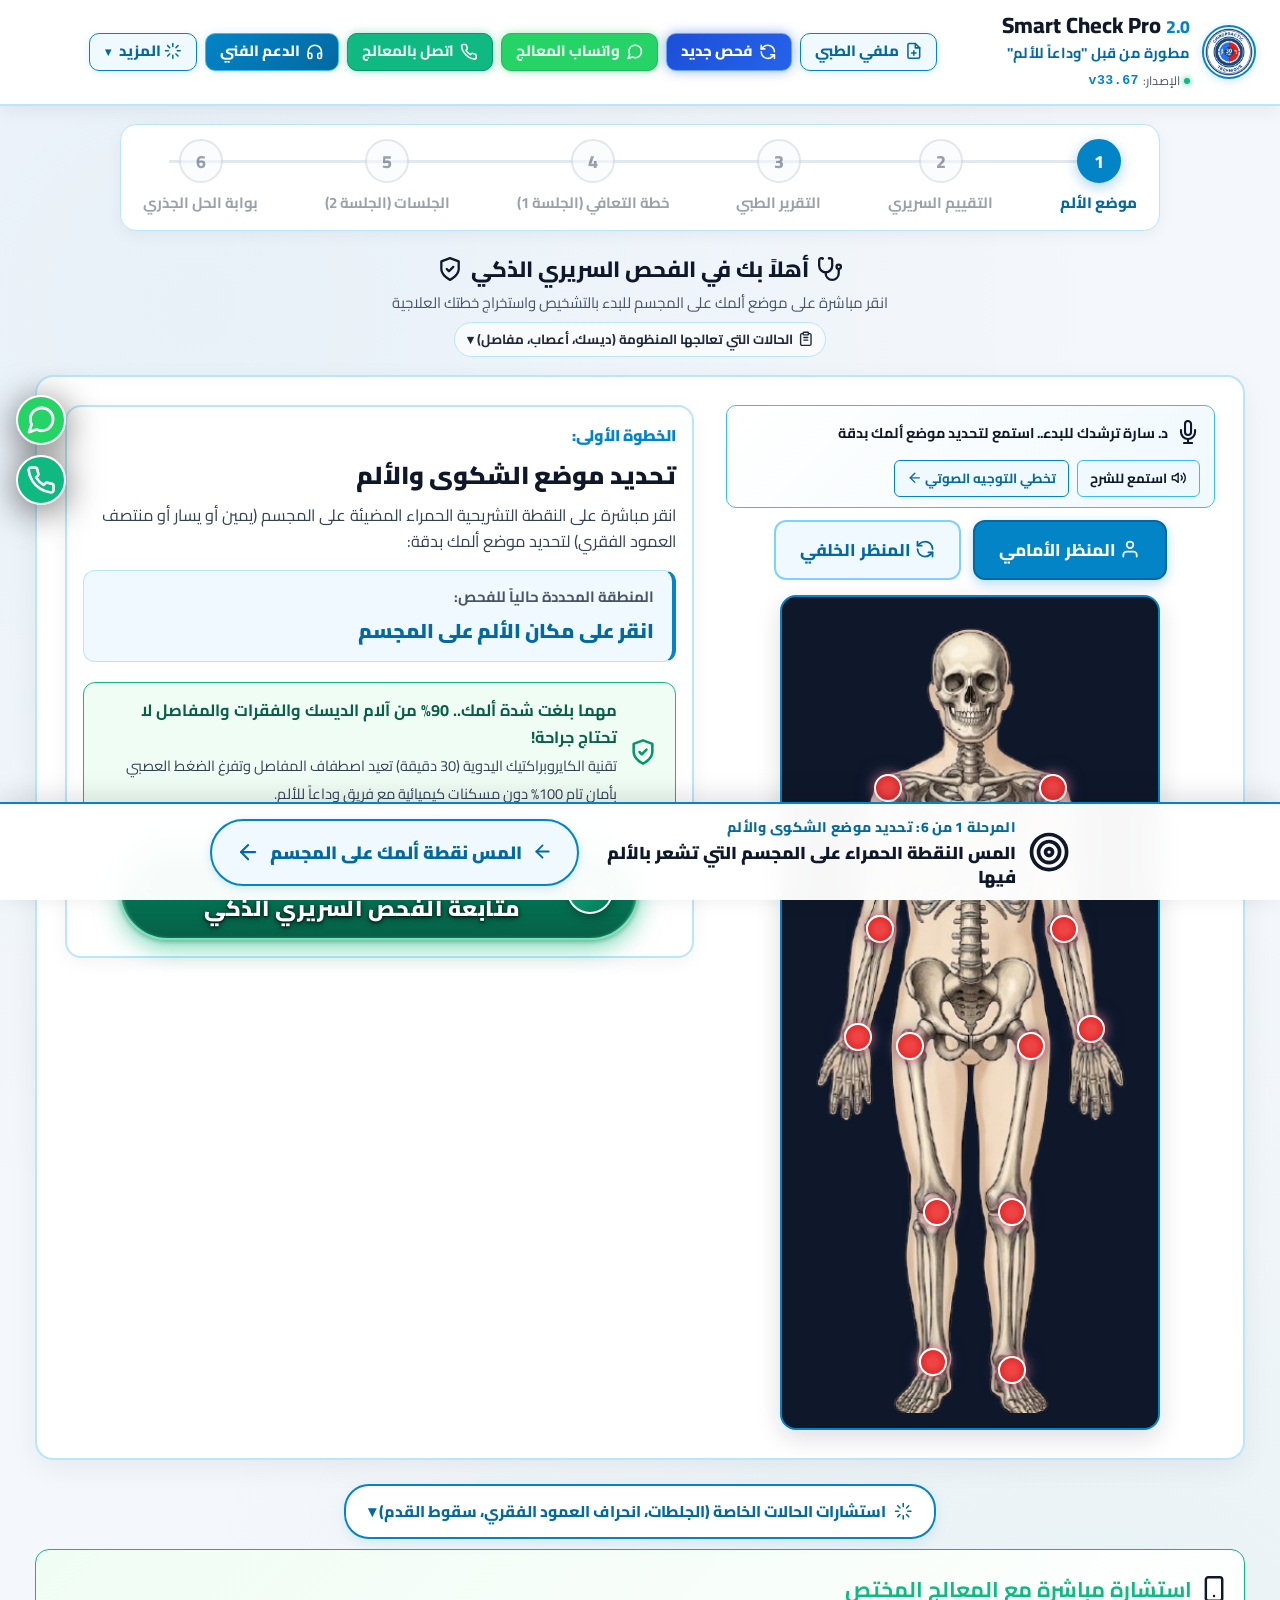
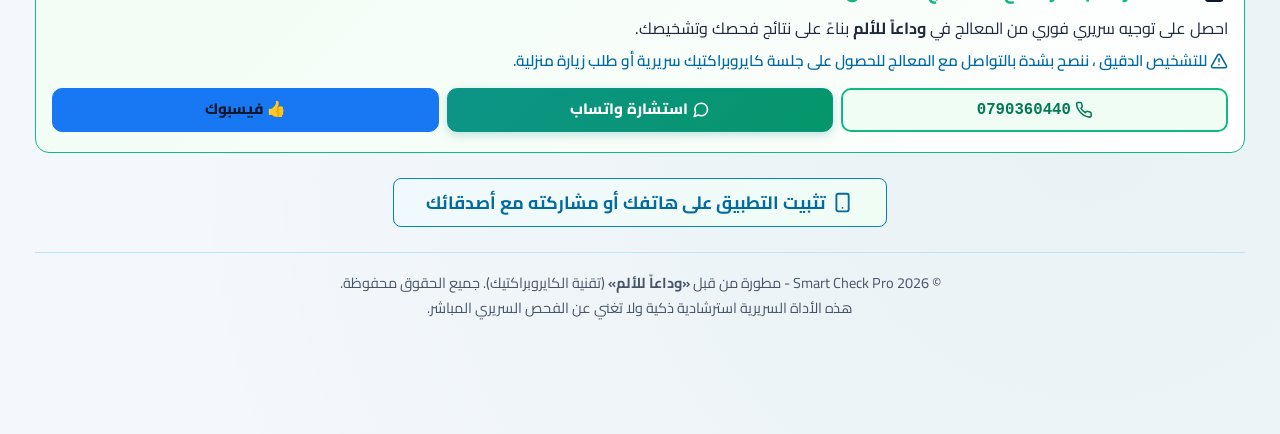
==== index.html @ 63e3e928 "v33.67: Update WhatsApp package inquiry message text" ====
<!DOCTYPE html>
<html lang="ar" dir="rtl">
<head>
    <meta charset="UTF-8">
    <script>
    (function () {
        const CURRENT_VERSION = 'v33.67';
        try {
            const savedVer = localStorage.getItem('scp_app_runtime_version');
            if (savedVer && savedVer !== CURRENT_VERSION) {
                localStorage.setItem('scp_app_runtime_version', CURRENT_VERSION);
                if ('caches' in window) {
                    caches.keys().then(function(keys) {
                        return Promise.all(keys.map(function(k) { return caches.delete(k); }));
                    }).then(function() {
                        if ('serviceWorker' in navigator) {
                            navigator.serviceWorker.getRegistrations().then(function(regs) {
                                for (var r of regs) r.unregister();
                                window.location.reload();
                            });
                        } else {
                            window.location.reload();
                        }
                    });
                    return;
                }
            }
            localStorage.setItem('scp_app_runtime_version', CURRENT_VERSION);
        } catch (e) {}
    })();
    </script>
    <meta name="viewport" content="width=device-width, initial-scale=1.0, maximum-scale=1.0, user-scalable=no, viewport-fit=cover">
    <title>Smart Check Pro 2.0 - مطورة من قبل "وداعاً للألم"</title>
    
    <meta name="description" content="المنظومة السريرية الذكية للفحص الحركي الذاتي، استشارات الديسك والعمود الفقري، تفريغ الضغط الغضروفي، وعلاجات الكايروبراكتيك المتطورة في عمان - الأردن. عيادة وداعاً للألم.">
    <meta name="keywords" content="وداعاً للألم, كايبروبراكتيك عمان, علاج الديسك في الأردن, فحص الظهر الذاتي, تفريغ الضغط الغضروفي, علاج عرق النسا, العمود الفقري, رنين مغناطيسي MRI, دكتور كايبروبراكتيك">
    <meta name="author" content="وداعاً للألم - Smart Check Pro">
    
    <!-- حماية النطاق والأمان السحابي -->
    <link rel="canonical" href="https://smartchecktools.com/">
    <meta name="robots" content="index, follow">
    <meta property="og:url" content="https://smartchecktools.com/">
    <meta property="og:type" content="website">
    <meta property="og:title" content="Smart Check Pro - منظومة الفحص والعلاج الذكية">
    <meta property="og:description" content="المنظومة السريرية الذكية للفحص الحركي الذاتي والاستشارات وتفريغ الضغط الغضروفي - وداعاً للألم">
    <meta property="og:image" content="https://smartchecktools.com/assets/logo.png">

    <!-- Google tag (gtag.js) - التحليلات السحابية المباشرة لشركة جوجل -->
    <script async src="https://www.googletagmanager.com/gtag/js?id=G-BJ8G4605P0"></script>
    <script>
      window.dataLayer = window.dataLayer || [];
      function gtag(){dataLayer.push(arguments);}
      gtag('js', new Date());
      gtag('config', 'G-BJ8G4605P0');
    </script>

    <!-- Meta Pixel Code -->
    <script>
    !function(f,b,e,v,n,t,s)
    {if(f.fbq)return;n=f.fbq=function(){n.callMethod?
    n.callMethod.apply(n,arguments):n.queue.push(arguments)};
    if(!f._fbq)f._fbq=n;n.push=n;n.loaded=!0;n.version='2.0';
    n.queue=[];t=b.createElement(e);t.async=!0;
    t.src=v;s=b.getElementsByTagName(e)[0];
    s.parentNode.insertBefore(t,s)}(window, document,'script',
    'https://connect.facebook.net/en_US/fbevents.js');
    fbq('init', '1699990391650242');
    fbq('track', 'PageView');
    </script>
    <noscript><img height="1" width="1" style="display:none"
    src="https://www.facebook.com/tr?id=1699990391650242&ev=PageView&noscript=1"
    /></noscript>
    <!-- End Meta Pixel Code -->

    <!-- منظومة الأمان السيبراني وحماية الملكية الفكرية وقفل النطاق -->
    <script src="js/security-shield.js?v=33.50"></script>
    <script src="js/system-watchdog.js?v=33.50"></script>

    <!-- وسوم تطبيق الويب التقدمي PWA والأيقونات الرسمية -->
    <link rel="manifest" href="manifest.json?v=33.50">
    <link rel="icon" type="image/png" href="assets/logo.png">
    <link rel="shortcut icon" href="assets/logo.png">
    <link rel="apple-touch-icon" href="assets/logo.png">
    <link rel="apple-touch-icon" sizes="152x152" href="assets/logo.png">
    <link rel="apple-touch-icon" sizes="180x180" href="assets/logo.png">
    <link rel="apple-touch-icon" sizes="167x167" href="assets/logo.png">
    <meta name="theme-color" content="#0284c7">
    <meta name="mobile-web-app-capable" content="yes">
    <meta name="apple-mobile-web-app-capable" content="yes">
    <meta name="apple-mobile-web-app-status-bar-style" content="black-translucent">
    <meta name="apple-mobile-web-app-title" content="وداعاً للألم">
    <link rel="stylesheet" href="css/style.css?v=33.50">
    <script>
        // التحقق من وصول أحدث إصدار وبث التحديث عالمياً لجميع الأجهزة
        (function() {
            try {
                localStorage.removeItem('smart_app_theme');
                localStorage.removeItem('force_unlock_all_global');
                localStorage.removeItem('force_unlock_all');
                localStorage.removeItem('force_unlock_global');
                localStorage.removeItem('smart_plan_completed');
                localStorage.removeItem('smart_plan_completed_pat_guest');
                for (var s = 1; s <= 7; s++) {
                    localStorage.removeItem('force_unlock_global_' + s);
                }
            } catch(e) {}
            var APP_TARGET_VER = '31.10';
            window.APP_TARGET_VER = APP_TARGET_VER;
        })();
    </script>
</head>
<body>

    <!-- شريط تثبيت تطبيق الويب PWA الذكي -->
    <div id="pwa-install-banner" class="no-print" style="display: none; background: linear-gradient(135deg, #ffffff 0%, #f0f9ff 100%); border-bottom: 2px solid var(--primary-gold); padding: 10px 25px; justify-content: space-between; align-items: center; flex-wrap: wrap; gap: 10px; position: sticky; top: 0; z-index: 1001; box-shadow: 0 6px 20px rgba(15, 23, 42, 0.07);">
        <div style="display: flex; align-items: center; gap: 10px;">
            <img src="assets/logo.png" alt="شعار" style="height: 36px; width: 36px; border-radius: 50%; border: 1px solid var(--primary-gold);">
            <div>
                <strong style="color: #0f172a; font-size: 0.9em;"><svg class="med-svg-icon" viewBox="0 0 24 24" width="1.18em" height="1.18em" fill="none" stroke="currentColor" stroke-width="2.1" stroke-linecap="round" stroke-linejoin="round" aria-hidden="true"><rect x="5" y="2" width="14" height="20" rx="2" ry="2"/><line x1="12" y1="18" x2="12.01" y2="18"/></svg> ثبت تطبيق وداعاً للألم على هاتفك!</strong>
                <div style="color: #475569; font-size: 0.78em;">تصفح سريع وخطة تمارين تعمل حتى بدون إنترنت.</div>
            </div>
        </div>
        <div style="display: flex; gap: 8px;">
            <button type="button" onclick="openAppInstallShareModal('install')" class="btn-header" style="background: #0284c7; color: #ffffff; border: none; padding: 6px 16px; font-size: 0.85em; font-weight: bold; cursor: pointer;">تثبيت الآن</button>
            <button type="button" onclick="document.getElementById('pwa-install-banner').style.display='none'" style="background: none; border: none; color: #475569; font-size: 1.2em; cursor: pointer;">&times;</button>
        </div>
    </div>

    <!-- نافذة الترحيب بالمشترك الجديد والتعريف بالأداة والإقرار الطبي -->
    <div id="welcome-tour-modal" class="app-modal" style="display: none;">
        <div class="modal-inner" style="max-width: 650px; text-align: center; border: 2px solid var(--primary-gold); padding: 25px 28px; background: #f8fafc; border-radius: 16px; box-shadow: 0 6px 20px rgba(15, 23, 42, 0.07); position: relative;">
            <button type="button" onclick="closeWelcomeTourModal()" aria-label="إغلاق" style="position: absolute; left: 14px; top: 14px; background: #f8fafc; border: 1px solid #bae6fd; color: #475569; font-size: 1.3em; width: 34px; height: 34px; border-radius: 50%; cursor: pointer; display: flex; align-items: center; justify-content: center; z-index: 10;">&times;</button>
            <div style="display: flex; align-items: center; justify-content: center; gap: 12px; margin-bottom: 12px;">
                <img src="assets/logo.png" alt="شعار وداعاً للألم" style="height: 54px; width: 54px; border-radius: 50%; border: 1.5px solid var(--primary-gold);">
                <div style="text-align: right;">
                    <h2 style="color: var(--primary-gold); margin: 0; font-size: 1.35em;">أهلاً بك في منصة وداعاً للألم <svg class="med-svg-icon" viewBox="0 0 24 24" width="1.18em" height="1.18em" fill="none" stroke="currentColor" stroke-width="2.1" stroke-linecap="round" stroke-linejoin="round" aria-hidden="true"><path d="M12 22s8-4 8-10V5l-8-3-8 3v7c0 6 8 10 8 10z"/><path d="m9 12 2 2 4-4"/></svg></h2>
                    <div style="color: #475569; font-size: 0.85em;">نظام الفحص الذكي وخطة الراحة الحركية (Smart Check Pro 2.0)</div>
                </div>
            </div>

            <div style="background: linear-gradient(135deg, #f0f9ff 0%, #f0fdf4 100%); border: 1px solid #bae6fd; border-radius: 12px; padding: 14px 18px; text-align: right; margin-bottom: 16px; color: #1e293b; font-size: 0.9em; line-height: 1.7;">
                <p style="margin: 0 0 6px 0;">نرحب بك في الأداة السريرية الأولى المصممة لمساعدتك في فهم ميكانيكية ألمك (الديسك، الفقرات، المفاصل، الصداع) وإرشادك نحو الراحة الطبيعية عبر تقنية الكايروبراكتيك دون مسكنات أو جراحة.</p>
                <div style="color: #047857; font-weight: bold; font-size: 0.88em;"><svg class="med-svg-icon" viewBox="0 0 24 24" width="1.18em" height="1.18em" fill="none" stroke="currentColor" stroke-width="2.1" stroke-linecap="round" stroke-linejoin="round" aria-hidden="true"><path d="M12 2v4M12 18v4M4.93 4.93l2.83 2.83M16.24 16.24l2.83 2.83M2 12h4M18 12h4M4.93 19.07l2.83-2.83M16.24 7.76l2.83-2.83"/></svg> 90% من آلام العمود الفقري والمفاصل قابلة للتحسن الملموس من الجلسة الأولى عند تفريغ الضغط يدوياً.</div>
            </div>

            <!-- خطوات الاستخدام السريعة الأربعة -->
            <div style="text-align: right; margin-bottom: 16px;">
                <div style="color: var(--primary-gold); font-weight: bold; font-size: 0.95em; margin-bottom: 8px;"><svg class="med-svg-icon" viewBox="0 0 24 24" width="1.18em" height="1.18em" fill="none" stroke="currentColor" stroke-width="2.1" stroke-linecap="round" stroke-linejoin="round" aria-hidden="true"><circle cx="12" cy="12" r="10"/><circle cx="12" cy="12" r="6"/><circle cx="12" cy="12" r="2"/></svg> كيف تبدأ وتستفيد من الأداة في 4 خطوات:</div>
                <div style="display: grid; grid-template-columns: 1fr 1fr; gap: 8px;">
                    <div style="background: #ffffff; padding: 10px 12px; border-radius: 8px; border: 1px solid #cbd5e1;">
                        <strong style="color: #0284c7; font-size: 0.86em; display: block; margin-bottom: 2px;">1. حدد موضع الألم:</strong>
                        <span style="color: #475569; font-size: 0.76em;">انقر على النقطة الحمراء على المجسم أو ابحث باسم العرض.</span>
                    </div>
                    <div style="background: #ffffff; padding: 10px 12px; border-radius: 8px; border: 1px solid #cbd5e1;">
                        <strong style="color: #10b981; font-size: 0.86em; display: block; margin-bottom: 2px;">2. التقييم السريري:</strong>
                        <span style="color: #475569; font-size: 0.76em;">أجب عن أسئلة الأعراض وفترة المعاناة ومؤشر كتلة الجسم.</span>
                    </div>
                    <div style="background: #ffffff; padding: 10px 12px; border-radius: 8px; border: 1px solid #cbd5e1;">
                        <strong style="color: #0369a1; font-size: 0.86em; display: block; margin-bottom: 2px;">3. التقرير والتمارين:</strong>
                        <span style="color: #475569; font-size: 0.76em;">احصل على التشخيص الأرجح وتمارين اليوم الأول المخصصة.</span>
                    </div>
                    <div style="background: #ffffff; padding: 10px 12px; border-radius: 8px; border: 1px solid #cbd5e1;">
                        <strong style="color: var(--primary-gold); font-size: 0.86em; display: block; margin-bottom: 2px;">4. خطة الـ 7 أيام:</strong>
                        <span style="color: #475569; font-size: 0.76em;">برنامج راحة واستطالة منزلي مؤتمت مع متابعة يومية.</span>
                    </div>
                </div>
            </div>

            <!-- بطاقة التواصل المباشر مع المعالج -->
            <div style="background: #ffffff; border: 1.5px solid #10b981; border-radius: 10px; padding: 12px 16px; text-align: right; margin-bottom: 18px; display: flex; justify-content: space-between; align-items: center; flex-wrap: wrap; gap: 10px;">
                <div>
                    <div style="color: #10b981; font-weight: bold; font-size: 0.9em;"><svg class="med-svg-icon" viewBox="0 0 24 24" width="1.18em" height="1.18em" fill="none" stroke="currentColor" stroke-width="2.1" stroke-linecap="round" stroke-linejoin="round" aria-hidden="true"><path d="M16 21v-2a4 4 0 0 0-4-4H6a4 4 0 0 0-4 4v2"/><circle cx="9" cy="7" r="4"/><path d="M19 8v6"/><path d="M22 11h-6"/></svg> تحتاج استشارة فورية أو حجز جلسة مباشرة؟</div>
                    <div style="color: #1e293b; font-size: 0.82em;">تواصل فوراً مع المعالج المختص: <strong style="color: #0f172a; direction: ltr; display: inline-block;">0790360440</strong></div>
                </div>
                <div style="display: flex; gap: 8px;">
                    <a href="tel:00962790360440" style="background: #10b981; color: #ffffff; text-decoration: none; padding: 7px 14px; border-radius: 6px; font-size: 0.85em; font-weight: bold; display: inline-flex; align-items: center; gap: 4px;"><svg class="med-svg-icon" viewBox="0 0 24 24" width="1.18em" height="1.18em" fill="none" stroke="currentColor" stroke-width="2.1" stroke-linecap="round" stroke-linejoin="round" aria-hidden="true"><path d="M22 16.92v3a2 2 0 0 1-2.18 2 19.79 19.79 0 0 1-8.63-3.07 19.5 19.5 0 0 1-6-6 19.79 19.79 0 0 1-3.07-8.67A2 2 0 0 1 4.11 2h3a2 2 0 0 1 2 1.72 12.84 12.84 0 0 0 .7 2.81 2 2 0 0 1-.45 2.11L8.09 9.91a16 16 0 0 0 6 6l1.27-1.27a2 2 0 0 1 2.11-.45 12.84 12.84 0 0 0 2.81.7A2 2 0 0 1 22 16.92z"/></svg> اتصال هاتفي</a>
                    <a href="https://wa.me/962790360440" target="_blank" rel="noopener noreferrer nofollow" style="background: #25d366; color: #ffffff; text-decoration: none; padding: 7px 14px; border-radius: 6px; font-size: 0.85em; font-weight: bold; display: inline-flex; align-items: center; gap: 4px;"><svg class="med-svg-icon" viewBox="0 0 24 24" width="1.18em" height="1.18em" fill="none" stroke="currentColor" stroke-width="2.1" stroke-linecap="round" stroke-linejoin="round" aria-hidden="true"><path d="M21 11.5a8.38 8.38 0 0 1-.9 3.8 8.5 8.5 0 0 1-7.6 4.7 8.38 8.38 0 0 1-3.8-.9L3 21l1.9-5.7a8.38 8.38 0 0 1-.9-3.8 8.5 8.5 0 0 1 4.7-7.6 8.38 8.38 0 0 1 3.8-.9h.5a8.48 8.48 0 0 1 8 8v.5z"/></svg> واتساب</a>
                </div>
            </div>

            <button type="button" onclick="acceptWelcomeTourModal()" class="royal-magnetic-pulse-btn" style="width: 100%; color: #ffffff; border: none; padding: 16px; border-radius: 10px; font-weight: 900; font-size: 1.15em; cursor: pointer; display: flex; align-items: center; justify-content: center; gap: 8px;">
                <span><svg class="med-svg-icon" viewBox="0 0 24 24" width="1.18em" height="1.18em" fill="none" stroke="currentColor" stroke-width="2.1" stroke-linecap="round" stroke-linejoin="round" aria-hidden="true"><polyline points="22 12 18 12 15 21 9 3 6 12 2 12"/></svg> أوافق وأبدأ الفحص السريري الذكي الآن</span>
                <span><svg class="med-svg-icon" viewBox="0 0 24 24" width="1.18em" height="1.18em" fill="none" stroke="currentColor" stroke-width="2.1" stroke-linecap="round" stroke-linejoin="round" aria-hidden="true"><line x1="19" y1="12" x2="5" y2="12"/><polyline points="12 19 5 12 12 5"/></svg></span>
            </button>
        </div>
    </div>

    <!-- أزرار التواصل السريع العائمة (Floating Quick Contact Buttons) -->
    <div id="floating-quick-contact" class="no-print" style="position: fixed; top: 50%; transform: translateY(-50%); left: 16px; z-index: 100000; display: flex; flex-direction: column; gap: 10px; filter: drop-shadow(0 6px 18px rgba(0,0,0,0.6));">
        <a href="https://wa.me/962790360440" target="_blank" rel="noopener noreferrer nofollow" title="محادثة المعالج واتساب (0790360440)" style="background: #25d366; color: #ffffff; width: 50px; height: 50px; border-radius: 50%; display: flex; align-items: center; justify-content: center; font-size: 1.6em; text-decoration: none; border: 2px solid #ffffff; transition: transform 0.2s;" onmouseover="this.style.transform='scale(1.1)'" onmouseout="this.style.transform='scale(1)'">
            <svg class="med-svg-icon" viewBox="0 0 24 24" width="1.18em" height="1.18em" fill="none" stroke="currentColor" stroke-width="2.1" stroke-linecap="round" stroke-linejoin="round" aria-hidden="true"><path d="M21 11.5a8.38 8.38 0 0 1-.9 3.8 8.5 8.5 0 0 1-7.6 4.7 8.38 8.38 0 0 1-3.8-.9L3 21l1.9-5.7a8.38 8.38 0 0 1-.9-3.8 8.5 8.5 0 0 1 4.7-7.6 8.38 8.38 0 0 1 3.8-.9h.5a8.48 8.48 0 0 1 8 8v.5z"/></svg>
        </a>
        <a href="tel:00962790360440" title="اتصال هاتفي مباشر بالمعالج (0790360440)" style="background: #10b981; color: #ffffff; width: 50px; height: 50px; border-radius: 50%; display: flex; align-items: center; justify-content: center; font-size: 1.5em; text-decoration: none; border: 2px solid #ffffff; transition: transform 0.2s;" onmouseover="this.style.transform='scale(1.1)'" onmouseout="this.style.transform='scale(1)'">
            <svg class="med-svg-icon" viewBox="0 0 24 24" width="1.18em" height="1.18em" fill="none" stroke="currentColor" stroke-width="2.1" stroke-linecap="round" stroke-linejoin="round" aria-hidden="true"><path d="M22 16.92v3a2 2 0 0 1-2.18 2 19.79 19.79 0 0 1-8.63-3.07 19.5 19.5 0 0 1-6-6 19.79 19.79 0 0 1-3.07-8.67A2 2 0 0 1 4.11 2h3a2 2 0 0 1 2 1.72 12.84 12.84 0 0 0 .7 2.81 2 2 0 0 1-.45 2.11L8.09 9.91a16 16 0 0 0 6 6l1.27-1.27a2 2 0 0 1 2.11-.45 12.84 12.84 0 0 0 2.81.7A2 2 0 0 1 22 16.92z"/></svg>
        </a>
    </div>

    <!-- الهيدر الرئيسي مع شعار وداعاً للألم وأزرار التواصل -->
    <header class="app-header">
        <div class="brand-wrapper" onclick="handleSecretBackdoorClick()" style="cursor: pointer;" title="Smart Check Pro 2.0">
            <img src="assets/logo.png" alt="شعار وداعاً للألم" class="clinic-logo-img">
            <div>
                <h1 class="brand-title" style="margin: 0; padding: 0;">Smart Check Pro <span style="color: var(--primary-gold); font-size: 0.8em;">2.0</span><span class="sr-only" style="position: absolute; width: 1px; height: 1px; padding: 0; margin: -1px; overflow: hidden; clip: rect(0,0,0,0); white-space: nowrap; border: 0;"> - منظومة الفحص الذكي وتفريغ الضغط الغضروفي والكايروبراكتيك</span></h1>
                <div class="brand-subtitle">مطورة من قبل "وداعاً للألم"</div>
                <div class="brand-version-badge" onclick="event.stopPropagation(); if(typeof forceAppUpdateAndClearCache==='function') forceAppUpdateAndClearCache();" title="انقر لتحديث وتنشيط التطبيق فوراً" style="display: inline-flex; align-items: center; gap: 4px; font-size: 0.72em; color: #475569; margin-top: 1px; cursor: pointer; user-select: none;">
                    <span style="display: inline-block; width: 6px; height: 6px; border-radius: 50%; background: #10b981; box-shadow: 0 0 6px #10b981;"></span>
                    <span>الإصدار:</span>
                    <strong id="app-current-version-text" style="color: var(--primary-gold); font-family: monospace, sans-serif; font-size: 1.08em; letter-spacing: 0.5px; font-weight: 800;">v33.67</strong>
                </div>
            </div>
        </div>

        <div class="header-right-group">
            <button type="button" class="btn-mobile-menu-toggle" id="btn-mobile-menu-toggle" onclick="toggleMobileMenu()" aria-label="القائمة">
                <span id="hamburger-icon-char">☰</span>
            </button>

            <div class="header-actions" id="main-header-actions">
                <!-- 1. ملفي الطبي (أساسي مباشر) -->
                <button type="button" id="btn-patient-portal" class="btn-header btn-header-unified" onclick="openPatientPortalModal(); closeAllHeaderMenus();" title="حسابي وسجل تقاريري الطبية" style="border: 1.5px solid var(--primary-gold); color: #0369a1; background: linear-gradient(135deg, #ffffff 0%, #f0f9ff 100%); font-weight: bold;">
                    <span id="portal-btn-icon"><svg class="med-svg-icon" viewBox="0 0 24 24" width="1.18em" height="1.18em" fill="none" stroke="currentColor" stroke-width="2.1" stroke-linecap="round" stroke-linejoin="round" aria-hidden="true"><path d="M14 2H6a2 2 0 0 0-2 2v16a2 2 0 0 0 2 2h12a2 2 0 0 0 2-2V8z"/><polyline points="14 2 14 8 20 8"/><line x1="12" y1="18" x2="12" y2="12"/><line x1="9" y1="15" x2="15" y2="15"/></svg></span> <span id="portal-btn-label">ملفي الطبي</span>
                </button>

                <!-- 2. فحص جديد (أساسي مباشر) -->
                <button type="button" class="btn-header btn-header-new-test" onclick="handleNewTestFromMenu()"><svg class="med-svg-icon" viewBox="0 0 24 24" width="1.18em" height="1.18em" fill="none" stroke="currentColor" stroke-width="2.1" stroke-linecap="round" stroke-linejoin="round" aria-hidden="true"><path d="M21 12a9 9 0 0 0-9-9 9.75 9.75 0 0 0-6.74 2.74L3 8"/><path d="M3 3v5h5"/><path d="M3 12a9 9 0 0 0 9 9 9.75 9.75 0 0 0 6.74-2.74L21 16"/><path d="M16 16h5v5"/></svg> فحص جديد</button>

                <!-- 3. واتساب المعالج (أساسي مباشر) -->
                <a href="https://wa.me/962790360440" target="_blank" rel="noopener noreferrer nofollow" class="btn-header btn-header-whatsapp"><svg class="med-svg-icon" viewBox="0 0 24 24" width="1.18em" height="1.18em" fill="none" stroke="currentColor" stroke-width="2.1" stroke-linecap="round" stroke-linejoin="round" aria-hidden="true"><path d="M21 11.5a8.38 8.38 0 0 1-.9 3.8 8.5 8.5 0 0 1-7.6 4.7 8.38 8.38 0 0 1-3.8-.9L3 21l1.9-5.7a8.38 8.38 0 0 1-.9-3.8 8.5 8.5 0 0 1 4.7-7.6 8.38 8.38 0 0 1 3.8-.9h.5a8.48 8.48 0 0 1 8 8v.5z"/></svg> واتساب المعالج</a>

                <!-- 4. اتصل بالمعالج (أساسي مباشر) -->
                <a href="tel:00962790360440" class="btn-header btn-header-call"><svg class="med-svg-icon" viewBox="0 0 24 24" width="1.18em" height="1.18em" fill="none" stroke="currentColor" stroke-width="2.1" stroke-linecap="round" stroke-linejoin="round" aria-hidden="true"><path d="M22 16.92v3a2 2 0 0 1-2.18 2 19.79 19.79 0 0 1-8.63-3.07 19.5 19.5 0 0 1-6-6 19.79 19.79 0 0 1-3.07-8.67A2 2 0 0 1 4.11 2h3a2 2 0 0 1 2 1.72 12.84 12.84 0 0 0 .7 2.81 2 2 0 0 1-.45 2.11L8.09 9.91a16 16 0 0 0 6 6l1.27-1.27a2 2 0 0 1 2.11-.45 12.84 12.84 0 0 0 2.81.7A2 2 0 0 1 22 16.92z"/></svg> اتصل بالمعالج</a>

                <!-- 5. الدعم الفني (أساسي مباشر في القائمة الرئيسية) -->
                <button type="button" class="btn-header btn-header-support btn-span-full" onclick="openTechSupportModal(); closeAllHeaderMenus();" title="الدعم الفني والمساعدة الفورية في حال واجهتك أي مشكلة في الأداة">
                    <svg class="med-svg-icon" viewBox="0 0 24 24" width="1.18em" height="1.18em" fill="none" stroke="currentColor" stroke-width="2.1" stroke-linecap="round" stroke-linejoin="round" aria-hidden="true"><path d="M3 18v-6a9 9 0 0 1 18 0v6"/><path d="M21 19a2 2 0 0 1-2 2h-1a2 2 0 0 1-2-2v-3a2 2 0 0 1 2-2h3zM3 19a2 2 0 0 0 2 2h1a2 2 0 0 0 2-2v-3a2 2 0 0 0-2-2H3z"/></svg> الدعم الفني
                </button>

                <!-- 6. قائمة المزيد المنسدلة لشاشات الديسك توب والتابلت -->
                <div class="header-more-dropdown-wrapper" id="header-more-dropdown-wrapper">
                    <button type="button" class="btn-header btn-header-more" id="btn-header-more" onclick="toggleHeaderMoreDropdown(event)">
                        <span><svg class="med-svg-icon" viewBox="0 0 24 24" width="1.18em" height="1.18em" fill="none" stroke="currentColor" stroke-width="2.1" stroke-linecap="round" stroke-linejoin="round" aria-hidden="true"><path d="M12 2v4M12 18v4M4.93 4.93l2.83 2.83M16.24 16.24l2.83 2.83M2 12h4M18 12h4M4.93 19.07l2.83-2.83M16.24 7.76l2.83-2.83"/></svg> المزيد</span> <span id="more-dropdown-arrow" style="font-size: 0.8em; margin-right: 2px;">▾</span>
                    </button>
                    <div class="header-more-dropdown-menu" id="header-more-dropdown-menu">
                        <button type="button" class="header-dropdown-item" onclick="openMriConsultationModal(); closeAllHeaderMenus();" title="خدمة قراءة وتفسير صور الرنين المغناطيسي والأشعة مجاناً">
                            <span class="dropdown-item-icon"><svg class="med-svg-icon" viewBox="0 0 24 24" width="1.18em" height="1.18em" fill="none" stroke="currentColor" stroke-width="2.1" stroke-linecap="round" stroke-linejoin="round" aria-hidden="true"><path d="M3 7V5a2 2 0 0 1 2-2h2"/><path d="M17 3h2a2 2 0 0 1 2 2v2"/><path d="M21 17v2a2 2 0 0 1-2 2h-2"/><path d="M7 21H5a2 2 0 0 1-2-2v-2"/><line x1="7" y1="12" x2="17" y2="12"/><line x1="12" y1="7" x2="12" y2="17"/></svg></span>
                            <div class="dropdown-item-text">
                                <strong>قراءة صور الرنين</strong>
                                <small>تفسير سريري مجاني للأشعة</small>
                            </div>
                        </button>
                        <button type="button" class="header-dropdown-item" onclick="openVideoSuccessStoriesModal(); closeAllHeaderMenus();" title="شاهد بالفيديو تجارب تعافي حقيقية موثقة">
                            <span class="dropdown-item-icon"><svg class="med-svg-icon" viewBox="0 0 24 24" width="1.18em" height="1.18em" fill="none" stroke="currentColor" stroke-width="2.1" stroke-linecap="round" stroke-linejoin="round" aria-hidden="true"><polygon points="23 7 16 12 23 17 23 7"/><rect x="1" y="5" width="15" height="14" rx="2" ry="2"/></svg></span>
                            <div class="dropdown-item-text">
                                <strong>قصص نجاحنا بالفيديو</strong>
                                <small>تجارب تعافي حقيقية موثقة</small>
                            </div>
                        </button>
                        <button type="button" class="header-dropdown-item" onclick="openChiropracticExplainerModal(); closeAllHeaderMenus();">
                            <span class="dropdown-item-icon"><svg class="med-svg-icon" viewBox="0 0 24 24" width="1.18em" height="1.18em" fill="none" stroke="currentColor" stroke-width="2.1" stroke-linecap="round" stroke-linejoin="round" aria-hidden="true"><path d="M12 2v4M12 18v4M4.93 4.93l2.83 2.83M16.24 16.24l2.83 2.83M2 12h4M18 12h4M4.93 19.07l2.83-2.83M16.24 7.76l2.83-2.83"/></svg></span>
                            <div class="dropdown-item-text">
                                <strong>ما هو الكايروبراكتيك؟</strong>
                                <small>الطب التقويمي الميكانيكي</small>
                            </div>
                        </button>
                        <button type="button" class="header-dropdown-item" onclick="openExerciseLibraryModal('all'); closeAllHeaderMenus();">
                            <span class="dropdown-item-icon"><svg class="med-svg-icon" viewBox="0 0 24 24" width="1.18em" height="1.18em" fill="none" stroke="currentColor" stroke-width="2.1" stroke-linecap="round" stroke-linejoin="round" aria-hidden="true"><path d="M4 19.5A2.5 2.5 0 0 1 6.5 17H20"/><path d="M6.5 2H20v20H6.5A2.5 2.5 0 0 1 4 19.5v-15A2.5 2.5 0 0 1 6.5 2z"/></svg></span>
                            <div class="dropdown-item-text">
                                <strong>مكتبة التمارين</strong>
                                <small>فيديوهات وتمارين وقائية</small>
                            </div>
                        </button>
                        <button type="button" class="header-dropdown-item" onclick="openWelcomeTourModal(); closeAllHeaderMenus();">
                            <span class="dropdown-item-icon"><svg class="med-svg-icon" viewBox="0 0 24 24" width="1.18em" height="1.18em" fill="none" stroke="currentColor" stroke-width="2.1" stroke-linecap="round" stroke-linejoin="round" aria-hidden="true"><circle cx="12" cy="12" r="10"/><line x1="12" y1="16" x2="12" y2="12"/><line x1="12" y1="8" x2="12.01" y2="8"/></svg></span>
                            <div class="dropdown-item-text">
                                <strong>دليل الأداة</strong>
                                <small>كيف تستفيد من الفحص الذكي</small>
                            </div>
                        </button>
                        <div class="dropdown-divider"></div>
                        <button type="button" class="header-dropdown-item" onclick="openAppInstallShareModal(); closeAllHeaderMenus();" title="تثبيت التطبيق على الموبايل أو مشاركته مع الأصدقاء">
                            <span class="dropdown-item-icon"><svg class="med-svg-icon" viewBox="0 0 24 24" width="1.18em" height="1.18em" fill="none" stroke="currentColor" stroke-width="2.1" stroke-linecap="round" stroke-linejoin="round" aria-hidden="true"><rect x="5" y="2" width="14" height="20" rx="2" ry="2"/><line x1="12" y1="18" x2="12.01" y2="18"/></svg></span>
                            <div class="dropdown-item-text">
                                <strong>تثبيت ومشاركة التطبيق</strong>
                                <small>على هاتفك أو مع أحبائك</small>
                            </div>
                        </button>
                        <button type="button" class="header-dropdown-item" onclick="handleAppUpdateFromMenu(); closeAllHeaderMenus();" title="جلب أحدث التمارين والبيانات وتنشيط التطبيق">
                            <span class="dropdown-item-icon"><svg class="med-svg-icon" viewBox="0 0 24 24" width="1.18em" height="1.18em" fill="none" stroke="currentColor" stroke-width="2.1" stroke-linecap="round" stroke-linejoin="round" aria-hidden="true"><polyline points="22 12 18 12 15 21 9 3 6 12 2 12"/></svg></span>
                            <div class="dropdown-item-text">
                                <strong>تنشيط وتحديث التطبيق</strong>
                                <small>مزامنة أحدث التمارين والبيانات</small>
                            </div>
                        </button>
                        <button type="button" class="header-dropdown-item" onclick="openTechSupportModal(); closeAllHeaderMenus();" title="الدعم الفني والمساعدة الفورية في حال واجهتك أي مشكلة في الأداة">
                            <span class="dropdown-item-icon"><svg class="med-svg-icon" viewBox="0 0 24 24" width="1.18em" height="1.18em" fill="none" stroke="currentColor" stroke-width="2.1" stroke-linecap="round" stroke-linejoin="round" aria-hidden="true"><path d="M3 18v-6a9 9 0 0 1 18 0v6"/><path d="M21 19a2 2 0 0 1-2 2h-1a2 2 0 0 1-2-2v-3a2 2 0 0 1 2-2h3zM3 19a2 2 0 0 0 2 2h1a2 2 0 0 0 2-2v-3a2 2 0 0 0-2-2H3z"/></svg></span>
                            <div class="dropdown-item-text">
                                <strong>الدعم الفني</strong>
                                <small>مساعدة فورية وحل مشاكل الأداة</small>
                            </div>
                        </button>
                        <button type="button" id="btn-header-text-editor" class="header-dropdown-item" onclick="openTextEditorModal(); closeAllHeaderMenus();" style="display: none;">
                            <span class="dropdown-item-icon"><svg class="med-svg-icon" viewBox="0 0 24 24" width="1.18em" height="1.18em" fill="none" stroke="currentColor" stroke-width="2.1" stroke-linecap="round" stroke-linejoin="round" aria-hidden="true"><path d="M12 20h9"/><path d="M16.5 3.5a2.121 2.121 0 0 1 3 3L7 19l-4 1 1-4L16.5 3.5z"/></svg></span>
                            <div class="dropdown-item-text">
                                <strong>تعديل النصوص</strong>
                                <small>لوحة نصوص الواجهة</small>
                            </div>
                        </button>
                    </div>
                </div>

                <!-- عناصر الموبايل الإضافية داخل منيو الهمبرغر ☰ -->
                <div class="mobile-only-header-divider">
                    <span><svg class="med-svg-icon" viewBox="0 0 24 24" width="1.18em" height="1.18em" fill="none" stroke="currentColor" stroke-width="2.1" stroke-linecap="round" stroke-linejoin="round" aria-hidden="true"><path d="M12 2v4M12 18v4M4.93 4.93l2.83 2.83M16.24 16.24l2.83 2.83M2 12h4M18 12h4M4.93 19.07l2.83-2.83M16.24 7.76l2.83-2.83"/></svg> خدمات واستشارات متقدمة</span>
                </div>
                <button type="button" class="btn-header btn-header-unified mobile-only-menu-item" onclick="openMriConsultationModal(); closeMobileMenu();" title="خدمة قراءة وتفسير صور الرنين المغناطيسي والأشعة مجاناً"><svg class="med-svg-icon" viewBox="0 0 24 24" width="1.18em" height="1.18em" fill="none" stroke="currentColor" stroke-width="2.1" stroke-linecap="round" stroke-linejoin="round" aria-hidden="true"><path d="M3 7V5a2 2 0 0 1 2-2h2"/><path d="M17 3h2a2 2 0 0 1 2 2v2"/><path d="M21 17v2a2 2 0 0 1-2 2h-2"/><path d="M7 21H5a2 2 0 0 1-2-2v-2"/><line x1="7" y1="12" x2="17" y2="12"/><line x1="12" y1="7" x2="12" y2="17"/></svg> قراءة صور الرنين</button>
                <button type="button" class="btn-header btn-header-unified mobile-only-menu-item" onclick="openVideoSuccessStoriesModal(); closeMobileMenu();" title="شاهد بالفيديو تجارب تعافي حقيقية موثقة"><svg class="med-svg-icon" viewBox="0 0 24 24" width="1.18em" height="1.18em" fill="none" stroke="currentColor" stroke-width="2.1" stroke-linecap="round" stroke-linejoin="round" aria-hidden="true"><polygon points="23 7 16 12 23 17 23 7"/><rect x="1" y="5" width="15" height="14" rx="2" ry="2"/></svg> قصص نجاحنا بالفيديو</button>
                <button type="button" class="btn-header btn-header-unified mobile-only-menu-item" onclick="openChiropracticExplainerModal(); closeMobileMenu();"><svg class="med-svg-icon" viewBox="0 0 24 24" width="1.18em" height="1.18em" fill="none" stroke="currentColor" stroke-width="2.1" stroke-linecap="round" stroke-linejoin="round" aria-hidden="true"><path d="M12 2v4M12 18v4M4.93 4.93l2.83 2.83M16.24 16.24l2.83 2.83M2 12h4M18 12h4M4.93 19.07l2.83-2.83M16.24 7.76l2.83-2.83"/></svg> ما هو الكايروبراكتيك؟</button>
                <button type="button" class="btn-header btn-header-unified mobile-only-menu-item" onclick="openExerciseLibraryModal('all'); closeMobileMenu();"><svg class="med-svg-icon" viewBox="0 0 24 24" width="1.18em" height="1.18em" fill="none" stroke="currentColor" stroke-width="2.1" stroke-linecap="round" stroke-linejoin="round" aria-hidden="true"><path d="M4 19.5A2.5 2.5 0 0 1 6.5 17H20"/><path d="M6.5 2H20v20H6.5A2.5 2.5 0 0 1 4 19.5v-15A2.5 2.5 0 0 1 6.5 2z"/></svg> مكتبة التمارين</button>
                <button type="button" class="btn-header btn-header-unified mobile-only-menu-item" onclick="openWelcomeTourModal(); closeMobileMenu();"><svg class="med-svg-icon" viewBox="0 0 24 24" width="1.18em" height="1.18em" fill="none" stroke="currentColor" stroke-width="2.1" stroke-linecap="round" stroke-linejoin="round" aria-hidden="true"><circle cx="12" cy="12" r="10"/><line x1="12" y1="16" x2="12" y2="12"/><line x1="12" y1="8" x2="12.01" y2="8"/></svg> دليل الأداة</button>
                <button type="button" class="btn-header btn-header-unified btn-span-full mobile-only-menu-item" onclick="openAppInstallShareModal(); closeMobileMenu();" title="تثبيت التطبيق على الموبايل أو مشاركته مع الأصدقاء"><svg class="med-svg-icon" viewBox="0 0 24 24" width="1.18em" height="1.18em" fill="none" stroke="currentColor" stroke-width="2.1" stroke-linecap="round" stroke-linejoin="round" aria-hidden="true"><rect x="5" y="2" width="14" height="20" rx="2" ry="2"/><line x1="12" y1="18" x2="12.01" y2="18"/></svg> تثبيت ومشاركة</button>
                <button type="button" class="btn-header btn-header-unified btn-span-full mobile-only-menu-item" onclick="handleAppUpdateFromMenu(); closeMobileMenu();" title="جلب أحدث التمارين والبيانات وتنشيط التطبيق"><svg class="med-svg-icon" viewBox="0 0 24 24" width="1.18em" height="1.18em" fill="none" stroke="currentColor" stroke-width="2.1" stroke-linecap="round" stroke-linejoin="round" aria-hidden="true"><polyline points="22 12 18 12 15 21 9 3 6 12 2 12"/></svg> تنشيط وتحديث التطبيق</button>
            </div>
        </div>
    </header>
    <div id="mobile-menu-backdrop" class="mobile-backdrop" onclick="closeMobileMenu()"></div>
    <script>
        function toggleMobileMenu() {
            var menu = document.getElementById('main-header-actions');
            var backdrop = document.getElementById('mobile-menu-backdrop');
            var icon = document.getElementById('hamburger-icon-char');
            if (!menu) return;
            if (menu.classList.contains('open')) {
                closeMobileMenu();
            } else {
                menu.classList.add('open');
                menu.style.display = 'grid';
                if (backdrop) backdrop.style.display = 'block';
                if (icon) icon.textContent = '✕';
            }
        }
        function closeMobileMenu() {
            var menu = document.getElementById('main-header-actions');
            var backdrop = document.getElementById('mobile-menu-backdrop');
            var icon = document.getElementById('hamburger-icon-char');
            if (menu) {
                menu.classList.remove('open');
                menu.style.display = '';
            }
            if (backdrop) backdrop.style.display = 'none';
            if (icon) icon.textContent = '☰';
        }
        function toggleHeaderMoreDropdown(event) {
            if (event) {
                event.stopPropagation();
            }
            var wrapper = document.getElementById('header-more-dropdown-wrapper');
            if (!wrapper) return;
            wrapper.classList.toggle('open');
        }
        function closeHeaderMoreDropdown() {
            var wrapper = document.getElementById('header-more-dropdown-wrapper');
            if (wrapper) wrapper.classList.remove('open');
        }
        function closeAllHeaderMenus() {
            closeHeaderMoreDropdown();
            closeMobileMenu();
        }
        document.addEventListener('click', function(e) {
            var wrapper = document.getElementById('header-more-dropdown-wrapper');
            if (wrapper && !wrapper.contains(e.target)) {
                wrapper.classList.remove('open');
            }
        });
        function handleNewTestFromMenu() {
            closeMobileMenu();
            setTimeout(function() {
                if (typeof resetToInitialState === 'function') {
                    resetToInitialState();
                }
            }, 80);
        }
        function handleAppUpdateFromMenu() {
            closeMobileMenu();
            setTimeout(function() {
                if (typeof forceAppUpdateAndClearCache === 'function') {
                    forceAppUpdateAndClearCache();
                } else {
                    window.location.reload();
                }
            }, 80);
        }
    </script>

    <!-- شريط تتبع الخطوات المنطقي القابل للنقر للتنقل الحر (6 مراحل سريرية معيارية) -->
    <div class="stepper-container no-print">
        <div class="stepper-node active" id="stepper-node-1" onclick="handleStepperClick(1)" style="cursor: pointer;" title="المرحلة 1: موضع الألم">
            <div class="node-circle">1</div>
            <div class="node-label">موضع الألم</div>
        </div>
        <div class="stepper-node" id="stepper-node-2" onclick="handleStepperClick(2)" style="cursor: pointer;" title="المرحلة 2: التقييم السريري">
            <div class="node-circle">2</div>
            <div class="node-label">التقييم السريري</div>
        </div>
        <div class="stepper-node" id="stepper-node-3" onclick="handleStepperClick(3)" style="cursor: pointer;" title="المرحلة 3: التقرير الطبي">
            <div class="node-circle">3</div>
            <div class="node-label">التقرير الطبي</div>
        </div>
        <div class="stepper-node" id="stepper-node-4" onclick="handleStepperClick(4)" style="cursor: pointer;" title="المرحلة 4: خطة التعافي (الجلسة الأولى)">
            <div class="node-circle">4</div>
            <div class="node-label">خطة التعافي (الجلسة 1)</div>
        </div>
        <div class="stepper-node" id="stepper-node-5" onclick="handleStepperClick(5)" style="cursor: pointer;" title="المرحلة 5: الجلسات (متابعة الجلسات 2-7)">
            <div class="node-circle">5</div>
            <div class="node-label" id="stepper-label-step5">الجلسات (متابعة 2-7)</div>
        </div>
        <div class="stepper-node" id="stepper-node-6" onclick="handleStepperClick(6)" style="cursor: pointer;" title="المرحلة 6: الاكتمال (وثيقة التعافي والإنهاء)">
            <div class="node-circle">6</div>
            <div class="node-label">بوابة الحل الجذري</div>
        </div>
    </div>

    <!-- الحاوية المركزية للتطبيق -->
    <main class="main-wrapper">

        <!-- ================= الخطوة 1: فحص وتحديد موضع الألم ================= -->
        <section id="step-section-1" class="app-step-section">

            <!-- بنر استئناف الجلسة العلاجية الجارية تلقائياً لحماية المراجع من أي فقدان لجلسته -->
            <div id="step1-active-session-banner" class="no-print" style="display: none; background: linear-gradient(135deg, #f0fdf4 0%, #ffffff 100%); border: 2px solid #10b981; border-radius: 14px; padding: 14px 18px; margin-bottom: 14px; box-shadow: 0 4px 20px #dcfce7; align-items: center; justify-content: space-between; flex-wrap: wrap; gap: 12px;">
                <div style="display: flex; align-items: center; gap: 12px;">
                    <span style="font-size: 1.8em;"><svg class="med-svg-icon" viewBox="0 0 24 24" width="1.18em" height="1.18em" fill="none" stroke="currentColor" stroke-width="2.1" stroke-linecap="round" stroke-linejoin="round" aria-hidden="true"><path d="M12 22s8-4 8-10V5l-8-3-8 3v7c0 6 8 10 8 10z"/><path d="m9 12 2 2 4-4"/></svg></span>
                    <div>
                        <strong style="color: #047857; font-size: 1.02em; display: block;">مرحباً <span id="banner-patient-name">المراجع العزيز</span>! لديك جلسة علاجية جارية (<span id="banner-session-day">الجلسة #2</span>)</strong>
                        <span style="color: #1e293b; font-size: 0.85em;">تم حفظ تقدمك وجدولك بالكامل بأمان. اضغط لمتابعة تمارينك الحالية فوراً.</span>
                    </div>
                </div>
                <button type="button" onclick="loadPatientRecoveryDashboard(window.activePatient?.patientId || (window.activePatient && window.activePatient.id) || SmartDB.getCurrentSessionPatientId())" style="background: linear-gradient(135deg, #10b981 0%, #059669 100%); color: #ffffff; border: 1.5px solid #6ee7b7; border-radius: 30px; padding: 10px 22px; font-weight: 900; font-size: 0.95em; cursor: pointer; display: flex; align-items: center; gap: 8px; box-shadow: 0 4px 15px rgba(16, 185, 129, 0.45); white-space: nowrap;">
                    <span>متابعة جلستي الآن</span>
                    <span><svg class="med-svg-icon" viewBox="0 0 24 24" width="1.18em" height="1.18em" fill="none" stroke="currentColor" stroke-width="2.1" stroke-linecap="round" stroke-linejoin="round" aria-hidden="true"><line x1="19" y1="12" x2="5" y2="12"/><polyline points="12 19 5 12 12 5"/></svg></span>
                </button>
            </div>

            <!-- عنوان ترحيبي هادئ وواضح يركز ذهن المريض على الخطوة الأولى -->
            <div class="step1-clean-hero" style="text-align: center; margin-bottom: 14px; padding: 4px 10px;">
                <h2 style="color: #0f172a; font-size: 1.3em; font-weight: 800; margin: 0 0 4px 0; display: inline-flex; align-items: center; justify-content: center; gap: 8px;">
                    <span><svg class="med-svg-icon" viewBox="0 0 24 24" width="1.18em" height="1.18em" fill="none" stroke="currentColor" stroke-width="2.1" stroke-linecap="round" stroke-linejoin="round" aria-hidden="true"><path d="M4.8 2.3A.3.3 0 1 0 5 2H4a2 2 0 0 0-2 2v5a6 6 0 0 0 6 6v0a6 6 0 0 0 6-6V4a2 2 0 0 0-2-2h-1a.2.2 0 1 0 .3.3"/><path d="M8 15v1a6 6 0 0 0 6 6v0a6 6 0 0 0 6-6v-4"/><circle cx="20" cy="10" r="2"/></svg></span> <span>أهلاً بك في الفحص السريري الذكي</span> <span><svg class="med-svg-icon" viewBox="0 0 24 24" width="1.18em" height="1.18em" fill="none" stroke="currentColor" stroke-width="2.1" stroke-linecap="round" stroke-linejoin="round" aria-hidden="true"><path d="M12 22s8-4 8-10V5l-8-3-8 3v7c0 6 8 10 8 10z"/><path d="m9 12 2 2 4-4"/></svg></span>
                </h2>
                <p style="color: #475569; font-size: 0.88em; margin: 0; line-height: 1.5;">
                    انقر مباشرة على موضع ألمك على المجسم للبدء بالتشخيص واستخراج خطتك العلاجية
                </p>
                <div style="margin-top: 8px;">
                    <button type="button" onclick="toggleScopeStrip()" id="btn-toggle-scope" style="background: #f8fafc; border: 1px solid #bae6fd; color: #1e293b; padding: 4px 12px; border-radius: 20px; font-size: 0.78em; font-weight: bold; cursor: pointer; display: inline-flex; align-items: center; gap: 5px;">
                        <span><svg class="med-svg-icon" viewBox="0 0 24 24" width="1.18em" height="1.18em" fill="none" stroke="currentColor" stroke-width="2.1" stroke-linecap="round" stroke-linejoin="round" aria-hidden="true"><path d="M16 4h2a2 2 0 0 1 2 2v14a2 2 0 0 1-2 2H6a2 2 0 0 1-2-2V6a2 2 0 0 1 2-2h2"/><rect x="8" y="2" width="8" height="4" rx="1" ry="1"/><path d="M9 14h6"/><path d="M9 10h6"/></svg></span> <span>الحالات التي تعالجها المنظومة (ديسك، أعصاب، مفاصل) ▾</span>
                    </button>
                </div>
            </div>

            <!-- نطاق الحالات السريرية المعالجة (منسدل حسب الرغبة دون إرباك الواجهة) -->
            <div id="clinical-scope-collapsible" class="no-print" style="display: none; margin-bottom: 14px;">
                <div class="clinical-scope-strip" style="background: #f8fafc; border: 1px solid #bae6fd; border-radius: 12px; padding: 10px 14px; display: flex; align-items: center; justify-content: space-between; flex-wrap: wrap; gap: 8px;">
                    <div style="display: flex; align-items: center; gap: 6px; color: var(--primary-gold); font-size: 0.85em; font-weight: 800;">
                        <span><svg class="med-svg-icon" viewBox="0 0 24 24" width="1.18em" height="1.18em" fill="none" stroke="currentColor" stroke-width="2.1" stroke-linecap="round" stroke-linejoin="round" aria-hidden="true"><path d="M4.8 2.3A.3.3 0 1 0 5 2H4a2 2 0 0 0-2 2v5a6 6 0 0 0 6 6v0a6 6 0 0 0 6-6V4a2 2 0 0 0-2-2h-1a.2.2 0 1 0 .3.3"/><path d="M8 15v1a6 6 0 0 0 6 6v0a6 6 0 0 0 6-6v-4"/><circle cx="20" cy="10" r="2"/></svg></span>
                        <span>الحالات السريرية المعتمدة:</span>
                    </div>
                    <div style="display: flex; align-items: center; gap: 6px; flex-wrap: wrap; font-size: 0.8em;">
                        <span style="background: #f8fafc; border: 1px solid #cbd5e1; color: #0f172a; padding: 3px 10px; border-radius: 20px;"><svg class="med-svg-icon" viewBox="0 0 24 24" width="1.18em" height="1.18em" fill="none" stroke="currentColor" stroke-width="2.1" stroke-linecap="round" stroke-linejoin="round" aria-hidden="true"><path d="M3 7V5a2 2 0 0 1 2-2h2"/><path d="M17 3h2a2 2 0 0 1 2 2v2"/><path d="M21 17v2a2 2 0 0 1-2 2h-2"/><path d="M7 21H5a2 2 0 0 1-2-2v-2"/><line x1="7" y1="12" x2="17" y2="12"/><line x1="12" y1="7" x2="12" y2="17"/></svg> الفقرات والديسك</span>
                        <span style="background: #f8fafc; border: 1px solid #cbd5e1; color: #0f172a; padding: 3px 10px; border-radius: 20px;"><svg class="med-svg-icon" viewBox="0 0 24 24" width="1.18em" height="1.18em" fill="none" stroke="currentColor" stroke-width="2.1" stroke-linecap="round" stroke-linejoin="round" aria-hidden="true"><polyline points="22 12 18 12 15 21 9 3 6 12 2 12"/></svg> الأعصاب وعرق النسا</span>
                        <span style="background: #f8fafc; border: 1px solid #cbd5e1; color: #0f172a; padding: 3px 10px; border-radius: 20px;"><svg class="med-svg-icon" viewBox="0 0 24 24" width="1.18em" height="1.18em" fill="none" stroke="currentColor" stroke-width="2.1" stroke-linecap="round" stroke-linejoin="round" aria-hidden="true"><polyline points="22 12 18 12 15 21 9 3 6 12 2 12"/></svg> العضلات والأبهر</span>
                        <span style="background: #f8fafc; border: 1px solid #cbd5e1; color: #0f172a; padding: 3px 10px; border-radius: 20px;"><svg class="med-svg-icon" viewBox="0 0 24 24" width="1.18em" height="1.18em" fill="none" stroke="currentColor" stroke-width="2.1" stroke-linecap="round" stroke-linejoin="round" aria-hidden="true"><path d="M12 22s8-4 8-10V5l-8-3-8 3v7c0 6 8 10 8 10z"/><path d="m9 12 2 2 4-4"/></svg> المفاصل والأكتاف</span>
                        <button type="button" onclick="startSpecializedConsultation('stroke')" style="background: #f0f9ff; border: 1px solid #38bdf8; color: #0284c7; padding: 3px 10px; border-radius: 20px; font-weight: bold; cursor: pointer; display: inline-flex; align-items: center; gap: 4px;" title="استشارة تأهيل ما بعد الجلطات">
                            <span><svg class="med-svg-icon" viewBox="0 0 24 24" width="1.18em" height="1.18em" fill="none" stroke="currentColor" stroke-width="2.1" stroke-linecap="round" stroke-linejoin="round" aria-hidden="true"><polyline points="22 12 18 12 15 21 9 3 6 12 2 12"/></svg></span> تأهيل الجلطات <svg class="med-svg-icon" viewBox="0 0 24 24" width="1.18em" height="1.18em" fill="none" stroke="currentColor" stroke-width="2.1" stroke-linecap="round" stroke-linejoin="round" aria-hidden="true"><line x1="19" y1="12" x2="5" y2="12"/><polyline points="12 19 5 12 12 5"/></svg>
                        </button>
                        <button type="button" onclick="startSpecializedConsultation('scoliosis')" style="background: #f0f9ff; border: 1px solid var(--primary-gold); color: #0369a1; padding: 3px 10px; border-radius: 20px; font-weight: bold; cursor: pointer; display: inline-flex; align-items: center; gap: 4px;" title="استشارة تقويم الجنف">
                            <span><svg class="med-svg-icon" viewBox="0 0 24 24" width="1.18em" height="1.18em" fill="none" stroke="currentColor" stroke-width="2.1" stroke-linecap="round" stroke-linejoin="round" aria-hidden="true"><path d="M3 7V5a2 2 0 0 1 2-2h2"/><path d="M17 3h2a2 2 0 0 1 2 2v2"/><path d="M21 17v2a2 2 0 0 1-2 2h-2"/><path d="M7 21H5a2 2 0 0 1-2-2v-2"/><line x1="7" y1="12" x2="17" y2="12"/><line x1="12" y1="7" x2="12" y2="17"/></svg></span> الجنف <svg class="med-svg-icon" viewBox="0 0 24 24" width="1.18em" height="1.18em" fill="none" stroke="currentColor" stroke-width="2.1" stroke-linecap="round" stroke-linejoin="round" aria-hidden="true"><line x1="19" y1="12" x2="5" y2="12"/><polyline points="12 19 5 12 12 5"/></svg>
                        </button>
                    </div>
                </div>
            </div>

            <div class="anatomy-card">
                <!-- قسم المجسم التفاعلي ونقاط الألم الشاملة عالية الوضوح -->
                <div class="skeleton-column">
                    <div id="welcome-audio-guidance-bar" style="display: none; width: 100%; box-sizing: border-box; background: linear-gradient(135deg, #ffffff 0%, #f0f9ff 100%); border: 1.5px solid #38bdf8; border-radius: 10px; padding: 10px 14px; margin-bottom: 12px; align-items: center; justify-content: space-between; gap: 10px; flex-wrap: wrap;">
                        <div style="display: flex; align-items: center; gap: 8px;">
                            <span id="welcome-audio-icon" style="font-size: 1.2em;"><svg class="med-svg-icon" viewBox="0 0 24 24" width="1.18em" height="1.18em" fill="none" stroke="currentColor" stroke-width="2.1" stroke-linecap="round" stroke-linejoin="round" aria-hidden="true"><path d="M12 1a3 3 0 0 0-3 3v8a3 3 0 0 0 6 0V4a3 3 0 0 0-3-3z"/><path d="M19 10v2a7 7 0 0 1-14 0v-2"/><line x1="12" y1="19" x2="12" y2="23"/><line x1="8" y1="23" x2="16" y2="23"/></svg></span>
                            <span id="welcome-audio-text" style="color: #0f172a; font-size: 0.84em; font-weight: bold;">د. سارة ترشدك للبدء.. استمع لتحديد موضع ألمك بدقة</span>
                        </div>
                        <div style="display: flex; align-items: center; gap: 8px;">
                            <button type="button" id="btn-play-welcome-audio" onclick="playWelcomeAudioDirectly()" style="background: #f0f9ff; border: 1px solid #38bdf8; color: #0f172a; padding: 5px 12px; border-radius: 6px; font-size: 0.78em; font-weight: bold; cursor: pointer; white-space: nowrap; display: inline-flex; align-items: center; gap: 4px;">
                                <span><svg class="med-svg-icon" viewBox="0 0 24 24" width="1.18em" height="1.18em" fill="none" stroke="currentColor" stroke-width="2.1" stroke-linecap="round" stroke-linejoin="round" aria-hidden="true"><polygon points="11 5 6 9 2 9 2 15 6 15 11 19 11 5"/><path d="M15.54 8.46a5 5 0 0 1 0 7.07"/><path d="M19.07 4.93a10 10 0 0 1 0 14.14"/></svg></span> استمع للشرح
                            </button>
                            <button type="button" onclick="skipWelcomeAudioAndUnlockPoints()" style="background: #f0f9ff; border: 1px solid var(--primary-gold); color: #0369a1; padding: 5px 12px; border-radius: 6px; font-size: 0.78em; font-weight: bold; cursor: pointer; white-space: nowrap;">
                                تخطي التوجيه الصوتي <svg class="med-svg-icon" viewBox="0 0 24 24" width="1.18em" height="1.18em" fill="none" stroke="currentColor" stroke-width="2.1" stroke-linecap="round" stroke-linejoin="round" aria-hidden="true"><line x1="19" y1="12" x2="5" y2="12"/><polyline points="12 19 5 12 12 5"/></svg>
                            </button>
                        </div>
                    </div>
                    <div class="view-controls">
                        <button type="button" id="btn-view-front" class="btn-view-toggle active" onclick="switchAnatomyView('front')"><svg class="med-svg-icon" viewBox="0 0 24 24" width="1.18em" height="1.18em" fill="none" stroke="currentColor" stroke-width="2.1" stroke-linecap="round" stroke-linejoin="round" aria-hidden="true"><path d="M20 21v-2a4 4 0 0 0-4-4H8a4 4 0 0 0-4 4v2"/><circle cx="12" cy="7" r="4"/></svg> المنظر الأمامي</button>
                        <button type="button" id="btn-view-back" class="btn-view-toggle" onclick="switchAnatomyView('back')"><svg class="med-svg-icon" viewBox="0 0 24 24" width="1.18em" height="1.18em" fill="none" stroke="currentColor" stroke-width="2.1" stroke-linecap="round" stroke-linejoin="round" aria-hidden="true"><path d="M21 12a9 9 0 0 0-9-9 9.75 9.75 0 0 0-6.74 2.74L3 8"/><path d="M3 3v5h5"/><path d="M3 12a9 9 0 0 0 9 9 9.75 9.75 0 0 0 6.74-2.74L21 16"/><path d="M16 16h5v5"/></svg> المنظر الخلفي</button>
                    </div>

                    <div class="skeleton-viewport">
                        <!-- المنظر الأمامي -->
                        <div id="front-anatomy-container" class="skeleton-container-layer">
                            <img src="assets/skeleton-back.png" alt="المنظر الأمامي" class="skeleton-img" width="328" height="760" loading="eager">
                        </div>

                        <!-- المنظر الخلفي -->
                        <div id="back-anatomy-container" class="skeleton-container-layer is-hidden" style="display: none;">
                            <img src="assets/skeleton-front.png" alt="المنظر الخلفي" class="skeleton-img" width="328" height="760" loading="eager">
                        </div>
                    </div>
                </div>

                <!-- تفاصيل النقطة ووصف الحالة الموحد -->
                <div class="anatomy-form-col" style="background: #ffffff; border-radius: 16px; border: 2px solid #bae6fd; box-shadow: 0 4px 18px rgba(15, 23, 42, 0.05);">
                    <div style="display: flex; align-items: center; justify-content: space-between; flex-wrap: wrap; gap: 8px; margin-bottom: 6px;">
                        <div style="font-size: 0.92em; color: #0284c7; font-weight: 900;">الخطوة الأولى:</div>
                    </div>
                    <h2 style="color: #0f172a; margin: 0 0 8px 0; font-size: 1.45em; font-weight: 900;">تحديد موضع الشكوى والألم</h2>
                    <p style="color: #334155; font-size: 0.96em; line-height: 1.55; margin-bottom: 16px;">انقر مباشرة على النقطة التشريحية الحمراء المضيئة على المجسم (يمين أو يسار أو منتصف العمود الفقري) لتحديد موضع ألمك بدقة:</p>

                    <div style="background: #f0f9ff; padding: 14px 18px; border-radius: 12px; border: 1.5px solid #bae6fd; border-right: 4px solid #0284c7; margin-bottom: 20px;">
                        <div style="color: #475569; font-size: 0.88em; font-weight: 700;">المنطقة المحددة حالياً للفحص:</div>
                        <div id="selected-point-label" style="color: #0369a1; font-weight: 900; font-size: 1.18em; margin-top: 4px;">انقر على مكان الألم على المجسم</div>
                    </div>

                    <!-- بطاقة زرع الأمل والأمان السريري -->
                    <div style="background: #f0fdf4; border: 1.5px solid #10b981; border-radius: 12px; padding: 14px 18px; margin-bottom: 20px; display: flex; align-items: center; gap: 12px;">
                        <span style="color: #059669; display: inline-flex; align-items: center; justify-content: center; flex-shrink: 0;">
                            <svg class="med-svg-icon" viewBox="0 0 24 24" width="28" height="28" fill="none" stroke="currentColor" stroke-width="2.2" stroke-linecap="round" stroke-linejoin="round"><path d="M12 22s8-4 8-10V5l-8-3-8 3v7c0 6 8 10 8 10z"/><path d="m9 12 2 2 4-4"/></svg>
                        </span>
                        <div>
                            <strong style="color: #065f46; font-size: 0.96em; display: block;">مهما بلغت شدة ألمك.. 90% من آلام الديسك والفقرات والمفاصل لا تحتاج جراحة!</strong>
                            <span style="color: #334155; font-size: 0.86em;">تقنية الكايروبراكتيك اليدوية (30 دقيقة) تعيد اصطفاف المفاصل وتفرغ الضغط العصبي بأمان تام 100% دون مسكنات كيميائية مع فريق وداعاً للألم.</span>
                        </div>
                    </div>

                    <button type="button" id="btn-goto-step2" onclick="handleStep1ProceedClick();" class="royal-clinical-next-btn" style="width: 100%; max-width: 520px; margin: 0 auto; background: linear-gradient(180deg, #10b981 0%, #059669 50%, #047857 51%, #065f46 100%); color: #ffffff; border: 2px solid #6ee7b7; border-radius: 50px; padding: 12px 24px 12px 14px; font-size: 1.18em; font-weight: 900; letter-spacing: 0.5px; cursor: pointer; display: flex; align-items: center; justify-content: space-between; gap: 14px; box-shadow: 0 8px 25px rgba(16, 185, 129, 0.45), inset 0 2px 4px rgba(255, 255, 255, 0.7); transition: all 0.3s cubic-bezier(0.4, 0, 0.2, 1); position: relative; overflow: hidden;">
                        <div style="width: 46px; height: 46px; border-radius: 50%; background: linear-gradient(135deg, #10b981 0%, #047857 100%); border: 2.5px solid #ffffff; box-shadow: 0 4px 10px rgba(0, 0, 0, 0.25); display: flex; align-items: center; justify-content: center; flex-shrink: 0; color: #ffffff;">
                            <svg width="22" height="22" viewBox="0 0 24 24" fill="#ffffff" style="margin-left: 2px;"><polygon points="6,4 20,12 6,20"/></svg>
                        </div>
                        <div style="flex-grow: 1; display: flex; flex-direction: column; align-items: center; justify-content: center; text-align: center;">
                            <span style="color: #ffffff; font-size: 0.84em; font-weight: 900; letter-spacing: 0.3px; margin-bottom: 2px;">اضغط هنا للانتقال للخطوة التالية</span>
                            <span style="font-size: 1.08em; font-weight: 900; color: #ffffff;">
                                متابعة الفحص السريري الذكي
                            </span>
                        </div>
                        <svg width="22" height="22" viewBox="0 0 24 24" fill="none" stroke="#ffffff" stroke-width="3" stroke-linecap="round" stroke-linejoin="round" style="flex-shrink: 0;"><polyline points="15 18 9 12 15 6"/></svg>
                    </button>
                </div>
            </div>

            <!-- زر أنيق مرن لاستعراض الحالات الخاصة دون إرباك الواجهة الرئيسية -->
            <div style="text-align: center; margin-top: 24px; margin-bottom: 10px;">
                <button type="button" onclick="toggleSpecializedRehabSection()" id="btn-toggle-specialized" style="background: #ffffff; border: 2px solid #0284c7; color: #0369a1; padding: 11px 22px; border-radius: 25px; font-size: 0.92em; font-weight: 800; cursor: pointer; display: inline-flex; align-items: center; gap: 8px; box-shadow: 0 4px 14px rgba(2, 132, 199, 0.12); transition: all 0.25s ease;">
                    <span><svg class="med-svg-icon" viewBox="0 0 24 24" width="1.18em" height="1.18em" fill="none" stroke="currentColor" stroke-width="2.1" stroke-linecap="round" stroke-linejoin="round" aria-hidden="true"><path d="M12 2v4M12 18v4M4.93 4.93l2.83 2.83M16.24 16.24l2.83 2.83M2 12h4M18 12h4M4.93 19.07l2.83-2.83M16.24 7.76l2.83-2.83"/></svg></span> <span>استشارات الحالات الخاصة (الجلطات، انحراف العمود الفقري، سقوط القدم) ▾</span>
                </button>
            </div>

            <!-- مسار الحالات السريرية الخاصة والتأهيل المتقدم (منسدل بكبسة زر عند الحاجة) -->
            <div id="specialized-rehab-collapsible" style="display: none;">
                <div id="specialized-rehab-entry-card" style="background: #ffffff; border: 2px solid #0284c7; border-radius: 16px; padding: 20px 24px; margin-top: 14px; box-shadow: 0 8px 24px rgba(15, 23, 42, 0.08);">
                    <div style="display: flex; align-items: center; justify-content: space-between; flex-wrap: wrap; gap: 12px; margin-bottom: 16px; border-bottom: 1.5px solid #e2e8f0; padding-bottom: 12px;">
                        <div style="display: flex; align-items: center; gap: 10px;">
                            <span style="font-size: 1.8em;"><svg class="med-svg-icon" viewBox="0 0 24 24" width="1.18em" height="1.18em" fill="none" stroke="currentColor" stroke-width="2.1" stroke-linecap="round" stroke-linejoin="round" aria-hidden="true"><path d="M12 2v4M12 18v4M4.93 4.93l2.83 2.83M16.24 16.24l2.83 2.83M2 12h4M18 12h4M4.93 19.07l2.83-2.83M16.24 7.76l2.83-2.83"/></svg></span>
                            <div>
                                <h3 style="color: #0f172a; margin: 0; font-size: 1.15em; font-weight: 800;">مسار الحالات الخاصة والتأهيل الحركي المتقدم</h3>
                                <div style="color: #0369a1; font-size: 0.88em; margin-top: 2px; font-weight: 700;">استشارات سريرية نوعية مباشرة بإشراف المعالج جمال قبها لحالات تتطلب تقييماً يدوياً خاصاً</div>
                            </div>
                        </div>
                        <span style="background: #f0fdf4; border: 1.5px solid #10b981; color: #047857; font-size: 0.82em; font-weight: 800; padding: 4px 12px; border-radius: 20px;">
                            <svg class="med-svg-icon" viewBox="0 0 24 24" width="1.18em" height="1.18em" fill="none" stroke="currentColor" stroke-width="2.1" stroke-linecap="round" stroke-linejoin="round" aria-hidden="true"><path d="M4.8 2.3A.3.3 0 1 0 5 2H4a2 2 0 0 0-2 2v5a6 6 0 0 0 6 6v0a6 6 0 0 0 6-6V4a2 2 0 0 0-2-2h-1a.2.2 0 1 0 .3.3"/><path d="M8 15v1a6 6 0 0 0 6 6v0a6 6 0 0 0 6-6v-4"/><circle cx="20" cy="10" r="2"/></svg> مسار استشاري مباشر
                        </span>
                    </div>

                    <div style="display: grid; grid-template-columns: repeat(auto-fit, minmax(260px, 1fr)); gap: 14px;">
                        <!-- 1. جلطات وتأهيل حركي -->
                        <button type="button" onclick="startSpecializedConsultation('stroke')" style="background: #f8fafc; border: 2px solid #bae6fd; border-radius: 12px; padding: 14px 16px; text-align: right; cursor: pointer; transition: all 0.25s ease; display: flex; align-items: flex-start; gap: 12px; color: #0f172a;">
                            <span style="font-size: 2em; background: #e0f2fe; padding: 8px; border-radius: 10px; border: 1px solid #0284c7; flex-shrink: 0;"><svg class="med-svg-icon" viewBox="0 0 24 24" width="1.18em" height="1.18em" fill="none" stroke="currentColor" stroke-width="2.1" stroke-linecap="round" stroke-linejoin="round" aria-hidden="true"><polyline points="22 12 18 12 15 21 9 3 6 12 2 12"/></svg></span>
                            <div>
                                <div style="color: #0369a1; font-weight: 800; font-size: 1em;">تأهيل ما بعد الجلطات والضعف الحركي</div>
                                <div style="color: #475569; font-size: 0.86em; margin-top: 4px; line-height: 1.45;">استعادة توازن المشي، تليين التصلب العضلي التشنجي، وتنشيط الأطراف الضعيفة.</div>
                                <div style="color: #047857; font-size: 0.82em; font-weight: 800; margin-top: 6px;">بدء الاستشارة والتقييم <svg class="med-svg-icon" viewBox="0 0 24 24" width="1.18em" height="1.18em" fill="none" stroke="currentColor" stroke-width="2.1" stroke-linecap="round" stroke-linejoin="round" aria-hidden="true"><line x1="19" y1="12" x2="5" y2="12"/><polyline points="12 19 5 12 12 5"/></svg></div>
                            </div>
                        </button>

                        <!-- 2. سقوط القدم -->
                        <button type="button" onclick="startSpecializedConsultation('foot_drop')" style="background: #f8fafc; border: 2px solid #bae6fd; border-radius: 12px; padding: 14px 16px; text-align: right; cursor: pointer; transition: all 0.25s ease; display: flex; align-items: flex-start; gap: 12px; color: #0f172a;">
                            <span style="font-size: 2em; background: #e0f2fe; padding: 8px; border-radius: 10px; border: 1px solid #0284c7; flex-shrink: 0;"><svg class="med-svg-icon" viewBox="0 0 24 24" width="1.18em" height="1.18em" fill="none" stroke="currentColor" stroke-width="2.1" stroke-linecap="round" stroke-linejoin="round" aria-hidden="true"><polyline points="22 12 18 12 15 21 9 3 6 12 2 12"/></svg></span>
                            <div>
                                <div style="color: #0369a1; font-weight: 800; font-size: 1em;">سقوط القدم (Foot Drop)</div>
                                <div style="color: #475569; font-size: 0.86em; margin-top: 4px; line-height: 1.45;">عدم القدرة على رفع مشط القدم، التعثر أثناء المشي، وانضغاط العصب L5 أو الشظوي.</div>
                                <div style="color: #047857; font-size: 0.82em; font-weight: 800; margin-top: 6px;">بدء الاستشارة والتقييم <svg class="med-svg-icon" viewBox="0 0 24 24" width="1.18em" height="1.18em" fill="none" stroke="currentColor" stroke-width="2.1" stroke-linecap="round" stroke-linejoin="round" aria-hidden="true"><line x1="19" y1="12" x2="5" y2="12"/><polyline points="12 19 5 12 12 5"/></svg></div>
                            </div>
                        </button>

                        <!-- 3. الجنف -->
                        <button type="button" onclick="startSpecializedConsultation('scoliosis')" style="background: #f8fafc; border: 2px solid #bae6fd; border-radius: 12px; padding: 14px 16px; text-align: right; cursor: pointer; transition: all 0.25s ease; display: flex; align-items: flex-start; gap: 12px; color: #0f172a;">
                            <span style="font-size: 2em; background: #e0f2fe; padding: 8px; border-radius: 10px; border: 1px solid #0284c7; flex-shrink: 0;"><svg class="med-svg-icon" viewBox="0 0 24 24" width="1.18em" height="1.18em" fill="none" stroke="currentColor" stroke-width="2.1" stroke-linecap="round" stroke-linejoin="round" aria-hidden="true"><path d="M3 7V5a2 2 0 0 1 2-2h2"/><path d="M17 3h2a2 2 0 0 1 2 2v2"/><path d="M21 17v2a2 2 0 0 1-2 2h-2"/><path d="M7 21H5a2 2 0 0 1-2-2v-2"/><line x1="7" y1="12" x2="17" y2="12"/><line x1="12" y1="7" x2="12" y2="17"/></svg></span>
                            <div>
                                <div style="color: #0369a1; font-weight: 800; font-size: 1em;">انحراف العمود الفقري (الجنف Scoliosis)</div>
                                <div style="color: #475569; font-size: 0.86em; margin-top: 4px; line-height: 1.45;">تقويم اعوجاج الفقرات، تفاوت ارتفاع الكتفين أو الحوض، وموازنة الأحمال الحركية.</div>
                                <div style="color: #047857; font-size: 0.82em; font-weight: 800; margin-top: 6px;">بدء الاستشارة والتقييم <svg class="med-svg-icon" viewBox="0 0 24 24" width="1.18em" height="1.18em" fill="none" stroke="currentColor" stroke-width="2.1" stroke-linecap="round" stroke-linejoin="round" aria-hidden="true"><line x1="19" y1="12" x2="5" y2="12"/><polyline points="12 19 5 12 12 5"/></svg></div>
                            </div>
                        </button>
                    </div>
                </div>
            </div>
        </section>


        <!-- ================= الخطوة 2: التقييم السريري (العيادة الافتراضية الذكية) ================= -->
        <section id="step-section-2" class="app-step-section" style="display: none;">

            <div style="background: #ffffff; border: 2px solid #bae6fd; border-radius: 18px; padding: 25px; box-shadow: 0 8px 28px rgba(15, 23, 42, 0.06);">
                <div style="border-bottom: 1.5px solid #e2e8f0; padding-bottom: 14px; margin-bottom: 18px; text-align: center;">
                    <h2 style="color: #0f172a; margin: 0 0 6px 0; font-size: 1.45em; font-weight: 900; display: inline-flex; align-items: center; justify-content: center; gap: 8px;">
                        <span><svg class="med-svg-icon" viewBox="0 0 24 24" width="1.18em" height="1.18em" fill="none" stroke="currentColor" stroke-width="2.1" stroke-linecap="round" stroke-linejoin="round" aria-hidden="true"><path d="M4.8 2.3A.3.3 0 1 0 5 2H4a2 2 0 0 0-2 2v5a6 6 0 0 0 6 6v0a6 6 0 0 0 6-6V4a2 2 0 0 0-2-2h-1a.2.2 0 1 0 .3.3"/><path d="M8 15v1a6 6 0 0 0 6 6v0a6 6 0 0 0 6-6v-4"/><circle cx="20" cy="10" r="2"/></svg></span> <span>الاستشارة السريرية المباشرة مع د. سارة</span>
                    </h2>
                    <div id="step-2-subtitle" style="color: #0369a1; font-size: 0.96em; font-weight: 700;">حوار طبي سهل ومبسط لتشخيص منطقة الألم بدقة ومعرفة تفاصيل حالتك</div>
                </div>

                <!-- ================= 1. واجهة الحوار السريري مع الطبيب الافتراضي (Interactive AI Chat) ================= -->
                <div id="ai-chat-intake-container" style="display: block;">
                    <!-- هوية الطبيب الاستشاري للجلسة (د. سارة فقط) -->
                    <div id="doctor-persona-selector-bar" style="display: flex; align-items: center; justify-content: space-between; background: #f0f9ff; border: 2px solid #7dd3fc; border-radius: 14px; padding: 12px 18px; margin-bottom: 14px; flex-wrap: wrap; gap: 8px;">
                        <div style="display: flex; align-items: center; gap: 10px;">
                            <span style="font-size: 1.5em;"><svg class="med-svg-icon" viewBox="0 0 24 24" width="1.18em" height="1.18em" fill="none" stroke="currentColor" stroke-width="2.1" stroke-linecap="round" stroke-linejoin="round" aria-hidden="true"><path d="M16 21v-2a4 4 0 0 0-4-4H6a4 4 0 0 0-4 4v2"/><circle cx="9" cy="7" r="4"/><path d="M19 8v6"/><path d="M22 11h-6"/></svg></span>
                            <div>
                                <strong style="color: #0f172a; font-size: 1.02em; display: block;">د. سارة (استشارية التأهيل والتقويم السريري)</strong>
                                <small style="color: #0369a1; font-size: 0.86em; font-weight: 700;">العيادة السريرية الذكية • «وداعاً للألم»</small>
                            </div>
                        </div>
                        <span style="background: #f0fdf4; border: 1.5px solid #10b981; color: #047857; font-size: 0.84em; padding: 5px 14px; border-radius: 20px; font-weight: 800; display: inline-flex; align-items: center; gap: 6px;">
                            <span style="display: inline-block; width: 8px; height: 8px; border-radius: 50%; background: #10b981;"></span>
                            <span>متصلة الآن لمتابعة استشارتك</span>
                        </span>
                    </div>

                    <!-- نافذة المحادثة الطبية النهارية الواضحة -->
                    <div id="ai-chat-messages-box" style="background: #f8fafc; border: 2px solid #cbd5e1; border-radius: 16px; padding: 18px; min-height: 290px; max-height: 460px; overflow-y: auto; display: flex; flex-direction: column; gap: 14px; margin-bottom: 14px; scroll-behavior: smooth;">
                        <!-- الرسائل ستولد هنا تلقائياً -->
                    </div>

                    <!-- أزرار الرد السريع المقترحة لكبار السن (تظهر تلقائياً عند توفر خيارات سريعة) -->
                    <div id="ai-chat-quick-replies" style="display: none; padding: 10px 14px; background: #f0f9ff; border: 1.5px solid #bae6fd; border-radius: 12px; margin-bottom: 10px; gap: 8px; flex-wrap: wrap; align-items: center;"></div>

                    <!-- شريط إدخال الرسائل النصية والصوتية الواضح لكبار السن -->
                    <div id="ai-chat-input-bar" style="background: #ffffff; border: 2.5px solid #0284c7; border-radius: 16px; padding: 10px 14px; display: flex; align-items: flex-end; gap: 8px; box-shadow: 0 6px 20px rgba(2, 132, 199, 0.12); margin-top: 6px; box-sizing: border-box; width: 100%; max-width: 100%; overflow: hidden;">
                        <textarea id="ai-chat-input" rows="2" placeholder="اكتب هنا ما تشعر به للدكتورة سارة (أو اضغط زر تحدث بالصوت)..." onkeydown="if(event.key==='Enter' && !event.shiftKey){ event.preventDefault(); sendChatMessage(); }" oninput="this.style.height='auto'; this.style.height=Math.min(this.scrollHeight, 180)+'px';" style="flex: 1 1 auto; min-width: 0; background: #f8fafc; border: 1.5px solid #cbd5e1; border-radius: 10px; color: #0f172a; font-size: 1.05em; font-weight: 600; outline: none; font-family: inherit; padding: 10px 12px; box-sizing: border-box; resize: none; min-height: 54px; max-height: 180px; line-height: 1.6; overflow-y: auto;"></textarea>
                        <button type="button" id="btn-chat-voice-dictate" onclick="toggleVoiceDictation()" class="btn-senior-voice-chat" title="تحدث بالصوت بدلاً من الكتابة">
                            <span><svg class="med-svg-icon" viewBox="0 0 24 24" width="1.18em" height="1.18em" fill="none" stroke="currentColor" stroke-width="2.1" stroke-linecap="round" stroke-linejoin="round" aria-hidden="true"><path d="M12 1a3 3 0 0 0-3 3v8a3 3 0 0 0 6 0V4a3 3 0 0 0-3-3z"/><path d="M19 10v2a7 7 0 0 1-14 0v-2"/><line x1="12" y1="19" x2="12" y2="23"/><line x1="8" y1="23" x2="16" y2="23"/></svg></span> <span>تحدث بالصوت</span>
                        </button>
                        <button type="button" id="ai-chat-send-btn" onclick="sendChatMessage()" style="background: linear-gradient(135deg, #0d9488 0%, #059669 100%); color: #ffffff; border: none; padding: 14px 20px; border-radius: 12px; font-weight: 900; font-size: 1em; cursor: pointer; display: flex; align-items: center; justify-content: center; gap: 6px; flex-shrink: 0; white-space: nowrap; box-shadow: 0 4px 14px rgba(5, 150, 105, 0.3); transition: transform 0.15s ease;">
                            <span>أرسل</span> <span><svg class="med-svg-icon" viewBox="0 0 24 24" width="1.18em" height="1.18em" fill="none" stroke="currentColor" stroke-width="2.1" stroke-linecap="round" stroke-linejoin="round" aria-hidden="true"><line x1="19" y1="12" x2="5" y2="12"/><polyline points="12 19 5 12 12 5"/></svg></span>
                        </button>
                    </div>

                    <div style="font-size: 0.9em; color: #475569; font-weight: 600; text-align: center; margin-top: 10px; line-height: 1.6;">
                        <span><svg class="med-svg-icon" viewBox="0 0 24 24" width="1.18em" height="1.18em" fill="none" stroke="currentColor" stroke-width="2.1" stroke-linecap="round" stroke-linejoin="round" aria-hidden="true"><circle cx="12" cy="12" r="10"/><line x1="12" y1="16" x2="12" y2="12"/><line x1="12" y1="8" x2="12.01" y2="8"/></svg> يمكنك الكتابة أو الضغط على <strong>«<svg class="med-svg-icon" viewBox="0 0 24 24" width="1.18em" height="1.18em" fill="none" stroke="currentColor" stroke-width="2.1" stroke-linecap="round" stroke-linejoin="round" aria-hidden="true"><path d="M12 1a3 3 0 0 0-3 3v8a3 3 0 0 0 6 0V4a3 3 0 0 0-3-3z"/><path d="M19 10v2a7 7 0 0 1-14 0v-2"/><line x1="12" y1="19" x2="12" y2="23"/><line x1="8" y1="23" x2="16" y2="23"/></svg> تحدث بالصوت»</strong> لشرح حالتك بكل راحة وسهولة</span>
                    </div>
                </div>

                <!-- ================= 2. واجهة الفحص السريع بالخيارات (Rapid Form Intake) ================= -->
                <div id="rapid-form-intake-container" style="display: none;">

                <!-- البيانات الأساسية الإلزامية: الاسم ورقم الهاتف للربط السريري -->
                <div style="display: grid; grid-template-columns: repeat(auto-fit, minmax(240px, 1fr)); gap: 15px; margin-bottom: 20px; background: linear-gradient(135deg, #ffffff 0%, #f0f9ff 100%); padding: 18px 20px; border-radius: 12px; border: 1.5px solid #bae6fd; box-shadow: 0 6px 20px rgba(15, 23, 42, 0.07);">
                    <div>
                        <label style="color: var(--primary-gold); font-size: 0.88em; font-weight: bold; display: block; margin-bottom: 6px;">الاسم الكريم (المراجع): <span style="color: #ef4444;">*</span></label>
                        <input type="text" id="patient-name" placeholder="أدخل اسمك الكريم" style="width: 100%; background: #ffffff; border: 1px solid #cbd5e1; padding: 10px 12px; border-radius: 8px; color: #0f172a; font-size: 0.95em;">
                    </div>
                    <div>
                        <label style="color: var(--primary-gold); font-size: 0.88em; font-weight: bold; display: block; margin-bottom: 6px;">رقم الهاتف المحمول / الواتساب: <span style="color: #ef4444;">*</span></label>
                        <input type="tel" id="patient-phone" placeholder="مثال: 079xxxxxxx أو رقم دولي" style="width: 100%; background: #ffffff; border: 1px solid #cbd5e1; padding: 10px 12px; border-radius: 8px; color: #0f172a; font-size: 0.95em; direction: ltr; text-align: right;">
                        <span style="color: #475569; font-size: 0.76em; display: block; margin-top: 4px;">إلزامي لربط ملفك الطبي السريري واستخراج التقرير</span>
                    </div>
                </div>

                <!-- البيانات الحيوية المطلوبة: العمر، الجنس، الوزن، الطول -->
                <div style="display: grid; grid-template-columns: repeat(auto-fit, minmax(200px, 1fr)); gap: 15px; margin-bottom: 25px; background: #f8fafc; padding: 20px; border-radius: 12px; border: 1px solid #bae6fd;">
                    <div>
                        <label style="color: #475569; font-size: 0.85em; display: block; margin-bottom: 6px;">العمر (بالسنوات):</label>
                        <input type="number" id="patient-age" placeholder="35" min="10" max="100" style="width: 100%; background: #ffffff; border: 1px solid #cbd5e1; padding: 10px; border-radius: 8px; color: #0f172a;">
                    </div>
                    <div>
                        <label style="color: #475569; font-size: 0.85em; display: block; margin-bottom: 6px;">الجنس:</label>
                        <div style="display: flex; gap: 10px; padding-top: 4px;">
                            <label style="color: #0f172a; display: flex; align-items: center; gap: 4px; cursor: pointer;">
                                <input type="radio" name="patient_gender" value="ذكر" checked style="accent-color: var(--primary-gold);"> ذكر
                            </label>
                            <label style="color: #0f172a; display: flex; align-items: center; gap: 4px; cursor: pointer;">
                                <input type="radio" name="patient_gender" value="أنثى" style="accent-color: var(--primary-gold);"> أنثى
                            </label>
                        </div>
                    </div>
                    <div>
                        <label style="color: #475569; font-size: 0.85em; display: block; margin-bottom: 6px;">الوزن (كجم):</label>
                        <input type="number" id="patient-weight" placeholder="75" style="width: 100%; background: #ffffff; border: 1px solid #cbd5e1; padding: 10px; border-radius: 8px; color: #0f172a;">
                    </div>
                    <div>
                        <label style="color: #475569; font-size: 0.85em; display: block; margin-bottom: 6px;">الطول (سم):</label>
                        <input type="number" id="patient-height" placeholder="175" style="width: 100%; background: #ffffff; border: 1px solid #cbd5e1; padding: 10px; border-radius: 8px; color: #0f172a;">
                    </div>
                </div>

                <!-- مقياس شدة الألم وفترة المعاناة -->
                <div style="background: #f8fafc; padding: 20px; border-radius: 12px; margin-bottom: 25px; border: 1px solid #bae6fd;">
                    <div style="display: flex; justify-content: space-between; align-items: center; margin-bottom: 10px;">
                        <label style="color: #1e293b; font-weight: bold; font-size: 0.95em;">مقياس شدة الألم (VAS 1-10):</label>
                        <span id="pain-severity-val" style="color: var(--primary-gold); font-size: 1.2em; font-weight: bold;">7 / 10</span>
                    </div>
                    <input type="range" id="pain-severity-slider" min="1" max="10" value="7" oninput="document.getElementById('pain-severity-val').textContent = this.value + ' / 10'" style="width: 100%; accent-color: var(--primary-gold); margin-bottom: 15px;">

                    <div>
                        <label style="color: #475569; font-size: 0.85em; display: block; margin-bottom: 6px;">منذ متى تعاني من هذا الألم؟</label>
                        <select id="pain-duration-select" style="width: 100%; background: #ffffff; border: 1px solid #cbd5e1; padding: 10px; border-radius: 8px; color: #0f172a;">
                            <option value="days">ألم حاد حديث (أقل من أسبوع)</option>
                            <option value="1_week" selected>من أسبوع إلى شهر</option>
                            <option value="chronic">ألم مزمن مستمر (أكثر من 3 أشهر)</option>
                        </select>
                    </div>
                </div>

                <!-- مقياس أثر الألم على جودة الحياة اليومية (Life-Impact Compass) -->
                <div style="margin-bottom: 25px; background: #f8fafc; padding: 20px; border-radius: 12px; border: 1px solid #bae6fd;">
                    <div style="color: #0284c7; font-weight: bold; font-size: 0.95em; margin-bottom: 6px;"><svg class="med-svg-icon" viewBox="0 0 24 24" width="1.18em" height="1.18em" fill="none" stroke="currentColor" stroke-width="2.1" stroke-linecap="round" stroke-linejoin="round" aria-hidden="true"><circle cx="12" cy="12" r="10"/><circle cx="12" cy="12" r="6"/><circle cx="12" cy="12" r="2"/></svg> ما هي أكثر الأمور الحياتية التي حرمك منها هذا الألم؟ (اختر كل ما ينطبق):</div>
                    <div style="color: #475569; font-size: 0.82em; margin-bottom: 12px;">تساعدنا هذه البيانات في تخصيص خطة الاستشفاء الحركي لاستعادة نمط حياتك الطبيعي</div>
                    <div style="display: grid; grid-template-columns: repeat(auto-fit, minmax(240px, 1fr)); gap: 10px;">
                        <label style="color: #1e293b; font-size: 0.88em; display: flex; align-items: center; gap: 8px; cursor: pointer; background: #ffffff; padding: 8px 12px; border-radius: 8px; border: 1px solid #cbd5e1;">
                            <input type="checkbox" name="life_impact" value="الصلاة بسجود كامل وخشوع" style="accent-color: #0369a1; width: 16px; height: 16px;"> <svg class="med-svg-icon" viewBox="0 0 24 24" width="1.18em" height="1.18em" fill="none" stroke="currentColor" stroke-width="2.1" stroke-linecap="round" stroke-linejoin="round" aria-hidden="true"><path d="M12 22s8-4 8-10V5l-8-3-8 3v7c0 6 8 10 8 10z"/><path d="m9 12 2 2 4-4"/></svg> الصلاة بسجود كامل وخشوع
                        </label>
                        <label style="color: #1e293b; font-size: 0.88em; display: flex; align-items: center; gap: 8px; cursor: pointer; background: #ffffff; padding: 8px 12px; border-radius: 8px; border: 1px solid #cbd5e1;">
                            <input type="checkbox" name="life_impact" value="النوم العميق المتواصل دون ألم" style="accent-color: #0369a1; width: 16px; height: 16px;"> <svg class="med-svg-icon" viewBox="0 0 24 24" width="1.18em" height="1.18em" fill="none" stroke="currentColor" stroke-width="2.1" stroke-linecap="round" stroke-linejoin="round" aria-hidden="true"><circle cx="12" cy="12" r="10"/><polyline points="12 6 12 12 16 14"/></svg> النوم العميق المتواصل دون ألم
                        </label>
                        <label style="color: #1e293b; font-size: 0.88em; display: flex; align-items: center; gap: 8px; cursor: pointer; background: #ffffff; padding: 8px 12px; border-radius: 8px; border: 1px solid #cbd5e1;">
                            <input type="checkbox" name="life_impact" value="حمل الأطفال واللعب مع الأسرة" style="accent-color: #0369a1; width: 16px; height: 16px;"> <svg class="med-svg-icon" viewBox="0 0 24 24" width="1.18em" height="1.18em" fill="none" stroke="currentColor" stroke-width="2.1" stroke-linecap="round" stroke-linejoin="round" aria-hidden="true"><path d="M20 21v-2a4 4 0 0 0-4-4H8a4 4 0 0 0-4 4v2"/><circle cx="12" cy="7" r="4"/></svg>‍<svg class="med-svg-icon" viewBox="0 0 24 24" width="1.18em" height="1.18em" fill="none" stroke="currentColor" stroke-width="2.1" stroke-linecap="round" stroke-linejoin="round" aria-hidden="true"><path d="M20 21v-2a4 4 0 0 0-4-4H8a4 4 0 0 0-4 4v2"/><circle cx="12" cy="7" r="4"/></svg>‍👧‍👦 حمل الأطفال واللعب مع الأسرة
                        </label>
                        <label style="color: #1e293b; font-size: 0.88em; display: flex; align-items: center; gap: 8px; cursor: pointer; background: #ffffff; padding: 8px 12px; border-radius: 8px; border: 1px solid #cbd5e1;">
                            <input type="checkbox" name="life_impact" value="الجلوس المريح والإنتاجية في العمل والقيادة" style="accent-color: #0369a1; width: 16px; height: 16px;"> <svg class="med-svg-icon" viewBox="0 0 24 24" width="1.18em" height="1.18em" fill="none" stroke="currentColor" stroke-width="2.1" stroke-linecap="round" stroke-linejoin="round" aria-hidden="true"><path d="M14 2H6a2 2 0 0 0-2 2v16a2 2 0 0 0 2 2h12a2 2 0 0 0 2-2V8z"/><polyline points="14 2 14 8 20 8"/><line x1="12" y1="18" x2="12" y2="12"/><line x1="9" y1="15" x2="15" y2="15"/></svg> الجلوس المريح والإنتاجية في العمل والقيادة
                        </label>
                    </div>
                </div>

                <!-- الأسئلة السريرية التكيفية لمنطقة الألم المختارة -->
                <div style="margin-bottom: 25px;">
                    <div style="color: var(--primary-gold); font-weight: bold; font-size: 1.05em; margin-bottom: 6px;"><svg class="med-svg-icon" viewBox="0 0 24 24" width="1.18em" height="1.18em" fill="none" stroke="currentColor" stroke-width="2.1" stroke-linecap="round" stroke-linejoin="round" aria-hidden="true"><circle cx="12" cy="12" r="10"/><circle cx="12" cy="12" r="6"/><circle cx="12" cy="12" r="2"/></svg> الفحص السريري التفاعلي لمنطقة الألم:</div>
                    <div style="color: #475569; font-size: 0.85em; margin-bottom: 15px;">يمكنك اختيار أكثر من عرض مجتمع في نفس الوقت للحصول على أعلى دقة سريرية</div>
                    <div id="adaptive-questions-list"></div>
                </div>

                <!-- مساحة التعبير الحر بالصوت أو الكتابة للذكاء الاصطناعي السريري -->
                <div style="margin-bottom: 25px; background: linear-gradient(135deg, #ffffff 0%, #f0f9ff 100%); padding: 20px; border-radius: 14px; border: 1.5px solid #bae6fd; box-shadow: 0 6px 20px rgba(15, 23, 42, 0.07);">
                    <div style="display: flex; justify-content: space-between; align-items: center; margin-bottom: 10px; flex-wrap: wrap; gap: 8px;">
                        <div style="display: flex; align-items: center; gap: 8px;">
                            <span style="font-size: 1.3em;"><svg class="med-svg-icon" viewBox="0 0 24 24" width="1.18em" height="1.18em" fill="none" stroke="currentColor" stroke-width="2.1" stroke-linecap="round" stroke-linejoin="round" aria-hidden="true"><path d="M12 1a3 3 0 0 0-3 3v8a3 3 0 0 0 6 0V4a3 3 0 0 0-3-3z"/><path d="M19 10v2a7 7 0 0 1-14 0v-2"/><line x1="12" y1="19" x2="12" y2="23"/><line x1="8" y1="23" x2="16" y2="23"/></svg></span>
                            <label for="patient-condition-notes" style="color: #0284c7; font-weight: bold; font-size: 0.98em; margin: 0;">
                                تحدث أو اكتب ما تشعر به بكلماتك الخاصة (اختياري):
                            </label>
                        </div>
                        <button type="button" id="btn-voice-input" onclick="toggleVoiceSpeechInput()" style="background: #f0f9ff; border: 1px solid #38bdf8; color: #0284c7; padding: 6px 14px; border-radius: 20px; font-size: 0.84em; font-weight: bold; cursor: pointer; display: inline-flex; align-items: center; gap: 6px; transition: 0.2s;">
                            <span id="voice-icon"><svg class="med-svg-icon" viewBox="0 0 24 24" width="1.18em" height="1.18em" fill="none" stroke="currentColor" stroke-width="2.1" stroke-linecap="round" stroke-linejoin="round" aria-hidden="true"><path d="M12 1a3 3 0 0 0-3 3v8a3 3 0 0 0 6 0V4a3 3 0 0 0-3-3z"/><path d="M19 10v2a7 7 0 0 1-14 0v-2"/><line x1="12" y1="19" x2="12" y2="23"/><line x1="8" y1="23" x2="16" y2="23"/></svg></span>
                            <span id="voice-status-text">تحدث صوتياً (إملاء فوري)</span>
                        </button>
                    </div>
                    <div style="color: #475569; font-size: 0.82em; margin-bottom: 10px; line-height: 1.5;">
                        مثال: "بحس بخدر ونمنمة نازلة ع رجلي الشمال لما أسوق السيارة، وبزيد لما أنحني أربط حذائي..."
                    </div>
                    <textarea id="patient-condition-notes" rows="3" placeholder="صف شعورك بحرية، متى يشتد الألم، أو أي تفاصيل خاصة لم تذكرها الأسئلة السابقة... سيحللها الذكاء الاصطناعي مباشرة." style="width: 100%; background: #ffffff; border: 1.5px solid #cbd5e1; padding: 12px 14px; border-radius: 10px; color: #0f172a; font-size: 0.92em; line-height: 1.6; resize: vertical; box-sizing: border-box; font-family: inherit;"></textarea>
                </div>

                <!-- فحص الأمراض المزمنة والتاريخ الصحي -->
                <div style="margin-bottom: 25px; background: #f8fafc; padding: 20px; border-radius: 12px; border: 1px solid #bae6fd;">
                    <div style="color: var(--primary-gold); font-weight: bold; font-size: 0.95em; margin-bottom: 12px;"><svg class="med-svg-icon" viewBox="0 0 24 24" width="1.18em" height="1.18em" fill="none" stroke="currentColor" stroke-width="2.1" stroke-linecap="round" stroke-linejoin="round" aria-hidden="true"><path d="M4.8 2.3A.3.3 0 1 0 5 2H4a2 2 0 0 0-2 2v5a6 6 0 0 0 6 6v0a6 6 0 0 0 6-6V4a2 2 0 0 0-2-2h-1a.2.2 0 1 0 .3.3"/><path d="M8 15v1a6 6 0 0 0 6 6v0a6 6 0 0 0 6-6v-4"/><circle cx="20" cy="10" r="2"/></svg> هل تعاني من أي أمراض مزمنة أو حالات خاصة؟</div>
                    <div style="display: grid; grid-template-columns: repeat(auto-fit, minmax(220px, 1fr)); gap: 10px;">
                        <label style="color: #1e293b; font-size: 0.88em; display: flex; align-items: center; gap: 8px; cursor: pointer;">
                            <input type="checkbox" name="chronic_disease" value="diabetes" style="accent-color: var(--primary-gold); width: 16px; height: 16px;"> داء السكري (Diabetes)
                        </label>
                        <label style="color: #1e293b; font-size: 0.88em; display: flex; align-items: center; gap: 8px; cursor: pointer;">
                            <input type="checkbox" name="chronic_disease" value="hypertension" style="accent-color: var(--primary-gold); width: 16px; height: 16px;"> ضغط الدم المرتفع (Hypertension)
                        </label>
                        <label style="color: #1e293b; font-size: 0.88em; display: flex; align-items: center; gap: 8px; cursor: pointer;">
                            <input type="checkbox" name="chronic_disease" value="osteoporosis" style="accent-color: var(--primary-gold); width: 16px; height: 16px;"> هشاشة أو لين العظام (Osteoporosis)
                        </label>
                        <label style="color: #1e293b; font-size: 0.88em; display: flex; align-items: center; gap: 8px; cursor: pointer;">
                            <input type="checkbox" name="chronic_disease" value="rheumatoid" style="accent-color: var(--primary-gold); width: 16px; height: 16px;"> روماتويد أو أمراض مناعية
                        </label>
                        <label style="color: #1e293b; font-size: 0.88em; display: flex; align-items: center; gap: 8px; cursor: pointer;">
                            <input type="checkbox" name="chronic_disease" value="spine_surgery" style="accent-color: var(--primary-gold); width: 16px; height: 16px;"> عمليات جراحية سابقة للظهر/المفاصل
                        </label>
                        <label style="color: #10b981; font-size: 0.88em; display: flex; align-items: center; gap: 8px; cursor: pointer;">
                            <input type="checkbox" name="chronic_disease" value="none" checked style="accent-color: #10b981; width: 16px; height: 16px;"> لا توجد أمراض مزمنة (سليم بحمد الله)
                        </label>
                    </div>
                </div>

                <!-- فحص العلامات التحذيرية للسلامة -->
                <div style="margin-bottom: 30px;">
                    <div style="color: #ef4444; font-weight: bold; font-size: 0.95em; margin-bottom: 10px;"><svg class="med-svg-icon" viewBox="0 0 24 24" width="1.18em" height="1.18em" fill="none" stroke="currentColor" stroke-width="2.1" stroke-linecap="round" stroke-linejoin="round" aria-hidden="true"><path d="m21.73 18-8-14a2 2 0 0 0-3.48 0l-8 14A2 2 0 0 0 4 21h16a2 2 0 0 0 1.73-3Z"/><line x1="12" y1="9" x2="12" y2="13"/><line x1="12" y1="17" x2="12.01" y2="17"/></svg> فحص السلامة العامة والأعلام الحمراء:</div>
                    <div id="red-flags-list"></div>
                </div>

                <!-- تحذير انقطاع الإنترنت - يظهر تلقائياً عند عدم الاتصال -->
                <div id="offline-diagnosis-warning" style="display:none; background: #fef2f2; border: 1.5px solid #ef4444; border-radius: 10px; padding: 14px 18px; margin-bottom: 14px; text-align: center; color: #dc2626; font-size: 0.92em; font-weight: bold; direction: rtl;">
                    <svg class="med-svg-icon" viewBox="0 0 24 24" width="1.18em" height="1.18em" fill="none" stroke="currentColor" stroke-width="2.1" stroke-linecap="round" stroke-linejoin="round" aria-hidden="true"><path d="m21.73 18-8-14a2 2 0 0 0-3.48 0l-8 14A2 2 0 0 0 4 21h16a2 2 0 0 0 1.73-3Z"/><line x1="12" y1="9" x2="12" y2="13"/><line x1="12" y1="17" x2="12.01" y2="17"/></svg> عذراً، التشخيص بالذكاء الاصطناعي يتطلب اتصالاً بالإنترنت لضمان دقة النتائج الطبية.<br>
                    <span style="font-size:0.85em; opacity:0.8;">يمكنك الاطلاع على سجلاتك السابقة فقط في وضع عدم الاتصال.</span>
                </div>
                <button type="button" id="btn-run-diagnosis" onclick="runDiagnosticAnalysisWithCheck()" style="width: 100%; background: linear-gradient(135deg, #0284c7 0%, #0369a1 100%); color: #ffffff; border: none; padding: 15px; border-radius: 10px; font-size: 1.1em; font-weight: bold; cursor: pointer; box-shadow: 0 4px 14px rgba(2, 132, 199, 0.14);">
                    <svg class="med-svg-icon" viewBox="0 0 24 24" width="1.18em" height="1.18em" fill="none" stroke="currentColor" stroke-width="2.1" stroke-linecap="round" stroke-linejoin="round" aria-hidden="true"><path d="M4.8 2.3A.3.3 0 1 0 5 2H4a2 2 0 0 0-2 2v5a6 6 0 0 0 6 6v0a6 6 0 0 0 6-6V4a2 2 0 0 0-2-2h-1a.2.2 0 1 0 .3.3"/><path d="M8 15v1a6 6 0 0 0 6 6v0a6 6 0 0 0 6-6v-4"/><circle cx="20" cy="10" r="2"/></svg> استخراج التقرير الطبي الشامل والتمارين <svg class="med-svg-icon" viewBox="0 0 24 24" width="1.18em" height="1.18em" fill="none" stroke="currentColor" stroke-width="2.1" stroke-linecap="round" stroke-linejoin="round" aria-hidden="true"><line x1="19" y1="12" x2="5" y2="12"/><polyline points="12 19 5 12 12 5"/></svg>
                </button>
            </div>
        </div>
    </section>


        <!-- ================= الخطوة 3: التقرير الطبي ================= -->
        <section id="step-section-3" class="app-step-section" style="display: none;">
            <div id="clinical-report-container">
                <div style="text-align: center; padding: 45px 20px; background: linear-gradient(135deg, #ffffff 0%, #f0f9ff 100%); border-radius: 16px; border: 2px solid var(--primary-gold); margin: 25px auto; max-width: 620px; box-shadow: 0 6px 20px rgba(15, 23, 42, 0.07);">
                    <div style="font-size: 3em; margin-bottom: 15px; animation: pulse 1.5s infinite;"><svg class="med-svg-icon" viewBox="0 0 24 24" width="1.18em" height="1.18em" fill="none" stroke="currentColor" stroke-width="2.1" stroke-linecap="round" stroke-linejoin="round" aria-hidden="true"><circle cx="12" cy="12" r="10"/><polyline points="12 6 12 12 16 14"/></svg></div>
                    <h3 style="color: #0f172a; font-size: 1.5em; font-weight: 900; margin: 0 0 10px 0; ">تقريرك قيد التحضير والتجهيز</h3>
                    <p style="color: var(--primary-gold); font-size: 1.05em; font-weight: 600; margin: 0 0 15px 0;">يقوم النظام بمعالجة بيانات فحصك السريري وإعداد التشخيص الدقيق وخطة التعافي المخصصة...</p>
                    <div style="width: 80%; height: 6px; background: #f8fafc; border-radius: 3px; margin: 0 auto 20px auto; overflow: hidden;">
                        <div style="height: 100%; width: 60%; background: linear-gradient(135deg, #0284c7 0%, #0369a1 100%); border-radius: 3px; animation: pulse 1.2s infinite; color: #ffffff;"></div>
                    </div>
                    <button type="button" onclick="if(typeof ensureAndDisplayReport==='function'){ensureAndDisplayReport();}else if(typeof currentAssessmentData!=='undefined'&&currentAssessmentData){displayDiagnosticReport(currentAssessmentData);}else if(typeof runDiagnosticAnalysis==='function'){runDiagnosticAnalysis();}" style="background: linear-gradient(135deg, #0284c7 0%, #0369a1 100%); color: #ffffff; border: none; padding: 10px 24px; border-radius: 20px; font-weight: 800; font-size: 0.95rem; cursor: pointer; box-shadow: 0 4px 14px rgba(2, 132, 199, 0.14);">
                        <svg class="med-svg-icon" viewBox="0 0 24 24" width="1.18em" height="1.18em" fill="none" stroke="currentColor" stroke-width="2.1" stroke-linecap="round" stroke-linejoin="round" aria-hidden="true"><path d="M21 12a9 9 0 0 0-9-9 9.75 9.75 0 0 0-6.74 2.74L3 8"/><path d="M3 3v5h5"/><path d="M3 12a9 9 0 0 0 9 9 9.75 9.75 0 0 0 6.74-2.74L21 16"/><path d="M16 16h5v5"/></svg> عرض التقرير والتشخيص الآن
                    </button>
                </div>
            </div>
        </section>


        <!-- ================= الخطوة 4: الجلسة الأولى (مستقلة) ================= -->
        <section id="step-section-4" class="app-step-section" style="display: none;">
            <div id="step4-day1-container"></div>
            <div id="patient-recovery-dashboard"></div>
        </section>

        <!-- ================= الخطوة 5: التمارين ومتابعة الجلسات (2-7) ================= -->
        <section id="step-section-5" class="app-step-section" style="display: none;">
            <div id="step5-sessions-container"></div>
        </section>

        <!-- ================= الخطوة 6: وثيقة التعافي والإنهاء ================= -->
        <section id="step-section-6" class="app-step-section" style="display: none;">
            <div id="step6-completion-container"></div>
        </section>


        <!-- ================= القسم السفلي الدائم الثابت (جدول الكايروبراكتيك + الفوتر) ================= -->
        <div id="permanent-bottom-section"></div>

    </main>


    <!-- نافذة التعريف الشامل بتقنية الكايروبراكتيك ومقارنة الأمان -->
    <div id="chiropractic-explainer-modal" class="app-modal" style="display: none;">
        <div class="modal-inner" style="max-width: 780px; max-height: 88vh; overflow-y: auto; background: #f8fafc; border: 2px solid var(--primary-gold); border-radius: 16px; padding: 25px 28px; box-shadow: 0 6px 20px rgba(15, 23, 42, 0.07);">
            <div style="display: flex; justify-content: space-between; align-items: center; border-bottom: 1px solid #bae6fd; padding-bottom: 15px; margin-bottom: 20px; flex-wrap: wrap; gap: 10px;">
                <div style="display: flex; align-items: center; gap: 12px;">
                    <span style="font-size: 1.7em;"><svg class="med-svg-icon" viewBox="0 0 24 24" width="1.18em" height="1.18em" fill="none" stroke="currentColor" stroke-width="2.1" stroke-linecap="round" stroke-linejoin="round" aria-hidden="true"><path d="M12 2v4M12 18v4M4.93 4.93l2.83 2.83M16.24 16.24l2.83 2.83M2 12h4M18 12h4M4.93 19.07l2.83-2.83M16.24 7.76l2.83-2.83"/></svg></span>
                    <div>
                        <h2 style="color: var(--primary-gold); margin: 0; font-size: 1.35em; font-weight: 800;">ما هي تقنية الكايروبراكتيك اليدوية؟</h2>
                        <div style="color: #475569; font-size: 0.85em; margin-top: 2px;">العلم الطبي المتخصص في محاذاة العمود الفقري وإزالة الضغط العصبي طبيعياً</div>
                    </div>
                </div>
                <button type="button" onclick="closeChiropracticExplainerModal()" style="background: none; border: none; color: #475569; font-size: 1.8em; cursor: pointer; line-height: 1;">&times;</button>
            </div>

            <!-- بطاقة المقدمة -->
            <div style="background: linear-gradient(135deg, #f0f9ff 0%, #f0fdf4 100%); border: 1.5px solid #bae6fd; border-radius: 12px; padding: 16px 20px; margin-bottom: 20px; color: #1e293b; font-size: 0.94em; line-height: 1.8;">
                <strong style="color: var(--primary-gold);">الكايروبراكتيك (Chiropractic)</strong> هو تخصص طبي معتمد عالمياً يُعنى بتشخيص وعلاج اضطرابات الجهاز العضلي الهيكلي، ولا سيما العمود الفقري والمفاصل. يعتمد على تقويم يدوي دقيق ومدروس لإعادة اصطفاف الفقرات، مما يؤدي إلى <strong>تفريغ فوري للضغط الانضغاطي الواقع على جذور الأعصاب</strong> واستعادة الجسم لقدرته الطبيعية على الحركة والراحة دون أدوية كيميائية أو جراحة.
            </div>

            <!-- الميزات الأربع الجوهرية -->
            <h3 style="color: #0284c7; font-size: 1.1em; margin: 0 0 14px 0; display: flex; align-items: center; gap: 8px;">
                <span><svg class="med-svg-icon" viewBox="0 0 24 24" width="1.18em" height="1.18em" fill="none" stroke="currentColor" stroke-width="2.1" stroke-linecap="round" stroke-linejoin="round" aria-hidden="true"><circle cx="12" cy="12" r="10"/><circle cx="12" cy="12" r="6"/><circle cx="12" cy="12" r="2"/></svg></span> لماذا يختار المرضى تقنية الكايروبراكتيك في «وداعاً للألم»؟
            </h3>
            <div style="display: grid; grid-template-columns: repeat(auto-fit, minmax(280px, 1fr)); gap: 12px; margin-bottom: 24px;">
                <div style="background: #f8fafc; border: 1px solid #bae6fd; border-radius: 10px; padding: 14px 16px;">
                    <div style="color: var(--primary-gold); font-weight: bold; font-size: 0.94em; margin-bottom: 4px;">1. علاج السبب الميكانيكي الجذري</div>
                    <div style="color: #1e293b; font-size: 0.85em; line-height: 1.6;">بدلاً من إخفاء الألم بالمسكنات المؤقتة، نقوم بإعادة المفاصل لموقعها التشريحي الصحيح ليزول الألم تلقائياً.</div>
                </div>
                <div style="background: #f8fafc; border: 1px solid #bae6fd; border-radius: 10px; padding: 14px 16px;">
                    <div style="color: var(--primary-gold); font-weight: bold; font-size: 0.94em; margin-bottom: 4px;">2. تغذية وتروية الغضاريف</div>
                    <div style="color: #1e293b; font-size: 0.85em; line-height: 1.6;">فتح المسافة بين الفقرات يولد قوة سحب عكسية تجعل الغضروف المنزلق يرتد لمكانه وتتدفق السوائل المغذية له.</div>
                </div>
                <div style="background: #f8fafc; border: 1px solid #bae6fd; border-radius: 10px; padding: 14px 16px;">
                    <div style="color: var(--primary-gold); font-weight: bold; font-size: 0.94em; margin-bottom: 4px;">3. أمان وسلامة تامة 100%</div>
                    <div style="color: #1e293b; font-size: 0.85em; line-height: 1.6;">علاج طبيعي يدوي آمن تماماً، بدون مسكنات ترهق المعدة والكلى، وبدون أي مخاطر جراحية.</div>
                </div>
                <div style="background: #f8fafc; border: 1px solid #bae6fd; border-radius: 10px; padding: 14px 16px;">
                    <div style="color: var(--primary-gold); font-weight: bold; font-size: 0.94em; margin-bottom: 4px;">4. فارق واضح من أول جلسة (30 دقيقة)</div>
                    <div style="color: #1e293b; font-size: 0.85em; line-height: 1.6;">يشعر المراجع بخفة فورية وزوال للشد العصبي ومحدودية الحركة مباشرة بعد الجلسة السريرية.</div>
                </div>
            </div>

            <!-- جدول المقارنة الفخم -->
            <h3 style="color: var(--primary-gold); font-size: 1.1em; margin: 0 0 14px 0; display: flex; align-items: center; gap: 8px;">
                <span><svg class="med-svg-icon" viewBox="0 0 24 24" width="1.18em" height="1.18em" fill="none" stroke="currentColor" stroke-width="2.1" stroke-linecap="round" stroke-linejoin="round" aria-hidden="true"><circle cx="12" cy="12" r="10"/><line x1="12" y1="16" x2="12" y2="12"/><line x1="12" y1="8" x2="12.01" y2="8"/></svg></span> مقارنة الأمان والتوفير: الكايروبراكتيك مقابل الجراحة والمسكنات
            </h3>
            <div style="overflow-x: auto; margin-bottom: 24px; border-radius: 10px; border: 1px solid #cbd5e1;">
                <table style="width: 100%; border-collapse: collapse; font-size: 0.88em; text-align: right;">
                    <thead>
                        <tr style="background: #f8fafc; color: var(--primary-gold);">
                            <th style="padding: 12px 14px; border-bottom: 1px solid #cbd5e1;">وجه المقارنة</th>
                            <th style="padding: 12px 14px; border-bottom: 1px solid #cbd5e1; color: #10b981;">مسار الكايروبراكتيك في «وداعاً للألم»</th>
                            <th style="padding: 12px 14px; border-bottom: 1px solid #cbd5e1; color: #ef4444;">المسكنات والتدخل الجراحي</th>
                        </tr>
                    </thead>
                    <tbody>
                        <tr style="border-bottom: 1px solid #cbd5e1; background: #f8fafc;">
                            <td style="padding: 12px 14px; font-weight: bold; color: #0369a1;">طريقة التعامل مع الألم</td>
                            <td style="padding: 12px 14px; color: #047857;">حل جذري بإعادة اصطفاف الفقرات وتحرير العصب</td>
                            <td style="padding: 12px 14px; color: #1e293b;">تخدير مؤقت للألم دون معالجة الخلل الميكانيكي</td>
                        </tr>
                        <tr style="border-bottom: 1px solid #cbd5e1; background: #f8fafc;">
                            <td style="padding: 12px 14px; font-weight: bold; color: #0369a1;">مستوى الأمان الصحي</td>
                            <td style="padding: 12px 14px; color: #047857;">آمن 100% بدون أي مواد كيميائية أو أدوية</td>
                            <td style="padding: 12px 14px; color: #1e293b;">قرحة المعدة، إجهاد الكلى، ومخاطر التخدير الجراحي</td>
                        </tr>
                        <tr style="border-bottom: 1px solid #cbd5e1; background: #f8fafc;">
                            <td style="padding: 12px 14px; font-weight: bold; color: #0369a1;">سرعة التعافي والعودة للحياة</td>
                            <td style="padding: 12px 14px; color: #047857;">فورية ومباشرة بعد الجلسة دون انقطاع عن العمل</td>
                            <td style="padding: 12px 14px; color: #1e293b;">أسابيع وأشهر من الراحة الإجبارية بعد الجراحة</td>
                        </tr>
                        <tr style="background: #f8fafc;">
                            <td style="padding: 12px 14px; font-weight: bold; color: #0369a1;">التكلفة الاقتصادية</td>
                            <td style="padding: 12px 14px; color: #047857;">تكلفة رمزية وموفرة تتجاوز 90% مقارنة بالعمليات</td>
                            <td style="padding: 12px 14px; color: #1e293b;">تكاليف مستشفيات باهظة وأدوية شهرية مستمرة</td>
                        </tr>
                    </tbody>
                </table>
            </div>

            <!-- زر التواصل والإغلاق -->
            <div style="display: flex; justify-content: space-between; align-items: center; flex-wrap: wrap; gap: 10px;">
                <a href="https://wa.me/962790360440?text=%D9%85%D8%B1%D8%AD%D8%A8%D8%A7%D9%8B%D8%8C%20%D8%A3%D9%88%D8%AF%20%D8%A7%D9%84%D8%A7%D8%B3%D8%AA%D9%81%D8%B3%D8%A7%D8%B1%20%D8%B9%D9%86%20%D8%AC%D9%84%D8%B3%D8%A7%D8%AA%20%D8%A7%D9%84%D9%83%D8%A7%D9%8A%D8%B1%D9%88%D8%A8%D8%B1%D8%A7%D9%83%D8%AA%D9%8A%D9%83%20%D9%81%D9%8A%20%C2%AB%D9%88%D8%AF%D8%A7%D8%B9%D8%A7%D9%8B%20%D9%84%D9%84%D8%A3%D9%84%D9%85%C2%BB" target="_blank" rel="noopener noreferrer nofollow" style="background: linear-gradient(135deg, #10b981 0%, #059669 100%); color: #ffffff; padding: 12px 24px; border-radius: 8px; text-decoration: none; font-weight: bold; font-size: 0.95em; display: inline-flex; align-items: center; gap: 8px; box-shadow: 0 4px 15px #dcfce7;">
                    <span><svg class="med-svg-icon" viewBox="0 0 24 24" width="1.18em" height="1.18em" fill="none" stroke="currentColor" stroke-width="2.1" stroke-linecap="round" stroke-linejoin="round" aria-hidden="true"><path d="M21 11.5a8.38 8.38 0 0 1-.9 3.8 8.5 8.5 0 0 1-7.6 4.7 8.38 8.38 0 0 1-3.8-.9L3 21l1.9-5.7a8.38 8.38 0 0 1-.9-3.8 8.5 8.5 0 0 1 4.7-7.6 8.38 8.38 0 0 1 3.8-.9h.5a8.48 8.48 0 0 1 8 8v.5z"/></svg> تواصل مع «وداعاً للألم» للاستفسار أو حجز جلسة</span>
                    <span><svg class="med-svg-icon" viewBox="0 0 24 24" width="1.18em" height="1.18em" fill="none" stroke="currentColor" stroke-width="2.1" stroke-linecap="round" stroke-linejoin="round" aria-hidden="true"><line x1="19" y1="12" x2="5" y2="12"/><polyline points="12 19 5 12 12 5"/></svg></span>
                </a>
                <button type="button" onclick="closeChiropracticExplainerModal()" style="background: #f8fafc; color: #1e293b; border: 1px solid #cbd5e1; padding: 11px 20px; border-radius: 8px; font-weight: bold; cursor: pointer; font-size: 0.9em;">
                    إغلاق النافذة
                </button>
            </div>
        </div>
    </div>

    <!-- نافذة خدمة قراءة وتفسير صور الرنين المغناطيسي (MRI) -->
    <div id="mri-consultation-modal" class="app-modal" style="display: none;">
        <div class="modal-inner" style="max-width: 620px; border: 2px solid #38bdf8; background: #f8fafc; border-radius: 16px; padding: 24px; box-shadow: 0 6px 20px rgba(15, 23, 42, 0.07);">
            <div style="display: flex; justify-content: space-between; align-items: center; border-bottom: 1px solid #bae6fd; padding-bottom: 14px; margin-bottom: 18px;">
                <div style="display: flex; align-items: center; gap: 10px;">
                    <span style="font-size: 1.8em;"><svg class="med-svg-icon" viewBox="0 0 24 24" width="1.18em" height="1.18em" fill="none" stroke="currentColor" stroke-width="2.1" stroke-linecap="round" stroke-linejoin="round" aria-hidden="true"><path d="M3 7V5a2 2 0 0 1 2-2h2"/><path d="M17 3h2a2 2 0 0 1 2 2v2"/><path d="M21 17v2a2 2 0 0 1-2 2h-2"/><path d="M7 21H5a2 2 0 0 1-2-2v-2"/><line x1="7" y1="12" x2="17" y2="12"/><line x1="12" y1="7" x2="12" y2="17"/></svg></span>
                    <div>
                        <h3 style="color: #0284c7; margin: 0; font-size: 1.25em; font-weight: 800;">خدمة قراءة وتفسير صور الرنين المغناطيسي (MRI)</h3>
                        <div style="color: #475569; font-size: 0.82em;">استشارة سريرية مجانية بإشراف المعالج جمال</div>
                    </div>
                </div>
                <button type="button" onclick="closeMriConsultationModal()" style="background: none; border: none; color: #475569; font-size: 1.8em; cursor: pointer; line-height: 1;">&times;</button>
            </div>

            <div style="background: linear-gradient(135deg, #ffffff 0%, #f0f9ff 100%); border: 1px solid #bae6fd; border-radius: 12px; padding: 16px; margin-bottom: 18px; line-height: 1.7; color: #1e293b; font-size: 0.92em; text-align: justify;">
                <p style="margin: 0 0 10px 0;">
                    لديك صورة أو تقرير رنين مغناطيسي <span class="medical-latin-badge" dir="ltr">(MRI)</span> أو أشعة سينية سابقة للعمود الفقري أو مفاصل الجسم؟ 
                    أرسل التقرير أو الصور مباشرة عبر الواتساب ليقوم المعالج بفحصها وتوضيح الخلل الميكانيكي ومستوى الانضغاط <strong>مجاناً وبشكل مفصل</strong>.
                </p>
                <div style="color: #047857; font-weight: bold; font-size: 0.88em;">✓ استشارة سريرية دقيقة وتوجيه طبي أمين دون أي التزام مالي مسبق.</div>
            </div>

            <div style="background: #ffffff; border: 1px solid #cbd5e1; border-radius: 10px; padding: 14px; margin-bottom: 20px;">
                <div style="color: var(--primary-gold); font-weight: bold; font-size: 0.92em; margin-bottom: 8px;"><svg class="med-svg-icon" viewBox="0 0 24 24" width="1.18em" height="1.18em" fill="none" stroke="currentColor" stroke-width="2.1" stroke-linecap="round" stroke-linejoin="round" aria-hidden="true"><path d="M16 4h2a2 2 0 0 1 2 2v14a2 2 0 0 1-2 2H6a2 2 0 0 1-2-2V6a2 2 0 0 1 2-2h2"/><rect x="8" y="2" width="8" height="4" rx="1" ry="1"/><path d="M9 14h6"/><path d="M9 10h6"/></svg> ماذا نقدم لك في قراءة الرنين؟</div>
                <ul class="ai-styled-list" style="margin: 0; padding-right: 20px; color: #1e293b; font-size: 0.86em; line-height: 1.75;">
                    <li>تحديد دقيق لدرجة بروز الغضروف والديسك واتجاه الضغط على الأعصاب.</li>
                    <li>تبيان هل تستجيب حالتك لتقويم الكايروبراكتيك وتفريغ الضغط اليدوي لتفادي الجراحة.</li>
                    <li>إرشادك للتمارين والحركات الآمنة المناسبة لمستوى إصابتك بدقة.</li>
                </ul>
            </div>

            <div style="display: flex; gap: 10px; justify-content: space-between; flex-wrap: wrap;">
                <a href="https://wa.me/962790360440?text=%D9%85%D8%B1%D8%AD%D8%A8%D8%A7%D9%8B%20%D8%AF%D9%83%D8%AA%D9%88%D8%B1%D8%8C%20%D9%84%D8%AF%D9%8A%20%D8%B5%D9%88%D8%B1%D8%A9%2F%D8%AA%D9%82%D8%B1%D9%8A%D8%B1%20%D8%B1%D9%86%D9%8A%D9%86%20%D9%85%D8%BA%D9%86%D8%A7%D8%B7%D9%8A%D8%B3%D9%8A%20(MRI)%20%D9%88%D8%A3%D9%88%D8%AF%20%D8%A5%D8%B1%D8%B3%D8%A7%D9%84%D9%87%D8%A7%20%D9%84%D9%82%D8%B1%D8%A7%D8%A1%D8%AA%D9%87%D8%A7%20%D9%88%D8%AA%D8%AD%D8%AF%D9%8A%D8%AF%20%D8%AE%D8%B7%D8%A9%20%D8%A7%D9%84%D8%B9%D9%84%D8%A7%D8%AC%20%D8%A7%D9%84%D9%85%D9%86%D8%A7%D8%B3%D8%A8%D8%A9%20%D9%84%D8%AD%D8%A7%D9%84%D8%AA%D9%8A." target="_blank" rel="noopener noreferrer nofollow" style="flex: 1; min-width: 220px; background: linear-gradient(135deg, #38bdf8 0%, #0284c7 100%); color: #ffffff; padding: 12px 18px; border-radius: 8px; text-decoration: none; font-weight: 800; font-size: 0.95em; display: flex; align-items: center; justify-content: center; gap: 8px; box-shadow: 0 4px 15px #e0f2fe;">
                    <span><svg class="med-svg-icon" viewBox="0 0 24 24" width="1.18em" height="1.18em" fill="none" stroke="currentColor" stroke-width="2.1" stroke-linecap="round" stroke-linejoin="round" aria-hidden="true"><path d="M21 11.5a8.38 8.38 0 0 1-.9 3.8 8.5 8.5 0 0 1-7.6 4.7 8.38 8.38 0 0 1-3.8-.9L3 21l1.9-5.7a8.38 8.38 0 0 1-.9-3.8 8.5 8.5 0 0 1 4.7-7.6 8.38 8.38 0 0 1 3.8-.9h.5a8.48 8.48 0 0 1 8 8v.5z"/></svg> أرسل صورة الرنين للمعالج واتساب</span>
                </a>
                <button type="button" onclick="closeMriConsultationModal()" style="background: #f8fafc; color: #1e293b; border: 1px solid #cbd5e1; padding: 12px 20px; border-radius: 8px; font-weight: bold; cursor: pointer;">إغلاق</button>
            </div>
        </div>
    </div>

    <!-- نافذة قصص نجاحنا بالفيديو (حالات تعافي حقيقية موثقة) -->
    <div id="video-success-stories-modal" class="app-modal" style="display: none;">
        <div class="modal-inner" style="max-width: 820px; border: 2px solid rgba(24, 119, 242, 0.6); background: #ffffff; border-radius: 16px; padding: 24px; box-shadow: 0 6px 20px rgba(15, 23, 42, 0.07); max-height: 90vh; overflow-y: auto;">
            <div style="display: flex; justify-content: space-between; align-items: center; border-bottom: 1px solid rgba(24, 119, 242, 0.3); padding-bottom: 14px; margin-bottom: 18px;">
                <div style="display: flex; align-items: center; gap: 10px;">
                    <span style="font-size: 1.8em;"><svg class="med-svg-icon" viewBox="0 0 24 24" width="1.18em" height="1.18em" fill="none" stroke="currentColor" stroke-width="2.1" stroke-linecap="round" stroke-linejoin="round" aria-hidden="true"><polygon points="23 7 16 12 23 17 23 7"/><rect x="1" y="5" width="15" height="14" rx="2" ry="2"/></svg></span>
                    <div>
                        <h3 style="color: #60a5fa; margin: 0; font-size: 1.3em; font-weight: 800;">قصص نجاحنا بالفيديو: حالات تعافي حقيقية</h3>
                        <div style="color: #475569; font-size: 0.82em;">توثيق سريري مرئي لمرضى استعادوا حياتهم الطبيعية في «وداعاً للألم»</div>
                    </div>
                </div>
                <div style="display: flex; align-items: center; gap: 8px;">
                    <button type="button" onclick="refreshMobileVideosList()" title="تحديث وتنشيط قائمة الفيديوهات" style="background: rgba(59, 130, 246, 0.2); border: 1px solid #3b82f6; color: #60a5fa; padding: 5px 12px; border-radius: 6px; font-size: 0.82em; font-weight: bold; cursor: pointer; display: inline-flex; align-items: center; gap: 4px;">
                        <span><svg class="med-svg-icon" viewBox="0 0 24 24" width="1.18em" height="1.18em" fill="none" stroke="currentColor" stroke-width="2.1" stroke-linecap="round" stroke-linejoin="round" aria-hidden="true"><path d="M21 12a9 9 0 0 0-9-9 9.75 9.75 0 0 0-6.74 2.74L3 8"/><path d="M3 3v5h5"/><path d="M3 12a9 9 0 0 0 9 9 9.75 9.75 0 0 0 6.74-2.74L21 16"/><path d="M16 16h5v5"/></svg></span> تحديث الفيديوهات
                    </button>
                    <button type="button" onclick="closeVideoSuccessStoriesModal()" style="background: none; border: none; color: #475569; font-size: 1.8em; cursor: pointer; line-height: 1;">&times;</button>
                </div>
            </div>

            <p style="color: #1e293b; font-size: 0.9em; line-height: 1.7; margin: 0 0 18px 0; text-align: right;">
                شاهد تجارب مصورة لمرضى ومراجعين تخلصوا من آلام الديسك، عرق النسا، احتكاك المفاصل، وتيبس الفقرات، واستعادة التوازن الحركي عبر تقنية الكايروبراكتيك اليدوية بدون أدوية أو جراحة:
            </p>

            <!-- حاوية كروت الفيديوهات الديناميكية -->
            <div id="video-success-stories-container" style="display: grid; grid-template-columns: repeat(auto-fit, minmax(280px, 1fr)); gap: 14px; margin-bottom: 20px;">
                <!-- يتم بناؤها برمجياً عبر renderVideoSuccessStories() -->
            </div>

            <div style="display: flex; gap: 10px; justify-content: space-between; flex-wrap: wrap;">
                <a href="${CLINIC_WHATSAPP}" target="_blank" rel="noopener noreferrer" style="flex: 1; min-width: 220px; background: linear-gradient(135deg, #10b981 0%, #059669 100%); color: #ffffff; padding: 12px 18px; border-radius: 8px; text-decoration: none; font-weight: 800; font-size: 0.95em; display: flex; align-items: center; justify-content: center; gap: 8px; box-shadow: 0 4px 18px rgba(16, 185, 129, 0.4);">
                    <span><svg class="med-svg-icon" viewBox="0 0 24 24" width="1.18em" height="1.18em" fill="none" stroke="currentColor" stroke-width="2.1" stroke-linecap="round" stroke-linejoin="round" aria-hidden="true"><path d="M21 11.5a8.38 8.38 0 0 1-.9 3.8 8.5 8.5 0 0 1-7.6 4.7 8.38 8.38 0 0 1-3.8-.9L3 21l1.9-5.7a8.38 8.38 0 0 1-.9-3.8 8.5 8.5 0 0 1 4.7-7.6 8.38 8.38 0 0 1 3.8-.9h.5a8.48 8.48 0 0 1 8 8v.5z"/></svg> اطلب فيديو أي حالة مباشرة عبر الواتساب</span>
                </a>
                <button type="button" onclick="closeVideoSuccessStoriesModal()" style="background: #f8fafc; color: #1e293b; border: 1px solid #cbd5e1; padding: 12px 20px; border-radius: 8px; font-weight: bold; cursor: pointer;">إغلاق</button>
            </div>
        </div>
    </div>

    <!-- نافذة مشغل الفيديو الداخلي المباشر بدون قيود فيسبوك (In-App Video Player) -->
    <div id="in-app-video-player-modal" class="app-modal" style="display: none; z-index: 2000050;">
        <div class="modal-inner" style="max-width: 760px; border: 2px solid var(--primary-gold); background: #ffffff; border-radius: 16px; padding: 22px; box-shadow: 0 6px 20px rgba(15, 23, 42, 0.07);">
            <div style="display: flex; justify-content: space-between; align-items: center; border-bottom: 1px solid #bae6fd; padding-bottom: 12px; margin-bottom: 16px;">
                <div style="display: flex; align-items: center; gap: 8px;">
                    <span><svg class="med-svg-icon" viewBox="0 0 24 24" width="1.18em" height="1.18em" fill="none" stroke="currentColor" stroke-width="2.1" stroke-linecap="round" stroke-linejoin="round" aria-hidden="true"><polygon points="23 7 16 12 23 17 23 7"/><rect x="1" y="5" width="15" height="14" rx="2" ry="2"/></svg></span>
                    <h3 id="in-app-video-player-title" style="color: var(--primary-gold); margin: 0; font-size: 1.15em;">مشاهدة توثيق الحالة</h3>
                </div>
                <button type="button" onclick="closeInAppVideoPlayer()" style="background: none; border: none; color: #475569; font-size: 1.8em; cursor: pointer; line-height: 1;">&times;</button>
            </div>
            <div id="in-app-video-player-frame-wrap" style="position: relative; width: 100%; padding-bottom: 56.25%; height: 0; overflow: hidden; border-radius: 12px; background: #000; margin-bottom: 16px; border: 1px solid #cbd5e1;">
                <!-- مشغل الفيديو يُحقن ديناميكياً -->
            </div>
            <div style="display: flex; justify-content: space-between; align-items: center; flex-wrap: wrap; gap: 10px;">
                <a id="in-app-video-whatsapp-btn" href="#" target="_blank" class="btn-header btn-whatsapp-cta" style="font-size: 0.88em; padding: 10px 18px;">
                    <svg class="med-svg-icon" viewBox="0 0 24 24" width="1.18em" height="1.18em" fill="none" stroke="currentColor" stroke-width="2.1" stroke-linecap="round" stroke-linejoin="round" aria-hidden="true"><path d="M21 11.5a8.38 8.38 0 0 1-.9 3.8 8.5 8.5 0 0 1-7.6 4.7 8.38 8.38 0 0 1-3.8-.9L3 21l1.9-5.7a8.38 8.38 0 0 1-.9-3.8 8.5 8.5 0 0 1 4.7-7.6 8.38 8.38 0 0 1 3.8-.9h.5a8.48 8.48 0 0 1 8 8v.5z"/></svg> استشر المعالج حول إمكانية علاج حالتك
                </a>
                <button type="button" onclick="closeInAppVideoPlayer()" style="background: #f8fafc; color: #1e293b; border: 1px solid #cbd5e1; padding: 10px 20px; border-radius: 8px; font-weight: bold; cursor: pointer;">إغلاق المشغل</button>
            </div>
        </div>
    </div>

    <!-- نافذة مكتبة التمارين المصورة الكاملة -->
    <div id="exercise-library-modal" class="app-modal" style="display: none;">
        <div class="modal-inner">
            <div style="display: flex; justify-content: space-between; align-items: center; border-bottom: 1px solid #bae6fd; padding-bottom: 15px; margin-bottom: 20px; flex-wrap: wrap; gap: 10px;">
                <h2 style="color: var(--primary-gold); margin: 0; font-size: 1.4em;"><svg class="med-svg-icon" viewBox="0 0 24 24" width="1.18em" height="1.18em" fill="none" stroke="currentColor" stroke-width="2.1" stroke-linecap="round" stroke-linejoin="round" aria-hidden="true"><path d="M4 19.5A2.5 2.5 0 0 1 6.5 17H20"/><path d="M6.5 2H20v20H6.5A2.5 2.5 0 0 1 4 19.5v-15A2.5 2.5 0 0 1 6.5 2z"/></svg> مكتبة التمارين العلاجية المصورة</h2>
                <div style="display: flex; gap: 8px; align-items: center;">
                    <button type="button" id="btn-admin-gallery-studio" onclick="if(typeof ExerciseImageStudio !== 'undefined') ExerciseImageStudio.openGalleryManagerModal();" class="btn-header" style="display: none; background: #f0f9ff; border-color: var(--primary-gold); color: var(--primary-gold); font-size: 0.85em; padding: 6px 14px; align-items: center; gap: 6px; font-weight: bold;">
                        🖼️ مدير واستوديو صور التمارين
                    </button>
                    <button type="button" onclick="document.getElementById('exercise-library-modal').style.display='none'" style="background: none; border: none; color: #475569; font-size: 1.5em; cursor: pointer;">&times;</button>
                </div>
            </div>

            <div style="display: flex; gap: 8px; flex-wrap: wrap; margin-bottom: 20px;">
                <button type="button" data-category="all" onclick="openExerciseLibraryModal('all')" class="btn-header" style="background: #0284c7; color: #ffffff;">الكل</button>
                <button type="button" data-category="cervical" onclick="openExerciseLibraryModal('cervical')" class="btn-header">الرقبة والرأس</button>
                <button type="button" data-category="jaw" onclick="openExerciseLibraryModal('jaw')" class="btn-header">مفصل الفك (TMJ)</button>
                <button type="button" data-category="thoracic_scapula" onclick="openExerciseLibraryModal('thoracic_scapula')" class="btn-header">أعلى الظهر والأبهر</button>
                <button type="button" data-category="chest_ribs" onclick="openExerciseLibraryModal('chest_ribs')" class="btn-header">القفص الصدري والأضلاع</button>
                <button type="button" data-category="shoulder" onclick="openExerciseLibraryModal('shoulder')" class="btn-header">الكتف والكفة المدورة</button>
                <button type="button" data-category="lumbar" onclick="openExerciseLibraryModal('lumbar')" class="btn-header">أسفل الظهر والديسك</button>
                <button type="button" data-category="si_joint" onclick="openExerciseLibraryModal('si_joint')" class="btn-header">عرق النسا والحوض</button>
                <button type="button" data-category="elbow" onclick="openExerciseLibraryModal('elbow')" class="btn-header">الكوع والساعد</button>
                <button type="button" data-category="wrist" onclick="openExerciseLibraryModal('wrist')" class="btn-header">الرسغ واليد</button>
                <button type="button" data-category="knee" onclick="openExerciseLibraryModal('knee')" class="btn-header">الركبة والفخذ</button>
                <button type="button" data-category="ankle" onclick="openExerciseLibraryModal('ankle')" class="btn-header">الكاحل والقدم</button>
            </div>

            <!-- تنبيه وإخلاء مسؤولية طبي سريري للتمارين -->
            <div style="background: #f0f9ff; border-right: 4px solid #bae6fd; border-radius: 8px; padding: 12px 16px; margin-bottom: 18px; display: flex; align-items: flex-start; gap: 10px;">
                <span style="font-size: 1.3em; line-height: 1;"><svg class="med-svg-icon" viewBox="0 0 24 24" width="1.18em" height="1.18em" fill="none" stroke="currentColor" stroke-width="2.1" stroke-linecap="round" stroke-linejoin="round" aria-hidden="true"><path d="m21.73 18-8-14a2 2 0 0 0-3.48 0l-8 14A2 2 0 0 0 4 21h16a2 2 0 0 0 1.73-3Z"/><line x1="12" y1="9" x2="12" y2="13"/><line x1="12" y1="17" x2="12.01" y2="17"/></svg></span>
                <div style="font-size: 0.85em; color: #0369a1; line-height: 1.6;">
                    <strong style="color: #0369a1;">تنبيه وإخلاء مسؤولية طبي:</strong> 
                    هذه التمارين التأهيلية مخصصة للاستشفاء المنزلي التدريجي للحالات المستقرة، وقد لا تلائم بعض الحالات المتقدمة أو الانزلاقات الغضروفية الحادة أو التورم والالتهاب النشط. يُرجى التوقف عند أي شعور بألم غير معتاد، واستشارة الطبيب أو المعالج المختص لتقييم الملاءمة السريرية لحالتك.
                </div>
            </div>

            <div id="exercise-library-grid" style="display: grid; grid-template-columns: repeat(auto-fit, minmax(280px, 1fr)); gap: 16px;"></div>
        </div>
    </div>




    <!-- نافذة تسجيل الدخول للمريض -->
    <div id="patient-login-modal" class="app-modal" style="display: none;">
        <div class="modal-inner" style="max-width: 450px;">
            <div style="display: flex; justify-content: space-between; align-items: center; margin-bottom: 20px;">
                <h3 style="color: var(--primary-gold); margin: 0;"><svg class="med-svg-icon" viewBox="0 0 24 24" width="1.18em" height="1.18em" fill="none" stroke="currentColor" stroke-width="2.1" stroke-linecap="round" stroke-linejoin="round" aria-hidden="true"><rect x="3" y="11" width="18" height="11" rx="2" ry="2"/><path d="M7 11V7a5 5 0 0 1 10 0v4"/></svg> تسجيل دخول المراجع</h3>
                <button type="button" onclick="document.getElementById('patient-login-modal').style.display='none'" style="background: none; border: none; color: #475569; font-size: 1.5em; cursor: pointer;">&times;</button>
            </div>
            <div style="margin-bottom: 15px;">
                <label style="color: #1e293b; font-size: 0.85em; display: block; margin-bottom: 6px;">رقم ملف المريض (ID) أو رقم الجوال:</label>
                <input type="text" id="login-patient-id" onkeyup="if(event.key==='Enter') handlePatientLogin()" placeholder="مثال: P-123456 أو 0790000000" style="width: 100%; background: #f8fafc; border: 1px solid #cbd5e1; padding: 10px; border-radius: 8px; color: #0f172a;">
            </div>
            <button type="button" onclick="handlePatientLogin()" style="width: 100%; background: #0284c7; color: #ffffff; border: none; padding: 12px; border-radius: 8px; font-weight: bold; cursor: pointer;">
                دخول إلى خطتي العلاجية (7 أيام)
            </button>
        </div>
    </div>

    <!-- ================= الباب الخلفي السري للإدارة والمعايرة (Hidden Admin Backdoor Modal) ================= -->
    <div id="secret-admin-backdoor-modal" class="app-modal" style="display: none;">
        <div class="modal-inner" style="max-width: 520px; text-align: center; border: 2px solid var(--primary-gold); background: #ffffff; border-radius: 16px; padding: 25px 28px; box-shadow: 0 6px 20px rgba(15, 23, 42, 0.07);">
            <div style="display: flex; justify-content: space-between; align-items: center; border-bottom: 1px solid #bae6fd; padding-bottom: 12px; margin-bottom: 18px;">
                <div style="display: flex; align-items: center; gap: 10px;">
                    <span style="font-size: 1.5em;"><svg class="med-svg-icon" viewBox="0 0 24 24" width="1.18em" height="1.18em" fill="none" stroke="currentColor" stroke-width="2.1" stroke-linecap="round" stroke-linejoin="round" aria-hidden="true"><rect x="3" y="11" width="18" height="11" rx="2" ry="2"/><path d="M7 11V7a5 5 0 0 1 10 0v4"/></svg></span>
                    <h3 style="color: var(--primary-gold); margin: 0; font-size: 1.25em;">بوابة التحكم والإدارة السرية</h3>
                </div>
                <button type="button" onclick="closeSecretBackdoorModal()" style="background: none; border: none; color: #475569; font-size: 1.5em; cursor: pointer;">&times;</button>
            </div>

            <!-- مرحلة طلب رمز المرور السري -->
            <div id="backdoor-auth-stage">
                <p style="color: #1e293b; font-size: 0.9em; margin-bottom: 16px;">يرجى إدخال رمز المرور السري للمعالج للوصول إلى لوحة التحكم:</p>
                <div style="margin-bottom: 18px;">
                    <input type="password" id="backdoor-pin-input" placeholder="••••" maxlength="10" onkeyup="if(event.key==='Enter') verifyBackdoorPIN()" style="width: 180px; text-align: center; font-size: 1.5em; letter-spacing: 6px; background: #f8fafc; border: 1.5px solid var(--primary-gold); padding: 10px; border-radius: 8px; color: #0369a1; outline: none;">
                </div>
                <button type="button" onclick="verifyBackdoorPIN()" style="background: linear-gradient(135deg, #0284c7 0%, #0369a1 100%); color: #ffffff; border: none; padding: 12px 30px; border-radius: 8px; font-weight: bold; font-size: 1em; cursor: pointer; box-shadow: 0 4px 14px rgba(2, 132, 199, 0.14);">
                    <svg class="med-svg-icon" viewBox="0 0 24 24" width="1.18em" height="1.18em" fill="none" stroke="currentColor" stroke-width="2.1" stroke-linecap="round" stroke-linejoin="round" aria-hidden="true"><rect x="3" y="11" width="18" height="11" rx="2" ry="2"/><path d="M7 11V7a5 5 0 0 1 9.9-1"/></svg> تأكيد ودخول
                </button>
            </div>

            <!-- مرحلة خيارات الإدارة بعد التحقق -->
            <div id="backdoor-menu-stage" style="display: none; text-align: right;">
                <div style="background: #f0fdf4; border: 1px solid #10b981; border-radius: 8px; padding: 10px 14px; margin-bottom: 18px; color: #047857; font-size: 0.88em; text-align: center;">
                    <svg class="med-svg-icon" viewBox="0 0 24 24" width="1.18em" height="1.18em" fill="none" stroke="currentColor" stroke-width="2.1" stroke-linecap="round" stroke-linejoin="round" aria-hidden="true"><path d="M22 11.08V12a10 10 0 1 1-5.93-9.14"/><polyline points="22 4 12 14.01 9 11.01"/></svg> مرحباً بك دكتور! تم فتح صلاحيات الإدارة بنجاح.
                </div>

                <div style="display: flex; flex-direction: column; gap: 10px; margin-bottom: 20px;">
                    <a href="admin.html" target="_blank" rel="nofollow noopener noreferrer" style="background: linear-gradient(135deg, #ffffff 0%, #f0f9ff 100%); border: 1.5px solid var(--primary-gold); color: #0369a1; text-decoration: none; padding: 14px 18px; border-radius: 10px; font-weight: bold; font-size: 0.98em; display: flex; align-items: center; justify-content: space-between; transition: transform 0.2s;">
                        <span><svg class="med-svg-icon" viewBox="0 0 24 24" width="1.18em" height="1.18em" fill="none" stroke="currentColor" stroke-width="2.1" stroke-linecap="round" stroke-linejoin="round" aria-hidden="true"><path d="M3 18v-6a9 9 0 0 1 18 0v6"/><path d="M21 19a2 2 0 0 1-2 2h-1a2 2 0 0 1-2-2v-3a2 2 0 0 1 2-2h3zM3 19a2 2 0 0 0 2 2h1a2 2 0 0 0 2-2v-3a2 2 0 0 0-2-2H3z"/></svg> فتح لوحة إدارة المرضى والجلسات (Admin Panel)</span>
                        <span><svg class="med-svg-icon" viewBox="0 0 24 24" width="1.18em" height="1.18em" fill="none" stroke="currentColor" stroke-width="2.1" stroke-linecap="round" stroke-linejoin="round" aria-hidden="true"><line x1="19" y1="12" x2="5" y2="12"/><polyline points="12 19 5 12 12 5"/></svg></span>
                    </a>

                    <a href="calibrator.html" target="_blank" rel="nofollow noopener noreferrer" style="background: linear-gradient(135deg, #ffffff 0%, #f0f9ff 100%); border: 1.5px solid #38bdf8; color: #0284c7; text-decoration: none; padding: 14px 18px; border-radius: 10px; font-weight: bold; font-size: 0.98em; display: flex; align-items: center; justify-content: space-between; transition: transform 0.2s;">
                        <span><svg class="med-svg-icon" viewBox="0 0 24 24" width="1.18em" height="1.18em" fill="none" stroke="currentColor" stroke-width="2.1" stroke-linecap="round" stroke-linejoin="round" aria-hidden="true"><circle cx="12" cy="12" r="10"/><circle cx="12" cy="12" r="6"/><circle cx="12" cy="12" r="2"/></svg> فتح أداة معايرة وتحريك نقاط الألم (Calibrator)</span>
                        <span><svg class="med-svg-icon" viewBox="0 0 24 24" width="1.18em" height="1.18em" fill="none" stroke="currentColor" stroke-width="2.1" stroke-linecap="round" stroke-linejoin="round" aria-hidden="true"><line x1="19" y1="12" x2="5" y2="12"/><polyline points="12 19 5 12 12 5"/></svg></span>
                    </a>

                    <button type="button" onclick="closeSecretBackdoorModal(); openAiKeySettingsModal();" style="background: linear-gradient(135deg, #f0fdf4 0%, #ffffff 100%); border: 1.5px solid #10b981; color: #047857; padding: 14px 18px; border-radius: 10px; font-weight: bold; font-size: 0.98em; cursor: pointer; text-align: right; display: flex; align-items: center; justify-content: space-between;">
                        <span>🤖 إعداد وربط مفتاح الذكاء الاصطناعي (Gemini Key)</span>
                        <span><svg class="med-svg-icon" viewBox="0 0 24 24" width="1.18em" height="1.18em" fill="none" stroke="currentColor" stroke-width="2.1" stroke-linecap="round" stroke-linejoin="round" aria-hidden="true"><path d="M3 18v-6a9 9 0 0 1 18 0v6"/><path d="M21 19a2 2 0 0 1-2 2h-1a2 2 0 0 1-2-2v-3a2 2 0 0 1 2-2h3zM3 19a2 2 0 0 0 2 2h1a2 2 0 0 0 2-2v-3a2 2 0 0 0-2-2H3z"/></svg></span>
                    </button>

                    <button type="button" onclick="forceAppUpdateAndClearCache()" style="background: #ffffff; border: 1px solid #10b981; color: #10b981; padding: 12px 18px; border-radius: 10px; font-weight: bold; font-size: 0.95em; cursor: pointer; text-align: right; display: flex; align-items: center; justify-content: space-between;">
                        <span><svg class="med-svg-icon" viewBox="0 0 24 24" width="1.18em" height="1.18em" fill="none" stroke="currentColor" stroke-width="2.1" stroke-linecap="round" stroke-linejoin="round" aria-hidden="true"><polyline points="22 12 18 12 15 21 9 3 6 12 2 12"/></svg> تفريغ الكاش وإعادة تشغيل التطبيق بالكامل</span>
                        <span><svg class="med-svg-icon" viewBox="0 0 24 24" width="1.18em" height="1.18em" fill="none" stroke="currentColor" stroke-width="2.1" stroke-linecap="round" stroke-linejoin="round" aria-hidden="true"><path d="M21 12a9 9 0 0 0-9-9 9.75 9.75 0 0 0-6.74 2.74L3 8"/><path d="M3 3v5h5"/><path d="M3 12a9 9 0 0 0 9 9 9.75 9.75 0 0 0 6.74-2.74L21 16"/><path d="M16 16h5v5"/></svg></span>
                    </button>
                </div>

                <div style="text-align: center;">
                    <button type="button" onclick="lockSecretBackdoor()" style="background: none; border: 1px solid #ef4444; color: #dc2626; padding: 8px 20px; border-radius: 6px; cursor: pointer; font-size: 0.88em;">
                        <svg class="med-svg-icon" viewBox="0 0 24 24" width="1.18em" height="1.18em" fill="none" stroke="currentColor" stroke-width="2.1" stroke-linecap="round" stroke-linejoin="round" aria-hidden="true"><rect x="3" y="11" width="18" height="11" rx="2" ry="2"/><path d="M7 11V7a5 5 0 0 1 10 0v4"/></svg> قفل الباب السري والخروج
                    </button>
                </div>
            </div>
        </div>
    </div>

    <!-- ================= نافذة تثبيت ومشاركة التطبيق على الموبايل والكمبيوتر ================= -->
    <div id="app-install-share-modal" class="app-modal" style="display: none;">
        <div class="modal-inner" style="max-width: 680px; background: #ffffff; border: 2px solid var(--primary-gold); border-radius: 18px; padding: 26px; box-shadow: 0 6px 20px rgba(15, 23, 42, 0.07);">
            <!-- ترويسة النافذة -->
            <div style="display: flex; justify-content: space-between; align-items: center; border-bottom: 1px solid #bae6fd; padding-bottom: 15px; margin-bottom: 20px;">
                <div style="display: flex; align-items: center; gap: 14px;">
                    <img src="assets/logo.png" alt="شعار وداعاً للألم" style="width: 54px; height: 54px; border-radius: 50%; border: 2px solid var(--primary-gold); box-shadow: 0 4px 14px rgba(2, 132, 199, 0.14); object-fit: cover;">
                    <div>
                        <h3 style="color: var(--primary-gold); margin: 0; font-size: 1.25em;"><svg class="med-svg-icon" viewBox="0 0 24 24" width="1.18em" height="1.18em" fill="none" stroke="currentColor" stroke-width="2.1" stroke-linecap="round" stroke-linejoin="round" aria-hidden="true"><rect x="5" y="2" width="14" height="20" rx="2" ry="2"/><line x1="12" y1="18" x2="12.01" y2="18"/></svg> تثبيت ومشاركة تطبيق وداعاً للألم</h3>
                        <div style="color: #475569; font-size: 0.82em;">Smart Check Pro 2.0 - تقنية الكايروبراكتيك 30 دقيقة</div>
                    </div>
                </div>
                <button type="button" onclick="closeAppInstallShareModal()" style="background: none; border: none; color: #475569; font-size: 1.8em; cursor: pointer; padding: 0 5px;" title="إغلاق">&times;</button>
            </div>

            <!-- تبويبات سريعة للتنقل -->
            <div style="display: grid; grid-template-columns: 1fr 1fr; gap: 10px; margin-bottom: 22px;">
                <button type="button" id="tab-btn-install" onclick="switchAppModalTab('install')" style="background: linear-gradient(135deg, #f0f9ff 0%, #f0fdf4 100%); border: 1.5px solid var(--primary-gold); color: #0369a1; padding: 12px; border-radius: 10px; font-weight: bold; font-size: 0.95em; cursor: pointer; display: flex; align-items: center; justify-content: center; gap: 8px;">
                    <span><svg class="med-svg-icon" viewBox="0 0 24 24" width="1.18em" height="1.18em" fill="none" stroke="currentColor" stroke-width="2.1" stroke-linecap="round" stroke-linejoin="round" aria-hidden="true"><rect x="5" y="2" width="14" height="20" rx="2" ry="2"/><line x1="12" y1="18" x2="12.01" y2="18"/></svg> تثبيت التطبيق على جهازك</span>
                </button>
                <button type="button" id="tab-btn-share" onclick="switchAppModalTab('share')" style="background: #f8fafc; border: 1.5px solid #cbd5e1; color: #475569; padding: 12px; border-radius: 10px; font-weight: bold; font-size: 0.95em; cursor: pointer; display: flex; align-items: center; justify-content: center; gap: 8px;">
                    <span>📢 مشاركة الأداة مع الأصدقاء</span>
                </button>
            </div>

            <!-- المحتوى: تبويب التثبيت -->
            <div id="tab-content-install" style="display: block;">
                <!-- بطاقة المزايا -->
                <div style="background: linear-gradient(135deg, #f0f9ff 0%, #f0fdf4 100%); border: 1px solid #bae6fd; border-radius: 12px; padding: 14px 18px; margin-bottom: 20px;">
                    <div style="color: #047857; font-weight: bold; font-size: 0.92em; margin-bottom: 6px;"><svg class="med-svg-icon" viewBox="0 0 24 24" width="1.18em" height="1.18em" fill="none" stroke="currentColor" stroke-width="2.1" stroke-linecap="round" stroke-linejoin="round" aria-hidden="true"><path d="M12 2v4M12 18v4M4.93 4.93l2.83 2.83M16.24 16.24l2.83 2.83M2 12h4M18 12h4M4.93 19.07l2.83-2.83M16.24 7.76l2.83-2.83"/></svg> مميزات تثبيت التطبيق على هاتفك:</div>
                    <ul style="margin: 0; padding-right: 20px; color: #1e293b; font-size: 0.85em; line-height: 1.7;">
                        <li>ظهور أيقونة التطبيق الرسمية بشعار <strong>وداعاً للألم</strong> على شاشتك الرئيسية كأي تطبيق رسمي.</li>
                        <li>وصول فوري لخطة التمارين اليومية (7 أيام) والتقارير حتى <strong>بدون اتصال بالإنترنت</strong>.</li>
                        <li>شاشة كاملة وتصفح سريع ومستقر بدون شريط المتصفح.</li>
                    </ul>
                </div>

                <!-- توجيه نظام أندرويد -->
                <div id="install-guide-android" class="device-install-card" style="background: #f8fafc; border: 1px solid #cbd5e1; border-radius: 12px; padding: 16px; margin-bottom: 14px;">
                    <div style="display: flex; align-items: center; justify-content: space-between; margin-bottom: 10px;">
                        <div style="display: flex; align-items: center; gap: 8px;">
                            <span style="font-size: 1.4em;">🤖</span>
                            <strong style="color: #0284c7; font-size: 0.95em;">مستخدمو هواتف أندرويد (Samsung / Xiaomi / Huawei / وغيرها):</strong>
                        </div>
                    </div>
                    <p style="color: #475569; font-size: 0.84em; margin: 0 0 10px 0;">اضغط على الزر أدناه لتثبيت التطبيق بنقرة واحدة، أو من قائمة خيارات المتصفح (⋮) اضغط "تثبيت التطبيق" أو "إضافة إلى الشاشة الرئيسية".</p>
                    <div style="background: #f0f9ff; border: 1px dashed #bae6fd; border-radius: 8px; padding: 10px 12px; margin-bottom: 12px; font-size: 0.82em; color: #1e293b; line-height: 1.6;">
                        <svg class="med-svg-icon" viewBox="0 0 24 24" width="1.18em" height="1.18em" fill="none" stroke="currentColor" stroke-width="2.1" stroke-linecap="round" stroke-linejoin="round" aria-hidden="true"><circle cx="12" cy="12" r="10"/><line x1="12" y1="16" x2="12" y2="12"/><line x1="12" y1="8" x2="12.01" y2="8"/></svg> <strong>ملاحظة للمستخدم:</strong> لتثبيت التطبيق كبرنامج أصيل مستقل (WebAPK بشعار العيادة الكامل وبدون أي شعار للمتصفح)، يتطلب نظام أندرويد فتح الرابط عبر اتصال مشفر (HTTPS)، وهو ما يتم تلقائياً وفورياً على موقعكم الرسمي المعتمد.
                    </div>
                    <button type="button" id="btn-trigger-android-pwa" onclick="triggerPwaInstall()" style="width: 100%; background: linear-gradient(135deg, #0284c7 0%, #0369a1 100%); color: #ffffff; border: none; padding: 13px; border-radius: 8px; font-weight: bold; font-size: 1em; cursor: pointer; box-shadow: 0 4px 14px rgba(2, 132, 199, 0.14); display: flex; align-items: center; justify-content: center; gap: 8px;">
                        <span>⬇️ تثبيت التطبيق على هاتف أندرويد الآن</span>
                    </button>
                </div>

                <!-- توجيه نظام آبل آيفون / آيباد -->
                <div id="install-guide-ios" class="device-install-card" style="background: #f8fafc; border: 1px solid #cbd5e1; border-radius: 12px; padding: 16px; margin-bottom: 14px;">
                    <div style="display: flex; align-items: center; gap: 8px; margin-bottom: 10px;">
                        <span style="font-size: 1.4em;">🍎</span>
                        <strong style="color: #0369a1; font-size: 0.95em;">مستخدمو الآيفون والآيباد (iOS - Safari):</strong>
                    </div>
                    <div style="display: flex; flex-direction: column; gap: 10px;">
                        <div style="display: flex; align-items: flex-start; gap: 10px; background: #ffffff; padding: 10px 14px; border-radius: 8px; border: 1px solid #cbd5e1;">
                            <span style="background: #0284c7; color: #ffffff; border-radius: 50%; width: 22px; height: 22px; display: inline-flex; align-items: center; justify-content: center; font-weight: bold; font-size: 0.8em; flex-shrink: 0;">1</span>
                            <div style="color: #1e293b; font-size: 0.86em;">اضغط على زر <strong>المشاركة ⎋ (Share)</strong> في الشريط السفلي لمتصفح Safari.</div>
                        </div>
                        <div style="display: flex; align-items: flex-start; gap: 10px; background: #ffffff; padding: 10px 14px; border-radius: 8px; border: 1px solid #cbd5e1;">
                            <span style="background: #0284c7; color: #ffffff; border-radius: 50%; width: 22px; height: 22px; display: inline-flex; align-items: center; justify-content: center; font-weight: bold; font-size: 0.8em; flex-shrink: 0;">2</span>
                            <div style="color: #1e293b; font-size: 0.86em;">مرر للأسفل في القائمة واختر <strong>"إضافة إلى الشاشة الرئيسية" ➕ (Add to Home Screen)</strong>.</div>
                        </div>
                        <div style="display: flex; align-items: flex-start; gap: 10px; background: #ffffff; padding: 10px 14px; border-radius: 8px; border: 1px solid #cbd5e1;">
                            <span style="background: #0284c7; color: #ffffff; border-radius: 50%; width: 22px; height: 22px; display: inline-flex; align-items: center; justify-content: center; font-weight: bold; font-size: 0.8em; flex-shrink: 0;">3</span>
                            <div style="color: #1e293b; font-size: 0.86em;">اضغط على <strong>"إضافة" (Add)</strong> في أعلى اليمين. ستظهر الأيقونة بشعار وداعاً للألم فوراً!</div>
                        </div>
                    </div>
                </div>

                <!-- توجيه أجهزة الكمبيوتر والتنبيه المحلي -->
                <div id="install-guide-local" style="background: #ffffff; border: 1.5px dashed #bae6fd; border-radius: 12px; padding: 14px 18px; margin-bottom: 10px;">
                    <div style="color: #0369a1; font-weight: bold; font-size: 0.88em; margin-bottom: 6px;"><svg class="med-svg-icon" viewBox="0 0 24 24" width="1.18em" height="1.18em" fill="none" stroke="currentColor" stroke-width="2.1" stroke-linecap="round" stroke-linejoin="round" aria-hidden="true"><circle cx="12" cy="12" r="10"/><line x1="12" y1="16" x2="12" y2="12"/><line x1="12" y1="8" x2="12.01" y2="8"/></svg> ملاحظة فتح التطبيق من الكمبيوتر:</div>
                    <div style="color: #475569; font-size: 0.82em; line-height: 1.6;">
                        إذا كنت تتصفح حالياً من جهاز الكمبيوتر، يمكنك تثبيته كبرنامج مستقل عبر متصفح Chrome أو Edge بالنقر على رمز التثبيت <strong>(⊕)</strong> في شريط العنوان أعلى الشاشة. ولتثبيته على هاتفك، امسح كود الـ QR الموجود في تبويب "مشاركة الأداة" بكاميرا هاتفك ليفتح وتثبته مباشرة!
                    </div>
                </div>
            </div>

            <!-- المحتوى: تبويب المشاركة والـ QR -->
            <div id="tab-content-share" style="display: none;">
                <p style="color: #1e293b; font-size: 0.88em; margin: 0 0 16px 0;">شارك أداة الفحص الذكي وخطة الراحة الحركية مع أفراد عائلتك وأصدقائك عبر مختلف الوسائل:</p>

                <!-- رابط المشاركة الجاهز -->
                <div style="margin-bottom: 18px;">
                    <label style="color: #475569; font-size: 0.82em; display: block; margin-bottom: 6px;">🔗 رابط التطبيق للمشاركة:</label>
                    <div style="display: flex; gap: 8px;">
                        <input type="text" id="share-link-input" readonly style="flex: 1; background: #f8fafc; border: 1px solid #cbd5e1; padding: 10px 14px; border-radius: 8px; color: #0369a1; font-size: 0.9em; direction: ltr; font-family: monospace;">
                        <button type="button" onclick="copyAppShareLink()" style="background: #0284c7; color: #ffffff; border: none; padding: 10px 18px; border-radius: 8px; font-weight: bold; cursor: pointer; font-size: 0.9em;"><svg class="med-svg-icon" viewBox="0 0 24 24" width="1.18em" height="1.18em" fill="none" stroke="currentColor" stroke-width="2.1" stroke-linecap="round" stroke-linejoin="round" aria-hidden="true"><path d="M16 4h2a2 2 0 0 1 2 2v14a2 2 0 0 1-2 2H6a2 2 0 0 1-2-2V6a2 2 0 0 1 2-2h2"/><rect x="8" y="2" width="8" height="4" rx="1" ry="1"/><path d="M9 14h6"/><path d="M9 10h6"/></svg> نسخ</button>
                    </div>
                </div>

                <!-- أزرار الإجراءات السريعة -->
                <div style="display: grid; grid-template-columns: 1fr 1fr; gap: 10px; margin-bottom: 20px;">
                    <button type="button" onclick="shareViaWhatsApp()" style="background: #25d366; color: #ffffff; border: none; padding: 13px; border-radius: 10px; font-weight: bold; font-size: 0.95em; cursor: pointer; display: flex; align-items: center; justify-content: center; gap: 8px; box-shadow: 0 4px 15px rgba(37, 211, 102, 0.3);">
                        <span style="font-size: 1.2em;"><svg class="med-svg-icon" viewBox="0 0 24 24" width="1.18em" height="1.18em" fill="none" stroke="currentColor" stroke-width="2.1" stroke-linecap="round" stroke-linejoin="round" aria-hidden="true"><path d="M21 11.5a8.38 8.38 0 0 1-.9 3.8 8.5 8.5 0 0 1-7.6 4.7 8.38 8.38 0 0 1-3.8-.9L3 21l1.9-5.7a8.38 8.38 0 0 1-.9-3.8 8.5 8.5 0 0 1 4.7-7.6 8.38 8.38 0 0 1 3.8-.9h.5a8.48 8.48 0 0 1 8 8v.5z"/></svg></span>
                        <span>مشاركة عبر واتساب</span>
                    </button>
                    <button type="button" onclick="shareViaNative()" id="btn-native-share" style="background: linear-gradient(135deg, #ffffff 0%, #f0f9ff 100%); border: 1.5px solid #38bdf8; color: #0284c7; padding: 13px; border-radius: 10px; font-weight: bold; font-size: 0.95em; cursor: pointer; display: flex; align-items: center; justify-content: center; gap: 8px;">
                        <span style="font-size: 1.2em;"><svg class="med-svg-icon" viewBox="0 0 24 24" width="1.18em" height="1.18em" fill="none" stroke="currentColor" stroke-width="2.1" stroke-linecap="round" stroke-linejoin="round" aria-hidden="true"><rect x="5" y="2" width="14" height="20" rx="2" ry="2"/><line x1="12" y1="18" x2="12.01" y2="18"/></svg></span>
                        <span>مشاركة عبر تطبيقات أخرى</span>
                    </button>
                </div>

                <!-- بطاقة QR Code للمسح من شاشة الكمبيوتر -->
                <div style="background: #f8fafc; border: 1px solid #cbd5e1; border-radius: 12px; padding: 16px; text-align: center;">
                    <div style="color: var(--primary-gold); font-weight: bold; font-size: 0.9em; margin-bottom: 6px;">📷 امسح الرمز بكاميرا هاتفك لفتح الأداة وتثبيتها:</div>
                    <div style="color: #475569; font-size: 0.78em; margin-bottom: 12px;">وجه كاميرا الموبايل نحو هذا الرمز لفتح التطبيق وتثبيته فوراً على هاتفك.</div>
                    <div id="app-qr-container" style="display: inline-block; background: #ffffff; padding: 10px; border-radius: 12px; border: 2px solid var(--primary-gold);">
                        <img id="app-qr-image" src="" alt="QR Code" style="width: 150px; height: 150px; display: block;">
                    </div>
                </div>
            </div>

            <!-- زر الإغلاق السفلي -->
            <div style="margin-top: 20px; text-align: center;">
                <button type="button" onclick="closeAppInstallShareModal()" style="background: #f8fafc; color: #1e293b; border: 1px solid #cbd5e1; padding: 10px 28px; border-radius: 8px; cursor: pointer; font-size: 0.9em;">
                    إغلاق النافذة
                </button>
            </div>
        </div>
    </div>

    <!-- ================= 1. نافذة بطاقة أسبقية الحجز وملف التحويل السريري الميداني (VIP Clinical Intake Pass) ================= -->
    <div id="completion-certificate-modal" class="app-modal" style="display: none; z-index: 3000000;">
        <div class="modal-inner" style="max-width: 820px; max-height: 88vh; overflow-y: auto; background: #ffffff; border: 2px solid var(--primary-gold); padding: 25px; border-radius: 16px; box-sizing: border-box; width: 95%;">
            <div style="display: flex; justify-content: space-between; align-items: center; margin-bottom: 15px;" class="no-print">
                <div style="color: var(--primary-gold); font-weight: bold; font-size: 1.15em; display: flex; align-items: center; gap: 8px;">
                    <span><svg class="med-svg-icon" viewBox="0 0 24 24" width="1.18em" height="1.18em" fill="none" stroke="currentColor" stroke-width="2.1" stroke-linecap="round" stroke-linejoin="round" aria-hidden="true"><path d="M16 4h2a2 2 0 0 1 2 2v14a2 2 0 0 1-2 2H6a2 2 0 0 1-2-2V6a2 2 0 0 1 2-2h2"/><rect x="8" y="2" width="8" height="4" rx="1" ry="1"/><path d="M9 14h6"/><path d="M9 10h6"/></svg></span> بطاقة أسبقية الحجز والملف السريري الميداني (VIP Intake Pass)
                </div>
                <button type="button" onclick="closeCompletionCertificateModal()" style="background: none; border: none; color: #475569; font-size: 1.6em; cursor: pointer;">&times;</button>
            </div>

            <!-- بطاقة التحويل السريري القابلة للطباعة والتصدير -->
            <div id="certificate-print-content" class="certificate-printable" style="background: linear-gradient(135deg, #ffffff 0%, #f0f9ff 100%); border: 2px solid var(--primary-gold); border-radius: 14px; padding: 28px 24px; text-align: center; position: relative; box-shadow: 0 6px 20px rgba(15, 23, 42, 0.07); overflow: hidden; box-sizing: border-box;">
                <!-- إطار زخرفي سريري -->
                <div style="position: absolute; top: 8px; bottom: 8px; left: 8px; right: 8px; border: 1px solid #bae6fd; pointer-events: none; border-radius: 10px;"></div>
                
                <!-- الترويسة المعتمدة للعيادة -->
                <div style="display: flex; justify-content: space-between; align-items: center; border-bottom: 1.5px solid #bae6fd; padding-bottom: 16px; margin-bottom: 18px; flex-wrap: wrap; gap: 10px;">
                    <div style="text-align: right;">
                        <div style="color: #1e293b; font-size: 0.82em;">المملكة الأردنية الهاشمية</div>
                        <div style="color: var(--primary-gold); font-weight: 800; font-size: 1.1em; letter-spacing: 0.5px;">«وداعاً للألم» للكايروبراكتيك</div>
                        <div style="color: #475569; font-size: 0.76em;">عمان - خلدا | بإشراف المعالج جمال قبها</div>
                    </div>
                    <img src="assets/logo.png" alt="شعار وداعاً للألم" style="height: 64px; width: 64px; border-radius: 50%; border: 2px solid var(--primary-gold); background: #000; box-shadow: 0 4px 14px rgba(2, 132, 199, 0.14);">
                    <div style="text-align: left;">
                        <div style="color: #1e293b; font-size: 0.8em;">رقم ملف التحويل السريري:</div>
                        <div id="cert-code-display" style="color: #0284c7; font-family: monospace; font-weight: bold; font-size: 0.95em;">SCP-VIP-0000</div>
                        <div id="cert-date-display" style="color: #475569; font-size: 0.76em;">التاريخ: --/--/----</div>
                    </div>
                </div>

                <!-- شارة أسبقية الحجز السريري -->
                <div style="margin-bottom: 14px;">
                    <div style="display: inline-flex; align-items: center; gap: 8px; background: #f0fdf4; border: 1.5px solid #10b981; padding: 6px 16px; border-radius: 20px; color: #047857; font-weight: bold; font-size: 0.85em;">
                        <span>✓</span> تم إتمام مرحلة التسكين المنزلي والتهيئة الحركية (7 أيام)
                    </div>
                    <h1 style="color: #0f172a; margin: 10px 0 4px 0; font-size: 1.6em; font-weight: 900;">
                        بطاقة أسبقية الحجز والتحويل السريري للكايروبراكتيك
                    </h1>
                    <div style="color: var(--primary-gold); font-size: 0.9em; font-weight: bold;">
                        جاهزية المفصل والأنسجة: <span style="color: #10b981;">95% (مثالية للتقويم اليدوي المباشر)</span>
                    </div>
                </div>

                <!-- بيانات المراجع -->
                <div style="background: #f8fafc; border: 1px solid #bae6fd; border-radius: 10px; padding: 14px 20px; max-width: 650px; margin: 0 auto 16px auto; text-align: right;">
                    <div style="display: flex; justify-content: space-between; align-items: center; flex-wrap: wrap; gap: 10px; margin-bottom: 8px;">
                        <div>
                            <span style="color: #475569; font-size: 0.82em;">المراجع الكريم:</span>
                            <strong id="cert-patient-name" style="color: var(--primary-gold); font-size: 1.15em; margin-right: 6px;">اسم المريض</strong>
                        </div>
                        <div>
                            <span style="color: #475569; font-size: 0.82em;">المفصل / موضع الشكوى:</span>
                            <strong id="cert-pain-area" style="color: #0284c7; font-size: 1em; margin-right: 6px;">المنطقة المصابة</strong>
                        </div>
                    </div>
                    <div style="color: #1e293b; font-size: 0.85em; line-height: 1.6;">
                        أتم المراجع بنجاح بروتوكول التسكين والاستطالة الذاتي (7 أيام)، وأصبحت أنسجته العضلية وأربطته في وضعية استرخاء كامل، وهي مهيأة الآن لاستقبال التقويم اليدوي للكايروبراكتيك مع المعالج جمال قبها.
                    </div>
                </div>

                <!-- مؤشرات الاستجابة المحققة -->
                <div style="display: grid; grid-template-columns: repeat(auto-fit, minmax(170px, 1fr)); gap: 12px; max-width: 650px; margin: 0 auto 18px auto;">
                    <div style="background: #f8fafc; border: 1.5px solid #10b981; border-radius: 8px; padding: 10px;">
                        <div id="cert-pain-drop" style="font-size: 1.6em; font-weight: 900; color: #10b981;">0%</div>
                        <div style="color: #1e293b; font-size: 0.78em; margin-top: 2px;">تراجع وتسكين الألم 📉</div>
                    </div>
                    <div style="background: #f8fafc; border: 1.5px solid #38bdf8; border-radius: 8px; padding: 10px;">
                        <div id="cert-mobility-gain" style="font-size: 1.6em; font-weight: 900; color: #0284c7;">0%</div>
                        <div style="color: #1e293b; font-size: 0.78em; margin-top: 2px;">استعادة مرونة المفصل 🤸‍♂️</div>
                    </div>
                    <div style="background: #f8fafc; border: 1.5px solid #bae6fd; border-radius: 8px; padding: 10px;">
                        <div id="cert-compliance" style="font-size: 1.6em; font-weight: 900; color: #0369a1;">100%</div>
                        <div style="color: #1e293b; font-size: 0.78em; margin-top: 2px;">نسبة الالتزام بالبرنامج <svg class="med-svg-icon" viewBox="0 0 24 24" width="1.18em" height="1.18em" fill="none" stroke="currentColor" stroke-width="2.1" stroke-linecap="round" stroke-linejoin="round" aria-hidden="true"><polyline points="22 12 18 12 15 21 9 3 6 12 2 12"/></svg></div>
                    </div>
                </div>

                <!-- إخلاء مسؤولية سريري صريح وواضح -->
                <div style="background: #f0f9ff; border-right: 3px solid #bae6fd; border-radius: 6px; padding: 8px 12px; text-align: right; max-width: 650px; margin: 0 auto 16px auto; font-size: 0.78em; color: #0369a1; line-height: 1.5;">
                    <svg class="med-svg-icon" viewBox="0 0 24 24" width="1.18em" height="1.18em" fill="none" stroke="currentColor" stroke-width="2.1" stroke-linecap="round" stroke-linejoin="round" aria-hidden="true"><circle cx="12" cy="12" r="10"/><line x1="12" y1="16" x2="12" y2="12"/><line x1="12" y1="8" x2="12.01" y2="8"/></svg> <strong>توجيه وإخلاء مسؤولية:</strong> هذه البطاقة ملخص لاستجابة المريض الحركية الذاتية للمرحلة الأولى، ولا تشكل تقريراً طبياً نهائياً بالشفاء، وتعتمد في تثبيت النتائج على المعاينة المباشرة والتقويم اليدوي المتخصص.
                </div>

                <!-- تذييل الوثيقة: التوقيع والاعتماد السريري -->
                <div style="display: flex; justify-content: space-between; align-items: flex-end; border-top: 1px solid #bae6fd; padding-top: 14px; flex-wrap: wrap; gap: 12px;">
                    <div style="text-align: right;">
                        <div style="color: #1e293b; font-size: 0.8em;">المعالج السريري المشرف:</div>
                        <div style="color: var(--primary-gold); font-weight: bold; font-size: 1em;">أخصائي تقويم الكايروبراكتيك</div>
                        <div style="color: #0f172a; font-weight: bold; font-size: 0.92em;">المعالج جمال قبها</div>
                    </div>
                    <div style="text-align: center;">
                        <span style="border: 1px solid #10b981; color: #047857; background: #f0fdf4; padding: 4px 12px; border-radius: 12px; font-size: 0.78em; font-weight: bold;">
                            ✓ مؤهل ومجهز للمعاينة الميدانية
                        </span>
                    </div>
                    <div style="text-align: left;">
                        <div style="color: #1e293b; font-size: 0.8em;">صلاحية الأسبقية:</div>
                        <div style="color: #0284c7; font-weight: bold; font-size: 0.88em;">سارية للحجز المباشر</div>
                    </div>
                </div>
            </div>

            <!-- أزرار الإجراءات للبطاقة السريرية -->
            <div style="display: flex; justify-content: center; gap: 10px; margin-top: 20px; flex-wrap: wrap; width: 100%; box-sizing: border-box;" class="no-print">
                <button type="button" onclick="printCertificate()" style="background: #3b82f6; color: #0f172a; border: none; padding: 12px 18px; border-radius: 8px; font-weight: bold; cursor: pointer; display: inline-flex; align-items: center; justify-content: center; gap: 6px; flex: 1 1 180px; font-size: 0.9em;">
                    🖨️ طباعة البطاقة / حفظ PDF
                </button>
                <button type="button" id="btn-share-cert-whatsapp" onclick="shareCertificateToWhatsApp()" style="background: #25d366; color: #ffffff; border: none; padding: 12px 18px; border-radius: 8px; font-weight: bold; cursor: pointer; display: inline-flex; align-items: center; justify-content: center; gap: 6px; flex: 1 1 220px; font-size: 0.9em;">
                    <svg class="med-svg-icon" viewBox="0 0 24 24" width="1.18em" height="1.18em" fill="none" stroke="currentColor" stroke-width="2.1" stroke-linecap="round" stroke-linejoin="round" aria-hidden="true"><path d="M21 11.5a8.38 8.38 0 0 1-.9 3.8 8.5 8.5 0 0 1-7.6 4.7 8.38 8.38 0 0 1-3.8-.9L3 21l1.9-5.7a8.38 8.38 0 0 1-.9-3.8 8.5 8.5 0 0 1 4.7-7.6 8.38 8.38 0 0 1 3.8-.9h.5a8.48 8.48 0 0 1 8 8v.5z"/></svg> إرسال للمعالج وحجز موعد عبر واتساب
                </button>
                <button type="button" onclick="closeCompletionCertificateModal()" style="background: #f8fafc; color: #1e293b; border: 1px solid #cbd5e1; padding: 12px 20px; border-radius: 8px; cursor: pointer; flex: 0 0 auto;">
                    إغلاق
                </button>
            </div>
        </div>
    </div>

    <!-- ================= نافذة التقييم السريري الكبرى المستقلة للجلسة المنتهية (Session Assessment Modal) ================= -->
    <div id="session-assessment-modal" class="app-modal" style="display: none; z-index: 99999999 !important;">
        <div class="modal-inner" style="max-width: 760px; width: 95%; max-height: 86vh; overflow-y: auto; background: #ffffff; border: 2px solid #10b981; padding: 25px 28px 35px 28px; margin-bottom: 25px; border-radius: 18px; box-shadow: 0 6px 20px rgba(15, 23, 42, 0.07);">
            <div id="session-assessment-modal-content">
                <!-- يُملأ ديناميكياً عبر openSessionAssessmentModal -->
            </div>
        </div>
    </div>


    <!-- ================= نافذة الإهداء والدعاء الملكي عند تفعيل الخطة المجانية ================= -->
    <div id="royal-duaa-modal" class="app-modal" style="display: none;">
        <div class="modal-inner" style="max-width: 620px; width: 95%; background: linear-gradient(135deg, #ffffff 0%, #f0f9ff 100%); border: 2.5px solid var(--primary-gold); padding: 30px 24px; border-radius: 20px; box-shadow: 0 6px 20px rgba(15, 23, 42, 0.07); text-align: center; position: relative;">
            <button type="button" onclick="closeRoyalDuaaModal()" aria-label="إغلاق" style="position: absolute; left: 14px; top: 14px; background: #f8fafc; border: 1px solid #bae6fd; color: #475569; font-size: 1.3em; width: 34px; height: 34px; border-radius: 50%; cursor: pointer; display: flex; align-items: center; justify-content: center; z-index: 10;">&times;</button>
            <div style="font-size: 3.2em; margin-bottom: 8px; filter: drop-shadow(0 0 12px rgba(2, 132, 199, 0.6));"><svg class="med-svg-icon" viewBox="0 0 24 24" width="1.18em" height="1.18em" fill="none" stroke="currentColor" stroke-width="2.1" stroke-linecap="round" stroke-linejoin="round" aria-hidden="true"><path d="M12 22s8-4 8-10V5l-8-3-8 3v7c0 6 8 10 8 10z"/><path d="m9 12 2 2 4-4"/></svg></div>
            
            <div style="color: var(--primary-gold); font-size: 0.85em; font-weight: 800; letter-spacing: 2px; text-transform: uppercase; margin-bottom: 6px;">
                إهداء سريري مبارك وصدقة جارية
            </div>
            
            <h2 style="color: #0f172a; font-size: 1.6em; font-weight: 900; margin: 0 0 16px 0; text-shadow: 0 2px 10px rgba(2, 132, 199, 0.4);">
                صدقة جارية عن روح المرحوم
            </h2>
            
            <div style="background: #f0f9ff; border: 1.5px solid var(--primary-gold); border-radius: 12px; padding: 16px 20px; margin-bottom: 20px;">
                <div style="color: #1e293b; font-size: 0.9em; margin-bottom: 4px;">نسألكم خالص الدعاء بالرحمة والمغفرة لـ:</div>
                <div style="color: var(--primary-gold-light); font-size: 1.5em; font-weight: 900; letter-spacing: 0.5px;">
                    والد المعالج جمال قبها
                </div>
                <div style="color: #475569; font-size: 0.82em; margin-top: 4px;">(رحمه الله تعالى وجعل مأواه الفردوس الأعلى من الجنة)</div>
            </div>

            <p style="color: #1e293b; font-size: 1.02em; line-height: 1.9; margin: 0 auto 22px auto; max-width: 520px; background: #f8fafc; padding: 14px; border-radius: 10px; border: 1px dashed #bae6fd;">
                « اللهم اغفر له وارحمه، وعافه واعفُ عنه، وأكرم نزله ووسّع مدخله، واجعل قبره روضةً من رياض الجنة، واجعل هذا العمل صدقة جارية في ميزان حسناته، وسبباً لشفاء وعافية كل مراجع ومبتلى »
            </p>

            <!-- زر تشغيل وتلاوة الدعاء الصوتي لوالد المعالج والاستماع المباشر -->
            <div style="margin: 0 auto 18px auto; max-width: 440px;">
                <button type="button" id="btn-play-duaa-audio" onclick="playRoyalDuaaAudio()" style="width: 100%; background: linear-gradient(135deg, #f0f9ff 0%, #f0fdf4 100%); border: 1.5px solid var(--primary-gold); color: #0369a1; padding: 12px 20px; border-radius: 12px; font-weight: 800; font-size: 1.02em; cursor: pointer; display: inline-flex; align-items: center; justify-content: center; gap: 8px; box-shadow: 0 6px 20px rgba(15, 23, 42, 0.07); transition: all 0.3s ease;">
                    <span id="duaa-audio-icon" style="font-size: 1.25em;"><svg class="med-svg-icon" viewBox="0 0 24 24" width="1.18em" height="1.18em" fill="none" stroke="currentColor" stroke-width="2.1" stroke-linecap="round" stroke-linejoin="round" aria-hidden="true"><polygon points="11 5 6 9 2 9 2 15 6 15 11 19 11 5"/><path d="M15.54 8.46a5 5 0 0 1 0 7.07"/><path d="M19.07 4.93a10 10 0 0 1 0 14.14"/></svg></span>
                    <span id="duaa-audio-text">استمع لتلاوة الدعاء الصوتي بالرحمة والمغفرة <svg class="med-svg-icon" viewBox="0 0 24 24" width="1.18em" height="1.18em" fill="none" stroke="currentColor" stroke-width="2.1" stroke-linecap="round" stroke-linejoin="round" aria-hidden="true"><path d="M12 22s8-4 8-10V5l-8-3-8 3v7c0 6 8 10 8 10z"/><path d="m9 12 2 2 4-4"/></svg></span>
                </button>
            </div>

            <!-- شريط إرشادي تفاعلي يوضح للمريض بدقة أين يضغط للمتابعة وبدء الخطة -->
            <div id="duaa-modal-guidance-strip" style="background: linear-gradient(135deg, #f0f9ff 0%, #f0fdf4 100%); border: 1.5px solid #10b981; border-radius: 12px; padding: 12px 18px; margin: 0 auto 16px auto; max-width: 440px; color: #047857; font-size: 0.94em; font-weight: 800; display: flex; align-items: center; justify-content: center; gap: 8px; box-shadow: 0 0 15px #dcfce7;">
                <span style="font-size: 1.3em;">👉</span>
                <span>للمتابعة وبدء برنامجك، اضغط على الزر الأخضر أدناه</span>
                <span style="font-size: 1.3em;"><svg class="med-svg-icon" viewBox="0 0 24 24" width="1.18em" height="1.18em" fill="none" stroke="currentColor" stroke-width="2.1" stroke-linecap="round" stroke-linejoin="round" aria-hidden="true"><line x1="19" y1="12" x2="5" y2="12"/><polyline points="12 19 5 12 12 5"/></svg></span>
            </div>

            <button type="button" id="btn-confirm-duaa" onclick="confirmRoyalDuaaAndProceed()" style="background: linear-gradient(135deg, #10b981 0%, #059669 100%); color: #ffffff; border: 2px solid #34d399; padding: 16px 36px; border-radius: 12px; font-weight: 900; font-size: 1.12em; cursor: pointer; box-shadow: 0 6px 25px rgba(16, 185, 129, 0.55); display: inline-flex; align-items: center; justify-content: center; gap: 10px; width: 100%; max-width: 440px; transition: transform 0.2s;">
                <span><svg class="med-svg-icon" viewBox="0 0 24 24" width="1.18em" height="1.18em" fill="none" stroke="currentColor" stroke-width="2.1" stroke-linecap="round" stroke-linejoin="round" aria-hidden="true"><path d="M12 22s8-4 8-10V5l-8-3-8 3v7c0 6 8 10 8 10z"/><path d="m9 12 2 2 4-4"/></svg> آمين يارب العالمين.. بدء خطة التعافي (اليوم الأول) ❯</span>
            </button>
        </div>
    </div>

    <!-- ================= 3. نافذة إعداد مفتاح الذكاء الاصطناعي السريعة (AI Key Settings Modal) ================= -->
    <div id="ai-key-modal" class="app-modal" style="display: none;">
        <div class="modal-inner" style="max-width: 580px; background: #ffffff; border: 2px solid var(--primary-gold); padding: 25px; border-radius: 16px; box-shadow: 0 6px 20px rgba(15, 23, 42, 0.07);">
            <div style="display: flex; justify-content: space-between; align-items: center; margin-bottom: 15px;">
                <div style="color: var(--primary-gold); font-weight: bold; font-size: 1.15em; display: flex; align-items: center; gap: 8px;">
                    <span><svg class="med-svg-icon" viewBox="0 0 24 24" width="1.18em" height="1.18em" fill="none" stroke="currentColor" stroke-width="2.1" stroke-linecap="round" stroke-linejoin="round" aria-hidden="true"><path d="M3 18v-6a9 9 0 0 1 18 0v6"/><path d="M21 19a2 2 0 0 1-2 2h-1a2 2 0 0 1-2-2v-3a2 2 0 0 1 2-2h3zM3 19a2 2 0 0 0 2 2h1a2 2 0 0 0 2-2v-3a2 2 0 0 0-2-2H3z"/></svg></span> تفعيل محرك الذكاء الاصطناعي (Gemini AI Key)
                </div>
                <button type="button" onclick="closeAiKeySettingsModal()" style="background: none; border: none; color: #475569; font-size: 1.6em; cursor: pointer;">&times;</button>
            </div>

            <div style="background: #f8fafc; padding: 14px 16px; border-radius: 10px; border: 1px solid #bae6fd; margin-bottom: 18px; font-size: 0.88em; color: #1e293b; line-height: 1.6;">
                <svg class="med-svg-icon" viewBox="0 0 24 24" width="1.18em" height="1.18em" fill="none" stroke="currentColor" stroke-width="2.1" stroke-linecap="round" stroke-linejoin="round" aria-hidden="true"><circle cx="12" cy="12" r="10"/><line x1="12" y1="16" x2="12" y2="12"/><line x1="12" y1="8" x2="12.01" y2="8"/></svg> <strong>لتفعيل الطبيب الافتراضي الحقيقي المتفاعل بنسبة 100%:</strong> الصق مفتاح API الخاص بـ Google Gemini أدناه واضغط على (حفظ واختبار). سيتم حفظ المفتاح محلياً في متصفحك بأمان.
                <div style="margin-top: 6px;">
                    <a href="https://aistudio.google.com/app/apikey" target="_blank" rel="noopener noreferrer nofollow" style="color: var(--primary-gold); font-weight: bold; text-decoration: underline;">🔗 اضغط هنا للحصول على مفتاح Gemini مجاناً من Google AI Studio</a>
                </div>
            </div>

            <div style="margin-bottom: 18px;">
                <label style="display: block; color: #1e293b; font-size: 0.88em; margin-bottom: 8px; font-weight: bold;">مفتاح Google Gemini API:</label>
                <div style="position: relative;">
                    <input type="password" id="modal-gemini-key-input" placeholder="الصق مفتاح Gemini هنا (يبدأ بـ AIzaSy...)" style="width: 100%; background: #ffffff; border: 1.5px solid rgba(16, 185, 129, 0.6); padding: 12px 44px 12px 14px; border-radius: 8px; color: #0f172a; font-size: 0.9em; box-sizing: border-box; font-family: monospace;">
                    <button type="button" onclick="toggleModalKeyVisibility()" style="position: absolute; left: 10px; top: 50%; transform: translateY(-50%); background: none; border: none; color: #475569; cursor: pointer; font-size: 1.2em;" title="إظهار / إخفاء">👁️</button>
                </div>
            </div>

            <div id="modal-ai-test-status" style="display: none; padding: 10px 14px; border-radius: 8px; font-size: 0.88em; margin-bottom: 16px; font-weight: bold;"></div>

            <div style="display: flex; justify-content: flex-end; gap: 10px; flex-wrap: wrap;">
                <button type="button" onclick="saveAndTestModalApiKey()" style="background: linear-gradient(135deg, #10b981 0%, #059669 100%); color: #ffffff; border: none; padding: 11px 22px; border-radius: 8px; font-weight: bold; cursor: pointer; display: inline-flex; align-items: center; gap: 6px;">
                    💾 حفظ وتفعيل الذكاء الاصطناعي
                </button>
                <button type="button" onclick="closeAiKeySettingsModal()" style="background: #f8fafc; color: #1e293b; border: 1px solid #cbd5e1; padding: 11px 18px; border-radius: 8px; cursor: pointer;">
                    إلغاء
                </button>
            </div>
        </div>
    </div>

    <!-- ========================================================================= -->
    <!-- 📁 نافذة الملف الطبي للمراجع وتسجيل الدخول بالـ PIN (Patient Portal Modal) -->
    <!-- ========================================================================= -->
    <div id="patient-portal-modal" class="app-modal" style="display: none; position: fixed; inset: 0; background: rgba(15, 23, 42, 0.55); z-index: 99999; align-items: center; justify-content: center; padding: 20px; overflow-y: auto;">
        <div class="modal-inner" style="background: #f8fafc; border: 2px solid var(--primary-gold); border-radius: 16px; max-width: 620px; width: 100%; padding: 25px; box-shadow: 0 6px 20px rgba(15, 23, 42, 0.07); box-sizing: border-box; text-align: right; position: relative;">
            <div style="display: flex; justify-content: space-between; align-items: center; border-bottom: 1.5px solid #bae6fd; padding-bottom: 14px; margin-bottom: 18px;">
                <div style="display: flex; align-items: center; gap: 10px;">
                    <span style="font-size: 1.8em;"><svg class="med-svg-icon" viewBox="0 0 24 24" width="1.18em" height="1.18em" fill="none" stroke="currentColor" stroke-width="2.1" stroke-linecap="round" stroke-linejoin="round" aria-hidden="true"><path d="M14 2H6a2 2 0 0 0-2 2v16a2 2 0 0 0 2 2h12a2 2 0 0 0 2-2V8z"/><polyline points="14 2 14 8 20 8"/><line x1="12" y1="18" x2="12" y2="12"/><line x1="9" y1="15" x2="15" y2="15"/></svg></span>
                    <div>
                        <h3 style="color: var(--primary-gold); margin: 0; font-size: 1.25em;" id="portal-modal-title">الملف الطبي وسجل الفحوصات</h3>
                        <div style="color: #475569; font-size: 0.82em;">منصة "وداعاً للألم" - الوصول السحابي للتقارير السريرية</div>
                    </div>
                </div>
                <button type="button" onclick="closePatientPortalModal()" style="background: none; border: none; color: #475569; font-size: 1.8em; cursor: pointer; line-height: 1;">&times;</button>
            </div>

            <!-- عرض حالة عدم تسجيل الدخول: فورم الدخول السلس بالهاتف والـ PIN -->
            <div id="portal-logged-out-view">
                <div style="background: linear-gradient(135deg, #ffffff 0%, #f0f9ff 100%); border: 1px solid #bae6fd; border-radius: 12px; padding: 14px 18px; margin-bottom: 20px; color: #1e293b; font-size: 0.88em; line-height: 1.7;">
                    <svg class="med-svg-icon" viewBox="0 0 24 24" width="1.18em" height="1.18em" fill="none" stroke="currentColor" stroke-width="2.1" stroke-linecap="round" stroke-linejoin="round" aria-hidden="true"><rect x="3" y="11" width="18" height="11" rx="2" ry="2"/><path d="M7 11V7a5 5 0 0 1 10 0v4"/></svg> <strong>أهلاً بك في ملفك الطبي:</strong> إذا قمت بحفظ تقريرك الطبي سابقاً وتعيين رمز مرور (PIN من 4 أرقام)، أدخل رقم هاتفك والرمز لتسجيل الدخول واستعراض كافة تقاريرك وخطط التعافي الخاصة بك من أي جهاز.
                </div>

                <div style="display: flex; flex-direction: column; gap: 14px; margin-bottom: 20px;">
                    <div>
                        <label for="portal-input-phone" style="display: block; color: #1e293b; font-size: 0.88em; margin-bottom: 6px; font-weight: bold;">
                            <svg class="med-svg-icon" viewBox="0 0 24 24" width="1.18em" height="1.18em" fill="none" stroke="currentColor" stroke-width="2.1" stroke-linecap="round" stroke-linejoin="round" aria-hidden="true"><rect x="5" y="2" width="14" height="20" rx="2" ry="2"/><line x1="12" y1="18" x2="12.01" y2="18"/></svg> رقم الهاتف / الواتساب:
                        </label>
                        <input type="tel" id="portal-input-phone" placeholder="مثال: 0790000000 أو 00962790000000" style="width: 100%; background: #ffffff; border: 1.5px solid #cbd5e1; padding: 12px; border-radius: 8px; color: #0f172a; font-size: 1em; box-sizing: border-box; text-align: left; direction: ltr;">
                    </div>

                    <div>
                        <label for="portal-input-pin" style="display: block; color: #1e293b; font-size: 0.88em; margin-bottom: 6px; font-weight: bold;">
                            <svg class="med-svg-icon" viewBox="0 0 24 24" width="1.18em" height="1.18em" fill="none" stroke="currentColor" stroke-width="2.1" stroke-linecap="round" stroke-linejoin="round" aria-hidden="true"><rect x="3" y="11" width="18" height="11" rx="2" ry="2"/><path d="M7 11V7a5 5 0 0 1 10 0v4"/></svg> الرمز السري (PIN من 4 أرقام):
                        </label>
                        <input type="password" id="portal-input-pin" maxlength="6" placeholder="****" style="width: 100%; background: #ffffff; border: 1.5px solid #cbd5e1; padding: 12px; border-radius: 8px; color: #0f172a; font-size: 1.2em; text-align: center; letter-spacing: 6px; box-sizing: border-box;">
                    </div>

                    <div id="portal-login-error" style="display: none; background: #fef2f2; border: 1px solid #ef4444; color: #dc2626; padding: 10px 14px; border-radius: 8px; font-size: 0.88em;"></div>
                </div>

                <div style="display: flex; gap: 10px; margin-bottom: 16px;">
                    <button type="button" onclick="handlePatientPortalLogin()" style="flex: 1; background: linear-gradient(135deg, #0284c7 0%, #0369a1 100%); color: #ffffff; border: none; padding: 13px; border-radius: 8px; font-weight: bold; font-size: 1em; cursor: pointer; box-shadow: 0 4px 14px rgba(2, 132, 199, 0.14);">
                        <svg class="med-svg-icon" viewBox="0 0 24 24" width="1.18em" height="1.18em" fill="none" stroke="currentColor" stroke-width="2.1" stroke-linecap="round" stroke-linejoin="round" aria-hidden="true"><rect x="3" y="11" width="18" height="11" rx="2" ry="2"/><path d="M7 11V7a5 5 0 0 1 9.9-1"/></svg> فتح ملفي وسجلاتي الطبية
                    </button>
                    <button type="button" onclick="closePatientPortalModal()" style="background: #f8fafc; color: #1e293b; border: 1px solid #cbd5e1; padding: 13px 20px; border-radius: 8px; font-weight: bold; cursor: pointer;">
                        إغلاق
                    </button>
                </div>

                <div style="text-align: center; border-top: 1px dashed #cbd5e1; padding-top: 14px; color: #475569; font-size: 0.82em;">
                    <svg class="med-svg-icon" viewBox="0 0 24 24" width="1.18em" height="1.18em" fill="none" stroke="currentColor" stroke-width="2.1" stroke-linecap="round" stroke-linejoin="round" aria-hidden="true"><circle cx="12" cy="12" r="10"/><line x1="12" y1="16" x2="12" y2="12"/><line x1="12" y1="8" x2="12.01" y2="8"/></svg> لم تقم بإنشاء حساب بعد؟ يمكنك إجراء الفحص السريري مجاناً في أي وقت وحفظ ملفك في الخطوة 3 بنقرة واحدة.
                </div>
            </div>

            <!-- عرض حالة تسجيل الدخول: قائمة التقارير والمتابعة -->
            <div id="portal-logged-in-view" style="display: none;">
                <!-- بطاقة هوية المراجع -->
                <div style="background: linear-gradient(135deg, #f0fdf4 0%, #ffffff 100%); border: 1.5px solid #10b981; border-radius: 12px; padding: 14px 18px; margin-bottom: 18px; display: flex; justify-content: space-between; align-items: center; flex-wrap: wrap; gap: 12px;">
                    <div>
                        <div style="color: #0f172a; font-size: 1.15em; font-weight: bold; display: flex; align-items: center; gap: 6px;">
                            <span><svg class="med-svg-icon" viewBox="0 0 24 24" width="1.18em" height="1.18em" fill="none" stroke="currentColor" stroke-width="2.1" stroke-linecap="round" stroke-linejoin="round" aria-hidden="true"><path d="M20 21v-2a4 4 0 0 0-4-4H8a4 4 0 0 0-4 4v2"/><circle cx="12" cy="7" r="4"/></svg> أهلاً بك،</span>
                            <span id="portal-user-name" style="color: var(--primary-gold);">المراجع الكريم</span>
                        </div>
                        <div style="color: #475569; font-size: 0.84em; margin-top: 4px; display: flex; align-items: center; gap: 8px;">
                            <span><svg class="med-svg-icon" viewBox="0 0 24 24" width="1.18em" height="1.18em" fill="none" stroke="currentColor" stroke-width="2.1" stroke-linecap="round" stroke-linejoin="round" aria-hidden="true"><rect x="5" y="2" width="14" height="20" rx="2" ry="2"/><line x1="12" y1="18" x2="12.01" y2="18"/></svg> <span id="portal-user-phone">--</span></span>
                            <span style="background: #f0fdf4; color: #047857; border: 1px solid #10b981; padding: 1px 6px; border-radius: 4px; font-size: 0.78em;">حساب موثق ومحمي <svg class="med-svg-icon" viewBox="0 0 24 24" width="1.18em" height="1.18em" fill="none" stroke="currentColor" stroke-width="2.1" stroke-linecap="round" stroke-linejoin="round" aria-hidden="true"><rect x="3" y="11" width="18" height="11" rx="2" ry="2"/><path d="M7 11V7a5 5 0 0 1 10 0v4"/></svg></span>
                        </div>
                    </div>
                    <div>
                        <button type="button" onclick="handlePatientPortalLogout()" style="background: #fef2f2; border: 1px solid #ef4444; color: #dc2626; padding: 7px 14px; border-radius: 6px; font-size: 0.82em; font-weight: bold; cursor: pointer;">
                            🚪 تسجيل الخروج
                        </button>
                    </div>
                </div>

                <!-- عنوان قائمة السجلات -->
                <div style="display: flex; justify-content: space-between; align-items: center; margin-bottom: 12px;">
                    <div style="color: var(--primary-gold); font-weight: bold; font-size: 0.95em;">
                        <svg class="med-svg-icon" viewBox="0 0 24 24" width="1.18em" height="1.18em" fill="none" stroke="currentColor" stroke-width="2.1" stroke-linecap="round" stroke-linejoin="round" aria-hidden="true"><path d="M16 4h2a2 2 0 0 1 2 2v14a2 2 0 0 1-2 2H6a2 2 0 0 1-2-2V6a2 2 0 0 1 2-2h2"/><rect x="8" y="2" width="8" height="4" rx="1" ry="1"/><path d="M9 14h6"/><path d="M9 10h6"/></svg> سجل التقارير والفحوصات السريرية السابقة:
                    </div>
                    <div style="color: #475569; font-size: 0.8em;" id="portal-records-count">0 تقارير</div>
                </div>

                <!-- حاوية البطاقات الطبية للمراجع -->
                <div id="portal-records-list" style="display: flex; flex-direction: column; gap: 12px; max-height: 380px; overflow-y: auto; padding-left: 4px; margin-bottom: 16px;">
                    <!-- يتم بناؤها ديناميكياً -->
                </div>

                <div style="display: flex; gap: 10px;">
                    <button type="button" onclick="closePatientPortalModal(); resetToInitialState();" style="flex: 1; background: linear-gradient(135deg, #10b981 0%, #059669 100%); color: #ffffff; border: none; padding: 12px; border-radius: 8px; font-weight: bold; cursor: pointer; font-size: 0.95em;">
                        ➕ إجراء فحص سريري جديد وحفظه في ملفي
                    </button>
                    <button type="button" onclick="closePatientPortalModal()" style="background: #f8fafc; color: #1e293b; border: 1px solid #cbd5e1; padding: 12px 20px; border-radius: 8px; font-weight: bold; cursor: pointer;">
                        إغلاق
                    </button>
                </div>
            </div>
        </div>
    </div>

    <!-- ========================================================================= -->
    <!-- 🌟 النوافذ المنبثقة الاحترافية لباقات الاشتراك وتأكيد الدفع (Two-Step Subscription Modals) -->
    <!-- ========================================================================= -->

    <!-- نافذة 1: اختيار الباقة العلاجية الفاخرة والمكبرة (Subscription Tiers Modal v33.67) -->
    <div id="subscription-tiers-modal" class="app-modal" style="display: none; position: fixed; inset: 0; background: rgba(15, 23, 42, 0.65); backdrop-filter: blur(12px); z-index: 999999; align-items: center; justify-content: center; padding: 18px; overflow-y: auto;">
        <div class="modal-inner" style="background: #ffffff; border: 3px solid #0284c7; border-radius: 28px; max-width: 1240px; width: 96%; padding: 34px 30px; box-shadow: 0 24px 60px rgba(2, 132, 199, 0.22); box-sizing: border-box; text-align: right; position: relative; overflow: hidden;">
            
            <!-- شريط علوي طبي متدرج فخم -->
            <div style="position: absolute; top: 0; left: 0; right: 0; height: 7px; background: linear-gradient(90deg, #0284c7 0%, #7c3aed 50%, #059669 100%);"></div>

            <button type="button" onclick="closeSubscriptionTiersModal()" aria-label="إغلاق" style="position: absolute; left: 20px; top: 20px; background: #f0f9ff; border: 2px solid #0284c7; color: #0369a1; font-size: 1.5em; font-weight: 900; width: 42px; height: 42px; border-radius: 50%; cursor: pointer; display: flex; align-items: center; justify-content: center; transition: all 0.2s; z-index: 10;">&times;</button>

            <!-- ترويسة البوب المكبرة والواضحة جداً -->
            <div style="text-align: center; margin-bottom: 28px; padding-top: 4px;">
                <div style="display: inline-flex; align-items: center; gap: 8px; background: #e0f2fe; border: 1.5px solid #0284c7; padding: 6px 20px; border-radius: 30px; color: #0369a1; font-size: 0.92em; font-weight: 900; margin-bottom: 12px;">
                    <span>🩺</span> <span>منصة وداعاً للألم للتشخيص السريري والكايروبراكتيك | Smart Check Pro 2.0</span>
                </div>
                <h2 style="color: #0f172a; margin: 0 0 10px 0; font-size: 1.85em; font-weight: 900; line-height: 1.35;">
                    اختر باقتك العلاجية لتفعيل التقرير الطبي الكامل وخطة الـ 7 أيام
                </h2>
                <p style="color: #334155; font-size: 1.02em; font-weight: 600; max-width: 780px; margin: 0 auto; line-height: 1.65;">
                    تقرير استشاري مفصّل يكشف الجذر الميكانيكي والعصبي للألم، مع برنامج تمارين تأهيلية يومية مصورة وموجهة صوتياً لحالتك خطوة بخطوة.
                </p>
            </div>

            <!-- شبكة الباقات الأربع الفاخرة والمكبرة -->
            <div style="display: grid; grid-template-columns: repeat(auto-fit, minmax(255px, 1fr)); gap: 18px; margin-bottom: 24px; align-items: stretch;">
                
                <!-- 1. باقة الجلسة الفردية (تشخيص سريري شامل + ستايل طبي سماوي فاخر ومميز) -->
                <div style="background: linear-gradient(180deg, #f0f9ff 0%, #ffffff 100%); border: 2.5px solid #0284c7; border-radius: 22px; padding: 26px 20px 22px 20px; display: flex; flex-direction: column; justify-content: space-between; position: relative; box-shadow: 0 10px 26px rgba(2, 132, 199, 0.12); transition: transform 0.2s, box-shadow 0.2s;">
                    <div style="position: absolute; top: -14px; left: 50%; transform: translateX(-50%); background: linear-gradient(135deg, #0284c7 0%, #0369a1 100%); color: #ffffff; font-size: 0.78em; font-weight: 900; padding: 4px 16px; border-radius: 20px; border: 1.5px solid #bae6fd; white-space: nowrap; box-shadow: 0 4px 12px rgba(2, 132, 199, 0.3);">
                        🩺 الباقة الأساسية المعتمدة
                    </div>
                    <div>
                        <div style="display: flex; align-items: center; justify-content: space-between; margin-bottom: 8px; margin-top: 4px;">
                            <span style="background: #e0f2fe; color: #0369a1; border: 1px solid #7dd3fc; padding: 3px 10px; border-radius: 8px; font-size: 0.8em; font-weight: 900;">فحص سريري واحد كامل</span>
                            <span style="font-size: 1.5em; color: #0284c7;">🩺</span>
                        </div>
                        <h3 style="color: #0f172a; margin: 0 0 10px 0; font-size: 1.32em; font-weight: 900;">باقة الجلسة الفردية</h3>
                        <div style="background: #ffffff; border: 1.5px solid #bae6fd; border-radius: 14px; padding: 10px 14px; margin-bottom: 16px; display: flex; align-items: baseline; justify-content: center; gap: 6px;">
                            <span id="tier-price-1" style="color: #0284c7; font-size: 2.35em; font-weight: 900; font-family: monospace; line-height: 1;">3</span>
                            <span style="color: #0f172a; font-size: 1.02em; font-weight: 900;">دنانير فقط</span>
                        </div>
                        <div style="border-top: 1.5px dashed #bae6fd; padding-top: 14px; margin-bottom: 18px; font-size: 0.9em; color: #0f172a; font-weight: 700; line-height: 1.85;">
                            <div style="margin-bottom: 7px; display: flex; align-items: center; gap: 7px;"><span style="color: #0284c7; font-weight: 900;">✓</span> <span>تقرير تشخيصي سريري مفصّل وكامل</span></div>
                            <div style="margin-bottom: 7px; display: flex; align-items: center; gap: 7px;"><span style="color: #0284c7; font-weight: 900;">✓</span> <span>تحديد الفقرات والأعصاب المتأثرة بدقة</span></div>
                            <div style="margin-bottom: 7px; display: flex; align-items: center; gap: 7px;"><span style="color: #0284c7; font-weight: 900;">✓</span> <span>برنامج تمارين التأهيل وخطة الـ 7 أيام</span></div>
                            <div style="margin-bottom: 4px; display: flex; align-items: center; gap: 7px;"><span style="color: #0284c7; font-weight: 900;">✓</span> <span>إمكانية طباعة التقرير وحفظه في ملفك</span></div>
                        </div>
                    </div>
                    <button type="button" id="tier-btn-1" onclick="selectTierForCheckout(1)" style="width: 100%; background: linear-gradient(135deg, #0284c7 0%, #0369a1 100%); color: #ffffff; border: 1.5px solid #0369a1; padding: 14px 16px; border-radius: 14px; font-weight: 900; font-size: 1.02em; cursor: pointer; box-shadow: 0 6px 18px rgba(2, 132, 199, 0.28); transition: all 0.2s;">
                        اختيار باقة الجلسة (3 د.أ) ←
                    </button>
                </div>

                <!-- 2. باقة التعافي العائلي (5 فحوصات - ستايل بنفسجي/نيلي ملكي مميز) -->
                <div style="background: linear-gradient(180deg, #f5f3ff 0%, #ffffff 100%); border: 2.5px solid #7c3aed; border-radius: 22px; padding: 26px 20px 22px 20px; display: flex; flex-direction: column; justify-content: space-between; position: relative; box-shadow: 0 14px 32px rgba(124, 58, 237, 0.16); transform: translateY(-4px);">
                    <div style="position: absolute; top: -14px; left: 50%; transform: translateX(-50%); background: linear-gradient(135deg, #7c3aed 0%, #6d28d9 100%); color: #ffffff; font-size: 0.78em; font-weight: 900; padding: 4px 16px; border-radius: 20px; border: 1.5px solid #ddd6fe; white-space: nowrap; box-shadow: 0 4px 12px rgba(124, 58, 237, 0.35);">
                        ⭐ الأكثر طلباً للعائلة • وفر 33%
                    </div>
                    <div>
                        <div style="display: flex; align-items: center; justify-content: space-between; margin-bottom: 8px; margin-top: 4px;">
                            <span style="background: #ede9fe; color: #5b21b6; border: 1px solid #c4b5fd; padding: 3px 10px; border-radius: 8px; font-size: 0.8em; font-weight: 900;">5 فحوصات كاملة</span>
                            <span style="font-size: 1.5em; color: #7c3aed;">⭐</span>
                        </div>
                        <h3 style="color: #0f172a; margin: 0 0 10px 0; font-size: 1.32em; font-weight: 900;">باقة التعافي العائلي</h3>
                        <div style="background: #ffffff; border: 1.5px solid #c4b5fd; border-radius: 14px; padding: 10px 14px; margin-bottom: 16px; display: flex; align-items: baseline; justify-content: center; gap: 6px;">
                            <span style="color: #64748b; font-size: 0.92em; text-decoration: line-through; font-weight: 700;">15 د.أ</span>
                            <span id="tier-price-5" style="color: #6d28d9; font-size: 2.35em; font-weight: 900; font-family: monospace; line-height: 1;">10</span>
                            <span style="color: #0f172a; font-size: 1.02em; font-weight: 900;">دنانير</span>
                        </div>
                        <div style="border-top: 1.5px dashed #c4b5fd; padding-top: 14px; margin-bottom: 18px; font-size: 0.9em; color: #0f172a; font-weight: 700; line-height: 1.85;">
                            <div style="margin-bottom: 7px; display: flex; align-items: center; gap: 7px;"><span style="color: #7c3aed; font-weight: 900;">✓</span> <span>رصيد 5 فحوصات سريرية شاملة</span></div>
                            <div style="margin-bottom: 7px; display: flex; align-items: center; gap: 7px;"><span style="color: #7c3aed; font-weight: 900;">✓</span> <span>رصيد مفتوح لك ولجميع أفراد العائلة</span></div>
                            <div style="margin-bottom: 7px; display: flex; align-items: center; gap: 7px;"><span style="color: #7c3aed; font-weight: 900;">✓</span> <span>خطة تمارين وتأهيل كاملة لكل فحص</span></div>
                            <div style="margin-bottom: 4px; display: flex; align-items: center; gap: 7px;"><span style="color: #7c3aed; font-weight: 900;">✓</span> <span>حفظ دائم ومستمر في ملفك الطبي</span></div>
                        </div>
                    </div>
                    <button type="button" id="tier-btn-5" onclick="selectTierForCheckout(5)" style="width: 100%; background: linear-gradient(135deg, #7c3aed 0%, #6d28d9 100%); color: #ffffff; border: 1.5px solid #5b21b6; padding: 14px 16px; border-radius: 14px; font-weight: 900; font-size: 1.02em; cursor: pointer; box-shadow: 0 6px 18px rgba(124, 58, 237, 0.3);">
                        اختيار الباقة العائلية (10 د.أ) ←
                    </button>
                </div>

                <!-- 3. باقة الحل الجذري الشاملة (10 فحوصات - ستايل زمردي طبي فاخر) -->
                <div style="background: linear-gradient(180deg, #ecfdf5 0%, #ffffff 100%); border: 2.5px solid #059669; border-radius: 22px; padding: 26px 20px 22px 20px; display: flex; flex-direction: column; justify-content: space-between; position: relative; box-shadow: 0 12px 28px rgba(5, 150, 105, 0.15);">
                    <div style="position: absolute; top: -14px; left: 50%; transform: translateX(-50%); background: linear-gradient(135deg, #059669 0%, #047857 100%); color: #ffffff; font-size: 0.78em; font-weight: 900; padding: 4px 16px; border-radius: 20px; border: 1.5px solid #a7f3d0; white-space: nowrap; box-shadow: 0 4px 12px rgba(5, 150, 105, 0.3);">
                        👑 القيمة القصوى • وفر 50%
                    </div>
                    <div>
                        <div style="display: flex; align-items: center; justify-content: space-between; margin-bottom: 8px; margin-top: 4px;">
                            <span style="background: #d1fae5; color: #065f46; border: 1px solid #6ee7b7; padding: 3px 10px; border-radius: 8px; font-size: 0.8em; font-weight: 900;">10 فحوصات شاملة</span>
                            <span style="font-size: 1.5em; color: #059669;">👑</span>
                        </div>
                        <h3 style="color: #0f172a; margin: 0 0 10px 0; font-size: 1.32em; font-weight: 900;">باقة الحل الجذري</h3>
                        <div style="background: #ffffff; border: 1.5px solid #6ee7b7; border-radius: 14px; padding: 10px 14px; margin-bottom: 16px; display: flex; align-items: baseline; justify-content: center; gap: 6px;">
                            <span style="color: #64748b; font-size: 0.92em; text-decoration: line-through; font-weight: 700;">30 د.أ</span>
                            <span id="tier-price-10" style="color: #047857; font-size: 2.35em; font-weight: 900; font-family: monospace; line-height: 1;">15</span>
                            <span style="color: #0f172a; font-size: 1.02em; font-weight: 900;">دنانير</span>
                        </div>
                        <div style="border-top: 1.5px dashed #6ee7b7; padding-top: 14px; margin-bottom: 18px; font-size: 0.9em; color: #0f172a; font-weight: 700; line-height: 1.85;">
                            <div style="margin-bottom: 7px; display: flex; align-items: center; gap: 7px;"><span style="color: #059669; font-weight: 900;">✓</span> <span>10 فحوصات سريرية شاملة مدى الحياة</span></div>
                            <div style="margin-bottom: 7px; display: flex; align-items: center; gap: 7px;"><span style="color: #059669; font-weight: 900;">✓</span> <span>متابعة دورية لكافة مفاصل وفقرات الجسم</span></div>
                            <div style="margin-bottom: 7px; display: flex; align-items: center; gap: 7px;"><span style="color: #059669; font-weight: 900;">✓</span> <span>أعلى قيمة توفيرية (1.5 دينار للفحص)</span></div>
                            <div style="margin-bottom: 4px; display: flex; align-items: center; gap: 7px;"><span style="color: #059669; font-weight: 900;">✓</span> <span>أولوية الدعم والاستشارات السريرية</span></div>
                        </div>
                    </div>
                    <button type="button" id="tier-btn-10" onclick="selectTierForCheckout(10)" style="width: 100%; background: linear-gradient(135deg, #059669 0%, #047857 100%); color: #ffffff; border: 1.5px solid #065f46; padding: 14px 16px; border-radius: 14px; font-weight: 900; font-size: 1.02em; cursor: pointer; box-shadow: 0 6px 18px rgba(5, 150, 105, 0.28);">
                        اختيار الباقة الشاملة (15 د.أ) ←
                    </button>
                </div>

                <!-- 4. مبادرة الدعم الإنساني (صدقة جارية لغير المقتدرين) -->
                <div style="background: linear-gradient(180deg, #fff1f2 0%, #ffffff 100%); border: 2.5px solid #e11d48; border-radius: 22px; padding: 26px 20px 22px 20px; display: flex; flex-direction: column; justify-content: space-between; position: relative; box-shadow: 0 10px 24px rgba(225, 29, 72, 0.1);">
                    <div style="position: absolute; top: -14px; left: 50%; transform: translateX(-50%); background: linear-gradient(135deg, #e11d48 0%, #be123c 100%); color: #ffffff; font-size: 0.78em; font-weight: 900; padding: 4px 16px; border-radius: 20px; border: 1.5px solid #fecdd3; white-space: nowrap; box-shadow: 0 4px 12px rgba(225, 29, 72, 0.28);">
                        ❤️ صدقة جارية (لغير المقتدرين)
                    </div>
                    <div>
                        <div style="display: flex; align-items: center; justify-content: space-between; margin-bottom: 8px; margin-top: 4px;">
                            <span style="background: #ffe4e6; color: #9f1239; border: 1px solid #fda4af; padding: 3px 10px; border-radius: 8px; font-size: 0.8em; font-weight: 900;">لغير المقتدرين مادياً</span>
                            <span style="font-size: 1.5em; color: #e11d48;">🤲</span>
                        </div>
                        <h3 style="color: #0f172a; margin: 0 0 10px 0; font-size: 1.32em; font-weight: 900;">مبادرة الدعم الإنساني</h3>
                        <div style="background: #ffffff; border: 1.5px solid #fda4af; border-radius: 14px; padding: 12px 14px; margin-bottom: 16px; display: flex; align-items: center; justify-content: center;">
                            <span style="color: #be123c; font-size: 1.7em; font-weight: 900; line-height: 1.2;">مجاناً 100%</span>
                        </div>
                        <div style="border-top: 1.5px dashed #fda4af; padding-top: 14px; margin-bottom: 18px; font-size: 0.9em; color: #0f172a; font-weight: 700; line-height: 1.85;">
                            <div style="margin-bottom: 7px; display: flex; align-items: center; gap: 7px;"><span style="color: #e11d48; font-weight: 900;">✓</span> <span>تُقدَّم مجاناً لوجه الله تعالى</span></div>
                            <div style="margin-bottom: 7px; display: flex; align-items: center; gap: 7px;"><span style="color: #e11d48; font-weight: 900;">✓</span> <span>صدقة جارية عن روح والد المعالج</span></div>
                            <div style="margin-bottom: 7px; display: flex; align-items: center; gap: 7px;"><span style="color: #e11d48; font-weight: 900;">✓</span> <span>فحص سريري كامل + خطة تمارين</span></div>
                            <div style="margin-bottom: 4px; display: flex; align-items: center; gap: 7px;"><span style="color: #e11d48; font-weight: 900;">✓</span> <span>مخصصة لغير المقتدرين مادياً فقط</span></div>
                        </div>
                    </div>
                    <button type="button" onclick="openHumanitarianSubscriptionModal()" style="width: 100%; background: linear-gradient(135deg, #e11d48 0%, #be123c 100%); color: #ffffff; border: 1.5px solid #9f1239; padding: 14px 16px; border-radius: 14px; font-weight: 900; font-size: 1.02em; cursor: pointer; box-shadow: 0 6px 18px rgba(225, 29, 72, 0.25);">
                        طلب مبادرة الدعم الإنساني ←
                    </button>
                </div>
            </div>

            <!-- شريط سفلي بارز وواضح لإدخال كود التفعيل المسبق -->
            <div style="background: #f0f9ff; border: 2px solid #bae6fd; border-radius: 16px; padding: 14px 20px; display: flex; justify-content: space-between; align-items: center; gap: 12px; flex-wrap: wrap; margin-bottom: 12px;">
                <div style="display: flex; align-items: center; gap: 10px;">
                    <span style="font-size: 1.4em; color: #0284c7;">🔑</span>
                    <span style="color: #0f172a; font-size: 0.98em; font-weight: 800;">هل لديك كود تفعيل معتمد مسبقاً أو كود باقة عائلية؟</span>
                </div>
                <button type="button" onclick="openDirectPromoCodeModal()" style="background: #0284c7; color: #ffffff; border: 1.5px solid #0369a1; padding: 10px 22px; border-radius: 12px; font-weight: 900; font-size: 0.95em; cursor: pointer; box-shadow: 0 4px 12px rgba(2, 132, 199, 0.22);">
                    🔑 أدخل كود التفعيل هنا للتفعيل الفوري
                </button>
            </div>

            <!-- شريط الاستفسار الفوري عبر واتساب حول الباقات أو طريقة الدفع -->
            <div style="background: #f0fdf4; border: 2px solid #6ee7b7; border-radius: 16px; padding: 14px 20px; display: flex; justify-content: space-between; align-items: center; gap: 12px; flex-wrap: wrap;">
                <div style="display: flex; align-items: center; gap: 10px;">
                    <svg width="24" height="24" viewBox="0 0 24 24" fill="none" stroke="#047857" stroke-width="2" stroke-linecap="round" stroke-linejoin="round" style="flex-shrink: 0;">
                        <path d="M21 11.5a8.38 8.38 0 0 1-.9 3.8 8.5 8.5 0 0 1-7.6 4.7 8.38 8.38 0 0 1-3.8-.9L3 21l1.9-5.7a8.38 8.38 0 0 1-.9-3.8 8.5 8.5 0 0 1 4.7-7.6 8.38 8.38 0 0 1 3.8-.9h.5a8.48 8.48 0 0 1 8 8v.5z"/>
                    </svg>
                    <span style="color: #0f172a; font-size: 0.98em; font-weight: 800;">هل لديك أي استفسار حول الباقات أو طريقة الدفع؟</span>
                </div>
                <a href="https://wa.me/962790360440?text=%D8%A7%D9%84%D8%B3%D9%84%D8%A7%D9%85%20%D8%B9%D9%84%D9%8A%D9%83%D9%85%20%D8%8C%20%D9%84%D8%AF%D9%8A%20%D8%A7%D8%B3%D8%AA%D9%81%D8%B3%D8%A7%D8%B1%20%D8%A8%D8%AE%D8%B5%D9%88%D8%B5%20%D8%A8%D8%A7%D9%82%D8%A7%D8%AA%20%D8%A7%D9%84%D8%A7%D8%B4%D8%AA%D8%B1%D8%A7%D9%83%20%D9%88%D8%B7%D8%B1%D9%8A%D9%82%D8%A9%20%D8%A7%D9%84%D8%AF%D9%81%D8%B9%20%D9%81%D9%8A%20%D9%85%D9%86%D8%B5%D8%A9%20%D9%88%D8%AF%D8%A7%D8%B9%D8%A7%D9%8B%20%D9%84%D9%84%D8%A3%D9%84%D9%85%20Smartchecktools" target="_blank" rel="noopener noreferrer" onclick="if(typeof CLINIC_WHATSAPP_NUMBER!=='undefined'){this.href='https://wa.me/'+CLINIC_WHATSAPP_NUMBER+'?text='+encodeURIComponent('السلام عليكم ، لدي استفسار بخصوص باقات الاشتراك وطريقة الدفع في منصة وداعاً للألم Smartchecktools');}" style="background: linear-gradient(135deg, #10b981 0%, #047857 100%); color: #ffffff; border: 1.5px solid #065f46; padding: 10px 22px; border-radius: 12px; font-weight: 900; font-size: 0.95em; text-decoration: none; cursor: pointer; box-shadow: 0 4px 12px rgba(5, 150, 105, 0.25); display: inline-flex; align-items: center; gap: 8px;">
                    <svg width="18" height="18" viewBox="0 0 24 24" fill="none" stroke="#ffffff" stroke-width="2.2" stroke-linecap="round" stroke-linejoin="round"><path d="M22 16.92v3a2 2 0 0 1-2.18 2 19.79 19.79 0 0 1-8.63-3.07 19.5 19.5 0 0 1-6-6 19.79 19.79 0 0 1-3.07-8.67A2 2 0 0 1 4.11 2h3a2 2 0 0 1 2 1.72 12.84 12.84 0 0 0 .7 2.81 2 2 0 0 1-.45 2.11L8.09 9.91a16 16 0 0 0 6 6l1.27-1.27a2 2 0 0 1 2.11-.45 12.84 12.84 0 0 0 2.81.7A2 2 0 0 1 22 16.92z"/></svg>
                    <span>تواصل عبر واتساب للاستفسار</span>
                </a>
            </div>
        </div>
    </div>

    <!-- نافذة 2: ملخص الطلب والدفع وتأكيد الحوالة (Checkout Modal) -->
    <div id="subscription-checkout-modal" class="app-modal" style="display: none; position: fixed; inset: 0; background: rgba(15, 23, 42, 0.55); backdrop-filter: blur(10px); z-index: 999999; align-items: center; justify-content: center; padding: 16px; overflow-y: auto;">
        <div class="modal-inner" style="background: linear-gradient(135deg, #ffffff 0%, #f0f9ff 100%); border: 2.5px solid var(--primary-gold); border-radius: 22px; max-width: 640px; width: 100%; padding: 24px 20px; box-shadow: 0 6px 20px rgba(15, 23, 42, 0.07); box-sizing: border-box; text-align: right; position: relative;">
            
            <!-- أزرار الرجوع والإغلاق -->
            <div style="display: flex; justify-content: space-between; align-items: center; margin-bottom: 16px; border-bottom: 1px solid #bae6fd; padding-bottom: 12px;">
                <button type="button" onclick="backToSubscriptionTiersModal()" style="background: #f8fafc; border: 1px solid #bae6fd; color: #1e293b; padding: 6px 14px; border-radius: 8px; font-size: 0.85em; font-weight: bold; cursor: pointer; display: flex; align-items: center; gap: 6px;">
                    <span>←</span> <span>العودة للباقات</span>
                </button>
                <div style="color: #0369a1; font-weight: 900; font-size: 1em;">ملخص الطلب وتأكيد الدفع <svg class="med-svg-icon" viewBox="0 0 24 24" width="1.18em" height="1.18em" fill="none" stroke="currentColor" stroke-width="2.1" stroke-linecap="round" stroke-linejoin="round" aria-hidden="true"><path d="M16 4h2a2 2 0 0 1 2 2v14a2 2 0 0 1-2 2H6a2 2 0 0 1-2-2V6a2 2 0 0 1 2-2h2"/><rect x="8" y="2" width="8" height="4" rx="1" ry="1"/><path d="M9 14h6"/><path d="M9 10h6"/></svg></div>
                <button type="button" onclick="closeSubscriptionCheckoutModal()" aria-label="إغلاق" style="background: none; border: none; color: #475569; font-size: 1.6em; cursor: pointer; line-height: 1;">&times;</button>
            </div>

            <!-- قسم 1: نموذج إدخال الحوالة والبيانات -->
            <div id="chk-form-pane" style="display: block;">
                <!-- ملخص الباقة المختارة -->
                <div style="background: #f0f9ff; border: 1.5px solid #bae6fd; border-radius: 14px; padding: 14px 16px; margin-bottom: 16px; display: flex; justify-content: space-between; align-items: center; flex-wrap: wrap; gap: 10px;">
                    <div>
                        <div style="color: #475569; font-size: 0.8em; margin-bottom: 2px;">الباقة المختارة:</div>
                        <div id="chk-pkg-title" style="color: #0f172a; font-size: 1.15em; font-weight: 900;">باقة التعافي العائلي (5 فحوصات)</div>
                        <div id="chk-pkg-desc" style="color: #1e293b; font-size: 0.8em; margin-top: 2px;">5 فحوصات سريرية كاملة مع خطط التأهيل</div>
                    </div>
                    <div style="text-align: left;">
                        <div style="color: #475569; font-size: 0.8em; margin-bottom: 2px;">المبلغ المطلوب:</div>
                        <div style="color: #0369a1; font-size: 1.8em; font-weight: 900; font-family: monospace;">
                            <span id="chk-pkg-price">10</span> <span style="font-size: 0.55em; color: #1e293b;">د.أ</span>
                        </div>
                    </div>
                </div>

                <!-- تفاصيل محفظة أورانج موني / كليك -->
                <div style="background: #ffffff; border: 1.5px solid #bae6fd; border-radius: 14px; padding: 14px 16px; margin-bottom: 18px;">
                    <div style="color: #0369a1; font-weight: 800; font-size: 0.9em; margin-bottom: 8px; display: flex; align-items: center; gap: 6px;">
                        <span><svg class="med-svg-icon" viewBox="0 0 24 24" width="1.18em" height="1.18em" fill="none" stroke="currentColor" stroke-width="2.1" stroke-linecap="round" stroke-linejoin="round" aria-hidden="true"><rect x="5" y="2" width="14" height="20" rx="2" ry="2"/><line x1="12" y1="18" x2="12.01" y2="18"/></svg></span> <span>طريقة الدفع المعتمدة: محفظة أورانج موني / CliQ</span>
                    </div>
                    <div style="display: flex; justify-content: space-between; align-items: center; flex-wrap: wrap; gap: 10px; background: #f0f9ff; padding: 10px 14px; border-radius: 10px; border: 1px dashed #bae6fd;">
                        <div>
                            <div style="color: #475569; font-size: 0.78em;">رقم المحفظة المعتمد للتحويل:</div>
                            <div id="chk-wallet-number" style="color: #0f172a; font-size: 1.45em; font-weight: 900; font-family: monospace; letter-spacing: 2px; direction: ltr; text-align: right;">0795651388</div>
                        </div>
                        <button type="button" onclick="copyOrangeWalletNumber('0795651388')" style="background: linear-gradient(135deg, #0284c7 0%, #0369a1 100%); color: #ffffff; border: none; padding: 9px 16px; border-radius: 8px; font-weight: 900; font-size: 0.88em; cursor: pointer; display: flex; align-items: center; gap: 6px; box-shadow: 0 4px 12px rgba(249,115,22,0.3);">
                            <span><svg class="med-svg-icon" viewBox="0 0 24 24" width="1.18em" height="1.18em" fill="none" stroke="currentColor" stroke-width="2.1" stroke-linecap="round" stroke-linejoin="round" aria-hidden="true"><path d="M16 4h2a2 2 0 0 1 2 2v14a2 2 0 0 1-2 2H6a2 2 0 0 1-2-2V6a2 2 0 0 1 2-2h2"/><rect x="8" y="2" width="8" height="4" rx="1" ry="1"/><path d="M9 14h6"/><path d="M9 10h6"/></svg></span> <span>نسخ الرقم</span>
                        </button>
                    </div>
                    <div style="color: #475569; font-size: 0.78em; margin-top: 8px; line-height: 1.5;">
                        <svg class="med-svg-icon" viewBox="0 0 24 24" width="1.18em" height="1.18em" fill="none" stroke="currentColor" stroke-width="2.1" stroke-linecap="round" stroke-linejoin="round" aria-hidden="true"><circle cx="12" cy="12" r="10"/><line x1="12" y1="16" x2="12" y2="12"/><line x1="12" y1="8" x2="12.01" y2="8"/></svg> التحويل متاح وسهل من أي تطبيق محفظة (أورانج موني، زين كاش، أمنية) أو عبر خدمة CliQ من أي تطبيق بنكي في الأردن.
                    </div>
                </div>

                <!-- نموذج بيانات المشترك ورقم العملية -->
                <div style="display: flex; flex-direction: column; gap: 12px; margin-bottom: 20px;">
                    <div>
                        <label for="chk-subscriber-name" style="color: #1e293b; font-size: 0.82em; display: block; margin-bottom: 4px; font-weight: bold;">اسم المراجع / المشترك *</label>
                        <input type="text" id="chk-subscriber-name" placeholder="أدخل اسمك الكريم" style="width: 100%; background: #ffffff; border: 1.5px solid #cbd5e1; padding: 11px 14px; border-radius: 10px; color: #0f172a; font-size: 0.95em; box-sizing: border-box; outline: none;">
                    </div>
                    <div>
                        <label for="chk-subscriber-phone" style="color: #1e293b; font-size: 0.82em; display: block; margin-bottom: 4px; font-weight: bold;">رقم هاتف الواتساب (لاستلام الكود) *</label>
                        <input type="tel" id="chk-subscriber-phone" placeholder="079xxxxxxx" style="width: 100%; background: #ffffff; border: 1.5px solid #cbd5e1; padding: 11px 14px; border-radius: 10px; color: #0f172a; font-size: 0.95em; box-sizing: border-box; outline: none; direction: ltr; text-align: left;">
                    </div>
                    <div>
                        <label for="chk-transfer-ref" style="color: #0369a1; font-size: 0.82em; display: block; margin-bottom: 4px; font-weight: 800;">رقم الحوالة (رقم العملية) * إجباري</label>
                        <input type="text" id="chk-transfer-ref" inputmode="numeric" placeholder="من رسالة أورانج موني أو إشعار التحويل" style="width: 100%; background: #ffffff; border: 1.5px solid #bae6fd; padding: 11px 14px; border-radius: 10px; color: #0369a1; font-size: 1.05em; font-weight: 900; box-sizing: border-box; outline: none; direction: ltr; text-align: left; font-family: monospace; letter-spacing: 1px;">
                        <div style="color: #475569; font-size: 0.74em; margin-top: 4px;">📩 تجده في رسالة SMS أو إشعار التحويل في تطبيق المحفظة/البنك بعد إتمام التحويل.</div>
                    </div>
                </div>

                <!-- زر التأكيد النهائي -->
                <button type="button" onclick="submitSubscriptionCheckout()" style="width: 100%; background: linear-gradient(135deg, #0284c7 0%, #0369a1 100%); color: #ffffff; border: 1.5px solid #bae6fd; padding: 14px; border-radius: 12px; font-size: 1.05em; font-weight: 900; cursor: pointer; box-shadow: 0 4px 14px rgba(2, 132, 199, 0.14); display: flex; align-items: center; justify-content: center; gap: 8px;">
                    <span><svg class="med-svg-icon" viewBox="0 0 24 24" width="1.18em" height="1.18em" fill="none" stroke="currentColor" stroke-width="2.1" stroke-linecap="round" stroke-linejoin="round" aria-hidden="true"><polyline points="22 12 18 12 15 21 9 3 6 12 2 12"/></svg></span> <span>تأكيد التحويل واستلام كود التفعيل</span>
                </button>
                <div style="text-align: center; color: #475569; font-size: 0.76em; margin-top: 10px;">
                    <svg class="med-svg-icon" viewBox="0 0 24 24" width="1.18em" height="1.18em" fill="none" stroke="currentColor" stroke-width="2.1" stroke-linecap="round" stroke-linejoin="round" aria-hidden="true"><rect x="3" y="11" width="18" height="11" rx="2" ry="2"/><path d="M7 11V7a5 5 0 0 1 10 0v4"/></svg> فور الضغط، يتم إشعار النظام لمطابقة الحوالة وإرسال الكود لك عبر الواتساب فوراً.
                </div>
            </div>

            <!-- قسم 2: شاشة تأكيد استلام الحوالة وإدخال كود التفعيل المباشر -->
            <div id="chk-confirmation-pane" style="display: none; padding: 6px 0; text-align: center;">
                <div style="background: #f0fdf4; border: 2px solid #10b981; border-radius: 16px; padding: 22px 18px; margin-bottom: 20px; box-shadow: 0 8px 30px #dcfce7;">
                    <div style="font-size: 2.8em; margin-bottom: 10px; line-height: 1;"><svg class="med-svg-icon" viewBox="0 0 24 24" width="1.18em" height="1.18em" fill="none" stroke="currentColor" stroke-width="2.1" stroke-linecap="round" stroke-linejoin="round" aria-hidden="true"><path d="M22 11.08V12a10 10 0 1 1-5.93-9.14"/><polyline points="22 4 12 14.01 9 11.01"/></svg></div>
                    <h3 style="color: #047857; margin: 0 0 10px 0; font-size: 1.25em; font-weight: 900; line-height: 1.5;">
                        تم استلام طلبك وجاري التأكد من صحة الحوالة، وفي حال كان رقم الحوالة صحيحاً سيصلك كود التفعيل.
                    </h3>
                    <p style="color: #1e293b; font-size: 0.88em; margin: 0; line-height: 1.6;">
                        يتم الآن تدقيق العملية ومطابقتها فورياً. بمجرد استلامك للكود عبر الواتساب أو الرسائل، أدخله أدناه لفتح تقريرك السريري فوراً:
                    </p>
                </div>

                <!-- حقل إدخال كود التفعيل بعد استلامه -->
                <div style="background: #ffffff; border: 1.5px solid #bae6fd; border-radius: 14px; padding: 18px 16px; margin-bottom: 20px;">
                    <label for="chk-confirmation-code-input" style="color: #0369a1; font-size: 0.9em; font-weight: 800; display: block; margin-bottom: 8px;">
                        <svg class="med-svg-icon" viewBox="0 0 24 24" width="1.18em" height="1.18em" fill="none" stroke="currentColor" stroke-width="2.1" stroke-linecap="round" stroke-linejoin="round" aria-hidden="true"><rect x="3" y="11" width="18" height="11" rx="2" ry="2"/><path d="M7 11V7a5 5 0 0 1 10 0v4"/></svg> أدخل كود التفعيل هنا:
                    </label>
                    <input type="text" id="chk-confirmation-code-input" placeholder="أدخل كود التفعيل المعتمد (مثال: 104520 أو 4520)" onkeypress="if(event.key==='Enter') submitConfirmationCodeFromCheckout()" style="width: 100%; max-width: 440px; margin: 0 auto; display: block; background: #f8fafc; border: 2px solid #bae6fd; padding: 13px 16px; border-radius: 12px; color: #0369a1; font-size: 1.15em; font-weight: 900; text-align: center; font-family: monospace; letter-spacing: 2px; box-sizing: border-box; outline: none;">
                    
                    <button type="button" onclick="submitConfirmationCodeFromCheckout()" style="width: 100%; max-width: 440px; margin: 12px auto 0 auto; background: linear-gradient(135deg, #10b981 0%, #059669 100%); color: #ffffff; border: 1.5px solid #6ee7b7; padding: 13px; border-radius: 12px; font-size: 1.05em; font-weight: 900; cursor: pointer; display: flex; align-items: center; justify-content: center; gap: 8px; box-shadow: 0 4px 15px rgba(16, 185, 129, 0.4);">
                        <span><svg class="med-svg-icon" viewBox="0 0 24 24" width="1.18em" height="1.18em" fill="none" stroke="currentColor" stroke-width="2.1" stroke-linecap="round" stroke-linejoin="round" aria-hidden="true"><rect x="3" y="11" width="18" height="11" rx="2" ry="2"/><path d="M7 11V7a5 5 0 0 1 9.9-1"/></svg></span> <span>تفعيل وفتح التقرير السريري الآن</span>
                    </button>
                </div>

                <!-- أزرار التنقل والخيارات الأخرى -->
                <div style="display: flex; justify-content: center; align-items: center; gap: 12px; flex-wrap: wrap;">
                    <button type="button" onclick="backToSubscriptionTiersModal()" style="background: #f8fafc; border: 1px solid #bae6fd; color: #1e293b; padding: 9px 18px; border-radius: 10px; font-size: 0.88em; font-weight: bold; cursor: pointer; display: flex; align-items: center; gap: 6px;">
                        <span>←</span> <span>العودة للباقات</span>
                    </button>
                    <button type="button" onclick="closeSubscriptionCheckoutModal(); openDirectPromoCodeModal();" style="background: #f0f9ff; border: 1px solid #38bdf8; color: #0284c7; padding: 9px 18px; border-radius: 10px; font-size: 0.88em; font-weight: bold; cursor: pointer; display: flex; align-items: center; gap: 6px;">
                        <span><svg class="med-svg-icon" viewBox="0 0 24 24" width="1.18em" height="1.18em" fill="none" stroke="currentColor" stroke-width="2.1" stroke-linecap="round" stroke-linejoin="round" aria-hidden="true"><rect x="3" y="11" width="18" height="11" rx="2" ry="2"/><path d="M7 11V7a5 5 0 0 1 10 0v4"/></svg></span> <span>لدي كود مسبق</span>
                    </button>
                </div>
            </div>
        </div>
    </div>

    <!-- نافذة 3: مبادرة الرعاية الإنسانية (Humanitarian Modal) -->
    <div id="subscription-humanitarian-modal" class="app-modal" style="display: none; position: fixed; inset: 0; background: rgba(15, 23, 42, 0.55); backdrop-filter: blur(10px); z-index: 999999; align-items: center; justify-content: center; padding: 16px; overflow-y: auto;">
        <div class="modal-inner" style="background: linear-gradient(135deg, #ffffff 0%, #f0f9ff 100%); border: 2.5px solid #10b981; border-radius: 22px; max-width: 580px; width: 100%; padding: 26px 20px; box-shadow: 0 6px 20px rgba(15, 23, 42, 0.07); box-sizing: border-box; text-align: right; position: relative;">
            
            <div style="display: flex; justify-content: space-between; align-items: center; margin-bottom: 16px; border-bottom: 1px solid #dcfce7; padding-bottom: 12px;">
                <button type="button" onclick="backToSubscriptionTiersModal()" style="background: #f8fafc; border: 1px solid #dcfce7; color: #1e293b; padding: 6px 14px; border-radius: 8px; font-size: 0.85em; font-weight: bold; cursor: pointer; display: flex; align-items: center; gap: 6px;">
                    <span>←</span> <span>العودة للباقات</span>
                </button>
                <div style="color: #047857; font-weight: 900; font-size: 1.05em;">مبادرة الدعم الإنساني ❤️</div>
                <button type="button" onclick="closeHumanitarianSubscriptionModal()" aria-label="إغلاق" style="background: none; border: none; color: #475569; font-size: 1.6em; cursor: pointer; line-height: 1;">&times;</button>
            </div>

            <!-- النص الإنساني الكريم والمحترم -->
            <div style="background: #f0fdf4; border: 1px solid #dcfce7; border-radius: 14px; padding: 18px; margin-bottom: 18px; text-align: center;">
                <div style="font-size: 1.8em; margin-bottom: 6px;"><svg class="med-svg-icon" viewBox="0 0 24 24" width="1.18em" height="1.18em" fill="none" stroke="currentColor" stroke-width="2.1" stroke-linecap="round" stroke-linejoin="round" aria-hidden="true"><path d="M12 22s8-4 8-10V5l-8-3-8 3v7c0 6 8 10 8 10z"/><path d="m9 12 2 2 4-4"/></svg> ❤️</div>
                <div style="color: #0f172a; font-weight: 900; font-size: 1.15em; margin-bottom: 10px;">مبادرة الدعم الإنساني (مخصصة لغير المقتدرين مادياً)</div>
                <p style="color: #1e293b; font-size: 0.9em; line-height: 1.8; margin: 0; text-align: justify;">
                    تُقدَّم هذه الباقة مجاناً لوجه الله تعالى كصدقة جارية عن روح المرحوم والد المعالج جمال قبها من منصة «وداعاً للألم» كدعمٍ خاص للأشخاص غير المقتدرين مادياً على تحمل تكاليف الفحص. نرجو الاستفادة منها بصدقٍ وأمانة استشعاراً للمسؤولية أمام الله عز وجل، وإفساحاً للمجال لمن هم في أمسّ الحاجة إليها.
                </p>
            </div>

            <!-- حقول المستفيد -->
            <div style="display: flex; flex-direction: column; gap: 12px; margin-bottom: 18px;">
                <div>
                    <label for="hum-modal-name" style="color: #1e293b; font-size: 0.82em; display: block; margin-bottom: 4px; font-weight: bold;">الاسم الكريم للمستفيد *</label>
                    <input type="text" id="hum-modal-name" placeholder="أدخل اسمك الكريم" style="width: 100%; background: #ffffff; border: 1.5px solid #cbd5e1; padding: 11px 14px; border-radius: 10px; color: #0f172a; font-size: 0.95em; box-sizing: border-box; outline: none;">
                </div>
                <div>
                    <label for="hum-modal-phone" style="color: #1e293b; font-size: 0.82em; display: block; margin-bottom: 4px; font-weight: bold;">رقم هاتف الواتساب (لاستلام كود التفعيل) *</label>
                    <input type="tel" id="hum-modal-phone" placeholder="079xxxxxxx" style="width: 100%; background: #ffffff; border: 1.5px solid #cbd5e1; padding: 11px 14px; border-radius: 10px; color: #0f172a; font-size: 0.95em; box-sizing: border-box; outline: none; direction: ltr; text-align: left;">
                </div>
            </div>

            <!-- إقرار الأمانة الكريم الخالي من أي مساس بالكرامة -->
            <label for="hum-modal-pledge" style="display: flex; align-items: center; gap: 10px; background: #f0fdf4; border: 1.5px solid #10b981; border-radius: 12px; padding: 12px 14px; margin-bottom: 20px; cursor: pointer;">
                <input type="checkbox" id="hum-modal-pledge" style="width: 20px; height: 20px; accent-color: #10b981; flex-shrink: 0; cursor: pointer;">
                <span style="color: #1e293b; font-weight: 700; font-size: 0.88em; line-height: 1.6;">
                    أُقرّ أمام الله بأمانتي واستحقاقي لهذه المبادرة، وبأنني غير قادر مادياً على سداد قيمة الفحص في الأداة والبالغة 3 دنانير.
                </span>
            </label>

            <!-- زر الإرسال -->
            <button type="button" onclick="submitHumanitarianSubscriptionModal()" style="width: 100%; background: linear-gradient(135deg, #10b981 0%, #047857 100%); color: #ffffff; border: 1.5px solid #6ee7b7; padding: 14px; border-radius: 12px; font-weight: 900; font-size: 1.05em; cursor: pointer; box-shadow: 0 4px 20px #dcfce7; display: flex; align-items: center; justify-content: center; gap: 8px;">
                <span>إرسال طلب الاستفادة واستلام الكود</span> <span>❤️</span>
            </button>
        </div>
    </div>

    <!-- نافذة 4: إدخال كود التفعيل المسبق (Direct Promo Code Modal) -->
    <div id="subscription-promocode-modal" class="app-modal" style="display: none; position: fixed; inset: 0; background: rgba(15, 23, 42, 0.55); backdrop-filter: blur(10px); z-index: 999999; align-items: center; justify-content: center; padding: 16px; overflow-y: auto;">
        <div class="modal-inner" style="background: linear-gradient(135deg, #ffffff 0%, #f0f9ff 100%); border: 2.5px solid #0284c7; border-radius: 22px; max-width: 520px; width: 100%; padding: 26px 20px; box-shadow: 0 6px 20px rgba(15, 23, 42, 0.07); box-sizing: border-box; text-align: right; position: relative;">
            
            <div style="display: flex; justify-content: space-between; align-items: center; margin-bottom: 16px; border-bottom: 1px solid rgba(2,132,199,0.3); padding-bottom: 12px;">
                <button type="button" onclick="backToSubscriptionTiersModal()" style="background: #f8fafc; border: 1px solid rgba(2,132,199,0.3); color: #1e293b; padding: 6px 14px; border-radius: 8px; font-size: 0.85em; font-weight: bold; cursor: pointer; display: flex; align-items: center; gap: 6px;">
                    <span>←</span> <span>العودة للباقات</span>
                </button>
                <div style="color: #0284c7; font-weight: 900; font-size: 1.05em;">تفعيل التقرير بكود معتمد <svg class="med-svg-icon" viewBox="0 0 24 24" width="1.18em" height="1.18em" fill="none" stroke="currentColor" stroke-width="2.1" stroke-linecap="round" stroke-linejoin="round" aria-hidden="true"><rect x="3" y="11" width="18" height="11" rx="2" ry="2"/><path d="M7 11V7a5 5 0 0 1 10 0v4"/></svg></div>
                <button type="button" onclick="closeDirectPromoCodeModal()" aria-label="إغلاق" style="background: none; border: none; color: #475569; font-size: 1.6em; cursor: pointer; line-height: 1;">&times;</button>
            </div>

            <p style="color: #1e293b; font-size: 0.9em; line-height: 1.6; margin: 0 0 16px 0; text-align: center;">
                إذا وصلك كود التفعيل من المعالج عبر الواتساب، أدخله هنا لتفعيل تقريرك السريري وخطة الـ 7 أيام فوراً:
            </p>

            <div style="margin-bottom: 18px;">
                <input type="text" id="promocode-modal-input" maxlength="12" placeholder="أدخل الكود (مثال: 104520 أو 54621 أو 4621)" onkeydown="if(event.key==='Enter'){submitPromoCodeFromModal();}" style="width: 100%; background: #ffffff; border: 2px solid #0284c7; padding: 14px; border-radius: 12px; color: #0369a1; font-size: 1.35em; font-weight: 900; text-align: center; letter-spacing: 3px; font-family: monospace; box-sizing: border-box; outline: none;">
            </div>

            <div style="margin-bottom: 18px;">
                <input type="text" id="promocode-modal-phone" placeholder="رقم هاتفك أو اسمك المسجل (لتأكيد المطابقة)" onkeydown="if(event.key==='Enter'){submitPromoCodeFromModal();}" style="width: 100%; background: #ffffff; border: 1.5px solid #cbd5e1; padding: 11px 14px; border-radius: 12px; color: #0f172a; font-size: 0.95em; text-align: center; box-sizing: border-box; outline: none;">
            </div>

            <button type="button" onclick="submitPromoCodeFromModal()" style="width: 100%; background: linear-gradient(135deg, #0284c7 0%, #0369a1 100%); color: #ffffff; border: 1.5px solid #7dd3fc; padding: 13px; border-radius: 12px; font-weight: 900; font-size: 1.05em; cursor: pointer; box-shadow: 0 4px 15px rgba(2,132,199,0.35);">
                تفعيل التقرير فوراً <svg class="med-svg-icon" viewBox="0 0 24 24" width="1.18em" height="1.18em" fill="none" stroke="currentColor" stroke-width="2.1" stroke-linecap="round" stroke-linejoin="round" aria-hidden="true"><polyline points="22 12 18 12 15 21 9 3 6 12 2 12"/></svg>
            </button>
            <div style="color: #475569; font-size: 0.78em; text-align: center; margin-top: 10px;">
                <svg class="med-svg-icon" viewBox="0 0 24 24" width="1.18em" height="1.18em" fill="none" stroke="currentColor" stroke-width="2.1" stroke-linecap="round" stroke-linejoin="round" aria-hidden="true"><circle cx="12" cy="12" r="10"/><line x1="12" y1="16" x2="12" y2="12"/><line x1="12" y1="8" x2="12.01" y2="8"/></svg> يتم التعرّف تلقائياً على نوع باقتك (تشخيص فردي أو باقة عائلية) فور إدخال الكود.
            </div>
        </div>
    </div>

    <!-- نافذة 5: الدعم الفني والمساعدة الفورية (Technical Support Modal) -->
    <div id="tech-support-modal" class="app-modal" onclick="if(event.target===this) closeTechSupportModal()" style="display: none; position: fixed; inset: 0; background: rgba(15, 23, 42, 0.55); backdrop-filter: blur(10px); z-index: 999999; align-items: center; justify-content: center; padding: 16px; overflow-y: auto;">
        <div class="modal-inner" style="background: linear-gradient(135deg, #ffffff 0%, #f0f9ff 100%); border: 2px solid #38bdf8; border-radius: 22px; max-width: 560px; width: 100%; padding: 24px 20px; box-shadow: 0 6px 20px rgba(15, 23, 42, 0.07); box-sizing: border-box; text-align: right; position: relative;">
            <div style="display: flex; justify-content: space-between; align-items: center; margin-bottom: 14px; border-bottom: 1px solid #bae6fd; padding-bottom: 12px;">
                <div style="display: flex; align-items: center; gap: 10px;">
                    <span style="font-size: 1.5em;"><svg class="med-svg-icon" viewBox="0 0 24 24" width="1.18em" height="1.18em" fill="none" stroke="currentColor" stroke-width="2.1" stroke-linecap="round" stroke-linejoin="round" aria-hidden="true"><path d="M3 18v-6a9 9 0 0 1 18 0v6"/><path d="M21 19a2 2 0 0 1-2 2h-1a2 2 0 0 1-2-2v-3a2 2 0 0 1 2-2h3zM3 19a2 2 0 0 0 2 2h1a2 2 0 0 0 2-2v-3a2 2 0 0 0-2-2H3z"/></svg></span>
                    <div>
                        <div style="color: #0284c7; font-weight: 900; font-size: 1.12em;">مركز الدعم الفني والمساعدة الفورية</div>
                        <div style="color: #475569; font-size: 0.78em;">فريق وداعاً للألم جاهز لمساعدتك وحل أي مشكلة تقنية فوراً</div>
                    </div>
                </div>
                <button type="button" onclick="closeTechSupportModal()" aria-label="إغلاق" style="background: #f8fafc; border: 1px solid #bae6fd; color: #1e293b; font-size: 1.4em; width: 34px; height: 34px; border-radius: 50%; cursor: pointer; display: flex; align-items: center; justify-content: center;">&times;</button>
            </div>

            <div style="display: flex; flex-direction: column; gap: 11px; margin-bottom: 16px;">
                <div>
                    <label for="support-issue-select" style="color: #0369a1; font-size: 0.84em; font-weight: 800; display: block; margin-bottom: 5px;">اختر نوع المشكلة التي واجهتك:</label>
                    <select id="support-issue-select" style="width: 100%; background: #ffffff; border: 1.5px solid #38bdf8; padding: 11px 12px; border-radius: 10px; color: #0f172a; font-size: 0.92em; font-weight: bold; box-sizing: border-box; outline: none;">
                        <option value="لم يصلني كود التفعيل بعد التحويل"><svg class="med-svg-icon" viewBox="0 0 24 24" width="1.18em" height="1.18em" fill="none" stroke="currentColor" stroke-width="2.1" stroke-linecap="round" stroke-linejoin="round" aria-hidden="true"><path d="M16 4h2a2 2 0 0 1 2 2v14a2 2 0 0 1-2 2H6a2 2 0 0 1-2-2V6a2 2 0 0 1 2-2h2"/><rect x="8" y="2" width="8" height="4" rx="1" ry="1"/><path d="M9 14h6"/><path d="M9 10h6"/></svg> لم يصلني كود التفعيل بعد التحويل</option>
                        <option value="مشكلة في تفعيل الكود أو فتح التقرير"><svg class="med-svg-icon" viewBox="0 0 24 24" width="1.18em" height="1.18em" fill="none" stroke="currentColor" stroke-width="2.1" stroke-linecap="round" stroke-linejoin="round" aria-hidden="true"><rect x="3" y="11" width="18" height="11" rx="2" ry="2"/><path d="M7 11V7a5 5 0 0 1 10 0v4"/></svg> مشكلة في تفعيل الكود أو فتح التقرير</option>
                        <option value="توقف أو بطء أثناء الفحص أو الجلسات"><svg class="med-svg-icon" viewBox="0 0 24 24" width="1.18em" height="1.18em" fill="none" stroke="currentColor" stroke-width="2.1" stroke-linecap="round" stroke-linejoin="round" aria-hidden="true"><path d="M3 18v-6a9 9 0 0 1 18 0v6"/><path d="M21 19a2 2 0 0 1-2 2h-1a2 2 0 0 1-2-2v-3a2 2 0 0 1 2-2h3zM3 19a2 2 0 0 0 2 2h1a2 2 0 0 0 2-2v-3a2 2 0 0 0-2-2H3z"/></svg> توقف أو بطء أثناء الفحص أو الجلسات</option>
                        <option value="مشكلة تقنية أخرى في الأداة"><svg class="med-svg-icon" viewBox="0 0 24 24" width="1.18em" height="1.18em" fill="none" stroke="currentColor" stroke-width="2.1" stroke-linecap="round" stroke-linejoin="round" aria-hidden="true"><path d="M3 18v-6a9 9 0 0 1 18 0v6"/><path d="M21 19a2 2 0 0 1-2 2h-1a2 2 0 0 1-2-2v-3a2 2 0 0 1 2-2h3zM3 19a2 2 0 0 0 2 2h1a2 2 0 0 0 2-2v-3a2 2 0 0 0-2-2H3z"/></svg> مشكلة تقنية أخرى في الأداة</option>
                    </select>
                </div>

                <div style="display: grid; grid-template-columns: 1fr 1fr; gap: 10px;">
                    <div>
                        <label for="support-user-name" style="color: #1e293b; font-size: 0.8em; font-weight: bold; display: block; margin-bottom: 4px;">اسمك الكريم (اختياري)</label>
                        <input type="text" id="support-user-name" placeholder="الاسم" style="width: 100%; background: #ffffff; border: 1.5px solid #cbd5e1; padding: 10px 12px; border-radius: 10px; color: #0f172a; font-size: 0.9em; box-sizing: border-box; outline: none;">
                    </div>
                    <div>
                        <label for="support-user-phone" style="color: #1e293b; font-size: 0.8em; font-weight: bold; display: block; margin-bottom: 4px;">رقم هاتفك (واتساب)</label>
                        <input type="tel" id="support-user-phone" placeholder="079xxxxxxx" style="width: 100%; background: #ffffff; border: 1.5px solid #cbd5e1; padding: 10px 12px; border-radius: 10px; color: #0f172a; font-size: 0.9em; box-sizing: border-box; outline: none; direction: ltr; text-align: left;">
                    </div>
                </div>

                <div>
                    <label for="support-user-note" style="color: #1e293b; font-size: 0.8em; font-weight: bold; display: block; margin-bottom: 4px;">وصف مختصر للمشكلة (اختياري)</label>
                    <textarea id="support-user-note" rows="2" placeholder="اكتب تفاصيل المشكلة أو رقم الحوالة إن وجد..." style="width: 100%; background: #ffffff; border: 1.5px solid #cbd5e1; padding: 10px 12px; border-radius: 10px; color: #0f172a; font-size: 0.88em; box-sizing: border-box; outline: none; resize: vertical; font-family: inherit;"></textarea>
                </div>
            </div>

            <div style="display: flex; flex-direction: column; gap: 10px;">
                <button type="button" onclick="sendTechSupportWhatsApp()" style="width: 100%; background: linear-gradient(135deg, #25d366 0%, #128c7e 100%); color: #ffffff; border: 1.5px solid #6ee7b7; padding: 13px 16px; border-radius: 12px; font-weight: 900; font-size: 1em; cursor: pointer; display: flex; align-items: center; justify-content: center; gap: 8px; box-shadow: 0 6px 18px rgba(37, 211, 102, 0.35);">
                    <span><svg class="med-svg-icon" viewBox="0 0 24 24" width="1.18em" height="1.18em" fill="none" stroke="currentColor" stroke-width="2.1" stroke-linecap="round" stroke-linejoin="round" aria-hidden="true"><path d="M21 11.5a8.38 8.38 0 0 1-.9 3.8 8.5 8.5 0 0 1-7.6 4.7 8.38 8.38 0 0 1-3.8-.9L3 21l1.9-5.7a8.38 8.38 0 0 1-.9-3.8 8.5 8.5 0 0 1 4.7-7.6 8.38 8.38 0 0 1 3.8-.9h.5a8.48 8.48 0 0 1 8 8v.5z"/></svg></span> <span>مراسلة الدعم الفني عبر واتساب فوراً</span>
                </button>

                <a href="tel:00962790360440" style="width: 100%; background: #f0fdf4; color: #047857; border: 1.5px solid #10b981; padding: 11px 16px; border-radius: 12px; font-weight: 800; font-size: 0.94em; text-decoration: none; display: flex; align-items: center; justify-content: center; gap: 8px; box-sizing: border-box;">
                    <span><svg class="med-svg-icon" viewBox="0 0 24 24" width="1.18em" height="1.18em" fill="none" stroke="currentColor" stroke-width="2.1" stroke-linecap="round" stroke-linejoin="round" aria-hidden="true"><path d="M22 16.92v3a2 2 0 0 1-2.18 2 19.79 19.79 0 0 1-8.63-3.07 19.5 19.5 0 0 1-6-6 19.79 19.79 0 0 1-3.07-8.67A2 2 0 0 1 4.11 2h3a2 2 0 0 1 2 1.72 12.84 12.84 0 0 0 .7 2.81 2 2 0 0 1-.45 2.11L8.09 9.91a16 16 0 0 0 6 6l1.27-1.27a2 2 0 0 1 2.11-.45 12.84 12.84 0 0 0 2.81.7A2 2 0 0 1 22 16.92z"/></svg></span> <span>اتصال مباشر بالدعم الفني (0790360440)</span>
                </a>

                <div style="display: grid; grid-template-columns: 1fr 1fr; gap: 10px; margin-top: 2px;">
                    <button type="button" onclick="closeTechSupportModal(); if(typeof forceAppUpdateAndClearCache==='function') forceAppUpdateAndClearCache();" style="background: #f0f9ff; color: #0369a1; border: 1px solid #bae6fd; padding: 10px 10px; border-radius: 10px; font-weight: 800; font-size: 0.82em; cursor: pointer; display: flex; align-items: center; justify-content: center; gap: 5px;">
                        <span><svg class="med-svg-icon" viewBox="0 0 24 24" width="1.18em" height="1.18em" fill="none" stroke="currentColor" stroke-width="2.1" stroke-linecap="round" stroke-linejoin="round" aria-hidden="true"><polyline points="22 12 18 12 15 21 9 3 6 12 2 12"/></svg></span> <span>إصلاح وتنشيط الأداة تلقائياً</span>
                    </button>
                    <button type="button" onclick="closeTechSupportModal(); if(typeof openDirectPromoCodeModal==='function') openDirectPromoCodeModal();" style="background: #f0f9ff; color: #0284c7; border: 1px solid #bae6fd; padding: 10px 10px; border-radius: 10px; font-weight: 800; font-size: 0.82em; cursor: pointer; display: flex; align-items: center; justify-content: center; gap: 5px;">
                        <span><svg class="med-svg-icon" viewBox="0 0 24 24" width="1.18em" height="1.18em" fill="none" stroke="currentColor" stroke-width="2.1" stroke-linecap="round" stroke-linejoin="round" aria-hidden="true"><rect x="3" y="11" width="18" height="11" rx="2" ry="2"/><path d="M7 11V7a5 5 0 0 1 10 0v4"/></svg></span> <span>إدخال كود التفعيل المعتمد</span>
                    </button>
                </div>
            </div>
        </div>
    </div>

    <script>
        function openTechSupportModal() {
            const modal = document.getElementById('tech-support-modal');
            if (!modal) return;
            try {
                const nameInput = document.getElementById('support-user-name');
                const phoneInput = document.getElementById('support-user-phone');
                const detectedName = (typeof window.getResolvedPatientName === 'function' ? window.getResolvedPatientName() : '')
                    || (window.activePatient && (window.activePatient.fullName || window.activePatient.name))
                    || (window.clinicalDialogueState && (window.clinicalDialogueState.patientFullName || window.clinicalDialogueState.patientName))
                    || localStorage.getItem('smart_patient_name')
                    || localStorage.getItem('smart_user_name')
                    || '';
                const detectedPhone = (typeof window.getResolvedPatientPhone === 'function' ? window.getResolvedPatientPhone() : '')
                    || (window.activePatient && (window.activePatient.phone || window.activePatient.patientPhone))
                    || (window.clinicalDialogueState && window.clinicalDialogueState.patientPhone)
                    || localStorage.getItem('smart_patient_phone')
                    || '';
                if (nameInput && !nameInput.value && detectedName && !/^(?:مراجع|زائر|ضيف)/.test(detectedName)) {
                    nameInput.value = detectedName;
                }
                if (phoneInput && !phoneInput.value && detectedPhone) {
                    phoneInput.value = detectedPhone;
                }
            } catch (e) {}
            modal.style.display = 'flex';
        }
        window.openTechSupportModal = openTechSupportModal;

        function closeTechSupportModal() {
            const modal = document.getElementById('tech-support-modal');
            if (modal) modal.style.display = 'none';
        }
        window.closeTechSupportModal = closeTechSupportModal;

        function sendTechSupportWhatsApp() {
            const issue = document.getElementById('support-issue-select')?.value || 'مشكلة تقنية في الأداة';
            const userName = (document.getElementById('support-user-name')?.value || '').trim() || 'غير محدد';
            const userPhone = (document.getElementById('support-user-phone')?.value || '').trim() || 'غير محدد';
            const userNote = (document.getElementById('support-user-note')?.value || '').trim();
            let currentStep = 'غير محدد';
            let appVer = 'v33.67';
            try {
                currentStep = localStorage.getItem('smart_current_step') || '1';
                appVer = document.getElementById('app-current-version-text')?.textContent?.trim() || localStorage.getItem('scp_app_runtime_version') || 'v33.67';
            } catch (e) {}

            const msg =
                `السلام عليكم فريق الدعم الفني في عيادة «وداعاً للألم» 🛠️\n` +
                `أحتاج مساعدة بخصوص مشكلة في أداة Smart Check Pro:\n\n` +
                `⚠️ *نوع المشكلة:* ${issue}\n` +
                `👤 *الاسم:* ${userName}\n` +
                `📱 *الهاتف:* ${userPhone}\n` +
                `📍 *المرحلة الحالية:* المرحلة ${currentStep} (${appVer})\n` +
                (userNote ? `📝 *التفاصيل:* ${userNote}\n` : '') +
                `\nيرجى مساعدتي مشكورين.`;

            const waNum = (typeof CLINIC_WHATSAPP_NUMBER !== 'undefined' && CLINIC_WHATSAPP_NUMBER) ? CLINIC_WHATSAPP_NUMBER : '962790360440';
            window.open(`https://wa.me/${waNum}?text=${encodeURIComponent(msg)}`, '_blank', 'noopener,noreferrer');
        }
        window.sendTechSupportWhatsApp = sendTechSupportWhatsApp;
    </script>

    <!-- دوال تسجيل الدخول والباب الخلفي السري -->
    <script>
        function openAiKeySettingsModal() {
            const modal = document.getElementById('ai-key-modal');
            const input = document.getElementById('modal-gemini-key-input');
            const statusEl = document.getElementById('modal-ai-test-status');
            if (statusEl) statusEl.style.display = 'none';
            if (input && typeof WADA3AN_AI_CONFIG !== 'undefined') {
                input.value = WADA3AN_AI_CONFIG.getApiKey() || '';
            }
            if (modal) modal.style.display = 'flex';
        }

        function closeAiKeySettingsModal() {
            const modal = document.getElementById('ai-key-modal');
            if (modal) modal.style.display = 'none';
        }

        function toggleModalKeyVisibility() {
            const input = document.getElementById('modal-gemini-key-input');
            if (!input) return;
            input.type = input.type === 'password' ? 'text' : 'password';
        }

        async function saveAndTestModalApiKey() {
            const input = document.getElementById('modal-gemini-key-input');
            const key = input ? input.value.trim() : '';
            const statusEl = document.getElementById('modal-ai-test-status');

            if (!key) {
                if (typeof showToast === 'function') showToast('يرجى لصق المفتاح أولاً', 'error');
                return;
            }

            if (statusEl) {
                statusEl.style.display = 'block';
                statusEl.style.background = '#e0f2fe';
                statusEl.style.border = '1px solid #38bdf8';
                statusEl.style.color = '#0369a1';
                statusEl.innerHTML = '⏳ جاري اختبار المفتاح والاتصال بمحرك Google Gemini...';
            }

            if (typeof WADA3AN_AI_CONFIG !== 'undefined') {
                WADA3AN_AI_CONFIG.setApiKey(key);
            }

            if (typeof Wada3anAiEngine !== 'undefined' && typeof Wada3anAiEngine.testConnection === 'function') {
                const res = await Wada3anAiEngine.testConnection(key);
                if (statusEl) {
                    if (res.success) {
                        statusEl.style.background = '#dcfce7';
                        statusEl.style.border = '1px solid #10b981';
                        statusEl.style.color = '#047857';
                        statusEl.innerHTML = `✅ ${res.message} - المحرك الذكي جاهز ومفعل 100%!`;
                        setTimeout(() => { closeAiKeySettingsModal(); }, 1800);
                    } else {
                        statusEl.style.background = '#fee2e2';
                        statusEl.style.border = '1px solid #ef4444';
                        statusEl.style.color = '#dc2626';
                        statusEl.innerHTML = `❌ ${res.message}`;
                    }
                }
            } else {
                if (typeof showToast === 'function') showToast('✅ تم حفظ المفتاح بنجاح!', 'success');
                setTimeout(() => { closeAiKeySettingsModal(); }, 1000);
            }
        }

        // آلية النقر المتعدد السري على الشعار لفتح الباب الخلفي
        let secretClickCount = 0;
        let secretClickTimer = null;

        function handleSecretBackdoorClick() {
            secretClickCount++;
            clearTimeout(secretClickTimer);
            secretClickTimer = setTimeout(() => {
                secretClickCount = 0;
            }, 1600);

            if (secretClickCount >= 4) {
                secretClickCount = 0;
                openSecretBackdoorModal();
            }
        }

        // اختصار لوحة المفاتيح السري (Ctrl + Shift + A أو Alt + A)
        window.addEventListener('keydown', (e) => {
            if ((e.ctrlKey && e.shiftKey && (e.key === 'A' || e.key === 'a')) || 
                (e.altKey && (e.key === 'A' || e.key === 'a'))) {
                e.preventDefault();
                openSecretBackdoorModal();
            }
        });

        function openSecretBackdoorModal() {
            const modal = document.getElementById('secret-admin-backdoor-modal');
            if (modal) {
                // إذا كان مسجل دخول مسبقاً في نفس الجلسة
                if (sessionStorage.getItem('secret_admin_authed') === 'true') {
                    document.getElementById('backdoor-auth-stage').style.display = 'none';
                    document.getElementById('backdoor-menu-stage').style.display = 'block';
                } else {
                    document.getElementById('backdoor-auth-stage').style.display = 'block';
                    document.getElementById('backdoor-menu-stage').style.display = 'none';
                    const pinInput = document.getElementById('backdoor-pin-input');
                    if (pinInput) {
                        pinInput.value = '';
                        setTimeout(() => pinInput.focus(), 200);
                    }
                }
                modal.style.display = 'flex';
            }
        }

        function closeSecretBackdoorModal() {
            const modal = document.getElementById('secret-admin-backdoor-modal');
            if (modal) modal.style.display = 'none';
        }

        function verifyBackdoorPIN() {
            const pin = document.getElementById('backdoor-pin-input')?.value.trim();
            // الرمز الافتراضي السري: 3030 (أو 1234 أو admin)
            if (pin === '3030' || pin === '1234' || pin === 'admin') {
                sessionStorage.setItem('secret_admin_authed', 'true');
                document.getElementById('backdoor-auth-stage').style.display = 'none';
                document.getElementById('backdoor-menu-stage').style.display = 'block';
                if (typeof showToast === 'function') {
                    showToast('🔓 تم فتح الصلاحيات الإدارية بنجاح!', 'success');
                }
            } else {
                if (typeof showToast === 'function') {
                    showToast('❌ رمز المرور غير صحيح!', 'error');
                } else {
                    alert('❌ رمز المرور غير صحيح!');
                }
                const pinInput = document.getElementById('backdoor-pin-input');
                if (pinInput) {
                    pinInput.value = '';
                    pinInput.focus();
                }
            }
        }

        function lockSecretBackdoor() {
            sessionStorage.removeItem('secret_admin_authed');
            closeSecretBackdoorModal();
            if (typeof showToast === 'function') {
                showToast('🔒 تم قفل الباب السري بنجاح', 'info');
            }
        }

        function openPatientLoginModal() {
            document.getElementById('patient-login-modal').style.display = 'flex';
        }

        async function handlePatientLogin() {
            const query = document.getElementById('login-patient-id').value.trim();
            if (!query) {
                showToast('يرجى إدخال رقم الملف أو الجوال', 'error');
                return;
            }

            const patients = await SmartDB.getAllPatients();
            const matched = patients.find(p => p.patientId === query || p.phone === query || (p.phone && p.phone.includes(query)));

            if (matched) {
                SmartDB.setCurrentSessionPatientId(matched.patientId);
                document.getElementById('patient-login-modal').style.display = 'none';
                showToast(`مرحباً بعودتك ${matched.name}`, 'success');
                loadPatientRecoveryDashboard(matched.patientId);
            } else {
                showToast('لم يتم العثور على مريض مسجل بهذا الرقم', 'error');
            }
        }

        async function forceAppUpdateAndClearCache() {
            try {
                // حفظ شامل ومحكم لكافة بيانات الجلسة الحالية قبل التحديث لمنع العودة للمرحلة 1 أبداً
                const curPid = sessionStorage.getItem('scp_active_patient_id') 
                    || localStorage.getItem('smart_current_patient_id')
                    || localStorage.getItem('smart_last_active_patient_id')
                    || (window.activePatient && (window.activePatient.patientId || window.activePatient.id))
                    || (typeof SmartDB !== 'undefined' && typeof SmartDB.getCurrentSessionPatientId === 'function' ? SmartDB.getCurrentSessionPatientId() : null);

                if (curPid) {
                    localStorage.setItem('smart_current_patient_id', curPid);
                    localStorage.setItem('smart_last_active_patient_id', curPid);
                    sessionStorage.setItem('scp_active_patient_id', curPid);
                }

                const curStep = localStorage.getItem('smart_current_step');
                if (curStep) localStorage.setItem('smart_current_step', curStep);

                if (window.activePatient) {
                    try { localStorage.setItem('smart_active_patient', JSON.stringify(window.activePatient)); } catch(e) {}
                }

                sessionStorage.setItem('just_refreshed_toast', 'true');
                if (typeof showToast === 'function') {
                    showToast('🔄 جاري تنشيط التطبيق وتحديث البيانات مع الحفاظ على مرحلتك...', 'info');
                }
                if ('caches' in window) {
                    const keys = await caches.keys();
                    await Promise.all(keys.map(k => caches.delete(k)));
                }
                if (window.location.protocol.startsWith('http') && 'serviceWorker' in navigator) {
                    const regs = await navigator.serviceWorker.getRegistrations();
                    for (let r of regs) {
                        try { await r.unregister(); } catch(err){}
                    }
                }
            } catch (e) {
                console.log('Cache clear error:', e);
            }
            setTimeout(() => {
                try {
                    const baseUrl = window.location.href.split('?')[0].split('#')[0];
                    const curPid = sessionStorage.getItem('scp_active_patient_id') || localStorage.getItem('smart_current_patient_id');
                    const pidParam = (curPid && curPid !== 'pat_guest') ? ('&patient_id=' + encodeURIComponent(curPid)) : '';
                    window.location.replace(baseUrl + '?v=' + Date.now() + pidParam);
                } catch(e) {
                    window.location.reload();
                }
            }, 300);
        }
    </script>

    <!-- تحميل البرمجيات المعيارية بالترتيب الصحيح مع معيار Versioning لتجاوز الكاش -->
    <script src="js/mqtt.min.js?v=33.50"></script>
    <script src="js/cloud-sync.js?v=33.50"></script>
    <script src="js/geo-tracker.js?v=33.50"></script>
    <script src="js/database.js?v=33.50"></script>
    <script src="js/exercise-image-studio.js?v=33.50"></script>
    <script src="js/exercises-db.js?v=33.50"></script>
    <script src="js/diagnostic-engine.js?v=33.50"></script>
    <script src="js/audio-pacer.js?v=33.50"></script>
    <script src="js/patient-flow.js?v=33.50"></script>
    <script src="js/admin-engine.js?v=33.50"></script>
    <script src="js/ai-config.js?v=33.50"></script>
    <script src="js/ai-engine.js?v=33.50"></script>
    <script src="js/app.js?v=33.50"></script>
    <script src="js/text-editor.js?v=33.50"></script>
    <script src="js/smart-guidance.js?v=33.50"></script>
    <script src="js/whatsapp-dispatcher.js?v=33.50"></script>
    <script src="js/mobile-alerts.js?v=33.50"></script>

    <script>
        // مؤشر المراجعين المتواجدين أونلاين الآن (متزامن بدقة مع السحابة ولوحة الإدارة)
        (function initLiveSocialProof() {
            const countEl = document.getElementById('live-online-users-count');
            const locEl = document.getElementById('visitor-detected-location');

            function updateLiveCount() {
                if (!countEl) return;
                let onlineCount = 1;
                try {
                    if (window.SmartCloudSync && typeof window.SmartCloudSync.getRealtimePresence === 'function') {
                        const presence = window.SmartCloudSync.getRealtimePresence();
                        if (presence && presence.totalOnline) {
                            onlineCount = Math.max(1, presence.totalOnline);
                        }
                    }
                } catch(e) {}
                countEl.textContent = onlineCount;
            }
            updateLiveCount();

            // كشف الموقع الجغرافي للزائر بدقة
            if (window.SmartGeoTracker && typeof window.SmartGeoTracker.getVisitorInfo === 'function') {
                window.SmartGeoTracker.getVisitorInfo().then(info => {
                    if (locEl && info) {
                        const flag = info.flag || '🌐';
                        const cityText = (info.city && info.city !== 'غير محدد' && info.city !== '—') ? `${info.city} - ` : '';
                        const countryText = (info.country && info.country !== 'غير محدد') ? info.country : 'زائر معتمد';
                        const deviceIcon = info.deviceIcon || '📱';
                        locEl.textContent = `${flag} ${cityText}${countryText} (${deviceIcon})`;
                    }
                }).catch(() => {
                    if (locEl) locEl.textContent = '🌐 زائر معتمد (📱)';
                });
            }

            // تحديث دوري متزامن كل 10 ثوانٍ
            setInterval(updateLiveCount, 10000);
        })();
    </script>
</body>
</html>
---- css/style.css ----
/* ==========================================================================
   Smart Check Pro 2.0 - Clinic Design System (v33.20)
   مطورة من قبل "وداعاً للألم" (تقنية الكايروبراكتيك)
   Theme: Clean Clinical Daylight & Senior-Friendly Medical System (المظهر الطبي النهاري الفاتح)
   ========================================================================== */

@import url('https://fonts.googleapis.com/css2?family=Almarai:wght@300;400;700;800&family=Cairo:wght@400;600;700;800&display=swap');

:root {
    --primary-gold: #0284c7;
    --primary-gold-dark: #0369a1;
    --primary-gold-light: #0369a1;
    --bg-dark-obsidian: #f4f7fb;
    --bg-card: #ffffff;
    --bg-card-alt: #f0f9ff;
    --text-main: #0f172a;
    --text-muted: #475569;
    --accent-emerald: #0d9488;
    --accent-red: #dc2626;
    --accent-blue: #0284c7;
    --border-gold-subtle: rgba(2, 132, 199, 0.24);
    --shadow-gold-glow: 0 6px 24px rgba(15, 23, 42, 0.07);
    --font-main: 'Cairo', 'Almarai', -apple-system, BlinkMacSystemFont, 'Segoe UI', Tahoma, sans-serif;
}

* {
    box-sizing: border-box;
    margin: 0;
    padding: 0;
    font-family: var(--font-main);
}

body {
    background-color: var(--bg-dark-obsidian);
    color: var(--text-main);
    direction: rtl;
    min-height: 100vh;
    padding-bottom: 60px;
    font-size: 17px;
    line-height: 1.65;
    background-image: 
        radial-gradient(circle at 15% 15%, rgba(2, 132, 199, 0.05) 0%, transparent 45%),
        radial-gradient(circle at 85% 85%, rgba(13, 148, 136, 0.05) 0%, transparent 45%);
}

/* Header */
.app-header {
    background: #ffffff;
    backdrop-filter: blur(14px);
    -webkit-backdrop-filter: blur(14px);
    border-bottom: 2px solid #bae6fd;
    padding: calc(12px + env(safe-area-inset-top, 0px)) max(24px, env(safe-area-inset-right, 0px)) 12px max(24px, env(safe-area-inset-left, 0px));
    position: sticky;
    top: 0;
    z-index: 999999;
    display: flex;
    justify-content: space-between;
    align-items: center;
    box-shadow: 0 4px 18px rgba(15, 23, 42, 0.07);
}

.brand-wrapper {
    display: flex;
    align-items: center;
    gap: 12px;
    flex-shrink: 0;
    min-width: max-content;
}

.clinic-logo-img {
    height: 54px;
    width: 54px;
    object-fit: contain;
    border-radius: 50%;
    border: 2.5px solid #0284c7;
    background: #ffffff;
    box-shadow: 0 2px 10px rgba(2, 132, 199, 0.2);
    flex-shrink: 0;
}

.brand-title {
    font-size: 1.3em;
    font-weight: 800;
    color: #0f172a;
    line-height: 1.2;
    white-space: nowrap;
}

.brand-subtitle {
    font-size: 0.85em;
    color: #0369a1;
    font-weight: 700;
    letter-spacing: 0.2px;
    margin-top: 2px;
    white-space: nowrap;
}

.brand-version-badge {
    font-size: 0.74em;
    color: #64748b;
    margin-top: 1px;
    display: inline-flex;
    align-items: center;
    gap: 4px;
    cursor: pointer;
    user-select: none;
    transition: opacity 0.2s ease;
}
.brand-version-badge:hover {
    opacity: 0.85;
}

.header-right-group {
    display: flex;
    align-items: center;
    gap: 8px;
    justify-content: center;
    flex: 1;
    margin: 0 auto;
    min-width: 0;
}

.btn-mobile-menu-toggle {
    display: none;
    background: #f0f9ff;
    border: 2px solid #0284c7;
    color: #0369a1;
    border-radius: 10px;
    width: 44px;
    height: 44px;
    font-size: 1.35em;
    cursor: pointer;
    align-items: center;
    justify-content: center;
    transition: all 0.2s ease;
    padding: 0;
}

.btn-mobile-menu-toggle:active {
    background: #0284c7;
    color: #ffffff;
}

.mobile-backdrop {
    display: none;
    position: fixed;
    top: 0;
    left: 0;
    right: 0;
    bottom: 0;
    background: rgba(15, 23, 42, 0.45);
    z-index: 999998;
    touch-action: manipulation;
}

.header-actions {
    display: flex;
    gap: 8px;
    align-items: center;
    justify-content: center;
    flex-wrap: nowrap;
    max-width: 960px;
    margin: 0 auto;
}

/* قائمة المزيد المنسدلة في الهيدر العلوي */
.header-more-dropdown-wrapper {
    position: relative;
    display: inline-block;
}

.btn-header-more {
    background: #f0f9ff !important;
    border: 1.5px solid #0284c7 !important;
    color: #0369a1 !important;
    font-weight: 800 !important;
    padding: 8px 15px !important;
    border-radius: 10px !important;
    cursor: pointer !important;
    box-shadow: 0 2px 8px rgba(2, 132, 199, 0.12) !important;
    display: inline-flex !important;
    align-items: center !important;
    gap: 6px !important;
    transition: all 0.2s ease !important;
}

.btn-header-more:hover,
.header-more-dropdown-wrapper:hover .btn-header-more,
.header-more-dropdown-wrapper.open .btn-header-more {
    background: #0284c7 !important;
    color: #ffffff !important;
    box-shadow: 0 4px 12px rgba(2, 132, 199, 0.3) !important;
    transform: translateY(-1px);
}

.header-more-dropdown-menu {
    display: none;
    position: absolute;
    top: calc(100% + 8px);
    left: 0;
    min-width: 270px;
    background: #ffffff;
    border: 2px solid #0284c7;
    border-radius: 14px;
    padding: 10px;
    box-shadow: 0 15px 35px rgba(15, 23, 42, 0.18);
    z-index: 1000010;
    animation: fadeInDropdown 0.18s ease-out;
}

@keyframes fadeInDropdown {
    from { opacity: 0; transform: translateY(-6px); }
    to { opacity: 1; transform: translateY(0); }
}

.header-more-dropdown-wrapper.open .header-more-dropdown-menu,
.header-more-dropdown-wrapper:hover .header-more-dropdown-menu {
    display: flex;
    flex-direction: column;
    gap: 4px;
}

.header-dropdown-item {
    background: transparent;
    border: 1px solid transparent;
    border-radius: 10px;
    padding: 10px 12px;
    color: #0f172a;
    cursor: pointer;
    text-align: right;
    display: flex;
    align-items: center;
    gap: 10px;
    width: 100%;
    box-sizing: border-box;
    transition: all 0.15s ease;
    font-family: inherit;
    text-decoration: none;
}

.header-dropdown-item:hover {
    background: #f0f9ff;
    border-color: #0369a1;
    color: #0369a1;
    transform: translateX(-3px);
}

.header-dropdown-item .dropdown-item-icon {
    font-size: 1.3em;
    flex-shrink: 0;
}

.header-dropdown-item .dropdown-item-text {
    display: flex;
    flex-direction: column;
    gap: 1px;
}

.header-dropdown-item .dropdown-item-text strong {
    font-size: 0.92em;
    color: #0f172a;
}

.header-dropdown-item .dropdown-item-text small {
    font-size: 0.76em;
    color: #475569;
}

.dropdown-divider {
    height: 1px;
    background: #e2e8f0;
    margin: 4px 6px;
}

.mobile-only-header-divider,
.mobile-only-menu-item {
    display: none !important;
}

/* شارة تمييز الخطة المجانية المضيئة */
.free-plan-highlight-badge {
    background: linear-gradient(135deg, #dcfce7 0%, rgba(2, 132, 199, 0.2) 100%);
    border: 1.5px solid #10b981;
    color: #047857;
    font-weight: 800;
    padding: 3px 12px;
    border-radius: 8px;
    box-shadow: 0 0 14px #dcfce7;
    display: inline-flex;
    align-items: center;
    gap: 5px;
    vertical-align: middle;
    letter-spacing: 0.3px;
}

/* مؤشر السهم المتحرك لسحب شرائح التقييم */
.slider-drag-hint-animated {
    display: inline-flex;
    align-items: center;
    justify-content: center;
    gap: 8px;
    background: linear-gradient(135deg, rgba(2, 132, 199, 0.2) 0%, rgba(2, 132, 199, 0.12) 100%);
    border: 1.5px solid rgba(2, 132, 199, 0.7);
    padding: 6px 16px;
    border-radius: 22px;
    color: #0284c7;
    font-size: 0.86em;
    font-weight: 800;
    margin-bottom: 10px;
    box-shadow: 0 0 14px rgba(2, 132, 199, 0.35);
    animation: slideHintPulse 1.8s ease-in-out infinite;
    cursor: pointer;
}

.pulse-arrow-hand-left {
    display: inline-block;
    animation: arrowNudgeLeft 1.2s ease-in-out infinite alternate;
}

.pulse-arrow-hand-right {
    display: inline-block;
    animation: arrowNudgeRight 1.2s ease-in-out infinite alternate;
}

@keyframes slideHintPulse {
    0%, 100% { box-shadow: 0 0 6px #e0f2fe; }
    50% { box-shadow: 0 0 16px rgba(56, 189, 248, 0.5); background: #e0f2fe; }
}

@keyframes arrowNudgeLeft {
    0% { transform: translateX(0); }
    100% { transform: translateX(-6px); }
}

@keyframes arrowNudgeRight {
    0% { transform: translateX(0); }
    100% { transform: translateX(6px); }
}

/* شارة إبراز الخطة المجانية في التقرير */
.free-plan-highlight-badge {
    display: inline-flex;
    align-items: center;
    gap: 8px;
    background: linear-gradient(135deg, #dcfce7 0%, rgba(2, 132, 199, 0.22) 100%);
    border: 1.5px solid var(--primary-gold);
    color: #0284c7;
    padding: 7px 16px;
    border-radius: 22px;
    font-size: 0.88em;
    font-weight: 800;
    box-shadow: 0 0 16px rgba(2, 132, 199, 0.35);
    animation: freeBadgeGlow 2.5s ease-in-out infinite;
}

@keyframes freeBadgeGlow {
    0%, 100% { box-shadow: 0 0 10px rgba(2, 132, 199, 0.25); border-color: var(--primary-gold); }
    50% { box-shadow: 0 0 22px rgba(16, 185, 129, 0.55); border-color: #10b981; }
}

.btn-header {
    background: #f0f9ff;
    color: #0369a1;
    border: 1.5px solid #7dd3fc;
    padding: 8px 14px;
    border-radius: 10px;
    font-size: 0.88em;
    font-weight: 800;
    cursor: pointer;
    transition: all 0.2s ease;
    display: inline-flex;
    align-items: center;
    gap: 6px;
    text-decoration: none;
    white-space: nowrap;
    line-height: 1.3;
}

.btn-header:hover {
    background: #0284c7;
    color: #ffffff;
    border-color: #0284c7;
    transform: translateY(-1px);
}

.btn-whatsapp-cta,
.btn-header-emerald {
    background: linear-gradient(135deg, #0d9488 0%, #059669 100%);
    color: #ffffff !important;
    border: 1.5px solid #0d9488;
    box-shadow: 0 3px 10px rgba(13, 148, 136, 0.25);
}

.btn-header-emerald:hover,
.btn-whatsapp-cta:hover {
    background: linear-gradient(135deg, #059669 0%, #047857 100%);
    border-color: #047857;
    color: #ffffff !important;
    transform: translateY(-1px);
}

.btn-header-emerald-soft {
    background: #f0fdf4;
    border: 1.5px solid #10b981;
    color: #047857;
    font-weight: 800;
}

.btn-header-emerald-soft:hover {
    background: #10b981;
    color: #ffffff;
    transform: translateY(-1px);
}

.btn-header-gold {
    background: #f0f9ff;
    border: 1.5px solid #0284c7;
    color: #0369a1;
}

.btn-header-gold:hover {
    background: #0284c7;
    border-color: #0284c7;
    color: #ffffff;
    transform: translateY(-1px);
}

.btn-header-unified {
    background: #f0f9ff !important;
    border: 1.5px solid #0284c7 !important;
    color: #0369a1 !important;
    font-weight: 800 !important;
    text-shadow: none !important;
    box-shadow: 0 2px 8px rgba(2, 132, 199, 0.12) !important;
    transition: all 0.25s cubic-bezier(0.4, 0, 0.2, 1) !important;
    position: relative !important;
}

.btn-header-unified:hover {
    background: #0284c7 !important;
    border-color: #0369a1 !important;
    color: #ffffff !important;
    transform: translateY(-1px) !important;
    box-shadow: 0 4px 14px rgba(2, 132, 199, 0.28) !important;
}

.btn-header-whatsapp {
    background: #25d366 !important;
    color: #ffffff !important;
    border: 1px solid #1ebe5d !important;
    font-weight: bold !important;
    box-shadow: 0 0 10px rgba(37, 211, 102, 0.4) !important;
}

.btn-header-whatsapp:hover {
    background: #1ebe5d !important;
    transform: translateY(-1px);
}

.btn-header-call {
    background: #10b981 !important;
    color: #ffffff !important;
    border: 1px solid #059669 !important;
    font-weight: bold !important;
    box-shadow: 0 0 10px rgba(16, 185, 129, 0.4) !important;
}

.btn-header-call:hover {
    background: #059669 !important;
    transform: translateY(-1px);
}

.btn-header-support {
    background: linear-gradient(135deg, #0284c7 0%, #0369a1 100%) !important;
    color: #ffffff !important;
    border: 1px solid #38bdf8 !important;
    font-weight: 800 !important;
    box-shadow: 0 0 12px #e0f2fe !important;
}

.btn-header-support:hover {
    background: linear-gradient(135deg, #0369a1 0%, #075985 100%) !important;
    border-color: #0369a1 !important;
    color: #ffffff !important;
    transform: translateY(-1px);
}

.btn-header-new-test {
    background: linear-gradient(135deg, #1d4ed8 0%, #2563eb 100%) !important;
    color: #ffffff !important;
    border: 1px solid #60a5fa !important;
    font-weight: 800 !important;
    box-shadow: 0 0 12px rgba(37, 99, 235, 0.5) !important;
}

.btn-header-new-test:hover {
    background: linear-gradient(135deg, #1e40af 0%, #1d4ed8 100%) !important;
    transform: translateY(-1px);
}

/* ==========================================================================
   زر متابعة الفحص السريري الذكي - كبسولة خضراء زمردية تعكس الصحة والتعافي والراحة
   ========================================================================== */
.royal-clinical-next-btn,
#btn-goto-step2 {
    width: 100% !important;
    max-width: 520px !important;
    margin: 0 auto !important;
    background: linear-gradient(180deg, #10b981 0%, #059669 50%, #047857 51%, #065f46 100%) !important;
    color: #ffffff !important;
    border: 2px solid #6ee7b7 !important;
    padding: 10px 24px 10px 14px !important;
    border-radius: 50px !important;
    font-size: 1.18em !important;
    font-weight: 900 !important;
    letter-spacing: 0.5px !important;
    cursor: pointer !important;
    display: flex !important;
    align-items: center !important;
    justify-content: space-between !important;
    gap: 14px !important;
    text-shadow: 0 1px 3px rgba(0, 0, 0, 0.8), 0 2px 6px rgba(0, 0, 0, 0.5) !important;
    box-shadow: 0 8px 25px rgba(16, 185, 129, 0.55), inset 0 2px 4px rgba(255, 255, 255, 0.7), 0 2px 4px rgba(0, 0, 0, 0.3) !important;
    transition: all 0.3s cubic-bezier(0.4, 0, 0.2, 1) !important;
    animation: wellnessEmeraldCapsulePulse 2.4s infinite cubic-bezier(0.4, 0, 0.2, 1) !important;
}

.royal-clinical-next-btn:hover:not(:disabled),
#btn-goto-step2:hover:not(:disabled) {
    background: linear-gradient(180deg, #34d399 0%, #10b981 50%, #059669 51%, #047857 100%) !important;
    border-color: #ffffff !important;
    color: #ffffff !important;
    transform: translateY(-2px) scale(1.01) !important;
    box-shadow: 0 12px 32px rgba(16, 185, 129, 0.75), inset 0 2px 4px rgba(255, 255, 255, 0.85) !important;
}

.royal-clinical-next-btn:active:not(:disabled),
#btn-goto-step2:active:not(:disabled) {
    transform: translateY(1px) scale(0.99) !important;
}

.royal-clinical-next-btn:disabled,
#btn-goto-step2:disabled {
    opacity: 0.88 !important;
    cursor: pointer !important;
    filter: saturate(0.95) !important;
}

@keyframes wellnessEmeraldCapsulePulse {
    0% {
        box-shadow: 0 0 0 0 rgba(16, 185, 129, 0.75), 0 8px 25px rgba(16, 185, 129, 0.55), inset 0 2px 4px rgba(255, 255, 255, 0.7);
    }
    70% {
        box-shadow: 0 0 0 16px rgba(16, 185, 129, 0), 0 10px 28px rgba(16, 185, 129, 0.65), inset 0 2px 4px rgba(255, 255, 255, 0.7);
    }
    100% {
        box-shadow: 0 0 0 0 rgba(16, 185, 129, 0), 0 8px 25px rgba(16, 185, 129, 0.55), inset 0 2px 4px rgba(255, 255, 255, 0.7);
    }
}


/* شريط المشاكل والتخصصات التي نعالجها */
.clinical-specialties-banner {
    background: #ffffff;
    border: 1.5px solid #bae6fd;
    border-radius: 16px;
    padding: 18px 22px;
    margin-bottom: 20px;
    box-shadow: 0 4px 18px rgba(15, 23, 42, 0.05);
}

.specialties-header {
    display: flex;
    justify-content: space-between;
    align-items: center;
    margin-bottom: 14px;
    flex-wrap: wrap;
    gap: 8px;
    border-bottom: 1.5px solid #e2e8f0;
    padding-bottom: 10px;
}

.specialties-title-wrap {
    display: flex;
    align-items: center;
    gap: 8px;
}

.specialties-icon {
    font-size: 1.35em;
}

.specialties-title {
    color: #0369a1;
    margin: 0;
    font-size: 1.12em;
    font-weight: 800;
}

.specialties-tag {
    background: #f0fdf4;
    border: 1.5px solid #10b981;
    color: #047857;
    font-size: 0.82em;
    font-weight: 800;
    padding: 4px 12px;
    border-radius: 20px;
}

.specialties-grid {
    display: grid;
    grid-template-columns: repeat(3, 1fr);
    gap: 10px;
}

.specialty-chip {
    background: #f8fafc;
    border: 1.5px solid #cbd5e1;
    border-radius: 12px;
    padding: 12px 14px;
    display: flex;
    align-items: flex-start;
    gap: 10px;
    transition: transform 0.18s ease, border-color 0.18s ease, background 0.18s ease;
}

.specialty-chip:hover {
    background: #f0f9ff;
    border-color: #0284c7;
    transform: translateY(-2px);
}

.chip-icon {
    font-size: 1.3em;
    flex-shrink: 0;
    margin-top: 1px;
}

.chip-content {
    display: flex;
    flex-direction: column;
    gap: 3px;
    text-align: right;
}

.chip-content strong {
    color: #0f172a;
    font-size: 0.92em;
    font-weight: 800;
}

.chip-content span {
    color: #475569;
    font-size: 0.8em;
    line-height: 1.45;
}

/* التنسيق المتجاوب مع شاشات الهواتف والتابلت */
@media (max-width: 960px) {
    .app-header {
        position: -webkit-sticky !important;
        position: sticky !important;
        top: 0 !important;
        z-index: 999999 !important;
        background: #ffffff !important;
        backdrop-filter: none !important;
        -webkit-backdrop-filter: none !important;
        padding-top: calc(14px + env(safe-area-inset-top, 0px)) !important;
        padding-bottom: 12px !important;
        padding-left: max(14px, env(safe-area-inset-left, 0px)) !important;
        padding-right: max(14px, env(safe-area-inset-right, 0px)) !important;
        min-height: calc(66px + env(safe-area-inset-top, 0px)) !important;
        box-sizing: border-box !important;
        box-shadow: 0 4px 16px rgba(15, 23, 42, 0.08) !important;
    }

    .brand-wrapper {
        gap: 10px;
    }

    .clinic-logo-img {
        height: 46px;
        width: 46px;
    }

    .brand-title {
        font-size: 1.08em !important;
        font-weight: 800 !important;
        color: #0f172a !important;
        white-space: nowrap;
        line-height: 1.25;
    }

    .brand-subtitle {
        font-size: 0.76em !important;
        line-height: 1.3;
        color: #0369a1 !important;
    }

    .brand-version-badge {
        font-size: 0.7em !important;
        margin-top: 0px !important;
    }

    .btn-mobile-menu-toggle {
        display: inline-flex !important;
        width: 46px !important;
        height: 46px !important;
        min-width: 46px !important;
        min-height: 46px !important;
        background: #f0f9ff !important;
        border: 2px solid #0284c7 !important;
        color: #0369a1 !important;
        box-shadow: 0 2px 8px rgba(2, 132, 199, 0.18) !important;
        border-radius: 10px !important;
        font-size: 1.4em !important;
        cursor: pointer !important;
        touch-action: manipulation !important;
        z-index: 1000000 !important;
    }

    .btn-mobile-menu-toggle:active {
        background: #0284c7 !important;
        color: #ffffff !important;
    }

    .header-right-group {
        position: static !important;
    }

    .btn-header-install {
        padding: 7px 11px !important;
        font-size: 0.82em !important;
        border-radius: 6px !important;
    }

    .header-actions {
        display: none;
        position: fixed !important;
        top: calc(72px + env(safe-area-inset-top, 0px)) !important;
        left: 12px !important;
        right: 12px !important;
        max-width: 440px;
        margin: 0 auto;
        background: #ffffff !important;
        border: 2px solid #0284c7 !important;
        border-radius: 16px;
        padding: 16px 12px;
        box-shadow: 0 20px 45px rgba(15, 23, 42, 0.22) !important;
        z-index: 1000005 !important;
        max-height: calc(100vh - 90px - env(safe-area-inset-top, 0px));
        overflow-y: auto;
        -webkit-overflow-scrolling: touch;
        pointer-events: auto !important;
    }

    .header-actions.open {
        display: grid !important;
        grid-template-columns: 1fr 1fr;
        gap: 10px;
        animation: slideDownMenu 0.22s ease-out;
        pointer-events: auto !important;
    }

    .header-more-dropdown-wrapper {
        display: none !important;
    }

    .mobile-only-header-divider {
        display: flex !important;
        grid-column: span 2;
        align-items: center;
        justify-content: center;
        padding: 8px 4px 4px 4px;
        border-top: 1.5px solid #e2e8f0;
        margin-top: 4px;
        color: #0369a1;
        font-size: 0.86em;
        font-weight: 800;
        letter-spacing: 0.2px;
    }

    .mobile-only-menu-item {
        display: inline-flex !important;
    }

    .header-actions .btn-header {
        width: 100%;
        justify-content: center;
        padding: 12px 10px !important;
        font-size: 0.92em !important;
        font-weight: 800 !important;
        text-align: center;
        white-space: nowrap;
        background: #f0f9ff !important;
        color: #0369a1 !important;
        border: 1.5px solid #7dd3fc !important;
        border-radius: 10px !important;
        text-shadow: none !important;
        box-shadow: 0 2px 6px rgba(2, 132, 199, 0.1) !important;
        cursor: pointer !important;
        pointer-events: auto !important;
        touch-action: manipulation !important;
        -webkit-tap-highlight-color: transparent;
        transition: all 0.15s ease !important;
    }

    .header-actions .btn-header:active {
        background: #0284c7 !important;
        border-color: #0369a1 !important;
        color: #ffffff !important;
        transform: scale(0.98);
    }

    .header-actions .btn-header-whatsapp {
        background: #25d366 !important;
        color: #ffffff !important;
        border: 1.5px solid #1ebe5d !important;
        box-shadow: 0 3px 10px rgba(37, 211, 102, 0.4) !important;
    }

    .header-actions .btn-header-call {
        background: #10b981 !important;
        color: #ffffff !important;
        border: 1.5px solid #059669 !important;
        box-shadow: 0 3px 10px rgba(16, 185, 129, 0.4) !important;
    }

    .header-actions .btn-header-support {
        background: linear-gradient(135deg, #0284c7 0%, #0369a1 100%) !important;
        color: #ffffff !important;
        border: 1.5px solid #38bdf8 !important;
        box-shadow: 0 3px 12px rgba(56, 189, 248, 0.4) !important;
    }

    .header-actions .btn-header-new-test {
        background: linear-gradient(135deg, #1d4ed8 0%, #2563eb 100%) !important;
        color: #ffffff !important;
        border: 1.5px solid #60a5fa !important;
        box-shadow: 0 3px 12px rgba(37, 99, 235, 0.5) !important;
    }

    .header-actions .btn-header-emerald,
    .header-actions .btn-whatsapp-cta {
        background: linear-gradient(135deg, #10b981 0%, #059669 100%) !important;
        color: #ffffff !important;
        border-color: #047857 !important;
    }

    .header-actions .btn-span-full {
        grid-column: span 2;
    }

    .spinal-sim-svg {
        height: 170px !important;
        max-height: 180px !important;
    }

    .skeleton-column {
        width: 100% !important;
        display: flex !important;
        flex-direction: column !important;
        align-items: center !important;
        justify-content: center !important;
        margin-bottom: 8px !important;
    }

    .skeleton-viewport {
        position: relative !important;
        width: 100% !important;
        max-width: 320px !important;
        padding: 0 !important;
        margin: 0 auto !important;
        background: transparent !important;
        border: none !important;
        overflow: visible !important;
        display: block !important;
        min-height: unset !important;
        aspect-ratio: unset !important;
    }

    .skeleton-container-layer {
        position: relative !important;
        width: 100% !important;
        max-width: 320px !important;
        margin: 0 auto !important;
        background: #090e17 !important;
        border-radius: 14px !important;
        padding: 15px !important;
        border: 1px solid rgba(2, 132, 199, 0.4) !important;
        box-sizing: border-box !important;
        user-select: none !important;
        height: auto !important;
        min-height: unset !important;
        aspect-ratio: unset !important;
        display: block !important;
    }

    .skeleton-container-layer[style*="display: none"],
    .skeleton-container-layer.is-hidden {
        display: none !important;
    }

    .skeleton-img {
        width: 100% !important;
        height: auto !important;
        max-width: 100% !important;
        display: block !important;
        margin: 0 auto !important;
        object-fit: unset !important;
        aspect-ratio: unset !important;
        pointer-events: none !important;
        user-select: none !important;
    }

    .anatomy-hotspot {
        width: 24px !important;
        height: 24px !important;
        border: 2px solid #ffffff !important;
        box-shadow: 0 0 10px rgba(239, 68, 68, 0.8), 0 0 16px rgba(2, 132, 199, 0.5) !important;
        animation: pulseHotspot 2.2s infinite ease-in-out !important;
        will-change: transform;
    }

    .anatomy-hotspot.active {
        width: 18px !important;
        height: 18px !important;
        box-shadow: 0 0 14px #10b981 !important;
        animation: none !important;
        transform: translate(-50%, -50%) scale(1.2) !important;
    }

    @keyframes pulseHotspotMobile {
        0% { transform: translate(-50%, -50%) scale(1); }
        50% { transform: translate(-50%, -50%) scale(1.22); }
        100% { transform: translate(-50%, -50%) scale(1); }
    }

    .anatomy-card {
        display: flex !important;
        flex-direction: column !important;
        padding: 12px 8px !important;
        gap: 16px !important;
        width: 100% !important;
        box-sizing: border-box !important;
    }

    .anatomy-form-col {
        width: 100% !important;
        padding: 16px 12px !important;
        box-sizing: border-box !important;
        position: relative !important;
        clear: both !important;
    }

    .main-wrapper {
        padding: 0 4px !important;
        margin: 0 !important;
        width: 100% !important;
        max-width: 100% !important;
        box-sizing: border-box !important;
    }

    /* استغلال أقصى مساحة في شاشات الموبايل وإلغاء الفراغات والهوامش الزائدة */
    .patient-recovery-master-card,
    .clinical-report-printable,
    #step4-day1-container > div,
    #patient-recovery-dashboard > div,
    #step5-sessions-container > div {
        padding: 12px 8px !important;
        margin-left: 0 !important;
        margin-right: 0 !important;
        margin-bottom: 15px !important;
        border-radius: 12px !important;
        width: 100% !important;
        box-sizing: border-box !important;
    }

    /* تقليص حشو البطاقات الداخلية المتداخلة في الموبايل */
    .patient-recovery-master-card > div[style*="padding"],
    .clinical-report-printable > div[style*="padding"],
    .clinical-report-grid-card,
    .admin-report-grid-card {
        padding: 12px 10px !important;
        box-sizing: border-box !important;
    }

    /* تثبيت وتوسيع مساحة نافذة المحادثة السريرية في الموبايل لمنع التشتت */
    #ai-chat-intake-container {
        width: 100% !important;
        padding: 0 !important;
        margin: 0 !important;
    }
    #ai-chat-messages-box {
        height: 52vh !important;
        max-height: 58vh !important;
        min-height: 320px !important;
        padding: 12px 8px !important;
        -webkit-overflow-scrolling: touch;
        scroll-behavior: smooth;
    }
    #ai-chat-input-bar {
        position: sticky;
        bottom: 0;
        z-index: 50;
        background: #ffffff !important;
        box-shadow: 0 -4px 15px rgba(15, 23, 42, 0.08) !important;
        padding: 10px 10px !important;
        box-sizing: border-box !important;
        width: 100% !important;
        max-width: 100% !important;
        overflow: hidden !important;
        gap: 8px !important;
        display: flex !important;
        align-items: flex-end !important;
    }
    #ai-chat-input {
        min-width: 0 !important;
        flex: 1 1 auto !important;
        font-size: 1em !important;
        padding: 10px 10px !important;
        box-sizing: border-box !important;
        min-height: 52px !important;
        max-height: 140px !important;
        line-height: 1.5 !important;
        resize: none !important;
        background: #f8fafc !important;
        border: 1.5px solid #cbd5e1 !important;
        border-radius: 10px !important;
        color: #0f172a !important;
    }
    #ai-chat-send-btn {
        padding: 12px 14px !important;
        font-size: 0.92em !important;
        gap: 4px !important;
        flex-shrink: 0 !important;
        white-space: nowrap !important;
        max-width: none !important;
        box-sizing: border-box !important;
        display: flex !important;
        align-items: center !important;
        justify-content: center !important;
    }
    #ai-chat-send-btn span {
        white-space: nowrap !important;
    }

    /* أزرار الاتصال والتواصل على الموبايل - أحجام متناسقة ومريحة */
    .btn-header {
        padding: 10px 14px !important;
        font-size: 0.85em !important;
        border-radius: 8px !important;
    }

    /* تحويل جدول المقارنة على شاشات الموبايل إلى كروت أنيقة وواضحة جداً */
    .comparison-table, .comparison-table thead, .comparison-table tbody, .comparison-table th, .comparison-table td, .comparison-table tr {
        display: block;
    }

    .comparison-table thead tr {
        position: absolute;
        top: -9999px;
        left: -9999px;
    }

    .comparison-table tr {
        background: #ffffff !important;
        border: 1.5px solid #bae6fd !important;
        border-radius: 12px;
        margin-bottom: 12px;
        padding: 12px 14px;
        box-shadow: 0 4px 12px rgba(15, 23, 42, 0.06);
    }

    .comparison-table td {
        border: none !important;
        padding: 6px 0 !important;
        position: relative;
        text-align: right !important;
        font-size: 0.92em;
    }

    .comparison-table td:nth-child(1) {
        color: #0369a1;
        font-size: 1.02em;
        font-weight: 800;
        border-bottom: 1px solid #e2e8f0 !important;
        padding-bottom: 8px !important;
        margin-bottom: 6px;
    }

    .comparison-table td:nth-child(2) {
        color: #047857;
        font-weight: 800;
        padding: 6px 0;
    }

    .comparison-table td:nth-child(3) {
        color: #334155;
        font-size: 0.88em;
        line-height: 1.55;
        border-top: 1px dashed #cbd5e1 !important;
        padding-top: 8px !important;
        margin-top: 6px;
    }

    /* أزرار التواصل العائمة على الموبايل لتكون غير مزعجة للشاشة */
    #floating-quick-contact a {
        width: 42px !important;
        height: 42px !important;
        font-size: 1.25em !important;
    }

    /* إخفاء أزرار التواصل العائمة على الموبايل والتابلت لمنع حجب المجسم ونقاط الألم */
    #floating-quick-contact {
        display: none !important;
    }

    /* شريط المشاكل والتخصصات على الموبايل */
    .clinical-specialties-banner {
        padding: 12px 10px !important;
        margin-bottom: 14px !important;
        border-radius: 12px !important;
    }

    .specialties-title {
        font-size: 0.95em !important;
    }

    .specialties-tag {
        font-size: 0.72em !important;
        padding: 2px 8px !important;
    }

    .specialties-grid {
        grid-template-columns: repeat(2, 1fr) !important;
        gap: 6px !important;
    }

    .specialty-chip {
        padding: 8px 8px !important;
        gap: 6px !important;
        border-radius: 8px !important;
    }

    .chip-icon {
        font-size: 1.1em !important;
    }

    .chip-content strong {
        font-size: 0.8em !important;
    }

    .chip-content span {
        font-size: 0.68em !important;
        line-height: 1.3 !important;
    }

    /* ضبط وتنسيق أزرار كرت الاستشارة الثلاثة بصف واحد متناسق داخل حواف الكرت تماماً على الموبايل */
    .promotional-hub-card {
        padding: 16px 10px !important;
        box-sizing: border-box !important;
        overflow: hidden !important;
    }

    .promotional-contact-actions {
        display: grid !important;
        grid-template-columns: repeat(3, minmax(0, 1fr)) !important;
        gap: 5px !important;
        width: 100% !important;
        box-sizing: border-box !important;
        margin-top: 12px !important;
        overflow: hidden !important;
    }

    .promotional-contact-actions a,
    .promotional-contact-actions .promotional-action-btn {
        min-width: 0 !important;
        width: 100% !important;
        box-sizing: border-box !important;
        font-size: 0.82em !important;
        font-weight: 800 !important;
        padding: 9px 2px !important;
        text-align: center !important;
        justify-content: center !important;
        border-radius: 8px !important;
        letter-spacing: 0 !important;
        white-space: nowrap !important;
        gap: 3px !important;
        overflow: hidden !important;
    }

    .promotional-phone-btn span {
        font-size: 0.95em !important;
        letter-spacing: 0 !important;
    }

    @media (max-width: 420px) {
        .promotional-contact-actions .hide-on-compact {
            display: none !important;
        }
        .promotional-contact-actions a,
        .promotional-contact-actions .promotional-action-btn {
            font-size: 0.76em !important;
            padding: 8px 1px !important;
        }
        .promotional-phone-btn span {
            font-size: 0.88em !important;
        }
    }
}

@keyframes slideDownMenu {
    from {
        opacity: 0;
        transform: translateY(-8px);
    }
    to {
        opacity: 1;
        transform: translateY(0);
    }
}

@media (max-width: 600px) {
    .stepper-container {
        padding: 0 4px;
        margin: 10px auto 6px auto;
    }

    .stepper-container::before {
        left: 16px;
        right: 16px;
        top: 14px;
    }

    .node-circle {
        width: 28px;
        height: 28px;
        font-size: 0.76em;
    }

    .node-label {
        font-size: 0.62em;
        text-align: center;
        max-width: 52px;
        line-height: 1.25;
        word-break: normal;
    }

    #completion-certificate-modal .modal-inner {
        padding: 12px 8px !important;
        margin: 6px !important;
        max-height: 94vh !important;
    }

    .certificate-printable {
        padding: 18px 10px !important;
    }

    #cert-patient-name {
        font-size: 1.35em !important;
    }
}

/* Stepper Indicator */
.stepper-container {
    max-width: 1040px;
    margin: 18px auto 16px auto;
    padding: 14px 22px;
    background: #ffffff;
    border: 1.5px solid #bae6fd;
    border-radius: 16px;
    box-shadow: 0 4px 16px rgba(15, 23, 42, 0.05);
    display: flex;
    justify-content: space-between;
    position: relative;
}

.stepper-container::before {
    content: '';
    position: absolute;
    top: 35px;
    left: 48px;
    right: 48px;
    height: 3px;
    background: #e2e8f0;
    z-index: 1;
}

.stepper-node {
    display: flex;
    flex-direction: column;
    align-items: center;
    gap: 8px;
    position: relative;
    z-index: 2;
    cursor: default;
}

.node-circle {
    width: 44px;
    height: 44px;
    border-radius: 50%;
    background: #f8fafc;
    border: 2.5px solid #cbd5e1;
    color: #475569;
    display: flex;
    align-items: center;
    justify-content: center;
    font-weight: 800;
    font-size: 1.05em;
    transition: all 0.3s ease;
}

.node-label {
    font-size: 0.88em;
    color: #475569;
    font-weight: 700;
}

.stepper-node.active .node-circle {
    border-color: #0284c7;
    background: #0284c7;
    color: #ffffff;
    box-shadow: 0 4px 14px rgba(2, 132, 199, 0.35);
}

.stepper-node.active .node-label {
    color: #0369a1;
    font-weight: 800;
}

.stepper-node.completed .node-circle {
    border-color: #059669;
    background: #059669;
    color: #ffffff;
}

.stepper-node.completed .node-label {
    color: #047857;
    font-weight: 800;
}

.stepper-node.completed,
.stepper-node.active,
.stepper-node.unlocked {
    cursor: pointer !important;
}

.stepper-node.completed:hover .node-circle,
.stepper-node.unlocked:hover .node-circle {
    transform: scale(1.08);
    box-shadow: 0 4px 12px rgba(5, 150, 105, 0.35);
}

.stepper-node.locked {
    cursor: not-allowed;
    opacity: 0.65;
}

/* Expansive Full-Width Layout */
.main-wrapper {
    max-width: 1250px;
    margin: 0 auto;
    padding: 0 20px;
}

/* Anatomy Section & Hotspots */
.anatomy-card {
    background: #ffffff;
    border: 2px solid #bae6fd;
    border-radius: 18px;
    padding: 28px;
    box-shadow: 0 8px 28px rgba(15, 23, 42, 0.06);
    display: grid;
    grid-template-columns: 1.05fr 1.35fr;
    gap: 32px;
    align-items: start;
}

@media (max-width: 860px) {
    .anatomy-card {
        grid-template-columns: 1fr;
    }
}

.view-controls {
    display: flex;
    gap: 12px;
    margin-bottom: 15px;
    justify-content: center;
}

.btn-view-toggle {
    background: #f0f9ff;
    border: 2px solid #7dd3fc;
    color: #0369a1;
    padding: 12px 24px;
    border-radius: 12px;
    font-size: 1em;
    font-weight: 800;
    cursor: pointer;
    transition: 0.2s;
}

.btn-view-toggle.active {
    background: #0284c7;
    color: #ffffff;
    border-color: #0369a1;
    box-shadow: 0 4px 12px rgba(2, 132, 199, 0.28);
}

.anatomy-form-col {
    padding: 16px;
}

.skeleton-viewport {
    position: relative;
    width: 100%;
    max-width: 380px;
    margin: 0 auto;
    padding: 0 !important;
    background: transparent !important;
    border: none !important;
    min-height: unset !important;
    aspect-ratio: unset !important;
}

.skeleton-container-layer {
    position: relative !important;
    width: 100% !important;
    max-width: 380px !important;
    margin: 0 auto !important;
    background: #0f172a !important;
    border-radius: 16px !important;
    padding: 15px !important;
    border: 2.5px solid #0284c7 !important;
    box-shadow: 0 8px 24px rgba(15, 23, 42, 0.14) !important;
    box-sizing: border-box !important;
    user-select: none !important;
    height: auto !important;
    min-height: unset !important;
    aspect-ratio: unset !important;
    display: block !important;
}

.skeleton-container-layer[style*="display: none"],
.skeleton-container-layer.is-hidden {
    display: none !important;
}

.skeleton-img {
    width: 100% !important;
    height: auto !important;
    display: block !important;
    margin: 0 auto !important;
    user-select: none !important;
    pointer-events: none !important;
    object-fit: unset !important;
    aspect-ratio: unset !important;
}

/* Vivid Red/Emerald High-Visibility Senior-Friendly Hotspots */
.anatomy-hotspot {
    position: absolute;
    width: 28px;
    height: 28px;
    border-radius: 50%;
    background: radial-gradient(circle, #ef4444 25%, #dc2626 85%);
    border: 2.5px solid #ffffff;
    transform: translate(-50%, -50%);
    cursor: pointer;
    z-index: 100;
    box-shadow: 0 0 12px rgba(239, 68, 68, 0.9), 0 0 18px rgba(2, 132, 199, 0.5);
    transition: transform 0.2s cubic-bezier(0.175, 0.885, 0.32, 1.275);
    animation: pulseHotspot 2.2s infinite ease-in-out;
    will-change: transform;
}

.anatomy-hotspot:hover {
    transform: translate(-50%, -50%) scale(1.35);
    background: #0284c7;
    box-shadow: 0 0 20px #0284c7;
}

.anatomy-hotspot.active {
    background: radial-gradient(circle, #10b981 30%, #059669 100%);
    border-color: #ffffff;
    box-shadow: 0 0 24px #10b981;
    transform: translate(-50%, -50%) scale(1.35);
    animation: none;
}

@keyframes pulseHotspot {
    0% { transform: translate(-50%, -50%) scale(1); }
    50% { transform: translate(-50%, -50%) scale(1.16); }
    100% { transform: translate(-50%, -50%) scale(1); }
}

/* التمييز الطبي النهاري لكرت خطة التعافي */
.recovery-plan-distinct-card {
    position: relative;
    background: #ffffff !important;
    border: 2.5px solid #0d9488 !important;
    border-radius: 18px !important;
    box-shadow: 0 8px 30px rgba(13, 148, 136, 0.14) !important;
    transition: all 0.3s ease;
    overflow: hidden;
}

.recovery-plan-distinct-card::before {
    content: '';
    position: absolute;
    top: 0;
    left: 0;
    right: 0;
    height: 4px;
    background: linear-gradient(90deg, #10b981, #0284c7, #38bdf8, #10b981);
    background-size: 300% 100%;
    animation: gradientShimmer 4s infinite linear;
}

@keyframes gradientShimmer {
    0% { background-position: 0% 50%; }
    50% { background-position: 100% 50%; }
    100% { background-position: 0% 50%; }
}

.btn-plan-shimmer {
    position: relative;
    overflow: hidden;
    animation: pulseCtaGlow 2.5s infinite;
}

@keyframes pulseCtaGlow {
    0%, 100% {
        box-shadow: 0 4px 20px rgba(2, 132, 199, 0.35);
        transform: scale(1);
    }
    50% {
        box-shadow: 0 8px 30px rgba(16, 185, 129, 0.5), 0 0 15px rgba(2, 132, 199, 0.4);
        transform: scale(1.015);
    }
}

/* =========================================================================
   الزر الملكي الاستثنائي ثلاثي الأبعاد لتفعيل الخطة المجانية (Royal 3D Plan Activation)
   ========================================================================= */
.btn-plan-royal-card {
    position: relative;
    width: 100%;
    max-width: 620px;
    background: linear-gradient(135deg, #ffffff 0%, #f0f9ff 100%);
    border: 2.5px solid #0284c7;
    border-radius: 20px;
    padding: 16px 22px;
    cursor: pointer;
    box-shadow: 0 12px 35px rgba(0, 0, 0, 0.6), 0 0 30px rgba(16, 185, 129, 0.45), 0 0 20px rgba(2, 132, 199, 0.4);
    transition: all 0.3s cubic-bezier(0.34, 1.56, 0.64, 1);
    overflow: hidden;
    display: flex;
    flex-direction: column;
    align-items: center;
    gap: 10px;
    text-align: right;
    box-sizing: border-box;
    touch-action: manipulation !important;
    -webkit-tap-highlight-color: transparent !important;
    user-select: none !important;
    -webkit-user-select: none !important;
}

.btn-plan-royal-card * {
    pointer-events: none !important;
}

.btn-plan-royal-card:hover {
    transform: translateY(-3px) scale(1.02);
    border-color: #ffffff;
    box-shadow: 0 18px 45px rgba(0, 0, 0, 0.7), 0 0 40px rgba(16, 185, 129, 0.65), 0 0 30px rgba(2, 132, 199, 0.65);
}

.btn-plan-royal-card:active {
    transform: translateY(1px) scale(0.99);
}

.royal-card-halo {
    position: absolute;
    inset: -2px;
    border-radius: 20px;
    background: linear-gradient(90deg, rgba(2, 132, 199, 0.45), rgba(16, 185, 129, 0.45), rgba(2, 132, 199, 0.45));
    background-size: 200% 100%;
    animation: royalHaloMove 3s linear infinite;
    z-index: 0;
    pointer-events: none;
    opacity: 0.6;
}

@keyframes royalHaloMove {
    0% { background-position: 0% 50%; }
    100% { background-position: 200% 50%; }
}

.royal-card-shimmer {
    position: absolute;
    top: 0;
    left: -120%;
    width: 60%;
    height: 100%;
    background: linear-gradient(90deg, transparent, rgba(255, 255, 255, 0.3), transparent);
    transform: skewX(-20deg);
    animation: royalShimmerSweep 3.5s ease-in-out infinite;
    z-index: 1;
    pointer-events: none;
}

@keyframes royalShimmerSweep {
    0% { left: -120%; }
    35% { left: 140%; }
    100% { left: 140%; }
}

.royal-badge-pill {
    position: relative;
    z-index: 2;
    background: #f8fafc;
    border: 1.5px solid #10b981;
    border-radius: 20px;
    padding: 5px 16px;
    display: inline-flex;
    align-items: center;
    gap: 8px;
    color: #047857;
    font-size: 0.84em;
    font-weight: 800;
    letter-spacing: 0.3px;
    box-shadow: 0 2px 12px rgba(0,0,0,0.4);
}

.royal-badge-dot {
    width: 8px;
    height: 8px;
    border-radius: 50%;
    background: #10b981;
    box-shadow: 0 0 10px #10b981;
    animation: pulseDot 1.5s infinite;
}

@keyframes pulseDot {
    0%, 100% { transform: scale(1); opacity: 1; }
    50% { transform: scale(1.4); opacity: 0.6; }
}

.royal-main-content {
    position: relative;
    z-index: 2;
    width: 100%;
    display: flex;
    align-items: center;
    justify-content: space-between;
    gap: 14px;
}

.royal-icon-box {
    width: 52px;
    height: 52px;
    border-radius: 14px;
    background: linear-gradient(135deg, #10b981 0%, #059669 100%);
    border: 1.5px solid #6ee7b7;
    display: flex;
    align-items: center;
    justify-content: center;
    box-shadow: 0 0 18px rgba(16, 185, 129, 0.55);
    flex-shrink: 0;
}

.royal-icon-emoji {
    font-size: 1.7em;
    filter: drop-shadow(0 2px 4px rgba(0,0,0,0.4));
}

.royal-text-col {
    flex: 1;
    text-align: right;
    display: flex;
    flex-direction: column;
    gap: 3px;
}

.royal-cta-headline {
    color: #ffffff;
    font-size: 1.22em;
    font-weight: 900;
    letter-spacing: 0.4px;
    line-height: 1.3;
    text-shadow: 0 2px 4px rgba(0,0,0,0.6);
}

.royal-cta-subline {
    color: #1e293b;
    font-size: 0.85em;
    font-weight: 600;
    line-height: 1.4;
}

.royal-arrow-box {
    width: 42px;
    height: 42px;
    border-radius: 50%;
    background: rgba(2, 132, 199, 0.18);
    border: 1.5px solid #0284c7;
    display: flex;
    align-items: center;
    justify-content: center;
    flex-shrink: 0;
    box-shadow: 0 0 12px rgba(2, 132, 199, 0.35);
    transition: all 0.25s ease;
}

.btn-plan-royal-card:hover .royal-arrow-box {
    transform: translateX(-5px);
    background: #0284c7;
    box-shadow: 0 0 16px rgba(2, 132, 199, 0.7);
}

.btn-plan-royal-card:hover .royal-arrow-anim {
    filter: invert(1);
}

.royal-arrow-anim {
    font-size: 1.2em;
}

@media (max-width: 600px) {
    .btn-plan-royal-card {
        padding: 14px 14px;
        border-radius: 16px;
    }
    .royal-cta-headline {
        font-size: 1.08em;
    }
    .pulsing-click-here {
        font-size: 0.98em !important;
    }
    .royal-cta-subline {
        font-size: 0.78em;
    }
    .royal-icon-box {
        width: 38px;
        height: 38px;
    }
    .royal-icon-emoji {
        font-size: 1.25em;
    }
    .royal-arrow-box {
        width: 36px;
        height: 36px;
    }
}

/* تأثير نابض لعبارة "إضغط هنا" لتوجيه ولفت انتباه المريض */
.pulsing-click-here {
    animation: clickHerePulsate 1.5s ease-in-out infinite;
    display: inline-flex;
    align-items: center;
    justify-content: center;
    text-shadow: 0 0 10px rgba(2, 132, 199, 0.7);
}

@keyframes clickHerePulsate {
    0%, 100% {
        transform: scale(1);
        filter: drop-shadow(0 0 4px rgba(2, 132, 199, 0.6));
        color: #0284c7;
    }
    50% {
        transform: scale(1.1);
        filter: drop-shadow(0 0 14px rgba(2, 132, 199, 1)) drop-shadow(0 0 22px rgba(16, 185, 129, 0.85));
        color: #ffffff;
    }
}

/* Modals */
.app-modal {
    position: fixed;
    top: 0;
    left: 0;
    right: 0;
    bottom: 0;
    background: rgba(5, 8, 15, 0.9);
    backdrop-filter: blur(8px);
    z-index: 3000000 !important;
    display: none;
    align-items: center;
    justify-content: center;
    padding: 20px;
    box-sizing: border-box;
}

.app-modal .modal-inner {
    max-height: 86vh !important;
    overflow-y: auto !important;
    box-sizing: border-box;
    margin-bottom: 25px !important;
    padding-bottom: 35px !important;
}

#session-assessment-modal {
    z-index: 99999999 !important;
}


@media (max-width: 768px) {
    .app-modal {
        padding: 14px 10px 20px 10px !important;
        align-items: flex-start !important;  /* يبدأ المحتوى من الأعلى لا المنتصف — يُمكّن التمرير للأسفل */
        overflow-y: auto !important;
        -webkit-overflow-scrolling: touch;
        overscroll-behavior: contain;       /* يمنع iOS من "قفز" الصفحة عند محاولة التمرير داخل المودال */
    }
    .app-modal .modal-inner {
        margin-bottom: env(safe-area-inset-bottom, 24px) !important;
        padding-bottom: 35px !important;
    }
}

/* تحسين موضع ومظهر نافذة الدعاء والصدقة الجارية (royal-duaa-modal) خاصة للهواتف */
#royal-duaa-modal {
    z-index: 99999999 !important;
    display: none;
    align-items: center;
    justify-content: center;
}

@media (max-width: 768px) {
    #royal-duaa-modal {
        padding: 14px 10px 100px 10px !important;
        align-items: flex-start !important;
        overflow-y: auto !important;
        -webkit-overflow-scrolling: touch;
    }
    #royal-duaa-modal .modal-inner {
        margin: 10px auto 35px auto !important;
        padding: 22px 14px !important;
        max-height: none !important;
        width: 96% !important;
        box-sizing: border-box !important;
    }
    #royal-duaa-modal h2 {
        font-size: 1.3em !important;
        margin-bottom: 12px !important;
    }
    #royal-duaa-modal p {
        font-size: 0.9em !important;
        line-height: 1.7 !important;
        padding: 10px !important;
        margin-bottom: 16px !important;
    }
    #royal-duaa-modal #btn-confirm-duaa {
        padding: 14px 18px !important;
        font-size: 0.95em !important;
        white-space: normal !important;
        line-height: 1.4 !important;
    }
}

.modal-inner {
    background: #ffffff;
    border: 2px solid #0284c7;
    border-radius: 18px;
    max-width: 950px;
    width: 100%;
    max-height: 90vh;
    overflow-y: auto;
    padding: 25px;
    box-shadow: 0 20px 50px rgba(15, 23, 42, 0.2);
    color: #0f172a;
}

/* Matrix Table */
.comparison-table {
    width: 100%;
    border-collapse: collapse;
    margin-top: 15px;
    font-size: 0.94em;
    background: #ffffff;
}

.comparison-table th, .comparison-table td {
    padding: 12px 14px;
    border: 1px solid #cbd5e1;
    text-align: right;
    color: #0f172a;
}

.comparison-table th {
    background: #f0f9ff;
    color: #0369a1;
    font-weight: 800;
}

.comparison-table tr:nth-child(even) {
    background: #f8fafc;
}

/* Print Optimization */
@media print {
    @page {
        size: A4 portrait;
        margin: 10mm 12mm;
    }

    * {
        -webkit-print-color-adjust: exact !important;
        print-color-adjust: exact !important;
    }

    body {
        background: #ffffff !important;
        color: #0f172a !important;
        padding: 0 !important;
        margin: 0 !important;
        font-size: 11pt !important;
    }

    .app-header, 
    .stepper-container, 
    .btn-header, 
    .no-print, 
    .btn-exercise-timer, 
    .timer-progress-fill,
    .sticky-patient-guidance-bar,
    #sticky-patient-guidance-bar,
    #live-online-bar,
    #pwa-install-banner,
    #floating-quick-contact,
    .app-toast,
    .toast-container,
    .report-quick-nav-bar,
    #report-audio-player-bar,
    #recovery-plan-master-card,
    #report-save-account-box,
    .report-top-actions,
    .report-header-buttons,
    button:not(.allow-print),
    input,
    select {
        display: none !important;
    }

    .main-wrapper {
        max-width: 100% !important;
        padding: 0 !important;
        margin: 0 !important;
        width: 100% !important;
    }

    #step-section-3 {
        display: block !important;
        padding: 0 !important;
        margin: 0 !important;
    }

    /* التقرير الطبي السريري فائق الوضوح للطباعة والـ PDF */
    .clinical-report-printable {
        border: 2px solid #0f172a !important;
        box-shadow: none !important;
        background: #ffffff !important;
        color: #0f172a !important;
        padding: 16px 20px !important;
        margin: 0 auto !important;
        border-radius: 8px !important;
    }

    .clinical-report-printable * {
        color: #1e293b !important;
        text-shadow: none !important;
        box-shadow: none !important;
    }

    .clinical-report-printable h1,
    .clinical-report-printable h2,
    .clinical-report-printable h3,
    .clinical-report-printable h4,
    .clinical-report-printable h5,
    .clinical-report-printable strong,
    .clinical-report-printable b {
        color: #000000 !important;
        font-weight: 800 !important;
    }

    .clinical-report-printable p,
    .clinical-report-printable span,
    .clinical-report-printable div,
    .clinical-report-printable li,
    .clinical-report-printable td {
        color: #1e293b !important;
    }

    /* تحويل كروت التقرير ذات الخلفيات الداكنة إلى كروت بيضاء/رمادية أنيقة للطباعة */
    .clinical-report-printable div[style*="background"],
    .clinical-report-printable section[style*="background"] {
        background: #f8fafc !important;
        border-color: #1e293b !important;
        page-break-inside: avoid !important;
        break-inside: avoid !important;
    }

    .clinical-report-printable img {
        filter: none !important;
        -webkit-print-color-adjust: exact !important;
    }

    .clinical-report-printable .ai-clinical-card {
        background: #f1f5f9 !important;
        border: 1.5px solid #10b981 !important;
        page-break-inside: avoid !important;
        break-inside: avoid !important;
    }

    .clinical-report-printable .ai-clinical-card h3 {
        color: #065f46 !important;
    }

    #report-section-diagnosis {
        background: #f8fafc !important;
        border: 2px solid #0284c7 !important;
        page-break-inside: avoid !important;
        break-inside: avoid !important;
    }

    .clinical-exercise-card {
        page-break-inside: avoid !important;
        break-inside: avoid !important;
        border: 1px solid #999999 !important;
        background: #fafafa !important;
        color: #000000 !important;
    }

    .clinical-exercise-card * {
        color: #000000 !important;
    }

    .certificate-printable {
        page-break-inside: avoid !important;
        break-inside: avoid !important;
        border: 3px double #0284c7 !important;
        background: #ffffff !important;
        color: #000000 !important;
        padding: 30px !important;
        box-shadow: none !important;
    }

    .certificate-printable * {
        color: #000000 !important;
    }

    .doctor-summary-printable {
        page-break-inside: avoid !important;
        break-inside: avoid !important;
        border: 2px solid #333333 !important;
        background: #ffffff !important;
        color: #000000 !important;
        padding: 20px !important;
        box-shadow: none !important;
    }

    .doctor-summary-printable * {
        color: #000000 !important;
    }

    /* إخفاء النوافذ المنبثقة أثناء الطباعة إلا إذا كانت نافذة الشهادة مفتوحة عمداً */
    .app-modal {
        display: none !important;
    }

    #completion-certificate-modal[style*="display: flex"],
    #completion-certificate-modal[style*="display: block"] {
        display: block !important;
        position: static !important;
        background: none !important;
        padding: 0 !important;
    }

    #completion-certificate-modal .modal-inner {
        max-width: 100% !important;
        padding: 0 !important;
        border: none !important;
        box-shadow: none !important;
        background: none !important;
    }
}

/* ==========================================================================
   وسام الريادة العالمية المستقل والفاخر (Royal World-First Innovation Medal)
   ========================================================================== */
.world-first-prestige-showcase {
    display: flex;
    align-items: center;
    background: linear-gradient(135deg, #ffffff 0%, #f0f9ff 60%, #f0fdf4 100%);
    border: 2px solid #bae6fd;
    border-radius: 18px;
    padding: 18px 26px;
    margin-bottom: 22px;
    gap: 26px;
    box-shadow: 0 8px 24px rgba(15, 23, 42, 0.06);
    position: relative;
    overflow: hidden;
    transition: transform 0.3s ease, box-shadow 0.3s ease;
}

.world-first-prestige-showcase::before {
    content: '';
    position: absolute;
    top: -50%;
    left: -50%;
    width: 200%;
    height: 200%;
    background: radial-gradient(circle at 30% 30%, rgba(2, 132, 199, 0.05) 0%, transparent 60%);
    pointer-events: none;
}

.world-first-prestige-showcase:hover {
    border-color: #0284c7;
    box-shadow: 0 10px 28px rgba(2, 132, 199, 0.12);
}

.prestige-medal-col {
    flex-shrink: 0;
    display: flex;
    align-items: center;
    justify-content: center;
}

.royal-3d-medal-badge {
    position: relative;
    width: 145px;
    height: 165px;
    display: flex;
    align-items: center;
    justify-content: center;
    perspective: 800px;
    animation: royalMedalFloat 4.2s ease-in-out infinite;
    cursor: default;
    user-select: none;
}

.royal-medal-svg {
    width: 100%;
    height: 100%;
    overflow: visible;
    filter: drop-shadow(0 10px 22px rgba(0, 0, 0, 0.7));
}

/* طبقة النصوص المحفورة داخل الوسام المعروضة بتقنية HTML الأصلية لمنع تقطيع الحروف العربية على الموبايل نهائياً */
.medal-center-text-overlay {
    position: absolute;
    top: 46%;
    left: 50%;
    transform: translate(-50%, -50%);
    display: flex;
    flex-direction: column;
    align-items: center;
    justify-content: center;
    text-align: center;
    width: 72px;
    max-width: 72px;
    pointer-events: none;
    direction: rtl;
    line-height: 1.15;
    z-index: 3;
    font-family: 'Cairo', -apple-system, BlinkMacSystemFont, 'Segoe UI', Roboto, sans-serif;
    white-space: nowrap;
}

.medal-line-1 {
    color: #ffffff;
    font-size: 0.96em;
    font-weight: 900;
    text-shadow: 0 2px 4px rgba(0,0,0,0.95), 0 0 8px rgba(2, 132, 199, 0.35);
    letter-spacing: 0 !important;
}

.medal-line-2 {
    color: #0284c7;
    font-size: 0.86em;
    font-weight: 900;
    text-shadow: 0 2px 4px rgba(0,0,0,0.95);
    letter-spacing: 0 !important;
}

.medal-line-3 {
    color: #047857;
    font-size: 0.74em;
    font-weight: 800;
    text-shadow: 0 2px 4px rgba(0,0,0,0.95);
    letter-spacing: 0 !important;
}

@keyframes royalMedalFloat {
    0%, 100% {
        transform: translateY(0) rotate(0deg);
    }
    50% {
        transform: translateY(-6px) rotate(1.5deg);
    }
}

.prestige-info-col {
    flex: 1;
    display: flex;
    flex-direction: column;
    text-align: right;
}

.prestige-top-badge {
    display: inline-flex;
    align-items: center;
    align-self: flex-start;
    gap: 7px;
    background: #e0f2fe;
    border: 1.5px solid #0284c7;
    color: #0369a1;
    font-size: 0.85em;
    font-weight: 800;
    padding: 5px 14px;
    border-radius: 20px;
    margin-bottom: 8px;
}

.prestige-sparkle {
    font-size: 1.1em;
    animation: sparkleSpin 3s ease-in-out infinite alternate;
}

@keyframes sparkleSpin {
    0% { transform: scale(1) rotate(0deg); }
    100% { transform: scale(1.25) rotate(15deg); }
}

.prestige-heading {
    color: #0f172a;
    font-size: 1.38em;
    font-weight: 900;
    margin: 0 0 8px 0;
    line-height: 1.35;
}

.gold-text-gradient {
    color: #0284c7;
    font-weight: 900;
}

.prestige-desc {
    color: #334155;
    font-size: 0.96em;
    line-height: 1.7;
    margin: 0 0 14px 0;
}

.prestige-highlights-row {
    display: flex;
    flex-wrap: wrap;
    gap: 10px;
}

.prestige-highlight-item {
    display: inline-flex;
    align-items: center;
    gap: 7px;
    background: #ffffff;
    border: 1.5px solid #bae6fd;
    padding: 7px 14px;
    border-radius: 20px;
    font-size: 0.88em;
    color: #0f172a;
    font-weight: 800;
    box-shadow: 0 2px 6px rgba(15, 23, 42, 0.05);
    transition: background 0.2s ease, border-color 0.2s ease;
}

.prestige-highlight-item:hover {
    background: #f0f9ff;
    border-color: #0284c7;
}

.highlight-icon {
    font-size: 1.1em;
}

@media (max-width: 768px) {
    .world-first-prestige-showcase {
        flex-direction: column;
        text-align: center;
        padding: 18px 14px;
        gap: 16px;
    }
    .prestige-info-col {
        text-align: center;
        align-items: center;
    }
    .prestige-top-badge {
        align-self: center;
        font-size: 0.78em;
    }
    .royal-3d-medal-badge {
        width: 125px;
        height: 145px;
    }
    .medal-center-text-overlay {
        top: 46%;
        width: 62px;
        max-width: 62px;
        line-height: 1.12;
    }
    .medal-line-1 {
        font-size: 0.82em;
    }
    .medal-line-2 {
        font-size: 0.74em;
    }
    .medal-line-3 {
        font-size: 0.64em;
    }
    .prestige-heading {
        font-size: 1.22em;
    }
    .prestige-desc {
        font-size: 0.88em;
    }
    .prestige-highlights-row {
        justify-content: center;
    }
    .prestige-highlight-item {
        font-size: 0.78em;
        padding: 5px 10px;
    }
}

@media (max-width: 480px) {
    .royal-3d-medal-badge {
        width: 120px;
        height: 140px;
    }
    .medal-center-text-overlay {
        top: 46%;
        width: 58px;
        max-width: 58px;
        line-height: 1.1;
    }
    .medal-line-1 {
        font-size: 0.78em;
    }
    .medal-line-2 {
        font-size: 0.70em;
    }
    .medal-line-3 {
        font-size: 0.60em;
    }
}

/* ==========================================================================
   صندوق الهدية التفاعلي ثلاثي الأبعاد المتحرك دورياً مع خروج العبارة (Animated Looping Gift Box)
   ========================================================================== */
.animated-gift-container {
    display: inline-flex;
    position: relative;
    width: 115px;
    height: 115px;
    align-items: center;
    justify-content: center;
    flex-shrink: 0;
    perspective: 700px;
    cursor: pointer;
    user-select: none;
    transition: transform 0.25s ease;
}

.animated-gift-container:hover {
    transform: scale(1.06);
}

.animated-gift-svg {
    width: 100%;
    height: 100%;
    overflow: visible;
}

/* غطاء صندوق الهدية الذي يفتح ويغلق بشكل دوري سلس */
.gift-lid-group {
    transform-origin: 35px 75px;
    animation: loopOpenGiftLid 4.8s cubic-bezier(0.4, 0, 0.2, 1) infinite;
}

/* العنصر الصاعد المبهج (هدية مجانية) والشرارات المتوهجة التي تنبعث عند انفتاح الصندوق */
.gift-emerging-content {
    animation: emergeGiftBadgeText 4.8s cubic-bezier(0.4, 0, 0.2, 1) infinite;
    transform-origin: 80px 50px;
}

/* حركة نبض جسم الصندوق لتجسيد الحركة الحيوية */
.gift-box-base {
    animation: giftBasePulse 4.8s ease-in-out infinite;
    transform-origin: 80px 115px;
}

@keyframes loopOpenGiftLid {
    0%, 15% {
        transform: translateY(0) rotate(0deg);
    }
    23%, 58% {
        /* يفتح الغطاء لأعلى وللجانب كاشفاً النور والهدية */
        transform: translateY(-28px) translateX(-14px) rotate(-38deg);
    }
    68%, 100% {
        /* يعود للإغلاق بهدوء وسلاسة */
        transform: translateY(0) rotate(0deg);
    }
}

@keyframes emergeGiftBadgeText {
    0%, 16% {
        opacity: 0;
        transform: translateY(45px) scale(0.3);
    }
    24% {
        opacity: 0.9;
        transform: translateY(-22px) scale(1.05);
    }
    32%, 52% {
        opacity: 1;
        transform: translateY(-30px) scale(1.15);
        filter: drop-shadow(0 0 16px rgba(2, 132, 199, 0.85));
    }
    59% {
        opacity: 0.85;
        transform: translateY(-12px) scale(0.95);
    }
    66%, 100% {
        opacity: 0;
        transform: translateY(45px) scale(0.3);
    }
}

@keyframes giftBasePulse {
    0%, 15% { transform: scale(1); }
    23% { transform: scale(1.05, 0.96); }
    29% { transform: scale(0.98, 1.03); }
    35%, 58% { transform: scale(1.02); }
    68%, 100% { transform: scale(1); }
}

@media (max-width: 600px) {
    .animated-gift-container {
        width: 95px;
        height: 95px;
    }
}

/* ================= Doctor Welcome Presentation Card & International Care ================= */
.doctor-welcome-presentation-card {
    animation: fadeInWelcomeCard 0.4s ease-out;
    border: 1.5px solid rgba(2, 132, 199, 0.45);
    background: linear-gradient(135deg, #ffffff 0%, #f0f9ff 100%);
    box-shadow: 0 8px 30px rgba(0, 0, 0, 0.5), inset 0 1px 0 rgba(255, 255, 255, 0.1);
}

@keyframes fadeInWelcomeCard {
    from {
        opacity: 0;
        transform: translateY(-8px) scale(0.98);
    }
    to {
        opacity: 1;
        transform: translateY(0) scale(1);
    }
}

.international-patients-card {
    transition: transform 0.25s ease, box-shadow 0.25s ease;
}

.international-patients-card:hover {
    box-shadow: 0 12px 40px rgba(2, 132, 199, 0.25);
}

/* ================= Live Floating Clinical Audio Pill ================= */
.ai-live-audio-pill {
    animation: slideUpLivePill 0.3s cubic-bezier(0.16, 1, 0.3, 1);
    transition: all 0.3s ease;
}

@keyframes slideUpLivePill {
    from {
        opacity: 0;
        transform: translate(-50%, 25px) scale(0.92);
    }
    to {
        opacity: 1;
        transform: translate(-50%, 0) scale(1);
    }
}

@keyframes liveSoundWave {
    0% {
        height: 4px;
        opacity: 0.5;
    }
    50% {
        height: 16px;
        opacity: 1;
    }
    100% {
        height: 7px;
        opacity: 0.8;
    }
}

/* ================= Mobile Viewport Optimization & Typography Stabilization ================= */
@media (max-width: 768px) {
    /* منع التكبير والانزياح الأفقي على هواتف الآيفون والأندرويد عند الكتابة داخل الشات والحقول */
    input, textarea, select {
        font-size: 16px !important;
    }

    html, body {
        overflow-x: clip !important;
        width: 100% !important;
        max-width: 100vw !important;
    }

    .container, .main-container, .wrapper, .chat-container, .step-card {
        max-width: 100% !important;
        box-sizing: border-box !important;
    }

    /* تحجيم العناوين الكبيرة على شاشات الهواتف حتى لا تستحوذ على مساحة رأسية هائلة */
    h1 {
        font-size: clamp(1.25rem, 5vw, 1.55rem) !important;
        line-height: 1.35 !important;
    }

    h2 {
        font-size: clamp(1.1rem, 4.2vw, 1.3rem) !important;
        line-height: 1.35 !important;
    }

    h3 {
        font-size: clamp(0.98rem, 3.8vw, 1.15rem) !important;
        line-height: 1.35 !important;
    }

    /* تحسين انسيابية بطاقة الخطة الشاملة على الهواتف */
    #recovery-plan-master-card {
        padding: 14px 12px !important;
        margin-top: 15px !important;
    }

    /* إخفاء زر محرر النصوص العائم على شاشات الهواتف لمنع تغطية المحتوى والأزرار والتقارير */
    #btn-open-text-editor {
        display: none !important;
    }

    /* محاذاة طبيعية مريحة للنصوص السريرية تمنع أي تباعد أو تمزق للكلمات على شاشات الهواتف */
    .clinical-report-printable,
    #ai-clinical-insight-card,
    #ai-insight-content-area,
    .ai-insight-formatted-content,
    .ai-report-paragraph,
    .clinical-report-printable p,
    #patient-recovery-dashboard p,
    .ai-clinical-card p,
    .chat-message p {
        text-align: right !important;
        text-justify: none !important;
        text-align-last: right !important;
        direction: rtl !important;
        word-spacing: normal !important;
        letter-spacing: normal !important;
        line-height: 1.75 !important;
    }

    .clinical-report-printable h1,
    .clinical-report-printable h2,
    .clinical-report-printable h3,
    .clinical-report-printable h4,
    #patient-recovery-dashboard h2,
    #patient-recovery-dashboard h3,
    #patient-recovery-dashboard h4 {
        text-align: right !important;
        text-align-last: right !important;
        direction: rtl !important;
        word-spacing: normal !important;
        letter-spacing: normal !important;
    }

    /* مسافة أمان سفلية لحماية التقرير من تغطية أزرار الواتساب والاتصال العائمة */
    .clinical-report-printable,
    #patient-recovery-dashboard {
        padding-bottom: 95px !important;
    }

    /* تنسيق شبكي لأزرار الترويسات والتقارير لتكون بجانب بعض دوماً على الهواتف */
    .report-header-buttons,
    .ai-card-header-actions,
    .session-top-badges,
    .completion-action-grid,
    .stories-action-buttons {
        display: grid !important;
        grid-template-columns: 1fr 1fr !important;
        gap: 6px !important;
        width: 100% !important;
        box-sizing: border-box !important;
    }

    .report-header-buttons button,
    .ai-card-header-actions button,
    .ai-card-header-actions span,
    .session-top-badges button,
    .completion-action-grid button,
    .completion-action-grid a,
    .stories-action-buttons a {
        width: 100% !important;
        min-width: 0 !important;
        white-space: nowrap !important;
        overflow: hidden !important;
        text-overflow: ellipsis !important;
        justify-content: center !important;
        text-align: center !important;
        padding: 8px 4px !important;
        font-size: 0.78em !important;
        box-sizing: border-box !important;
    }

    .session-top-badges div {
        width: 100% !important;
        min-width: 0 !important;
        white-space: normal !important;
        line-height: 1.35 !important;
        word-break: break-word !important;
        justify-content: center !important;
        text-align: center !important;
        padding: 6px 6px !important;
        font-size: 0.76em !important;
        box-sizing: border-box !important;
    }

    /* كروت التمارين على الهواتف */
    .clinical-exercise-card {
        padding: 16px 14px !important;
    }

    .clinical-exercise-card p,
    .clinical-exercise-card div {
        text-align: right !important;
        text-justify: none !important;
        text-align-last: right !important;
        direction: rtl !important;
        word-spacing: normal !important;
        letter-spacing: normal !important;
    }
}

/* ================= Clinical Typography & Bidi Latin Badge Isolation ================= */
.medical-latin-badge {
    display: inline-block !important;
    direction: ltr !important;
    unicode-bidi: isolate !important;
    font-family: -apple-system, BlinkMacSystemFont, 'Segoe UI', Roboto, sans-serif !important;
    font-weight: 700 !important;
    color: #0369a1 !important;
    background: #e0f2fe !important;
    border: 1px solid #7dd3fc !important;
    border-radius: 6px !important;
    padding: 1px 7px !important;
    margin: 0 3px !important;
    font-size: 0.88em !important;
    vertical-align: baseline !important;
    white-space: normal !important;
    word-break: keep-all !important;
}

.medical-latin-term {
    display: inline-block !important;
    direction: ltr !important;
    unicode-bidi: isolate !important;
    font-family: -apple-system, BlinkMacSystemFont, 'Segoe UI', Roboto, sans-serif !important;
    font-size: 0.92em !important;
    color: #0284c7 !important;
    margin: 0 2px !important;
}

/* ================= AI Clinical Insight Formatted Typography ================= */
.ai-insight-formatted-content {
    color: #0f172a;
    font-size: 1em;
    line-height: 1.85;
    direction: rtl !important;
    text-align: right !important;
    text-justify: none !important;
    word-spacing: normal !important;
    letter-spacing: normal !important;
}

.ai-report-paragraph {
    color: #1e293b;
    font-size: 1em;
    line-height: 1.85;
    margin: 0 0 12px 0;
    direction: rtl !important;
    text-align: right !important;
    text-justify: none !important;
    word-spacing: normal !important;
    letter-spacing: normal !important;
    word-break: normal;
}

.ai-report-mainheading {
    color: #0369a1;
    margin: 18px 0 10px 0;
    font-size: 1.18em;
    font-weight: 900;
    text-align: right !important;
    direction: rtl !important;
    border-right: 4px solid #0284c7;
    padding-right: 10px;
}

.ai-report-subheading {
    color: #0f766e;
    margin: 14px 0 8px 0;
    font-size: 1.06em;
    font-weight: 800;
    text-align: right !important;
    direction: rtl !important;
    border-right: 3px solid #0d9488;
    padding-right: 8px;
}

.ai-bold-highlight {
    color: #0369a1;
    font-weight: 800;
}

.ai-styled-list,
.ai-styled-num-list {
    margin: 10px 0 14px 0;
    padding-right: 24px;
    padding-left: 0;
    direction: rtl !important;
    text-align: right !important;
    text-justify: none !important;
    word-spacing: normal !important;
    letter-spacing: normal !important;
}

.ai-styled-list li,
.ai-styled-num-list li {
    margin-bottom: 8px;
    color: #1e293b;
    line-height: 1.8;
    font-size: 0.98em;
    text-align: right !important;
    text-justify: none !important;
    word-spacing: normal !important;
    letter-spacing: normal !important;
}

.ai-styled-list li::marker {
    color: #0284c7;
}

.ai-styled-num-list li::marker {
    color: #0d9488;
    font-weight: bold;
}

/* ==========================================================================
   🟢 أنيميشن وتنسيق شريط المراجعين أونلاين والمصداقية الحية
   ========================================================================== */
@keyframes pulseOnline {
    0% { transform: scale(0.92); box-shadow: 0 0 0 0 rgba(16, 185, 129, 0.7); }
    70% { transform: scale(1.15); box-shadow: 0 0 0 8px rgba(16, 185, 129, 0); }
    100% { transform: scale(0.92); box-shadow: 0 0 0 0 rgba(16, 185, 129, 0); }
}

#live-online-bar {
    position: relative;
    z-index: 100;
    transition: all 0.3s ease;
}

@media (max-width: 768px) {
    #live-online-bar {
        padding: 7px 12px !important;
        font-size: 0.82em !important;
    }
}

/* ==========================================================================
   👑 زر البدء المغناطيسي النابض الملكي (Royal Magnetic Pulsing CTA)
   ========================================================================== */
@keyframes royalMagneticGlow {
    0% {
        box-shadow: 0 0 0 0 rgba(2, 132, 199, 0.7), 0 6px 20px rgba(2, 132, 199, 0.4), inset 0 1px 2px rgba(255, 255, 255, 0.6);
        transform: scale(1);
    }
    50% {
        box-shadow: 0 0 0 12px rgba(2, 132, 199, 0), 0 10px 30px rgba(2, 132, 199, 0.65), inset 0 2px 4px rgba(255, 255, 255, 0.8);
        transform: scale(1.025);
    }
    100% {
        box-shadow: 0 0 0 0 rgba(2, 132, 199, 0), 0 6px 20px rgba(2, 132, 199, 0.4), inset 0 1px 2px rgba(255, 255, 255, 0.6);
        transform: scale(1);
    }
}

@keyframes royalShimmerSweep {
    0% {
        left: -120%;
    }
    30% {
        left: 140%;
    }
    100% {
        left: 140%;
    }
}

.royal-magnetic-pulse-btn {
    position: relative !important;
    overflow: hidden !important;
    background: linear-gradient(135deg, #0284c7 0%, #0284c7 45%, #0284c7 100%) !important;
    color: #ffffff !important;
    border: 1.5px solid #0284c7 !important;
    font-weight: 900 !important;
    letter-spacing: 0.3px !important;
    text-shadow: 0 1px 1px rgba(255, 255, 255, 0.4) !important;
    animation: royalMagneticGlow 2.4s infinite cubic-bezier(0.4, 0, 0.2, 1) !important;
    transition: all 0.25s ease !important;
    cursor: pointer !important;
    z-index: 1;
}

.royal-magnetic-pulse-btn::after {
    content: '' !important;
    position: absolute !important;
    top: 0 !important;
    left: -120% !important;
    width: 60% !important;
    height: 100% !important;
    background: linear-gradient(90deg, transparent 0%, rgba(255, 255, 255, 0.5) 50%, transparent 100%) !important;
    transform: skewX(-25deg) !important;
    animation: royalShimmerSweep 3.2s infinite ease-in-out !important;
    pointer-events: none !important;
}

.royal-magnetic-pulse-btn:hover {
    transform: scale(1.04) !important;
    background: linear-gradient(135deg, #0284c7 0%, #0284c7 50%, #0284c7 100%) !important;
    box-shadow: 0 0 25px rgba(2, 132, 199, 0.85), inset 0 2px 4px #ffffff !important;
}

/* زر المتابعة السريري الفاخر (أخضر زمردي مريح وطبي عالي الهيبة) */
.royal-clinical-next-btn {
    background: linear-gradient(135deg, #059669 0%, #10b981 50%, #047857 100%) !important;
    color: #ffffff !important;
    border: 1.5px solid #6ee7b7 !important;
    font-weight: 900 !important;
    letter-spacing: 0.3px !important;
    text-shadow: 0 1px 2px rgba(0, 0, 0, 0.4) !important;
    box-shadow: 0 4px 20px rgba(16, 185, 129, 0.45) !important;
    animation: royalEmeraldPulse 2.4s infinite cubic-bezier(0.4, 0, 0.2, 1) !important;
}

.royal-clinical-next-btn:hover:not(:disabled) {
    transform: translateY(-2px) scale(1.02) !important;
    background: linear-gradient(135deg, #10b981 0%, #34d399 50%, #059669 100%) !important;
    box-shadow: 0 8px 30px rgba(16, 185, 129, 0.75), inset 0 1px 2px #ffffff !important;
}

@keyframes royalEmeraldPulse {
    0% {
        box-shadow: 0 0 0 0 rgba(16, 185, 129, 0.7), 0 4px 15px rgba(5, 150, 105, 0.4);
    }
    70% {
        box-shadow: 0 0 0 16px rgba(16, 185, 129, 0), 0 6px 22px rgba(5, 150, 105, 0.6);
    }
    100% {
        box-shadow: 0 0 0 0 rgba(16, 185, 129, 0), 0 4px 15px rgba(5, 150, 105, 0.4);
    }
}

/* كرت الترقب والاستشفاء مع إطار أخضر متقطع نابض */
.pulse-green-dashed-wrapper {
    background: #f8fafc !important;
    border: 2px dashed #10b981 !important;
    border-radius: 16px !important;
    padding: 24px !important;
    text-align: center !important;
    margin-top: 25px !important;
    box-shadow: 0 0 15px #dcfce7 !important;
    animation: pulseGreenDashedGlow 2.4s infinite ease-in-out !important;
}

@keyframes pulseGreenDashedGlow {
    0%, 100% {
        border-color: #10b981;
        box-shadow: 0 0 15px #dcfce7, inset 0 0 10px #dcfce7;
    }
    50% {
        border-color: #047857;
        box-shadow: 0 0 30px rgba(16, 185, 129, 0.55), inset 0 0 18px #dcfce7;
    }
}

/* شريط لودينج تقدمي تفاعلي لزر الاستشفاء يكتمل بانتهاء الوقت */
.session-recovery-progress-container {
    position: relative;
    overflow: hidden;
    background: #ffffff;
    border: 1.5px solid #10b981;
    border-radius: 12px;
    height: 56px;
    display: flex;
    align-items: center;
    justify-content: center;
    width: 100%;
    max-width: 600px;
    margin: 0 auto;
    box-shadow: 0 4px 20px rgba(0, 0, 0, 0.45);
}

.session-recovery-progress-fill {
    position: absolute;
    top: 0;
    right: 0;
    height: 100%;
    background: linear-gradient(90deg, rgba(5, 150, 105, 0.85) 0%, rgba(16, 185, 129, 0.95) 100%);
    background-size: 30px 30px;
    background-image: linear-gradient(
        45deg,
        #f8fafc 25%,
        transparent 25%,
        transparent 50%,
        #f8fafc 50%,
        #f8fafc 75%,
        transparent 75%,
        transparent
    );
    animation: progressStripesAnimation 2s linear infinite;
    transition: width 1s linear;
    z-index: 1;
}

@keyframes progressStripesAnimation {
    0% { background-position: 0 0; }
    100% { background-position: 30px 0; }
}

.session-recovery-progress-text {
    position: relative;
    z-index: 2;
    display: flex;
    align-items: center;
    justify-content: center;
    gap: 8px;
    color: #ffffff;
    font-weight: bold;
    font-size: 0.95em;
    text-shadow: 0 1px 3px rgba(0, 0, 0, 0.8);
    width: 100%;
    padding: 0 14px;
}

/* زر الترقب والاستشفاء الملكي مع عداد دائري ونمط المرحلة الأولى */
.royal-clinical-lock-btn {
    width: 100%;
    max-width: 600px;
    margin: 0 auto;
    background: linear-gradient(135deg, #ffffff 0%, #f0f9ff 100%) !important;
    border: 2px solid rgba(2, 132, 199, 0.6) !important;
    border-radius: 50px !important;
    padding: 10px 18px !important;
    display: flex !important;
    align-items: center !important;
    justify-content: space-between !important;
    gap: 14px !important;
    box-shadow: 0 8px 30px rgba(0, 0, 0, 0.6), inset 0 1px 2px rgba(255, 255, 255, 0.1) !important;
    position: relative;
    overflow: hidden;
    transition: all 0.3s ease;
    box-sizing: border-box;
}

.royal-clinical-lock-btn:hover {
    border-color: var(--primary-gold) !important;
    box-shadow: 0 10px 35px rgba(0, 0, 0, 0.7), 0 0 15px rgba(2, 132, 199, 0.25) !important;
}

/* الحلقة الدائرية التفاعلية للتقدم اللودينج */
.circular-progress-ring-wrap {
    position: relative;
    width: 54px;
    height: 54px;
    flex-shrink: 0;
    display: flex;
    align-items: center;
    justify-content: center;
    filter: drop-shadow(0 0 8px rgba(56, 189, 248, 0.5));
}

.circular-progress-ring-wrap svg {
    transform: rotate(-90deg);
}

.circular-progress-ring-wrap circle {
    transition: stroke-dashoffset 0.8s ease;
}

/* زر الحفظ المفعل بعد انتهاء الوقت - مطابق تماماً لزر المرحلة الأولى بالأخضر الزمردي والكتابة البيضاء النقية */
.royal-clinical-next-btn.active-unlocked {
    width: 100%;
    max-width: 600px;
    margin: 0 auto;
    background: linear-gradient(180deg, #10b981 0%, #059669 50%, #047857 51%, #065f46 100%) !important;
    color: #ffffff !important;
    border: 2px solid #6ee7b7 !important;
    border-radius: 50px !important;
    padding: 10px 24px 10px 14px !important;
    font-size: 1.15em !important;
    font-weight: 900 !important;
    letter-spacing: 0.5px !important;
    cursor: pointer !important;
    display: flex !important;
    align-items: center !important;
    justify-content: space-between !important;
    gap: 14px !important;
    box-shadow: 0 8px 25px rgba(16, 185, 129, 0.55), inset 0 2px 4px rgba(255, 255, 255, 0.7), 0 2px 4px rgba(0, 0, 0, 0.3) !important;
    transition: all 0.3s cubic-bezier(0.4, 0, 0.2, 1) !important;
    position: relative !important;
    overflow: hidden !important;
    text-shadow: 0 1px 3px rgba(0, 0, 0, 0.8) !important;
    box-sizing: border-box;
}

.royal-clinical-next-btn.active-unlocked:hover {
    transform: translateY(-2px);
    box-shadow: 0 12px 30px rgba(16, 185, 129, 0.75), inset 0 2px 4px rgba(255, 255, 255, 0.9) !important;
}

@media (max-width: 480px) {
    .royal-clinical-lock-btn {
        padding: 8px 12px !important;
        gap: 8px !important;
    }
    .royal-clinical-lock-btn .circular-progress-ring-wrap {
        width: 48px;
        height: 48px;
    }
    .royal-clinical-next-btn.active-unlocked {
        padding: 8px 14px 8px 10px !important;
        font-size: 0.95em !important;
        gap: 8px !important;
    }
}

/* ==========================================================================
   شريط التوجيه والعمليات السريري الذهبي الثابت أسفل الشاشة (Sticky Action Bar)
   مخصص لكبار السن: خط كبير، أزرار واضحة، ولا يضيع أبداً بين أزرار الصفحة
   ========================================================================== */
body {
    padding-bottom: 95px !important; /* ضمان عدم تغطية أي محتوى */
}

.sticky-patient-guidance-bar {
    position: fixed;
    bottom: 0;
    left: 0;
    right: 0;
    z-index: 3000010 !important;
    background: rgba(255, 255, 255, 0.97);
    backdrop-filter: blur(16px);
    -webkit-backdrop-filter: blur(16px);
    border-top: 2.5px solid #0284c7;
    box-shadow: 0 -6px 24px rgba(15, 23, 42, 0.12);
    padding: 12px 18px;
    display: flex;
    justify-content: center;
    align-items: center;
    transition: transform 0.3s cubic-bezier(0.16, 1, 0.3, 1), opacity 0.3s ease;
    cursor: pointer;
}

.sticky-guidance-container {
    width: 100%;
    max-width: 860px;
    display: flex;
    align-items: center;
    justify-content: space-between;
    gap: 14px;
}

.sticky-guidance-info {
    display: flex;
    align-items: center;
    gap: 12px;
    flex: 1;
    min-width: 0;
}

.sticky-guidance-icon {
    font-size: 2.1em;
    line-height: 1;
    animation: stickyIconPulse 2s infinite ease-in-out;
    flex-shrink: 0;
}

@keyframes stickyIconPulse {
    0%, 100% { transform: scale(1); }
    50% { transform: scale(1.12); }
}

.sticky-guidance-texts {
    display: flex;
    flex-direction: column;
    gap: 2px;
    overflow: hidden;
}

.sticky-guidance-sub {
    font-size: 0.82em;
    font-weight: 800;
    color: #0369a1;
    text-transform: uppercase;
    letter-spacing: 0.3px;
    white-space: nowrap;
    overflow: hidden;
    text-overflow: ellipsis;
}

.sticky-guidance-main {
    font-size: 1.02em;
    font-weight: 900;
    color: #0f172a;
    line-height: 1.35;
}

.sticky-guidance-action-btn {
    display: inline-flex;
    align-items: center;
    justify-content: center;
    gap: 10px;
    padding: 12px 24px;
    border-radius: 50px;
    font-size: 1.05em;
    font-weight: 900;
    cursor: pointer;
    border: 2px solid transparent;
    transition: all 0.25s cubic-bezier(0.16, 1, 0.3, 1);
    white-space: nowrap;
    flex-shrink: 0;
    text-decoration: none;
    box-shadow: 0 4px 14px rgba(15, 23, 42, 0.14);
}

/* حالة الانتظار والتوجيه للمجسم (قبل الاختيار) */
.sticky-guidance-action-btn.state-pending {
    background: #f0f9ff;
    border-color: #0284c7;
    color: #0369a1;
    box-shadow: 0 2px 10px rgba(2, 132, 199, 0.18);
}

/* حالة الجاهزية التامة (أخضر زمردي برّاق للمتابعة) */
.sticky-guidance-action-btn.state-ready {
    background: linear-gradient(135deg, #0d9488 0%, #059669 100%);
    border-color: #059669;
    color: #ffffff;
    box-shadow: 0 4px 18px rgba(5, 150, 105, 0.35);
    animation: stickyBtnReadyPulse 1.6s infinite ease-in-out;
}

/* حالة التوجيه الطبي الأزرق للبدء بالتمارين أو تحميل الشهادة */
.sticky-guidance-action-btn.state-gold {
    background: linear-gradient(135deg, #0284c7 0%, #0369a1 100%);
    border-color: #0284c7;
    color: #ffffff;
    box-shadow: 0 4px 18px rgba(2, 132, 199, 0.35);
    animation: stickyBtnReadyPulse 1.6s infinite ease-in-out;
}

@keyframes stickyBtnReadyPulse {
    0%, 100% {
        transform: scale(1);
        box-shadow: 0 0 20px rgba(16, 185, 129, 0.6), 0 4px 14px rgba(0, 0, 0, 0.6);
    }
    50% {
        transform: scale(1.03);
        box-shadow: 0 0 32px rgba(16, 185, 129, 0.95), 0 0 14px rgba(2, 132, 199, 0.6);
    }
}

.sticky-guidance-action-btn:hover {
    transform: translateY(-2px) scale(1.03);
    filter: brightness(1.1);
}

.sticky-guidance-action-btn:active {
    transform: translateY(1px) scale(0.98);
}

.sticky-btn-arrow {
    font-size: 1.15em;
    font-weight: 900;
    transition: transform 0.2s ease;
}

.sticky-guidance-action-btn:hover .sticky-btn-arrow {
    transform: translateX(-4px);
}

/* هالة تمييز لافتة للأزرار الهدف مثل زر التأمين والدعاء */
.guidance-target-highlight {
    animation: targetGlowPulse 1.5s infinite ease-in-out !important;
    position: relative !important;
}

@keyframes targetGlowPulse {
    0%, 100% {
        box-shadow: 0 0 15px rgba(16, 185, 129, 0.6), 0 0 30px rgba(2, 132, 199, 0.4);
        transform: scale(1);
    }
    50% {
        box-shadow: 0 0 35px rgba(16, 185, 129, 0.95), 0 0 50px rgba(2, 132, 199, 0.8);
        transform: scale(1.04);
    }
}

.sticky-guidance-action-btn:hover .sticky-btn-arrow {
    transform: translateX(-4px);
}

/* نبض موحد لكافة نقاط المجسم أثناء التوجيه المبدئي */
.anatomy-hotspot.guidance-pulse-all {
    display: block !important;
    visibility: visible !important;
    opacity: 1 !important;
    background: radial-gradient(circle, #ef4444 20%, #b91c1c 80%) !important;
    border: 2px solid #ffffff !important;
    z-index: 500 !important;
    animation: pulseHotspotGuidanceSync 1.4s infinite ease-in-out !important;
}

@keyframes pulseHotspotGuidanceSync {
    0% {
        transform: translate(-50%, -50%) scale(1);
        box-shadow: 0 0 0 0 rgba(2, 132, 199, 0.8), 0 0 10px #ef4444;
    }
    50% {
        transform: translate(-50%, -50%) scale(1.3);
        box-shadow: 0 0 0 12px rgba(2, 132, 199, 0), 0 0 22px #0284c7;
    }
    100% {
        transform: translate(-50%, -50%) scale(1);
        box-shadow: 0 0 0 0 rgba(2, 132, 199, 0), 0 0 10px #ef4444;
    }
}

@media (max-width: 680px) {
    .sticky-guidance-container {
        flex-direction: column;
        gap: 8px;
    }
    .sticky-guidance-info {
        width: 100%;
        justify-content: center;
        text-align: center;
    }
    .sticky-guidance-texts {
        align-items: center;
    }
    .sticky-guidance-main {
        font-size: 0.88em;
    }
    .sticky-guidance-action-btn {
        width: 100%;
        padding: 11px 18px;
        font-size: 0.96em;
    }
    body {
        padding-bottom: 125px !important;
    }
}

/* ==========================================================================
   أشرطة مسار المرحلة التفاعلية (Stage Flow Banners)
   ========================================================================== */
.stage-flow-banner {
    background: #ffffff;
    border: 2px solid #bae6fd;
    border-radius: 16px;
    padding: 12px 20px;
    margin-bottom: 20px;
    display: flex;
    align-items: center;
    justify-content: space-between;
    flex-wrap: wrap;
    gap: 12px;
    box-shadow: 0 4px 16px rgba(15, 23, 42, 0.05);
}

.stage-flow-title {
    color: #0369a1;
    font-weight: 800;
    font-size: 0.96em;
    display: flex;
    align-items: center;
    gap: 6px;
}

.stage-flow-steps {
    display: flex;
    align-items: center;
    gap: 8px;
    flex-wrap: wrap;
}

.stage-flow-step {
    display: flex;
    align-items: center;
    gap: 6px;
    background: #f8fafc;
    border: 1.5px solid #cbd5e1;
    border-radius: 20px;
    padding: 6px 14px;
    font-size: 0.88em;
    font-weight: 800;
    color: #475569;
    transition: all 0.3s ease;
}

.stage-flow-step.active {
    background: #0284c7;
    border-color: #0369a1;
    color: #ffffff;
    box-shadow: 0 3px 10px rgba(2, 132, 199, 0.25);
}

.stage-flow-step.completed {
    background: #f0fdf4;
    border-color: #10b981;
    color: #047857;
}

.stage-flow-arrow {
    color: #0284c7;
    font-weight: 900;
    font-size: 0.95em;
}

@keyframes pulseGoldStep {
    0%, 100% { border-color: #0284c7; }
    50% { border-color: #0284c7; box-shadow: 0 0 14px rgba(2, 132, 199, 0.5); }
}

@media (max-width: 480px) {
    .guidance-bubble {
        font-size: 0.84em;
        padding: 5px 12px;
        max-width: 260px;
        white-space: normal;
        text-align: center;
    }
    .guidance-hand-anim {
        font-size: 2.1em;
    }
    .stage-flow-banner {
        padding: 8px 12px;
        gap: 8px;
    }
    .stage-flow-step {
        font-size: 0.76em;
        padding: 4px 9px;
    }
}

/* ==========================================================================
   Report Target Beacon Animations
   ========================================================================== */
@keyframes reportTargetBeaconPulse {
  0% {
    box-shadow: 0 0 0 0 rgba(2, 132, 199, 0.7), 0 0 20px rgba(16, 185, 129, 0.4);
    border-color: rgba(2, 132, 199, 0.85);
    transform: translateY(0);
  }
  50% {
    box-shadow: 0 0 25px 8px rgba(2, 132, 199, 0.55), 0 0 45px rgba(16, 185, 129, 0.65);
    border-color: rgba(52, 211, 153, 1);
    transform: translateY(-3px);
  }
  100% {
    box-shadow: 0 0 0 0 rgba(2, 132, 199, 0), 0 0 20px rgba(16, 185, 129, 0.4);
    border-color: rgba(2, 132, 199, 0.85);
    transform: translateY(0);
  }
}

@keyframes reportPointerBounce {
  0%, 100% {
    transform: translateY(0);
  }
  50% {
    transform: translateY(8px);
  }
}

@keyframes beaconShimmer {
  0% {
    background-position: -200% 0;
  }
  100% {
    background-position: 200% 0;
  }
}

.report-target-beacon {
  animation: reportTargetBeaconPulse 1.8s infinite ease-in-out !important;
}

/* ==========================================================================
   🌟 شارة الجلسة الحالية النشطة في لوحة التحكم (Admin Current Session Badge)
   ========================================================================== */
@keyframes adminActiveSessionPulse {
  0% {
    box-shadow: 0 0 0 0 rgba(2, 132, 199, 0.7), 0 0 10px rgba(56, 189, 248, 0.4);
    transform: scale(1);
  }
  50% {
    box-shadow: 0 0 16px 4px rgba(2, 132, 199, 0.6), 0 0 20px rgba(56, 189, 248, 0.6);
    transform: scale(1.03);
  }
  100% {
    box-shadow: 0 0 0 0 rgba(2, 132, 199, 0), 0 0 10px rgba(56, 189, 248, 0.4);
    transform: scale(1);
  }
}

.admin-current-session-badge {
  background: linear-gradient(135deg, #0284c7 0%, #0369a1 100%) !important;
  color: #ffffff !important;
  border: 2px solid #7dd3fc !important;
  font-weight: 900 !important;
  animation: adminActiveSessionPulse 1.8s infinite ease-in-out !important;
  box-shadow: 0 0 15px rgba(2, 132, 199, 0.45) !important;
}

/* ==========================================================================
   🏥 نظام التصميم الطبي النهاري الموحد وتسهيل الاستخدام لكبار السن (v33.20)
   Clean Clinical Daylight & Senior-Friendly Guided UX System
   ========================================================================== */

/* 2. زر التحدث الصوتي السريع والاقتراحات الجاهزة في المحادثة السريرية */
.btn-senior-voice-chat {
    background: #f0f9ff !important;
    border: 2px solid #0284c7 !important;
    color: #0369a1 !important;
    padding: 12px 16px !important;
    border-radius: 12px !important;
    font-weight: 900 !important;
    font-size: 0.94em !important;
    cursor: pointer !important;
    display: inline-flex !important;
    align-items: center !important;
    justify-content: center !important;
    gap: 6px !important;
    white-space: nowrap !important;
    transition: all 0.2s ease !important;
    flex-shrink: 0 !important;
}

.btn-senior-voice-chat:hover,
.btn-senior-voice-chat.recording-active {
    background: #0284c7 !important;
    color: #ffffff !important;
    box-shadow: 0 4px 14px rgba(2, 132, 199, 0.3) !important;
}

.chat-quick-reply-pill {
    background: #ffffff !important;
    border: 2px solid #0284c7 !important;
    color: #0369a1 !important;
    padding: 10px 16px !important;
    border-radius: 25px !important;
    font-size: 0.95em !important;
    font-weight: 800 !important;
    cursor: pointer !important;
    transition: all 0.2s ease !important;
    box-shadow: 0 2px 8px rgba(2, 132, 199, 0.1) !important;
}

.chat-quick-reply-pill:hover {
    background: #0284c7 !important;
    color: #ffffff !important;
    transform: translateY(-1px);
}

/* 3. توحيد وتنقية كافة البطاقات والنوافذ في المظهر الطبي النهاري الفاتح */
.doctor-welcome-presentation-card {
    background: linear-gradient(135deg, #ffffff 0%, #f0f9ff 100%) !important;
    border: 2px solid #bae6fd !important;
    box-shadow: 0 6px 22px rgba(15, 23, 42, 0.06) !important;
    color: #0f172a !important;
}

.international-patients-card {
    background: linear-gradient(135deg, #ffffff 0%, #f0f9ff 100%) !important;
    border: 2px solid #7dd3fc !important;
    box-shadow: 0 6px 22px rgba(2, 132, 199, 0.08) !important;
}

.clinical-report-printable,
.patient-recovery-master-card {
    background: #ffffff !important;
    border: 2px solid #bae6fd !important;
    box-shadow: 0 8px 28px rgba(15, 23, 42, 0.07) !important;
    color: #0f172a !important;
}

.clinical-exercise-card {
    background: #ffffff !important;
    border: 2px solid #bae6fd !important;
    box-shadow: 0 4px 16px rgba(15, 23, 42, 0.05) !important;
    color: #0f172a !important;
}

.btn-plan-royal-card {
    background: linear-gradient(135deg, #0d9488 0%, #059669 60%, #047857 100%) !important;
    border: 2.5px solid #34d399 !important;
    box-shadow: 0 10px 28px rgba(5, 150, 105, 0.28) !important;
}

.btn-plan-royal-card .royal-badge-pill {
    background: rgba(255, 255, 255, 0.95) !important;
    color: #065f46 !important;
    border-color: #059669 !important;
}

.btn-plan-royal-card .royal-cta-headline {
    color: #ffffff !important;
}

.btn-plan-royal-card .royal-cta-subline {
    color: #ecfdf5 !important;
}

.pulse-green-dashed-wrapper {
    background: #f0fdf4 !important;
    border: 2px dashed #059669 !important;
    color: #0f172a !important;
    box-shadow: 0 4px 16px rgba(5, 150, 105, 0.1) !important;
}

.royal-clinical-lock-btn {
    background: #f0f9ff !important;
    border: 2px solid #0284c7 !important;
    color: #0f172a !important;
    box-shadow: 0 6px 20px rgba(2, 132, 199, 0.12) !important;
}




/* ==========================================================================
   🛡️ ضمان التباين العالي للأزرار والأيقونات الداكنة ومنع أي خط داكن أو أصفر (v33.25)
   ========================================================================== */
.med-svg-icon {
    display: inline-block;
    vertical-align: -0.22em;
    flex-shrink: 0;
    stroke: currentColor;
}

/* أي زر أو شارة بخلفية طبية داكنة أو ملونة يجب أن يكون نصه وأيقوناته باللون الأبيض النقي #ffffff */
.royal-clinical-next-btn,
.royal-clinical-next-btn *,
#btn-goto-step2,
#btn-goto-step2 *,
.btn-plan-royal-card,
.btn-plan-royal-card .royal-cta-headline,
.btn-plan-royal-card .royal-cta-subline,
.btn-plan-royal-card .pulsing-click-here,
.btn-plan-royal-card .royal-icon-box,
.btn-plan-royal-card .royal-icon-box *,
.btn-plan-royal-card .royal-arrow-box,
.btn-plan-royal-card .royal-arrow-box *,
.royal-magnetic-pulse-btn,
.royal-magnetic-pulse-btn *,
.btn-header-emerald,
.btn-header-emerald *,
.btn-whatsapp-cta,
.btn-whatsapp-cta *,
.btn-header-whatsapp,
.btn-header-whatsapp *,
.btn-header-call,
.btn-header-call *,
.btn-header-support,
.btn-header-support *,
.btn-header-new-test,
.btn-header-new-test *,
.btn-view-toggle.active,
.btn-view-toggle.active *,
.stepper-node.active .node-circle,
.stepper-node.completed .node-circle,
.sticky-guidance-action-btn.state-ready,
.sticky-guidance-action-btn.state-ready *,
.sticky-guidance-action-btn.state-gold,
.sticky-guidance-action-btn.state-gold *,
#ai-chat-send-btn,
#ai-chat-send-btn * {
    color: #ffffff !important;
}

.btn-plan-royal-card .royal-badge-pill,
.btn-plan-royal-card .royal-badge-pill * {
    color: #065f46 !important;
}

.pulsing-click-here {
    color: #0369a1;
    text-shadow: none !important;
    filter: none !important;
}

@keyframes clickHerePulsate {
    0%, 100% {
        transform: scale(1);
    }
    50% {
        transform: scale(1.05);
    }
}
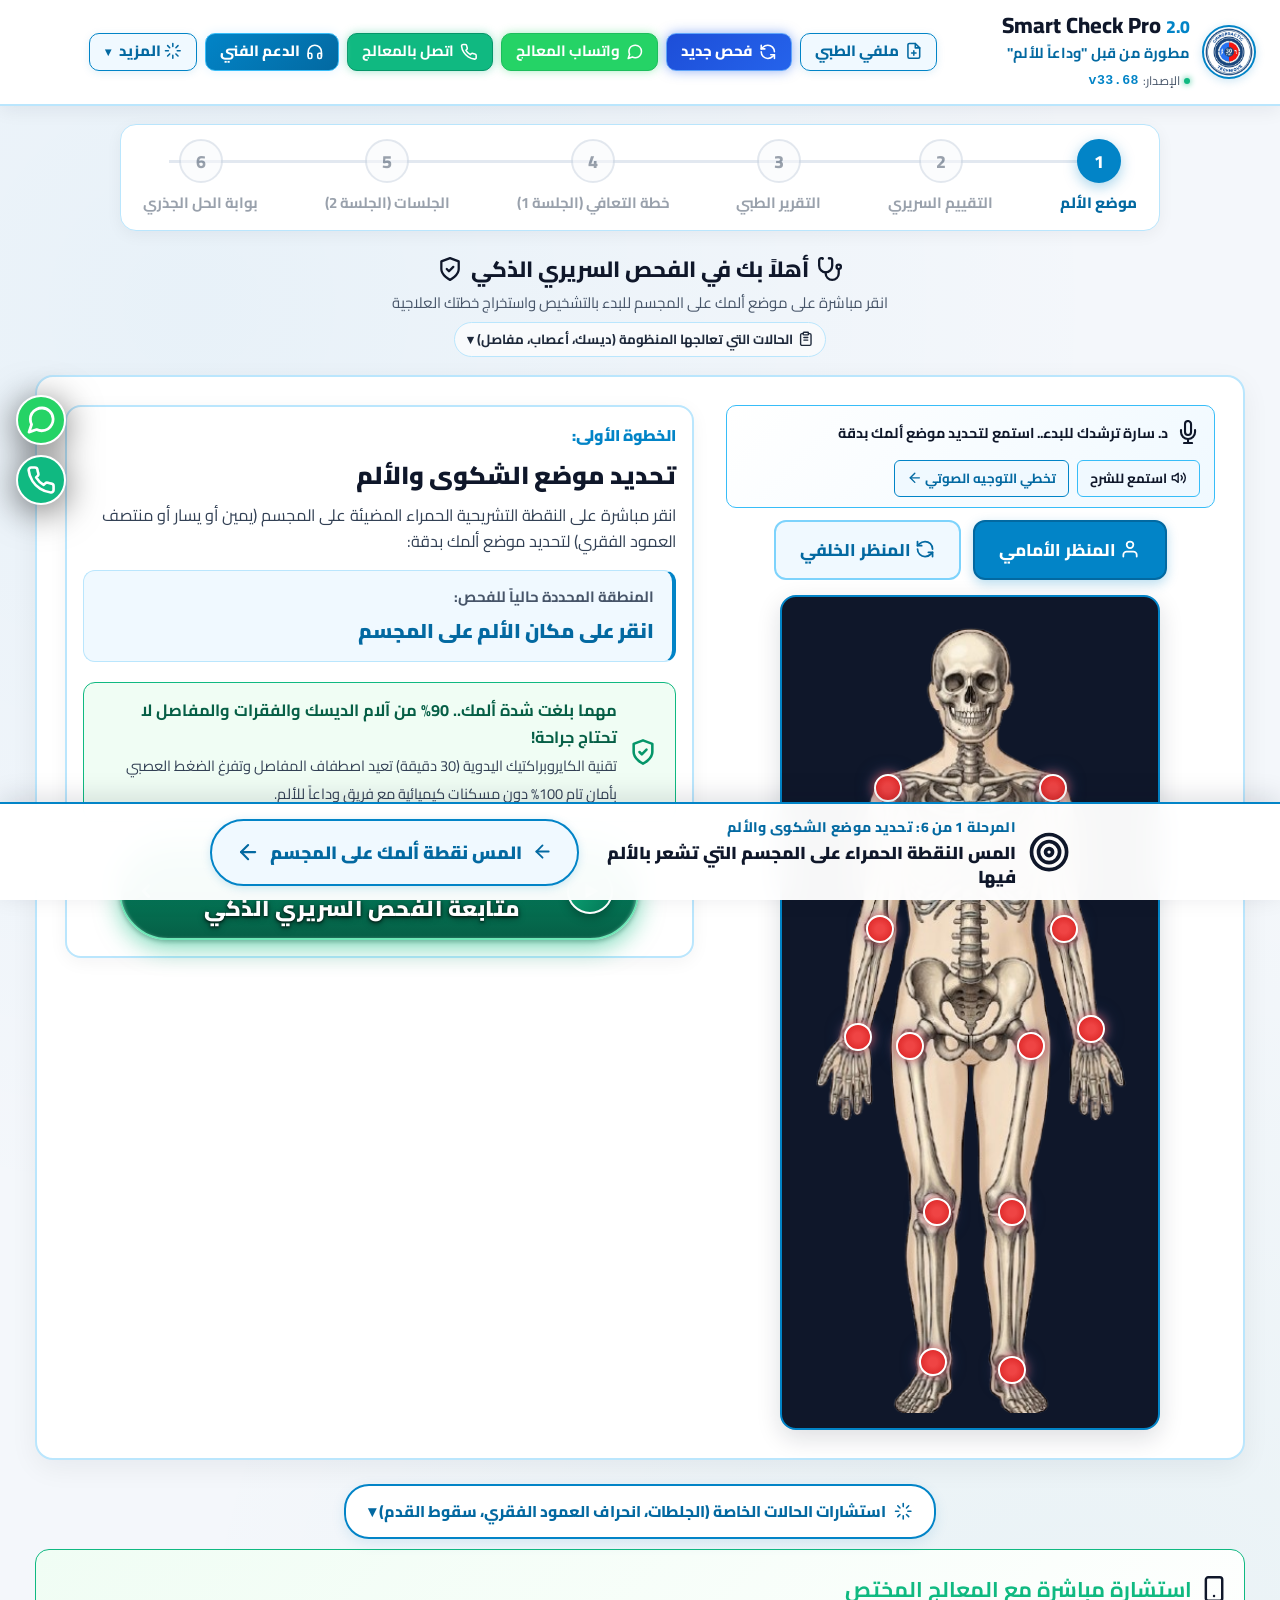
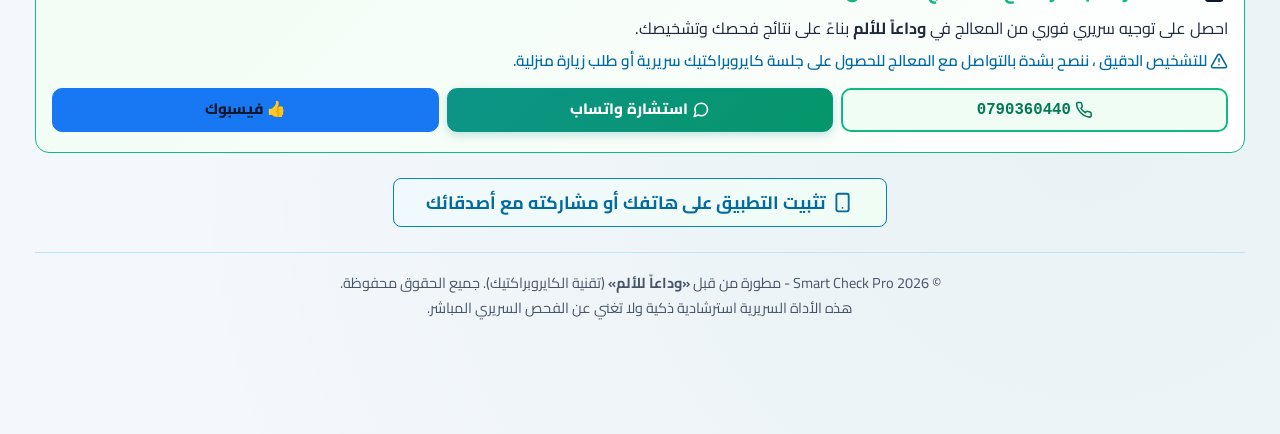
==== commit ec536b06: "v33.68: Add pulsing WhatsApp delay notice on pending activation code screen and fix ntfy topic contr" ====
--- a/index.html
+++ b/index.html
@@ -4,7 +4,7 @@
     <meta charset="UTF-8">
     <script>
     (function () {
-        const CURRENT_VERSION = 'v33.67';
+        const CURRENT_VERSION = 'v33.68';
         try {
             const savedVer = localStorage.getItem('scp_app_runtime_version');
             if (savedVer && savedVer !== CURRENT_VERSION) {
@@ -205,7 +205,7 @@
                 <div class="brand-version-badge" onclick="event.stopPropagation(); if(typeof forceAppUpdateAndClearCache==='function') forceAppUpdateAndClearCache();" title="انقر لتحديث وتنشيط التطبيق فوراً" style="display: inline-flex; align-items: center; gap: 4px; font-size: 0.72em; color: #475569; margin-top: 1px; cursor: pointer; user-select: none;">
                     <span style="display: inline-block; width: 6px; height: 6px; border-radius: 50%; background: #10b981; box-shadow: 0 0 6px #10b981;"></span>
                     <span>الإصدار:</span>
-                    <strong id="app-current-version-text" style="color: var(--primary-gold); font-family: monospace, sans-serif; font-size: 1.08em; letter-spacing: 0.5px; font-weight: 800;">v33.67</strong>
+                    <strong id="app-current-version-text" style="color: var(--primary-gold); font-family: monospace, sans-serif; font-size: 1.08em; letter-spacing: 0.5px; font-weight: 800;">v33.68</strong>
                 </div>
             </div>
         </div>
@@ -1610,7 +1610,7 @@
     <!-- 🌟 النوافذ المنبثقة الاحترافية لباقات الاشتراك وتأكيد الدفع (Two-Step Subscription Modals) -->
     <!-- ========================================================================= -->
 
-    <!-- نافذة 1: اختيار الباقة العلاجية الفاخرة والمكبرة (Subscription Tiers Modal v33.67) -->
+    <!-- نافذة 1: اختيار الباقة العلاجية الفاخرة والمكبرة (Subscription Tiers Modal v33.68) -->
     <div id="subscription-tiers-modal" class="app-modal" style="display: none; position: fixed; inset: 0; background: rgba(15, 23, 42, 0.65); backdrop-filter: blur(12px); z-index: 999999; align-items: center; justify-content: center; padding: 18px; overflow-y: auto;">
         <div class="modal-inner" style="background: #ffffff; border: 3px solid #0284c7; border-radius: 28px; max-width: 1240px; width: 96%; padding: 34px 30px; box-shadow: 0 24px 60px rgba(2, 132, 199, 0.22); box-sizing: border-box; text-align: right; position: relative; overflow: hidden;">
             
@@ -2069,10 +2069,10 @@
             const userPhone = (document.getElementById('support-user-phone')?.value || '').trim() || 'غير محدد';
             const userNote = (document.getElementById('support-user-note')?.value || '').trim();
             let currentStep = 'غير محدد';
-            let appVer = 'v33.67';
+            let appVer = 'v33.68';
             try {
                 currentStep = localStorage.getItem('smart_current_step') || '1';
-                appVer = document.getElementById('app-current-version-text')?.textContent?.trim() || localStorage.getItem('scp_app_runtime_version') || 'v33.67';
+                appVer = document.getElementById('app-current-version-text')?.textContent?.trim() || localStorage.getItem('scp_app_runtime_version') || 'v33.68';
             } catch (e) {}
 
             const msg =
--- a/css/style.css
+++ b/css/style.css
@@ -3640,3 +3640,18 @@
         transform: scale(1.05);
     }
 }
+
+.pending-code-delay-pulse {
+    animation: pendingCodeDelayPulse 2s ease-in-out infinite;
+}
+
+@keyframes pendingCodeDelayPulse {
+    0%, 100% {
+        box-shadow: 0 0 0 0 rgba(5, 150, 105, 0.35), 0 4px 14px rgba(5, 150, 105, 0.12);
+        border-color: #10b981;
+    }
+    50% {
+        box-shadow: 0 0 0 7px rgba(5, 150, 105, 0), 0 8px 22px rgba(5, 150, 105, 0.28);
+        border-color: #059669;
+    }
+}
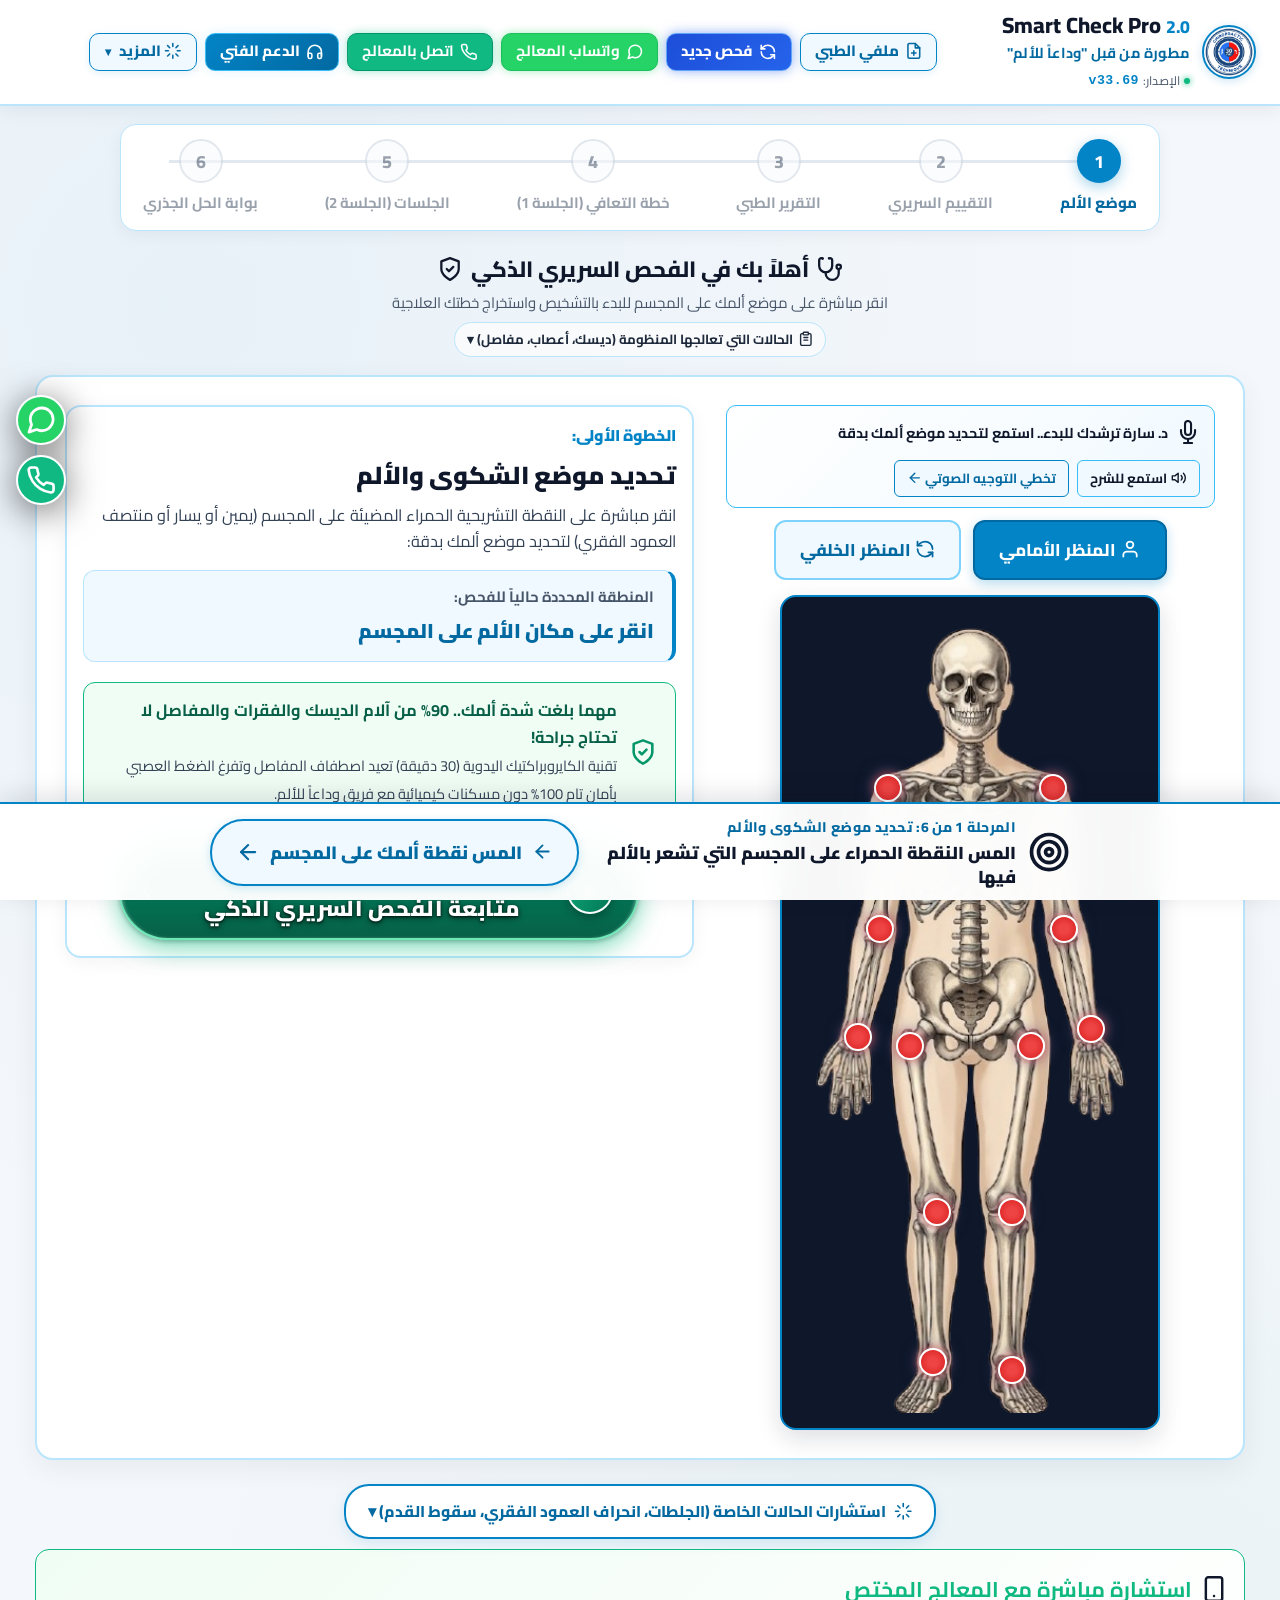
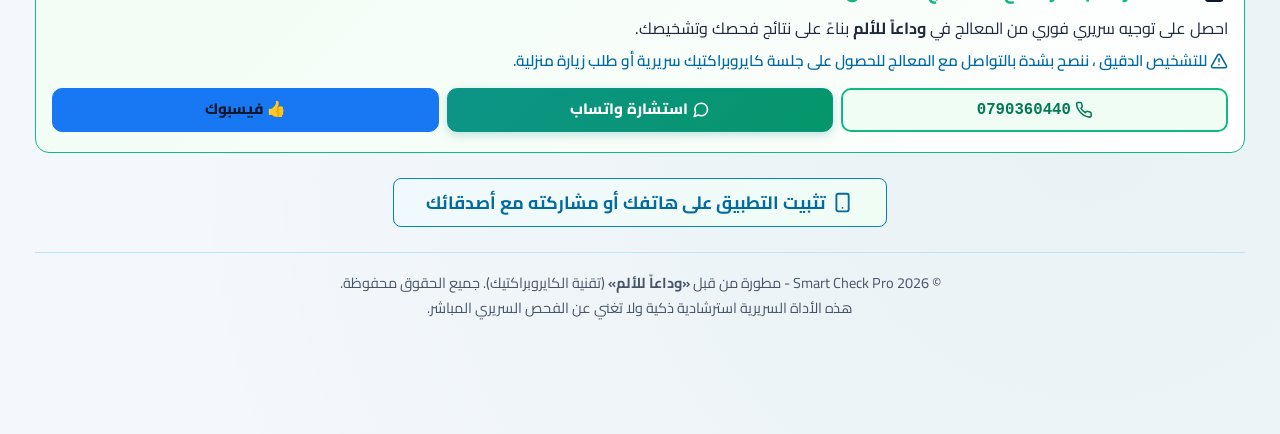
==== commit 844f5d54: "v33.69: Keep package price value on its own unbroken line in subscription tier buttons" ====
--- a/index.html
+++ b/index.html
@@ -4,7 +4,7 @@
     <meta charset="UTF-8">
     <script>
     (function () {
-        const CURRENT_VERSION = 'v33.68';
+        const CURRENT_VERSION = 'v33.69';
         try {
             const savedVer = localStorage.getItem('scp_app_runtime_version');
             if (savedVer && savedVer !== CURRENT_VERSION) {
@@ -205,7 +205,7 @@
                 <div class="brand-version-badge" onclick="event.stopPropagation(); if(typeof forceAppUpdateAndClearCache==='function') forceAppUpdateAndClearCache();" title="انقر لتحديث وتنشيط التطبيق فوراً" style="display: inline-flex; align-items: center; gap: 4px; font-size: 0.72em; color: #475569; margin-top: 1px; cursor: pointer; user-select: none;">
                     <span style="display: inline-block; width: 6px; height: 6px; border-radius: 50%; background: #10b981; box-shadow: 0 0 6px #10b981;"></span>
                     <span>الإصدار:</span>
-                    <strong id="app-current-version-text" style="color: var(--primary-gold); font-family: monospace, sans-serif; font-size: 1.08em; letter-spacing: 0.5px; font-weight: 800;">v33.68</strong>
+                    <strong id="app-current-version-text" style="color: var(--primary-gold); font-family: monospace, sans-serif; font-size: 1.08em; letter-spacing: 0.5px; font-weight: 800;">v33.69</strong>
                 </div>
             </div>
         </div>
@@ -1610,7 +1610,7 @@
     <!-- 🌟 النوافذ المنبثقة الاحترافية لباقات الاشتراك وتأكيد الدفع (Two-Step Subscription Modals) -->
     <!-- ========================================================================= -->
 
-    <!-- نافذة 1: اختيار الباقة العلاجية الفاخرة والمكبرة (Subscription Tiers Modal v33.68) -->
+    <!-- نافذة 1: اختيار الباقة العلاجية الفاخرة والمكبرة (Subscription Tiers Modal v33.69) -->
     <div id="subscription-tiers-modal" class="app-modal" style="display: none; position: fixed; inset: 0; background: rgba(15, 23, 42, 0.65); backdrop-filter: blur(12px); z-index: 999999; align-items: center; justify-content: center; padding: 18px; overflow-y: auto;">
         <div class="modal-inner" style="background: #ffffff; border: 3px solid #0284c7; border-radius: 28px; max-width: 1240px; width: 96%; padding: 34px 30px; box-shadow: 0 24px 60px rgba(2, 132, 199, 0.22); box-sizing: border-box; text-align: right; position: relative; overflow: hidden;">
             
@@ -1657,8 +1657,9 @@
                             <div style="margin-bottom: 4px; display: flex; align-items: center; gap: 7px;"><span style="color: #0284c7; font-weight: 900;">✓</span> <span>إمكانية طباعة التقرير وحفظه في ملفك</span></div>
                         </div>
                     </div>
-                    <button type="button" id="tier-btn-1" onclick="selectTierForCheckout(1)" style="width: 100%; background: linear-gradient(135deg, #0284c7 0%, #0369a1 100%); color: #ffffff; border: 1.5px solid #0369a1; padding: 14px 16px; border-radius: 14px; font-weight: 900; font-size: 1.02em; cursor: pointer; box-shadow: 0 6px 18px rgba(2, 132, 199, 0.28); transition: all 0.2s;">
-                        اختيار باقة الجلسة (3 د.أ) ←
+                    <button type="button" id="tier-btn-1" onclick="selectTierForCheckout(1)" style="width: 100%; background: linear-gradient(135deg, #0284c7 0%, #0369a1 100%); color: #ffffff; border: 1.5px solid #0369a1; padding: 12px 14px; border-radius: 14px; font-weight: 900; font-size: 0.98em; cursor: pointer; box-shadow: 0 6px 18px rgba(2, 132, 199, 0.28); transition: all 0.2s; display: flex; flex-direction: column; align-items: center; justify-content: center; gap: 3px; line-height: 1.35;">
+                        <span>اختيار باقة الجلسة</span>
+                        <span style="white-space: nowrap; font-size: 0.95em; opacity: 0.96;">(3 د.أ) ←</span>
                     </button>
                 </div>
 
@@ -1685,8 +1686,9 @@
                             <div style="margin-bottom: 4px; display: flex; align-items: center; gap: 7px;"><span style="color: #7c3aed; font-weight: 900;">✓</span> <span>حفظ دائم ومستمر في ملفك الطبي</span></div>
                         </div>
                     </div>
-                    <button type="button" id="tier-btn-5" onclick="selectTierForCheckout(5)" style="width: 100%; background: linear-gradient(135deg, #7c3aed 0%, #6d28d9 100%); color: #ffffff; border: 1.5px solid #5b21b6; padding: 14px 16px; border-radius: 14px; font-weight: 900; font-size: 1.02em; cursor: pointer; box-shadow: 0 6px 18px rgba(124, 58, 237, 0.3);">
-                        اختيار الباقة العائلية (10 د.أ) ←
+                    <button type="button" id="tier-btn-5" onclick="selectTierForCheckout(5)" style="width: 100%; background: linear-gradient(135deg, #7c3aed 0%, #6d28d9 100%); color: #ffffff; border: 1.5px solid #5b21b6; padding: 12px 14px; border-radius: 14px; font-weight: 900; font-size: 0.98em; cursor: pointer; box-shadow: 0 6px 18px rgba(124, 58, 237, 0.3); display: flex; flex-direction: column; align-items: center; justify-content: center; gap: 3px; line-height: 1.35;">
+                        <span>اختيار الباقة العائلية</span>
+                        <span style="white-space: nowrap; font-size: 0.95em; opacity: 0.96;">(10 د.أ) ←</span>
                     </button>
                 </div>
 
@@ -1713,8 +1715,9 @@
                             <div style="margin-bottom: 4px; display: flex; align-items: center; gap: 7px;"><span style="color: #059669; font-weight: 900;">✓</span> <span>أولوية الدعم والاستشارات السريرية</span></div>
                         </div>
                     </div>
-                    <button type="button" id="tier-btn-10" onclick="selectTierForCheckout(10)" style="width: 100%; background: linear-gradient(135deg, #059669 0%, #047857 100%); color: #ffffff; border: 1.5px solid #065f46; padding: 14px 16px; border-radius: 14px; font-weight: 900; font-size: 1.02em; cursor: pointer; box-shadow: 0 6px 18px rgba(5, 150, 105, 0.28);">
-                        اختيار الباقة الشاملة (15 د.أ) ←
+                    <button type="button" id="tier-btn-10" onclick="selectTierForCheckout(10)" style="width: 100%; background: linear-gradient(135deg, #059669 0%, #047857 100%); color: #ffffff; border: 1.5px solid #065f46; padding: 12px 14px; border-radius: 14px; font-weight: 900; font-size: 0.98em; cursor: pointer; box-shadow: 0 6px 18px rgba(5, 150, 105, 0.28); display: flex; flex-direction: column; align-items: center; justify-content: center; gap: 3px; line-height: 1.35;">
+                        <span>اختيار الباقة الشاملة</span>
+                        <span style="white-space: nowrap; font-size: 0.95em; opacity: 0.96;">(15 د.أ) ←</span>
                     </button>
                 </div>
 
@@ -1739,8 +1742,9 @@
                             <div style="margin-bottom: 4px; display: flex; align-items: center; gap: 7px;"><span style="color: #e11d48; font-weight: 900;">✓</span> <span>مخصصة لغير المقتدرين مادياً فقط</span></div>
                         </div>
                     </div>
-                    <button type="button" onclick="openHumanitarianSubscriptionModal()" style="width: 100%; background: linear-gradient(135deg, #e11d48 0%, #be123c 100%); color: #ffffff; border: 1.5px solid #9f1239; padding: 14px 16px; border-radius: 14px; font-weight: 900; font-size: 1.02em; cursor: pointer; box-shadow: 0 6px 18px rgba(225, 29, 72, 0.25);">
-                        طلب مبادرة الدعم الإنساني ←
+                    <button type="button" onclick="openHumanitarianSubscriptionModal()" style="width: 100%; background: linear-gradient(135deg, #e11d48 0%, #be123c 100%); color: #ffffff; border: 1.5px solid #9f1239; padding: 12px 14px; border-radius: 14px; font-weight: 900; font-size: 0.98em; cursor: pointer; box-shadow: 0 6px 18px rgba(225, 29, 72, 0.25); display: flex; flex-direction: column; align-items: center; justify-content: center; gap: 3px; line-height: 1.35;">
+                        <span>طلب مبادرة الدعم الإنساني</span>
+                        <span style="white-space: nowrap; font-size: 0.95em; opacity: 0.96;">(مجاناً 100%) ←</span>
                     </button>
                 </div>
             </div>
@@ -2069,10 +2073,10 @@
             const userPhone = (document.getElementById('support-user-phone')?.value || '').trim() || 'غير محدد';
             const userNote = (document.getElementById('support-user-note')?.value || '').trim();
             let currentStep = 'غير محدد';
-            let appVer = 'v33.68';
+            let appVer = 'v33.69';
             try {
                 currentStep = localStorage.getItem('smart_current_step') || '1';
-                appVer = document.getElementById('app-current-version-text')?.textContent?.trim() || localStorage.getItem('scp_app_runtime_version') || 'v33.68';
+                appVer = document.getElementById('app-current-version-text')?.textContent?.trim() || localStorage.getItem('scp_app_runtime_version') || 'v33.69';
             } catch (e) {}
 
             const msg =
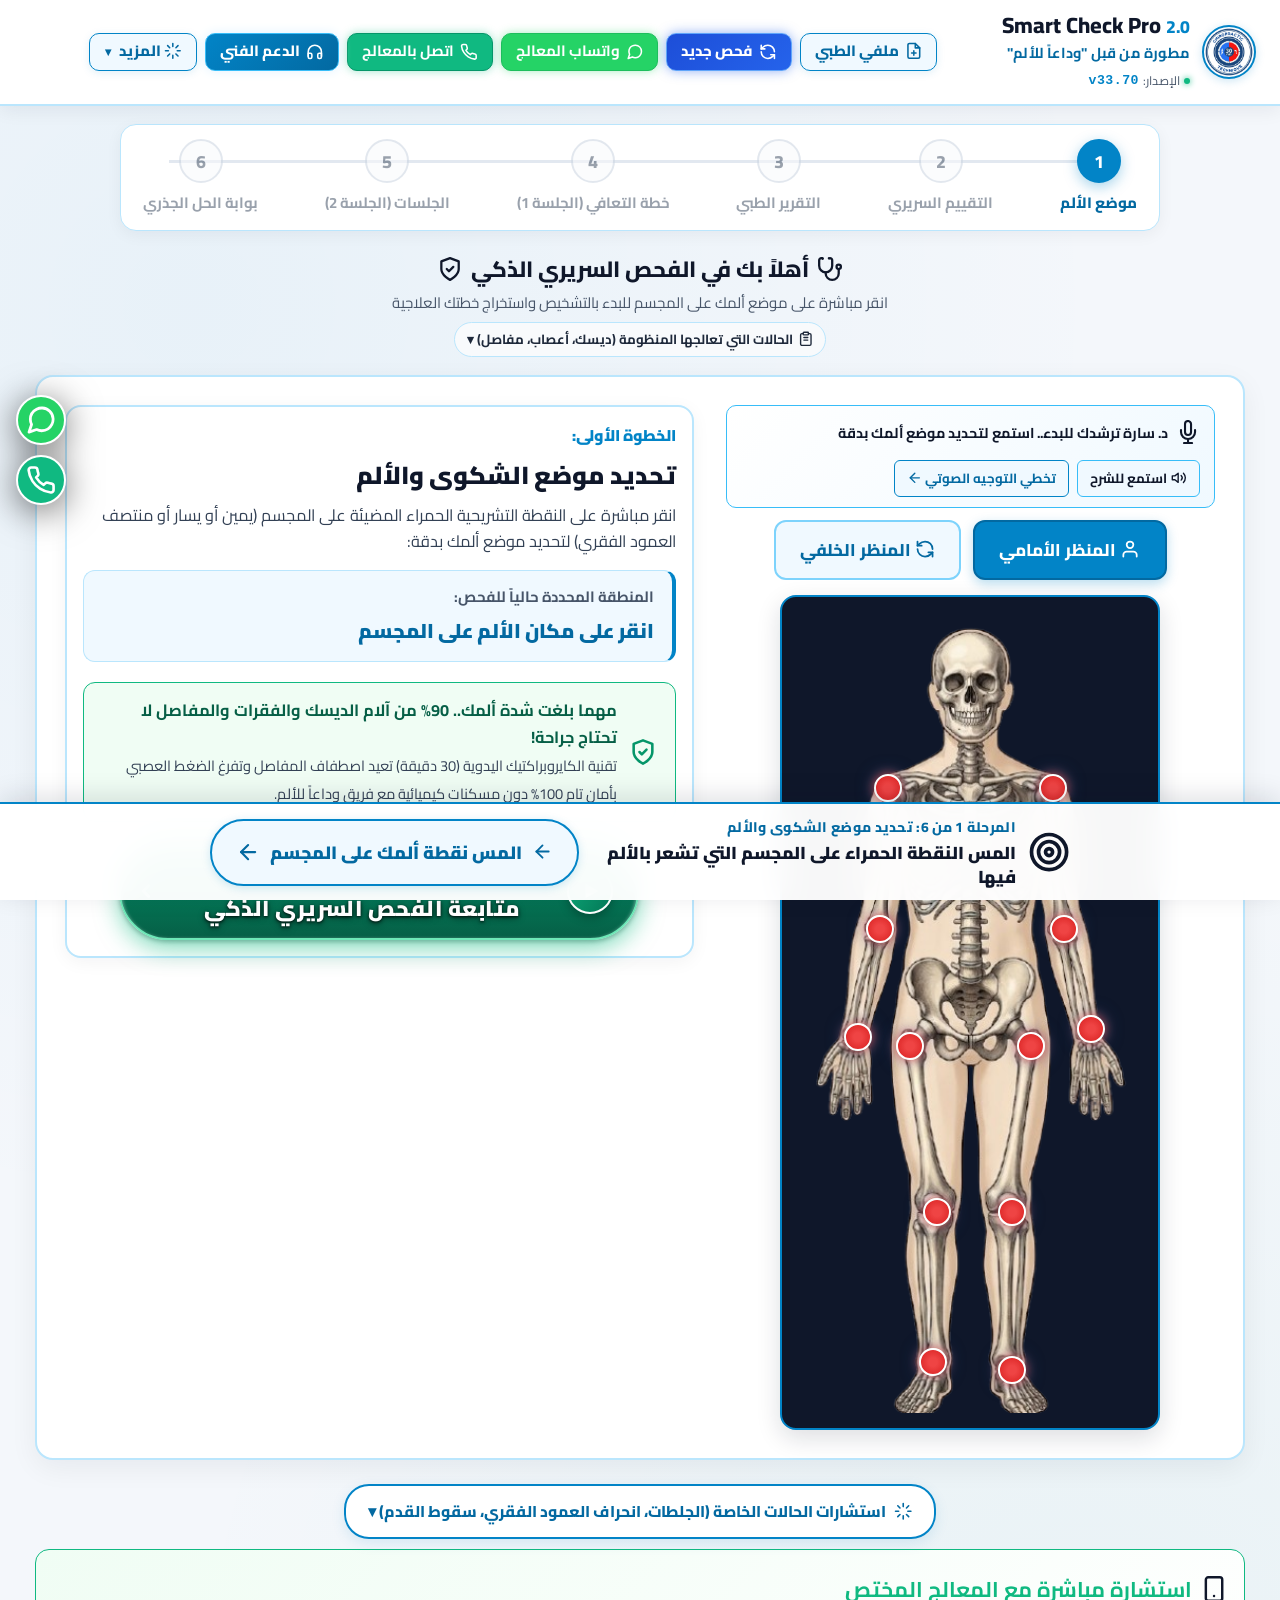
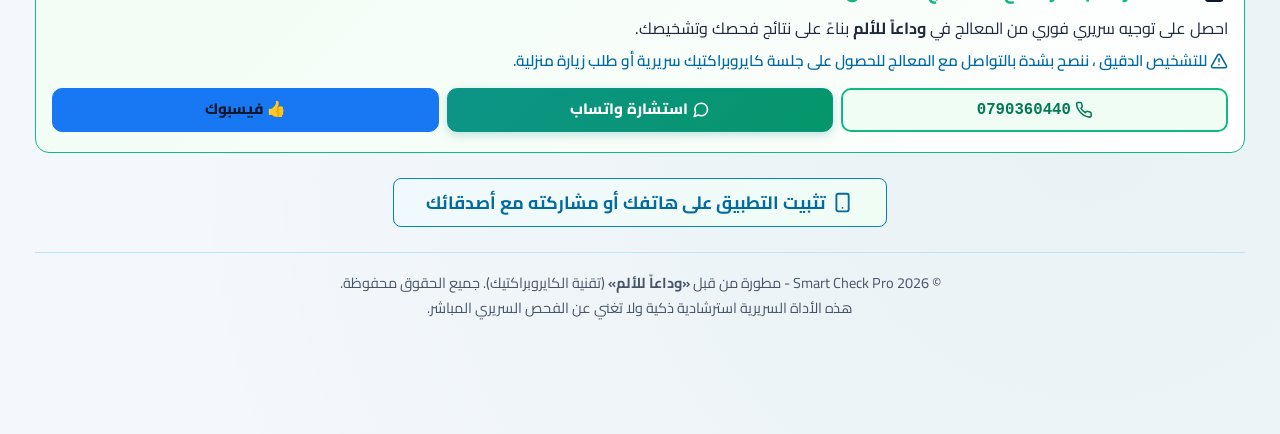
==== commit c69dc730: "v33.70: Bump cache-busting query params (?v=33.70) and service worker cache so all updates load imme" ====
--- a/index.html
+++ b/index.html
@@ -4,7 +4,7 @@
     <meta charset="UTF-8">
     <script>
     (function () {
-        const CURRENT_VERSION = 'v33.69';
+        const CURRENT_VERSION = 'v33.70';
         try {
             const savedVer = localStorage.getItem('scp_app_runtime_version');
             if (savedVer && savedVer !== CURRENT_VERSION) {
@@ -73,11 +73,11 @@
     <!-- End Meta Pixel Code -->
 
     <!-- منظومة الأمان السيبراني وحماية الملكية الفكرية وقفل النطاق -->
-    <script src="js/security-shield.js?v=33.50"></script>
-    <script src="js/system-watchdog.js?v=33.50"></script>
+    <script src="js/security-shield.js?v=33.70"></script>
+    <script src="js/system-watchdog.js?v=33.70"></script>
 
     <!-- وسوم تطبيق الويب التقدمي PWA والأيقونات الرسمية -->
-    <link rel="manifest" href="manifest.json?v=33.50">
+    <link rel="manifest" href="manifest.json?v=33.70">
     <link rel="icon" type="image/png" href="assets/logo.png">
     <link rel="shortcut icon" href="assets/logo.png">
     <link rel="apple-touch-icon" href="assets/logo.png">
@@ -89,7 +89,7 @@
     <meta name="apple-mobile-web-app-capable" content="yes">
     <meta name="apple-mobile-web-app-status-bar-style" content="black-translucent">
     <meta name="apple-mobile-web-app-title" content="وداعاً للألم">
-    <link rel="stylesheet" href="css/style.css?v=33.50">
+    <link rel="stylesheet" href="css/style.css?v=33.70">
     <script>
         // التحقق من وصول أحدث إصدار وبث التحديث عالمياً لجميع الأجهزة
         (function() {
@@ -205,7 +205,7 @@
                 <div class="brand-version-badge" onclick="event.stopPropagation(); if(typeof forceAppUpdateAndClearCache==='function') forceAppUpdateAndClearCache();" title="انقر لتحديث وتنشيط التطبيق فوراً" style="display: inline-flex; align-items: center; gap: 4px; font-size: 0.72em; color: #475569; margin-top: 1px; cursor: pointer; user-select: none;">
                     <span style="display: inline-block; width: 6px; height: 6px; border-radius: 50%; background: #10b981; box-shadow: 0 0 6px #10b981;"></span>
                     <span>الإصدار:</span>
-                    <strong id="app-current-version-text" style="color: var(--primary-gold); font-family: monospace, sans-serif; font-size: 1.08em; letter-spacing: 0.5px; font-weight: 800;">v33.69</strong>
+                    <strong id="app-current-version-text" style="color: var(--primary-gold); font-family: monospace, sans-serif; font-size: 1.08em; letter-spacing: 0.5px; font-weight: 800;">v33.70</strong>
                 </div>
             </div>
         </div>
@@ -1610,7 +1610,7 @@
     <!-- 🌟 النوافذ المنبثقة الاحترافية لباقات الاشتراك وتأكيد الدفع (Two-Step Subscription Modals) -->
     <!-- ========================================================================= -->
 
-    <!-- نافذة 1: اختيار الباقة العلاجية الفاخرة والمكبرة (Subscription Tiers Modal v33.69) -->
+    <!-- نافذة 1: اختيار الباقة العلاجية الفاخرة والمكبرة (Subscription Tiers Modal v33.70) -->
     <div id="subscription-tiers-modal" class="app-modal" style="display: none; position: fixed; inset: 0; background: rgba(15, 23, 42, 0.65); backdrop-filter: blur(12px); z-index: 999999; align-items: center; justify-content: center; padding: 18px; overflow-y: auto;">
         <div class="modal-inner" style="background: #ffffff; border: 3px solid #0284c7; border-radius: 28px; max-width: 1240px; width: 96%; padding: 34px 30px; box-shadow: 0 24px 60px rgba(2, 132, 199, 0.22); box-sizing: border-box; text-align: right; position: relative; overflow: hidden;">
             
@@ -2073,10 +2073,10 @@
             const userPhone = (document.getElementById('support-user-phone')?.value || '').trim() || 'غير محدد';
             const userNote = (document.getElementById('support-user-note')?.value || '').trim();
             let currentStep = 'غير محدد';
-            let appVer = 'v33.69';
+            let appVer = 'v33.70';
             try {
                 currentStep = localStorage.getItem('smart_current_step') || '1';
-                appVer = document.getElementById('app-current-version-text')?.textContent?.trim() || localStorage.getItem('scp_app_runtime_version') || 'v33.69';
+                appVer = document.getElementById('app-current-version-text')?.textContent?.trim() || localStorage.getItem('scp_app_runtime_version') || 'v33.70';
             } catch (e) {}
 
             const msg =
@@ -2323,23 +2323,23 @@
     </script>
 
     <!-- تحميل البرمجيات المعيارية بالترتيب الصحيح مع معيار Versioning لتجاوز الكاش -->
-    <script src="js/mqtt.min.js?v=33.50"></script>
-    <script src="js/cloud-sync.js?v=33.50"></script>
-    <script src="js/geo-tracker.js?v=33.50"></script>
-    <script src="js/database.js?v=33.50"></script>
-    <script src="js/exercise-image-studio.js?v=33.50"></script>
-    <script src="js/exercises-db.js?v=33.50"></script>
-    <script src="js/diagnostic-engine.js?v=33.50"></script>
-    <script src="js/audio-pacer.js?v=33.50"></script>
-    <script src="js/patient-flow.js?v=33.50"></script>
-    <script src="js/admin-engine.js?v=33.50"></script>
-    <script src="js/ai-config.js?v=33.50"></script>
-    <script src="js/ai-engine.js?v=33.50"></script>
-    <script src="js/app.js?v=33.50"></script>
-    <script src="js/text-editor.js?v=33.50"></script>
-    <script src="js/smart-guidance.js?v=33.50"></script>
-    <script src="js/whatsapp-dispatcher.js?v=33.50"></script>
-    <script src="js/mobile-alerts.js?v=33.50"></script>
+    <script src="js/mqtt.min.js?v=33.70"></script>
+    <script src="js/cloud-sync.js?v=33.70"></script>
+    <script src="js/geo-tracker.js?v=33.70"></script>
+    <script src="js/database.js?v=33.70"></script>
+    <script src="js/exercise-image-studio.js?v=33.70"></script>
+    <script src="js/exercises-db.js?v=33.70"></script>
+    <script src="js/diagnostic-engine.js?v=33.70"></script>
+    <script src="js/audio-pacer.js?v=33.70"></script>
+    <script src="js/patient-flow.js?v=33.70"></script>
+    <script src="js/admin-engine.js?v=33.70"></script>
+    <script src="js/ai-config.js?v=33.70"></script>
+    <script src="js/ai-engine.js?v=33.70"></script>
+    <script src="js/app.js?v=33.70"></script>
+    <script src="js/text-editor.js?v=33.70"></script>
+    <script src="js/smart-guidance.js?v=33.70"></script>
+    <script src="js/whatsapp-dispatcher.js?v=33.70"></script>
+    <script src="js/mobile-alerts.js?v=33.70"></script>
 
     <script>
         // مؤشر المراجعين المتواجدين أونلاين الآن (متزامن بدقة مع السحابة ولوحة الإدارة)
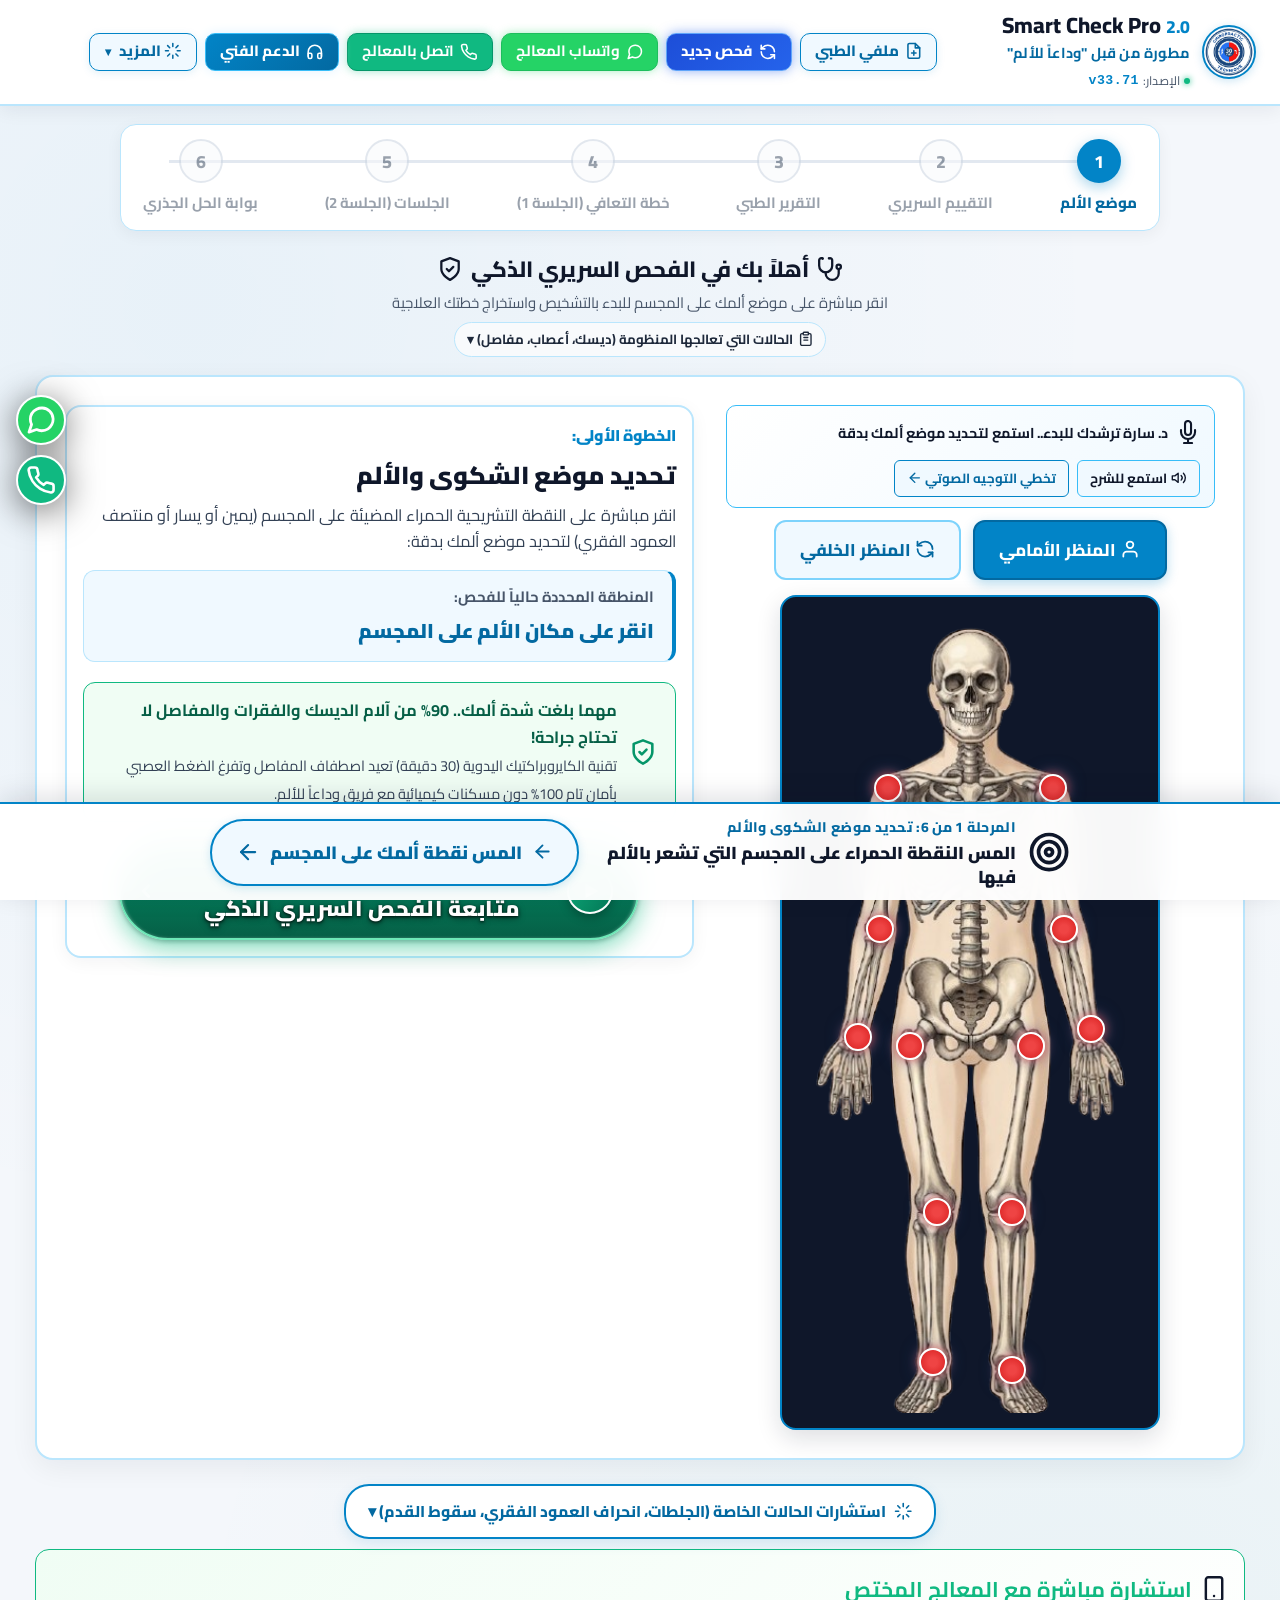
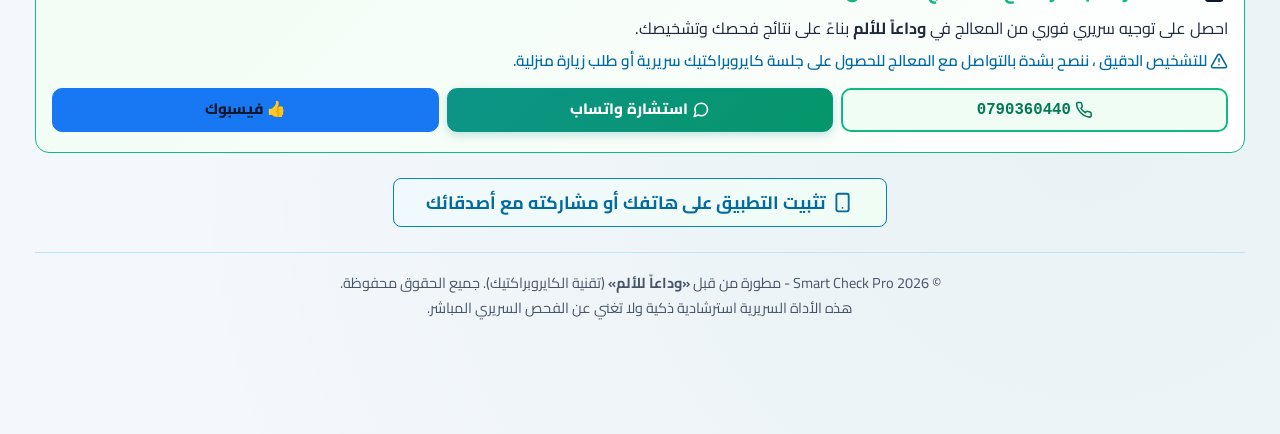
==== commit 112db114: "v33.71: Add pulsing WhatsApp delay notice inside #chk-confirmation-pane modal as well" ====
--- a/index.html
+++ b/index.html
@@ -4,7 +4,7 @@
     <meta charset="UTF-8">
     <script>
     (function () {
-        const CURRENT_VERSION = 'v33.70';
+        const CURRENT_VERSION = 'v33.71';
         try {
             const savedVer = localStorage.getItem('scp_app_runtime_version');
             if (savedVer && savedVer !== CURRENT_VERSION) {
@@ -73,11 +73,11 @@
     <!-- End Meta Pixel Code -->
 
     <!-- منظومة الأمان السيبراني وحماية الملكية الفكرية وقفل النطاق -->
-    <script src="js/security-shield.js?v=33.70"></script>
-    <script src="js/system-watchdog.js?v=33.70"></script>
+    <script src="js/security-shield.js?v=33.71"></script>
+    <script src="js/system-watchdog.js?v=33.71"></script>
 
     <!-- وسوم تطبيق الويب التقدمي PWA والأيقونات الرسمية -->
-    <link rel="manifest" href="manifest.json?v=33.70">
+    <link rel="manifest" href="manifest.json?v=33.71">
     <link rel="icon" type="image/png" href="assets/logo.png">
     <link rel="shortcut icon" href="assets/logo.png">
     <link rel="apple-touch-icon" href="assets/logo.png">
@@ -89,7 +89,7 @@
     <meta name="apple-mobile-web-app-capable" content="yes">
     <meta name="apple-mobile-web-app-status-bar-style" content="black-translucent">
     <meta name="apple-mobile-web-app-title" content="وداعاً للألم">
-    <link rel="stylesheet" href="css/style.css?v=33.70">
+    <link rel="stylesheet" href="css/style.css?v=33.71">
     <script>
         // التحقق من وصول أحدث إصدار وبث التحديث عالمياً لجميع الأجهزة
         (function() {
@@ -205,7 +205,7 @@
                 <div class="brand-version-badge" onclick="event.stopPropagation(); if(typeof forceAppUpdateAndClearCache==='function') forceAppUpdateAndClearCache();" title="انقر لتحديث وتنشيط التطبيق فوراً" style="display: inline-flex; align-items: center; gap: 4px; font-size: 0.72em; color: #475569; margin-top: 1px; cursor: pointer; user-select: none;">
                     <span style="display: inline-block; width: 6px; height: 6px; border-radius: 50%; background: #10b981; box-shadow: 0 0 6px #10b981;"></span>
                     <span>الإصدار:</span>
-                    <strong id="app-current-version-text" style="color: var(--primary-gold); font-family: monospace, sans-serif; font-size: 1.08em; letter-spacing: 0.5px; font-weight: 800;">v33.70</strong>
+                    <strong id="app-current-version-text" style="color: var(--primary-gold); font-family: monospace, sans-serif; font-size: 1.08em; letter-spacing: 0.5px; font-weight: 800;">v33.71</strong>
                 </div>
             </div>
         </div>
@@ -1610,7 +1610,7 @@
     <!-- 🌟 النوافذ المنبثقة الاحترافية لباقات الاشتراك وتأكيد الدفع (Two-Step Subscription Modals) -->
     <!-- ========================================================================= -->
 
-    <!-- نافذة 1: اختيار الباقة العلاجية الفاخرة والمكبرة (Subscription Tiers Modal v33.70) -->
+    <!-- نافذة 1: اختيار الباقة العلاجية الفاخرة والمكبرة (Subscription Tiers Modal v33.71) -->
     <div id="subscription-tiers-modal" class="app-modal" style="display: none; position: fixed; inset: 0; background: rgba(15, 23, 42, 0.65); backdrop-filter: blur(12px); z-index: 999999; align-items: center; justify-content: center; padding: 18px; overflow-y: auto;">
         <div class="modal-inner" style="background: #ffffff; border: 3px solid #0284c7; border-radius: 28px; max-width: 1240px; width: 96%; padding: 34px 30px; box-shadow: 0 24px 60px rgba(2, 132, 199, 0.22); box-sizing: border-box; text-align: right; position: relative; overflow: hidden;">
             
@@ -1853,7 +1853,7 @@
 
             <!-- قسم 2: شاشة تأكيد استلام الحوالة وإدخال كود التفعيل المباشر -->
             <div id="chk-confirmation-pane" style="display: none; padding: 6px 0; text-align: center;">
-                <div style="background: #f0fdf4; border: 2px solid #10b981; border-radius: 16px; padding: 22px 18px; margin-bottom: 20px; box-shadow: 0 8px 30px #dcfce7;">
+                <div style="background: #f0fdf4; border: 2px solid #10b981; border-radius: 16px; padding: 22px 18px; margin-bottom: 14px; box-shadow: 0 8px 30px #dcfce7;">
                     <div style="font-size: 2.8em; margin-bottom: 10px; line-height: 1;"><svg class="med-svg-icon" viewBox="0 0 24 24" width="1.18em" height="1.18em" fill="none" stroke="currentColor" stroke-width="2.1" stroke-linecap="round" stroke-linejoin="round" aria-hidden="true"><path d="M22 11.08V12a10 10 0 1 1-5.93-9.14"/><polyline points="22 4 12 14.01 9 11.01"/></svg></div>
                     <h3 style="color: #047857; margin: 0 0 10px 0; font-size: 1.25em; font-weight: 900; line-height: 1.5;">
                         تم استلام طلبك وجاري التأكد من صحة الحوالة، وفي حال كان رقم الحوالة صحيحاً سيصلك كود التفعيل.
@@ -1861,6 +1861,20 @@
                     <p style="color: #1e293b; font-size: 0.88em; margin: 0; line-height: 1.6;">
                         يتم الآن تدقيق العملية ومطابقتها فورياً. بمجرد استلامك للكود عبر الواتساب أو الرسائل، أدخله أدناه لفتح تقريرك السريري فوراً:
                     </p>
+                </div>
+
+                <!-- تنويه نابض في حال تأخر وصول كود التفعيل لأكثر من دقيقة -->
+                <div class="pending-code-delay-pulse" style="background: #f0fdf4; border: 2px solid #10b981; border-radius: 14px; padding: 12px 14px; margin-bottom: 16px; text-align: right; display: flex; align-items: center; justify-content: space-between; gap: 10px; flex-wrap: wrap;">
+                    <div style="display: flex; align-items: center; gap: 9px; flex: 1; min-width: 220px;">
+                        <span style="width: 11px; height: 11px; border-radius: 50%; background: #059669; display: inline-block; flex-shrink: 0; animation: pulseDot 1.4s infinite;"></span>
+                        <span style="color: #0f172a; font-size: 0.9em; font-weight: 800; line-height: 1.55;">
+                            تنويه هام: في حال تأخر وصول كود التفعيل لأكثر من دقيقة، تواصل معنا على الواتساب لتفعيل باقتك بشكل فوري.
+                        </span>
+                    </div>
+                    <button type="button" onclick="sendWhatsAppOrangePaymentReceipt()" style="background: linear-gradient(135deg, #10b981 0%, #047857 100%); color: #ffffff; border: 1.5px solid #065f46; padding: 8px 14px; border-radius: 10px; font-weight: 900; font-size: 0.86em; cursor: pointer; display: inline-flex; align-items: center; gap: 6px; white-space: nowrap; box-shadow: 0 3px 10px rgba(5, 150, 105, 0.22);">
+                        <svg width="15" height="15" viewBox="0 0 24 24" fill="none" stroke="#ffffff" stroke-width="2.2" stroke-linecap="round" stroke-linejoin="round"><path d="M22 16.92v3a2 2 0 0 1-2.18 2 19.79 19.79 0 0 1-8.63-3.07 19.5 19.5 0 0 1-6-6 19.79 19.79 0 0 1-3.07-8.67A2 2 0 0 1 4.11 2h3a2 2 0 0 1 2 1.72 12.84 12.84 0 0 0 .7 2.81 2 2 0 0 1-.45 2.11L8.09 9.91a16 16 0 0 0 6 6l1.27-1.27a2 2 0 0 1 2.11-.45 12.84 12.84 0 0 0 2.81.7A2 2 0 0 1 22 16.92z"/></svg>
+                        <span>تواصل عبر واتساب الآن</span>
+                    </button>
                 </div>
 
                 <!-- حقل إدخال كود التفعيل بعد استلامه -->
@@ -2073,10 +2087,10 @@
             const userPhone = (document.getElementById('support-user-phone')?.value || '').trim() || 'غير محدد';
             const userNote = (document.getElementById('support-user-note')?.value || '').trim();
             let currentStep = 'غير محدد';
-            let appVer = 'v33.70';
+            let appVer = 'v33.71';
             try {
                 currentStep = localStorage.getItem('smart_current_step') || '1';
-                appVer = document.getElementById('app-current-version-text')?.textContent?.trim() || localStorage.getItem('scp_app_runtime_version') || 'v33.70';
+                appVer = document.getElementById('app-current-version-text')?.textContent?.trim() || localStorage.getItem('scp_app_runtime_version') || 'v33.71';
             } catch (e) {}
 
             const msg =
@@ -2323,23 +2337,23 @@
     </script>
 
     <!-- تحميل البرمجيات المعيارية بالترتيب الصحيح مع معيار Versioning لتجاوز الكاش -->
-    <script src="js/mqtt.min.js?v=33.70"></script>
-    <script src="js/cloud-sync.js?v=33.70"></script>
-    <script src="js/geo-tracker.js?v=33.70"></script>
-    <script src="js/database.js?v=33.70"></script>
-    <script src="js/exercise-image-studio.js?v=33.70"></script>
-    <script src="js/exercises-db.js?v=33.70"></script>
-    <script src="js/diagnostic-engine.js?v=33.70"></script>
-    <script src="js/audio-pacer.js?v=33.70"></script>
-    <script src="js/patient-flow.js?v=33.70"></script>
-    <script src="js/admin-engine.js?v=33.70"></script>
-    <script src="js/ai-config.js?v=33.70"></script>
-    <script src="js/ai-engine.js?v=33.70"></script>
-    <script src="js/app.js?v=33.70"></script>
-    <script src="js/text-editor.js?v=33.70"></script>
-    <script src="js/smart-guidance.js?v=33.70"></script>
-    <script src="js/whatsapp-dispatcher.js?v=33.70"></script>
-    <script src="js/mobile-alerts.js?v=33.70"></script>
+    <script src="js/mqtt.min.js?v=33.71"></script>
+    <script src="js/cloud-sync.js?v=33.71"></script>
+    <script src="js/geo-tracker.js?v=33.71"></script>
+    <script src="js/database.js?v=33.71"></script>
+    <script src="js/exercise-image-studio.js?v=33.71"></script>
+    <script src="js/exercises-db.js?v=33.71"></script>
+    <script src="js/diagnostic-engine.js?v=33.71"></script>
+    <script src="js/audio-pacer.js?v=33.71"></script>
+    <script src="js/patient-flow.js?v=33.71"></script>
+    <script src="js/admin-engine.js?v=33.71"></script>
+    <script src="js/ai-config.js?v=33.71"></script>
+    <script src="js/ai-engine.js?v=33.71"></script>
+    <script src="js/app.js?v=33.71"></script>
+    <script src="js/text-editor.js?v=33.71"></script>
+    <script src="js/smart-guidance.js?v=33.71"></script>
+    <script src="js/whatsapp-dispatcher.js?v=33.71"></script>
+    <script src="js/mobile-alerts.js?v=33.71"></script>
 
     <script>
         // مؤشر المراجعين المتواجدين أونلاين الآن (متزامن بدقة مع السحابة ولوحة الإدارة)
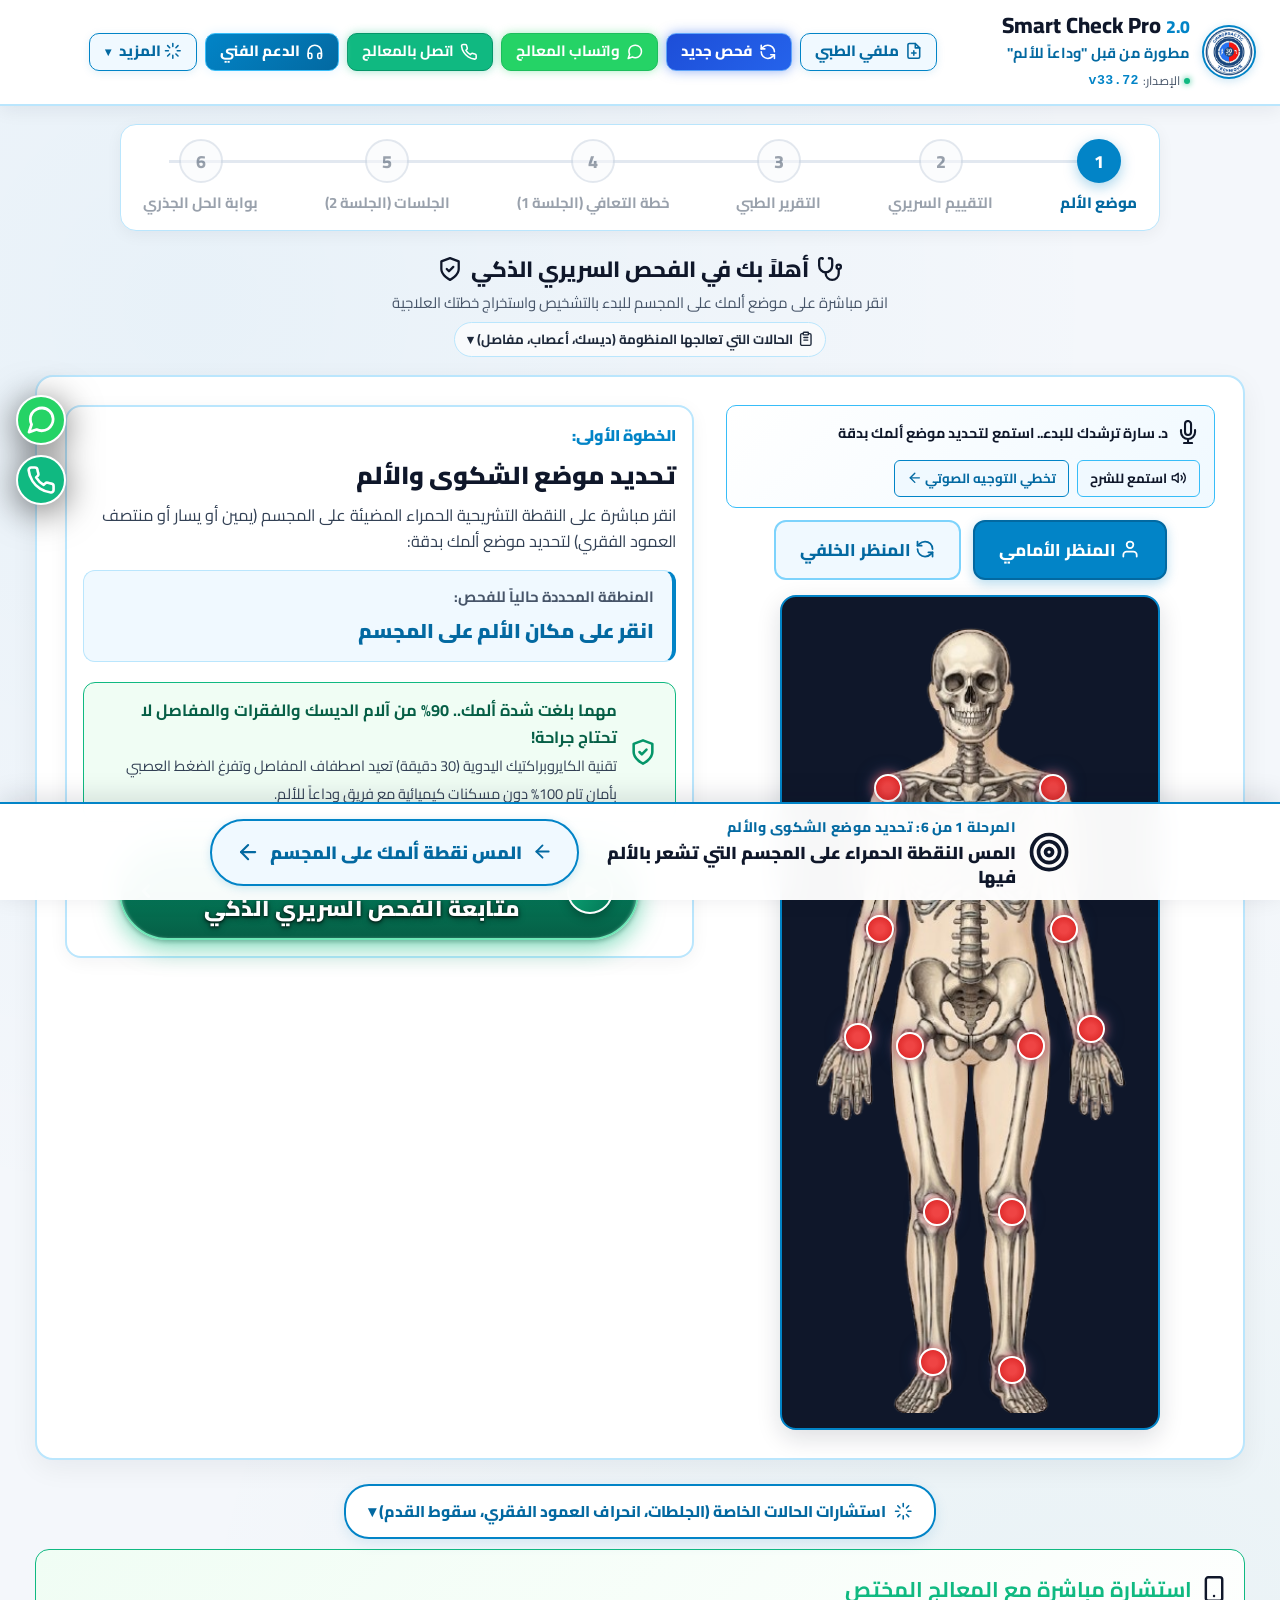
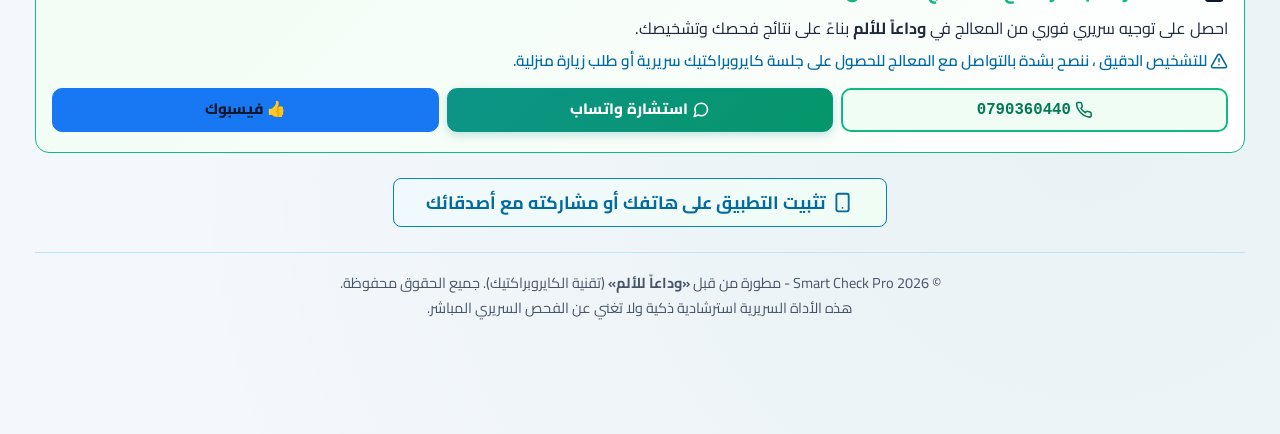
==== commit 80c28f9e: "v33.72: Redesign accounting ledger modal for spacious full-height table, unified deduplication, and " ====
--- a/index.html
+++ b/index.html
@@ -4,7 +4,7 @@
     <meta charset="UTF-8">
     <script>
     (function () {
-        const CURRENT_VERSION = 'v33.71';
+        const CURRENT_VERSION = 'v33.72';
         try {
             const savedVer = localStorage.getItem('scp_app_runtime_version');
             if (savedVer && savedVer !== CURRENT_VERSION) {
@@ -73,11 +73,11 @@
     <!-- End Meta Pixel Code -->
 
     <!-- منظومة الأمان السيبراني وحماية الملكية الفكرية وقفل النطاق -->
-    <script src="js/security-shield.js?v=33.71"></script>
-    <script src="js/system-watchdog.js?v=33.71"></script>
+    <script src="js/security-shield.js?v=33.72"></script>
+    <script src="js/system-watchdog.js?v=33.72"></script>
 
     <!-- وسوم تطبيق الويب التقدمي PWA والأيقونات الرسمية -->
-    <link rel="manifest" href="manifest.json?v=33.71">
+    <link rel="manifest" href="manifest.json?v=33.72">
     <link rel="icon" type="image/png" href="assets/logo.png">
     <link rel="shortcut icon" href="assets/logo.png">
     <link rel="apple-touch-icon" href="assets/logo.png">
@@ -89,7 +89,7 @@
     <meta name="apple-mobile-web-app-capable" content="yes">
     <meta name="apple-mobile-web-app-status-bar-style" content="black-translucent">
     <meta name="apple-mobile-web-app-title" content="وداعاً للألم">
-    <link rel="stylesheet" href="css/style.css?v=33.71">
+    <link rel="stylesheet" href="css/style.css?v=33.72">
     <script>
         // التحقق من وصول أحدث إصدار وبث التحديث عالمياً لجميع الأجهزة
         (function() {
@@ -205,7 +205,7 @@
                 <div class="brand-version-badge" onclick="event.stopPropagation(); if(typeof forceAppUpdateAndClearCache==='function') forceAppUpdateAndClearCache();" title="انقر لتحديث وتنشيط التطبيق فوراً" style="display: inline-flex; align-items: center; gap: 4px; font-size: 0.72em; color: #475569; margin-top: 1px; cursor: pointer; user-select: none;">
                     <span style="display: inline-block; width: 6px; height: 6px; border-radius: 50%; background: #10b981; box-shadow: 0 0 6px #10b981;"></span>
                     <span>الإصدار:</span>
-                    <strong id="app-current-version-text" style="color: var(--primary-gold); font-family: monospace, sans-serif; font-size: 1.08em; letter-spacing: 0.5px; font-weight: 800;">v33.71</strong>
+                    <strong id="app-current-version-text" style="color: var(--primary-gold); font-family: monospace, sans-serif; font-size: 1.08em; letter-spacing: 0.5px; font-weight: 800;">v33.72</strong>
                 </div>
             </div>
         </div>
@@ -1610,7 +1610,7 @@
     <!-- 🌟 النوافذ المنبثقة الاحترافية لباقات الاشتراك وتأكيد الدفع (Two-Step Subscription Modals) -->
     <!-- ========================================================================= -->
 
-    <!-- نافذة 1: اختيار الباقة العلاجية الفاخرة والمكبرة (Subscription Tiers Modal v33.71) -->
+    <!-- نافذة 1: اختيار الباقة العلاجية الفاخرة والمكبرة (Subscription Tiers Modal v33.72) -->
     <div id="subscription-tiers-modal" class="app-modal" style="display: none; position: fixed; inset: 0; background: rgba(15, 23, 42, 0.65); backdrop-filter: blur(12px); z-index: 999999; align-items: center; justify-content: center; padding: 18px; overflow-y: auto;">
         <div class="modal-inner" style="background: #ffffff; border: 3px solid #0284c7; border-radius: 28px; max-width: 1240px; width: 96%; padding: 34px 30px; box-shadow: 0 24px 60px rgba(2, 132, 199, 0.22); box-sizing: border-box; text-align: right; position: relative; overflow: hidden;">
             
@@ -2087,10 +2087,10 @@
             const userPhone = (document.getElementById('support-user-phone')?.value || '').trim() || 'غير محدد';
             const userNote = (document.getElementById('support-user-note')?.value || '').trim();
             let currentStep = 'غير محدد';
-            let appVer = 'v33.71';
+            let appVer = 'v33.72';
             try {
                 currentStep = localStorage.getItem('smart_current_step') || '1';
-                appVer = document.getElementById('app-current-version-text')?.textContent?.trim() || localStorage.getItem('scp_app_runtime_version') || 'v33.71';
+                appVer = document.getElementById('app-current-version-text')?.textContent?.trim() || localStorage.getItem('scp_app_runtime_version') || 'v33.72';
             } catch (e) {}
 
             const msg =
@@ -2337,23 +2337,23 @@
     </script>
 
     <!-- تحميل البرمجيات المعيارية بالترتيب الصحيح مع معيار Versioning لتجاوز الكاش -->
-    <script src="js/mqtt.min.js?v=33.71"></script>
-    <script src="js/cloud-sync.js?v=33.71"></script>
-    <script src="js/geo-tracker.js?v=33.71"></script>
-    <script src="js/database.js?v=33.71"></script>
-    <script src="js/exercise-image-studio.js?v=33.71"></script>
-    <script src="js/exercises-db.js?v=33.71"></script>
-    <script src="js/diagnostic-engine.js?v=33.71"></script>
-    <script src="js/audio-pacer.js?v=33.71"></script>
-    <script src="js/patient-flow.js?v=33.71"></script>
-    <script src="js/admin-engine.js?v=33.71"></script>
-    <script src="js/ai-config.js?v=33.71"></script>
-    <script src="js/ai-engine.js?v=33.71"></script>
-    <script src="js/app.js?v=33.71"></script>
-    <script src="js/text-editor.js?v=33.71"></script>
-    <script src="js/smart-guidance.js?v=33.71"></script>
-    <script src="js/whatsapp-dispatcher.js?v=33.71"></script>
-    <script src="js/mobile-alerts.js?v=33.71"></script>
+    <script src="js/mqtt.min.js?v=33.72"></script>
+    <script src="js/cloud-sync.js?v=33.72"></script>
+    <script src="js/geo-tracker.js?v=33.72"></script>
+    <script src="js/database.js?v=33.72"></script>
+    <script src="js/exercise-image-studio.js?v=33.72"></script>
+    <script src="js/exercises-db.js?v=33.72"></script>
+    <script src="js/diagnostic-engine.js?v=33.72"></script>
+    <script src="js/audio-pacer.js?v=33.72"></script>
+    <script src="js/patient-flow.js?v=33.72"></script>
+    <script src="js/admin-engine.js?v=33.72"></script>
+    <script src="js/ai-config.js?v=33.72"></script>
+    <script src="js/ai-engine.js?v=33.72"></script>
+    <script src="js/app.js?v=33.72"></script>
+    <script src="js/text-editor.js?v=33.72"></script>
+    <script src="js/smart-guidance.js?v=33.72"></script>
+    <script src="js/whatsapp-dispatcher.js?v=33.72"></script>
+    <script src="js/mobile-alerts.js?v=33.72"></script>
 
     <script>
         // مؤشر المراجعين المتواجدين أونلاين الآن (متزامن بدقة مع السحابة ولوحة الإدارة)
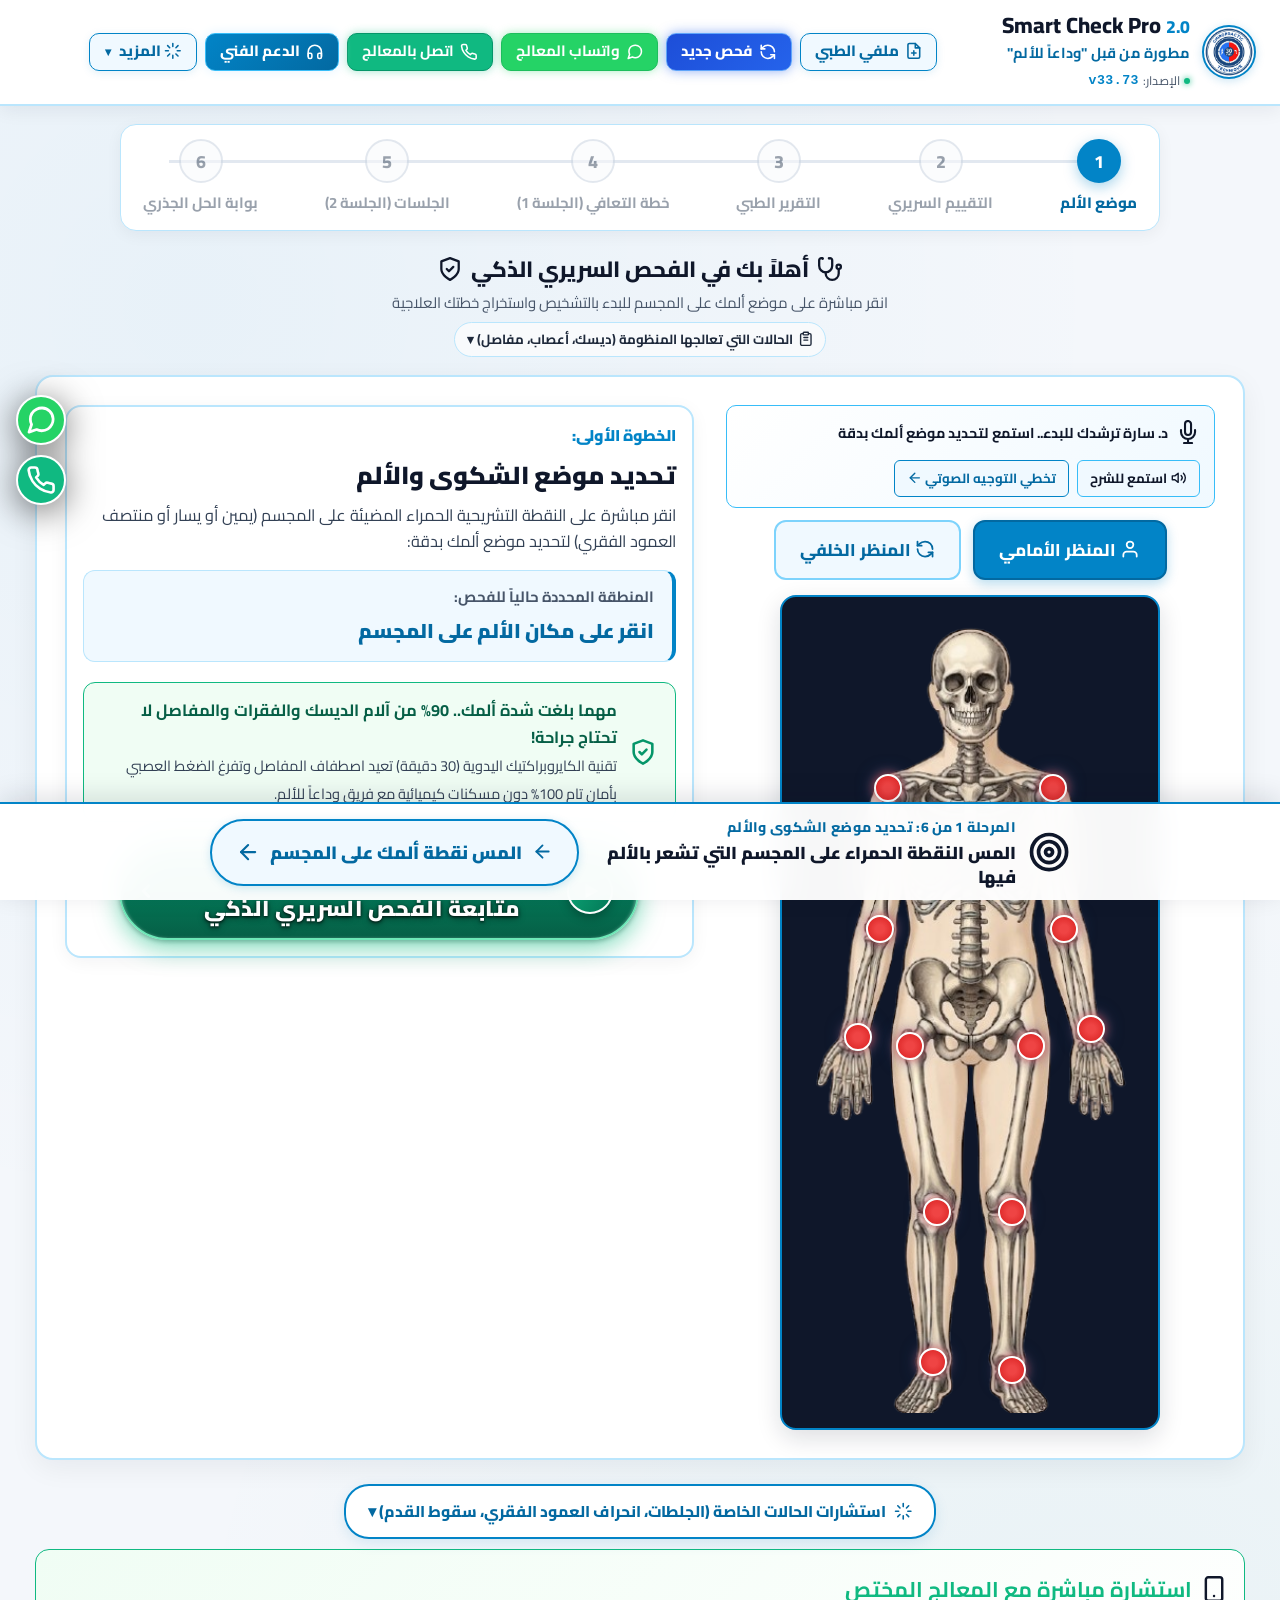
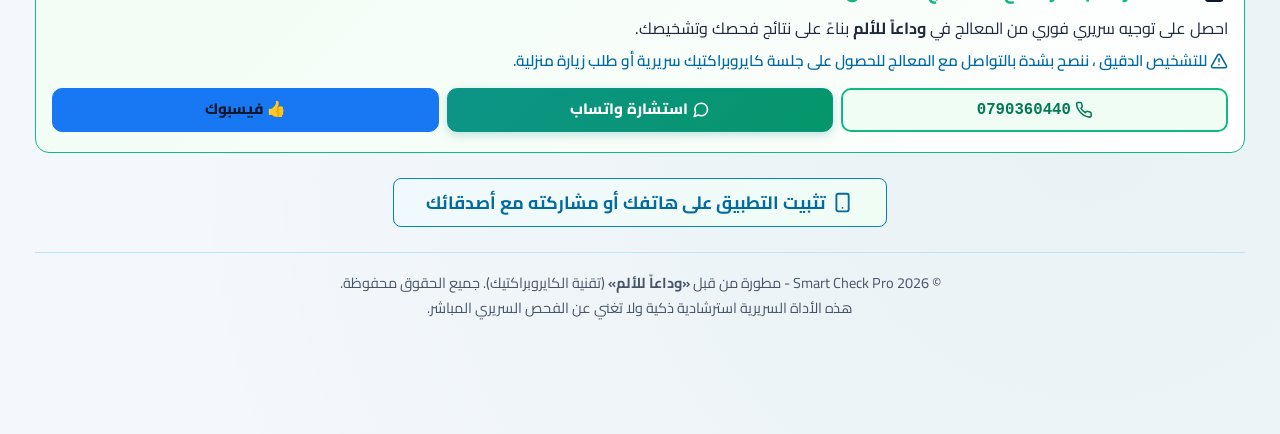
==== commit b8469639: "v33.73: Add Marketing Attribution Tracking (First/Last Touch UTM, Ledger column, ROAS/CAC Analytics)" ====
--- a/index.html
+++ b/index.html
@@ -4,7 +4,7 @@
     <meta charset="UTF-8">
     <script>
     (function () {
-        const CURRENT_VERSION = 'v33.72';
+        const CURRENT_VERSION = 'v33.73';
         try {
             const savedVer = localStorage.getItem('scp_app_runtime_version');
             if (savedVer && savedVer !== CURRENT_VERSION) {
@@ -73,11 +73,12 @@
     <!-- End Meta Pixel Code -->
 
     <!-- منظومة الأمان السيبراني وحماية الملكية الفكرية وقفل النطاق -->
-    <script src="js/security-shield.js?v=33.72"></script>
-    <script src="js/system-watchdog.js?v=33.72"></script>
+    <script src="js/security-shield.js?v=33.73"></script>
+    <script src="js/system-watchdog.js?v=33.73"></script>
+    <script src="js/attribution-tracker.js?v=33.73"></script>
 
     <!-- وسوم تطبيق الويب التقدمي PWA والأيقونات الرسمية -->
-    <link rel="manifest" href="manifest.json?v=33.72">
+    <link rel="manifest" href="manifest.json?v=33.73">
     <link rel="icon" type="image/png" href="assets/logo.png">
     <link rel="shortcut icon" href="assets/logo.png">
     <link rel="apple-touch-icon" href="assets/logo.png">
@@ -89,7 +90,7 @@
     <meta name="apple-mobile-web-app-capable" content="yes">
     <meta name="apple-mobile-web-app-status-bar-style" content="black-translucent">
     <meta name="apple-mobile-web-app-title" content="وداعاً للألم">
-    <link rel="stylesheet" href="css/style.css?v=33.72">
+    <link rel="stylesheet" href="css/style.css?v=33.73">
     <script>
         // التحقق من وصول أحدث إصدار وبث التحديث عالمياً لجميع الأجهزة
         (function() {
@@ -205,7 +206,7 @@
                 <div class="brand-version-badge" onclick="event.stopPropagation(); if(typeof forceAppUpdateAndClearCache==='function') forceAppUpdateAndClearCache();" title="انقر لتحديث وتنشيط التطبيق فوراً" style="display: inline-flex; align-items: center; gap: 4px; font-size: 0.72em; color: #475569; margin-top: 1px; cursor: pointer; user-select: none;">
                     <span style="display: inline-block; width: 6px; height: 6px; border-radius: 50%; background: #10b981; box-shadow: 0 0 6px #10b981;"></span>
                     <span>الإصدار:</span>
-                    <strong id="app-current-version-text" style="color: var(--primary-gold); font-family: monospace, sans-serif; font-size: 1.08em; letter-spacing: 0.5px; font-weight: 800;">v33.72</strong>
+                    <strong id="app-current-version-text" style="color: var(--primary-gold); font-family: monospace, sans-serif; font-size: 1.08em; letter-spacing: 0.5px; font-weight: 800;">v33.73</strong>
                 </div>
             </div>
         </div>
@@ -1610,7 +1611,7 @@
     <!-- 🌟 النوافذ المنبثقة الاحترافية لباقات الاشتراك وتأكيد الدفع (Two-Step Subscription Modals) -->
     <!-- ========================================================================= -->
 
-    <!-- نافذة 1: اختيار الباقة العلاجية الفاخرة والمكبرة (Subscription Tiers Modal v33.72) -->
+    <!-- نافذة 1: اختيار الباقة العلاجية الفاخرة والمكبرة (Subscription Tiers Modal v33.73) -->
     <div id="subscription-tiers-modal" class="app-modal" style="display: none; position: fixed; inset: 0; background: rgba(15, 23, 42, 0.65); backdrop-filter: blur(12px); z-index: 999999; align-items: center; justify-content: center; padding: 18px; overflow-y: auto;">
         <div class="modal-inner" style="background: #ffffff; border: 3px solid #0284c7; border-radius: 28px; max-width: 1240px; width: 96%; padding: 34px 30px; box-shadow: 0 24px 60px rgba(2, 132, 199, 0.22); box-sizing: border-box; text-align: right; position: relative; overflow: hidden;">
             
@@ -2087,10 +2088,10 @@
             const userPhone = (document.getElementById('support-user-phone')?.value || '').trim() || 'غير محدد';
             const userNote = (document.getElementById('support-user-note')?.value || '').trim();
             let currentStep = 'غير محدد';
-            let appVer = 'v33.72';
+            let appVer = 'v33.73';
             try {
                 currentStep = localStorage.getItem('smart_current_step') || '1';
-                appVer = document.getElementById('app-current-version-text')?.textContent?.trim() || localStorage.getItem('scp_app_runtime_version') || 'v33.72';
+                appVer = document.getElementById('app-current-version-text')?.textContent?.trim() || localStorage.getItem('scp_app_runtime_version') || 'v33.73';
             } catch (e) {}
 
             const msg =
@@ -2337,23 +2338,23 @@
     </script>
 
     <!-- تحميل البرمجيات المعيارية بالترتيب الصحيح مع معيار Versioning لتجاوز الكاش -->
-    <script src="js/mqtt.min.js?v=33.72"></script>
-    <script src="js/cloud-sync.js?v=33.72"></script>
-    <script src="js/geo-tracker.js?v=33.72"></script>
-    <script src="js/database.js?v=33.72"></script>
-    <script src="js/exercise-image-studio.js?v=33.72"></script>
-    <script src="js/exercises-db.js?v=33.72"></script>
-    <script src="js/diagnostic-engine.js?v=33.72"></script>
-    <script src="js/audio-pacer.js?v=33.72"></script>
-    <script src="js/patient-flow.js?v=33.72"></script>
-    <script src="js/admin-engine.js?v=33.72"></script>
-    <script src="js/ai-config.js?v=33.72"></script>
-    <script src="js/ai-engine.js?v=33.72"></script>
-    <script src="js/app.js?v=33.72"></script>
-    <script src="js/text-editor.js?v=33.72"></script>
-    <script src="js/smart-guidance.js?v=33.72"></script>
-    <script src="js/whatsapp-dispatcher.js?v=33.72"></script>
-    <script src="js/mobile-alerts.js?v=33.72"></script>
+    <script src="js/mqtt.min.js?v=33.73"></script>
+    <script src="js/cloud-sync.js?v=33.73"></script>
+    <script src="js/geo-tracker.js?v=33.73"></script>
+    <script src="js/database.js?v=33.73"></script>
+    <script src="js/exercise-image-studio.js?v=33.73"></script>
+    <script src="js/exercises-db.js?v=33.73"></script>
+    <script src="js/diagnostic-engine.js?v=33.73"></script>
+    <script src="js/audio-pacer.js?v=33.73"></script>
+    <script src="js/patient-flow.js?v=33.73"></script>
+    <script src="js/admin-engine.js?v=33.73"></script>
+    <script src="js/ai-config.js?v=33.73"></script>
+    <script src="js/ai-engine.js?v=33.73"></script>
+    <script src="js/app.js?v=33.73"></script>
+    <script src="js/text-editor.js?v=33.73"></script>
+    <script src="js/smart-guidance.js?v=33.73"></script>
+    <script src="js/whatsapp-dispatcher.js?v=33.73"></script>
+    <script src="js/mobile-alerts.js?v=33.73"></script>
 
     <script>
         // مؤشر المراجعين المتواجدين أونلاين الآن (متزامن بدقة مع السحابة ولوحة الإدارة)
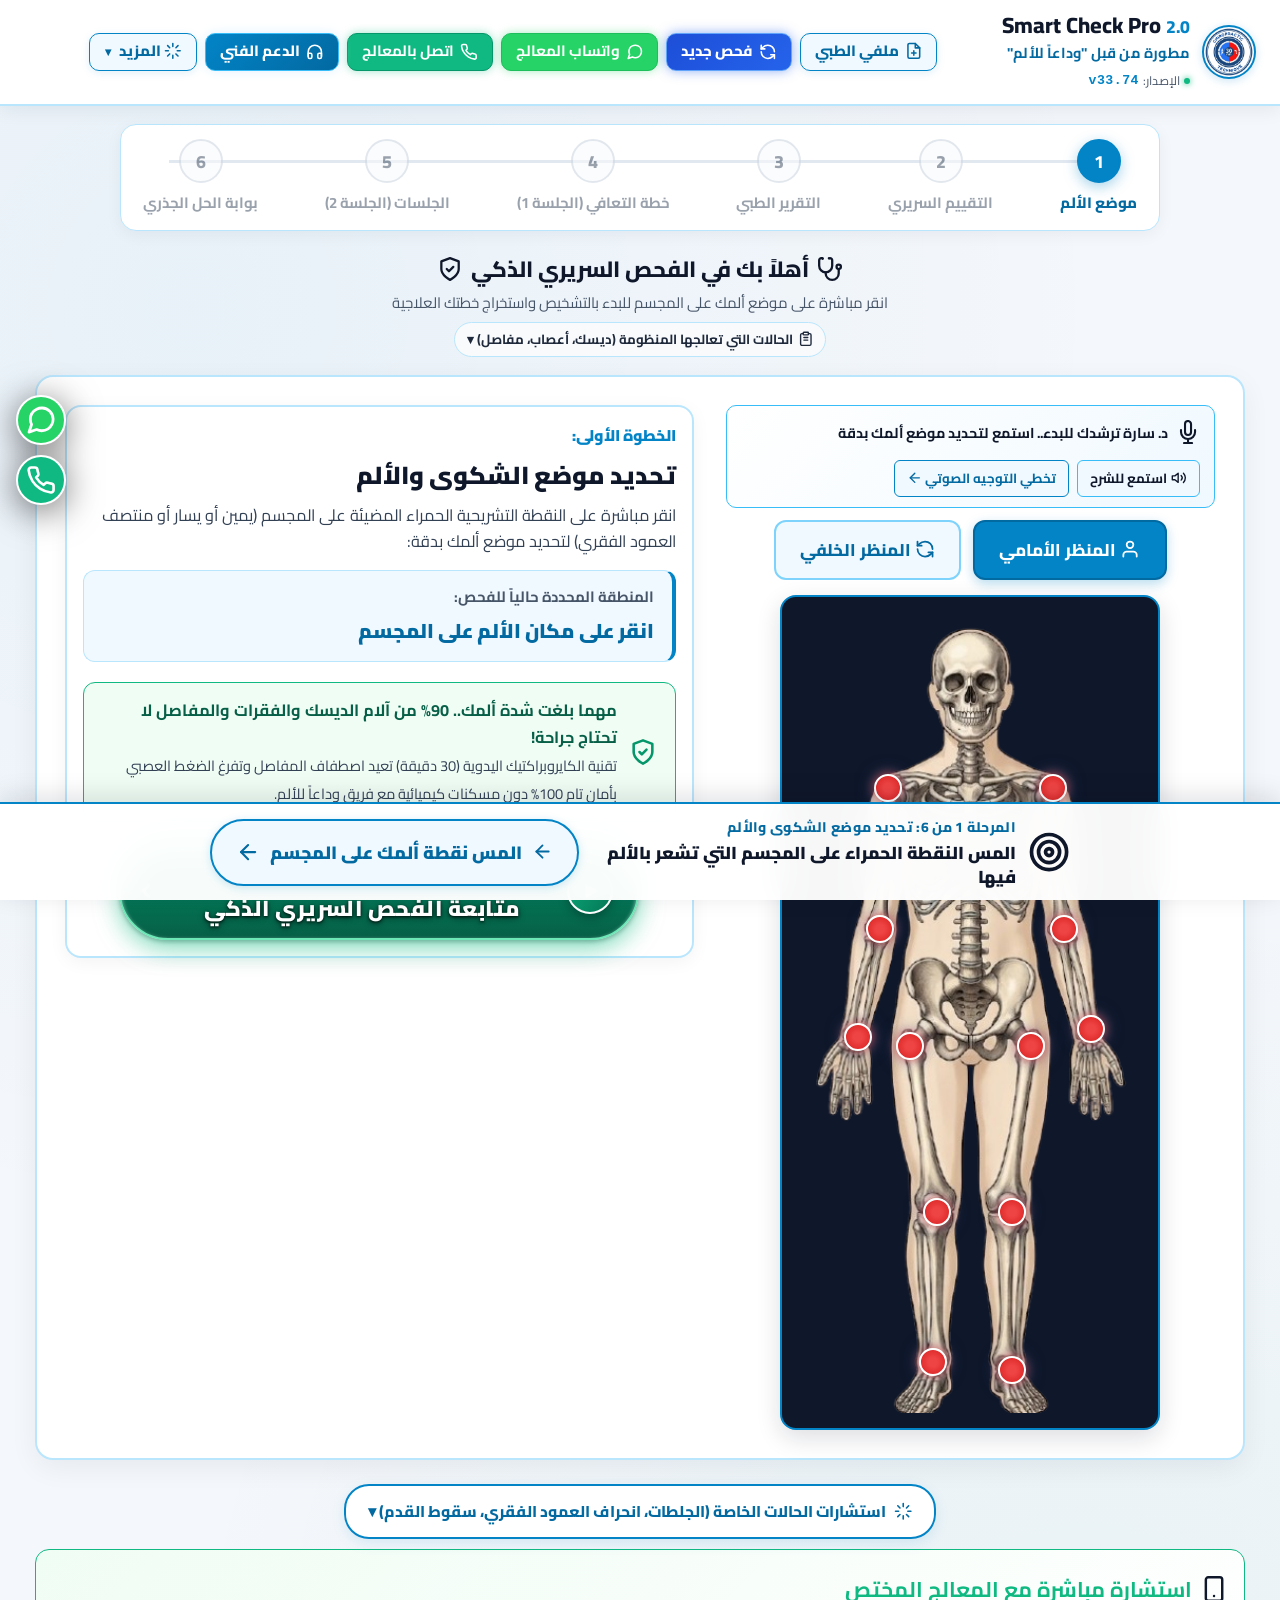
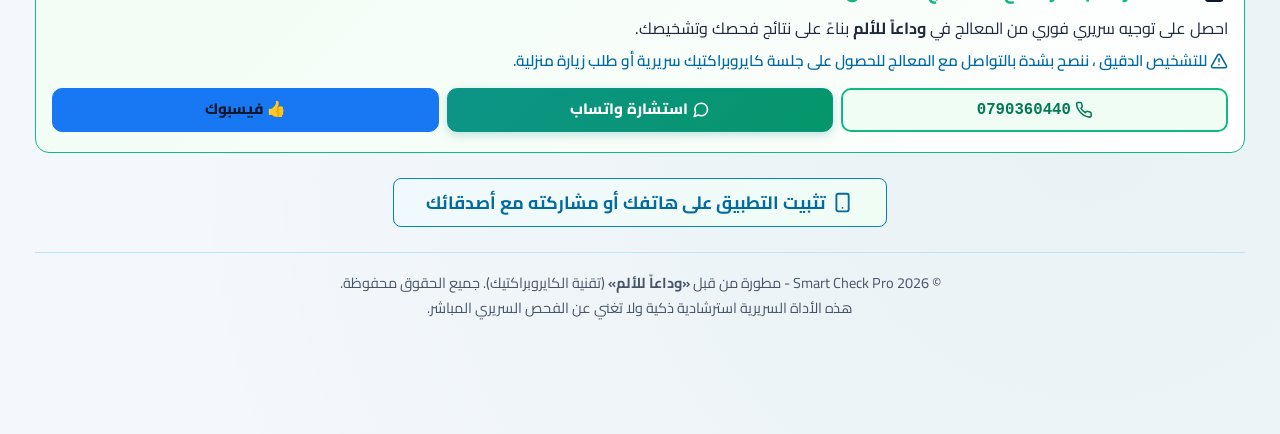
==== commit 185068bc: "v33.74: Fix Step 3 refresh regression so users stay on subscription/report step after reload" ====
--- a/index.html
+++ b/index.html
@@ -4,7 +4,7 @@
     <meta charset="UTF-8">
     <script>
     (function () {
-        const CURRENT_VERSION = 'v33.73';
+        const CURRENT_VERSION = 'v33.74';
         try {
             const savedVer = localStorage.getItem('scp_app_runtime_version');
             if (savedVer && savedVer !== CURRENT_VERSION) {
@@ -73,12 +73,12 @@
     <!-- End Meta Pixel Code -->
 
     <!-- منظومة الأمان السيبراني وحماية الملكية الفكرية وقفل النطاق -->
-    <script src="js/security-shield.js?v=33.73"></script>
-    <script src="js/system-watchdog.js?v=33.73"></script>
-    <script src="js/attribution-tracker.js?v=33.73"></script>
+    <script src="js/security-shield.js?v=33.74"></script>
+    <script src="js/system-watchdog.js?v=33.74"></script>
+    <script src="js/attribution-tracker.js?v=33.74"></script>
 
     <!-- وسوم تطبيق الويب التقدمي PWA والأيقونات الرسمية -->
-    <link rel="manifest" href="manifest.json?v=33.73">
+    <link rel="manifest" href="manifest.json?v=33.74">
     <link rel="icon" type="image/png" href="assets/logo.png">
     <link rel="shortcut icon" href="assets/logo.png">
     <link rel="apple-touch-icon" href="assets/logo.png">
@@ -90,7 +90,7 @@
     <meta name="apple-mobile-web-app-capable" content="yes">
     <meta name="apple-mobile-web-app-status-bar-style" content="black-translucent">
     <meta name="apple-mobile-web-app-title" content="وداعاً للألم">
-    <link rel="stylesheet" href="css/style.css?v=33.73">
+    <link rel="stylesheet" href="css/style.css?v=33.74">
     <script>
         // التحقق من وصول أحدث إصدار وبث التحديث عالمياً لجميع الأجهزة
         (function() {
@@ -206,7 +206,7 @@
                 <div class="brand-version-badge" onclick="event.stopPropagation(); if(typeof forceAppUpdateAndClearCache==='function') forceAppUpdateAndClearCache();" title="انقر لتحديث وتنشيط التطبيق فوراً" style="display: inline-flex; align-items: center; gap: 4px; font-size: 0.72em; color: #475569; margin-top: 1px; cursor: pointer; user-select: none;">
                     <span style="display: inline-block; width: 6px; height: 6px; border-radius: 50%; background: #10b981; box-shadow: 0 0 6px #10b981;"></span>
                     <span>الإصدار:</span>
-                    <strong id="app-current-version-text" style="color: var(--primary-gold); font-family: monospace, sans-serif; font-size: 1.08em; letter-spacing: 0.5px; font-weight: 800;">v33.73</strong>
+                    <strong id="app-current-version-text" style="color: var(--primary-gold); font-family: monospace, sans-serif; font-size: 1.08em; letter-spacing: 0.5px; font-weight: 800;">v33.74</strong>
                 </div>
             </div>
         </div>
@@ -1611,7 +1611,7 @@
     <!-- 🌟 النوافذ المنبثقة الاحترافية لباقات الاشتراك وتأكيد الدفع (Two-Step Subscription Modals) -->
     <!-- ========================================================================= -->
 
-    <!-- نافذة 1: اختيار الباقة العلاجية الفاخرة والمكبرة (Subscription Tiers Modal v33.73) -->
+    <!-- نافذة 1: اختيار الباقة العلاجية الفاخرة والمكبرة (Subscription Tiers Modal v33.74) -->
     <div id="subscription-tiers-modal" class="app-modal" style="display: none; position: fixed; inset: 0; background: rgba(15, 23, 42, 0.65); backdrop-filter: blur(12px); z-index: 999999; align-items: center; justify-content: center; padding: 18px; overflow-y: auto;">
         <div class="modal-inner" style="background: #ffffff; border: 3px solid #0284c7; border-radius: 28px; max-width: 1240px; width: 96%; padding: 34px 30px; box-shadow: 0 24px 60px rgba(2, 132, 199, 0.22); box-sizing: border-box; text-align: right; position: relative; overflow: hidden;">
             
@@ -2088,10 +2088,10 @@
             const userPhone = (document.getElementById('support-user-phone')?.value || '').trim() || 'غير محدد';
             const userNote = (document.getElementById('support-user-note')?.value || '').trim();
             let currentStep = 'غير محدد';
-            let appVer = 'v33.73';
+            let appVer = 'v33.74';
             try {
                 currentStep = localStorage.getItem('smart_current_step') || '1';
-                appVer = document.getElementById('app-current-version-text')?.textContent?.trim() || localStorage.getItem('scp_app_runtime_version') || 'v33.73';
+                appVer = document.getElementById('app-current-version-text')?.textContent?.trim() || localStorage.getItem('scp_app_runtime_version') || 'v33.74';
             } catch (e) {}
 
             const msg =
@@ -2338,23 +2338,23 @@
     </script>
 
     <!-- تحميل البرمجيات المعيارية بالترتيب الصحيح مع معيار Versioning لتجاوز الكاش -->
-    <script src="js/mqtt.min.js?v=33.73"></script>
-    <script src="js/cloud-sync.js?v=33.73"></script>
-    <script src="js/geo-tracker.js?v=33.73"></script>
-    <script src="js/database.js?v=33.73"></script>
-    <script src="js/exercise-image-studio.js?v=33.73"></script>
-    <script src="js/exercises-db.js?v=33.73"></script>
-    <script src="js/diagnostic-engine.js?v=33.73"></script>
-    <script src="js/audio-pacer.js?v=33.73"></script>
-    <script src="js/patient-flow.js?v=33.73"></script>
-    <script src="js/admin-engine.js?v=33.73"></script>
-    <script src="js/ai-config.js?v=33.73"></script>
-    <script src="js/ai-engine.js?v=33.73"></script>
-    <script src="js/app.js?v=33.73"></script>
-    <script src="js/text-editor.js?v=33.73"></script>
-    <script src="js/smart-guidance.js?v=33.73"></script>
-    <script src="js/whatsapp-dispatcher.js?v=33.73"></script>
-    <script src="js/mobile-alerts.js?v=33.73"></script>
+    <script src="js/mqtt.min.js?v=33.74"></script>
+    <script src="js/cloud-sync.js?v=33.74"></script>
+    <script src="js/geo-tracker.js?v=33.74"></script>
+    <script src="js/database.js?v=33.74"></script>
+    <script src="js/exercise-image-studio.js?v=33.74"></script>
+    <script src="js/exercises-db.js?v=33.74"></script>
+    <script src="js/diagnostic-engine.js?v=33.74"></script>
+    <script src="js/audio-pacer.js?v=33.74"></script>
+    <script src="js/patient-flow.js?v=33.74"></script>
+    <script src="js/admin-engine.js?v=33.74"></script>
+    <script src="js/ai-config.js?v=33.74"></script>
+    <script src="js/ai-engine.js?v=33.74"></script>
+    <script src="js/app.js?v=33.74"></script>
+    <script src="js/text-editor.js?v=33.74"></script>
+    <script src="js/smart-guidance.js?v=33.74"></script>
+    <script src="js/whatsapp-dispatcher.js?v=33.74"></script>
+    <script src="js/mobile-alerts.js?v=33.74"></script>
 
     <script>
         // مؤشر المراجعين المتواجدين أونلاين الآن (متزامن بدقة مع السحابة ولوحة الإدارة)
